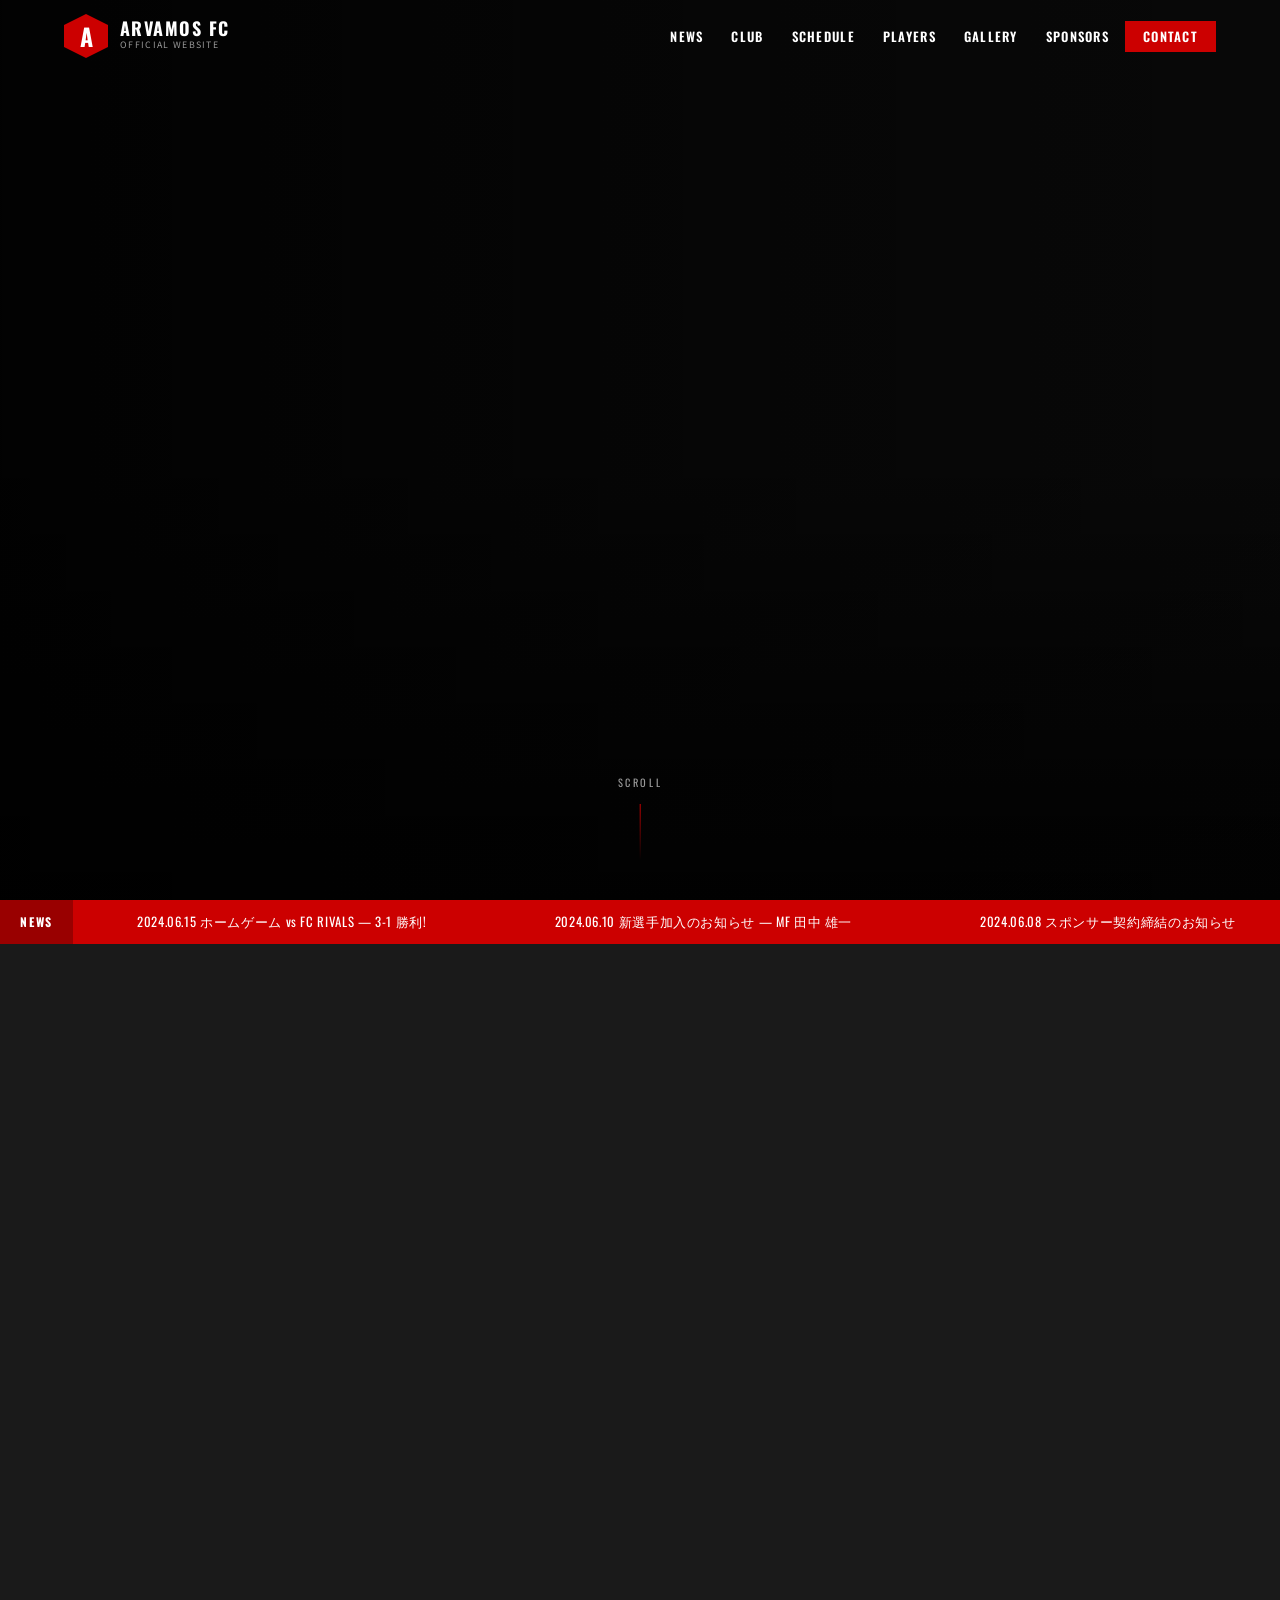
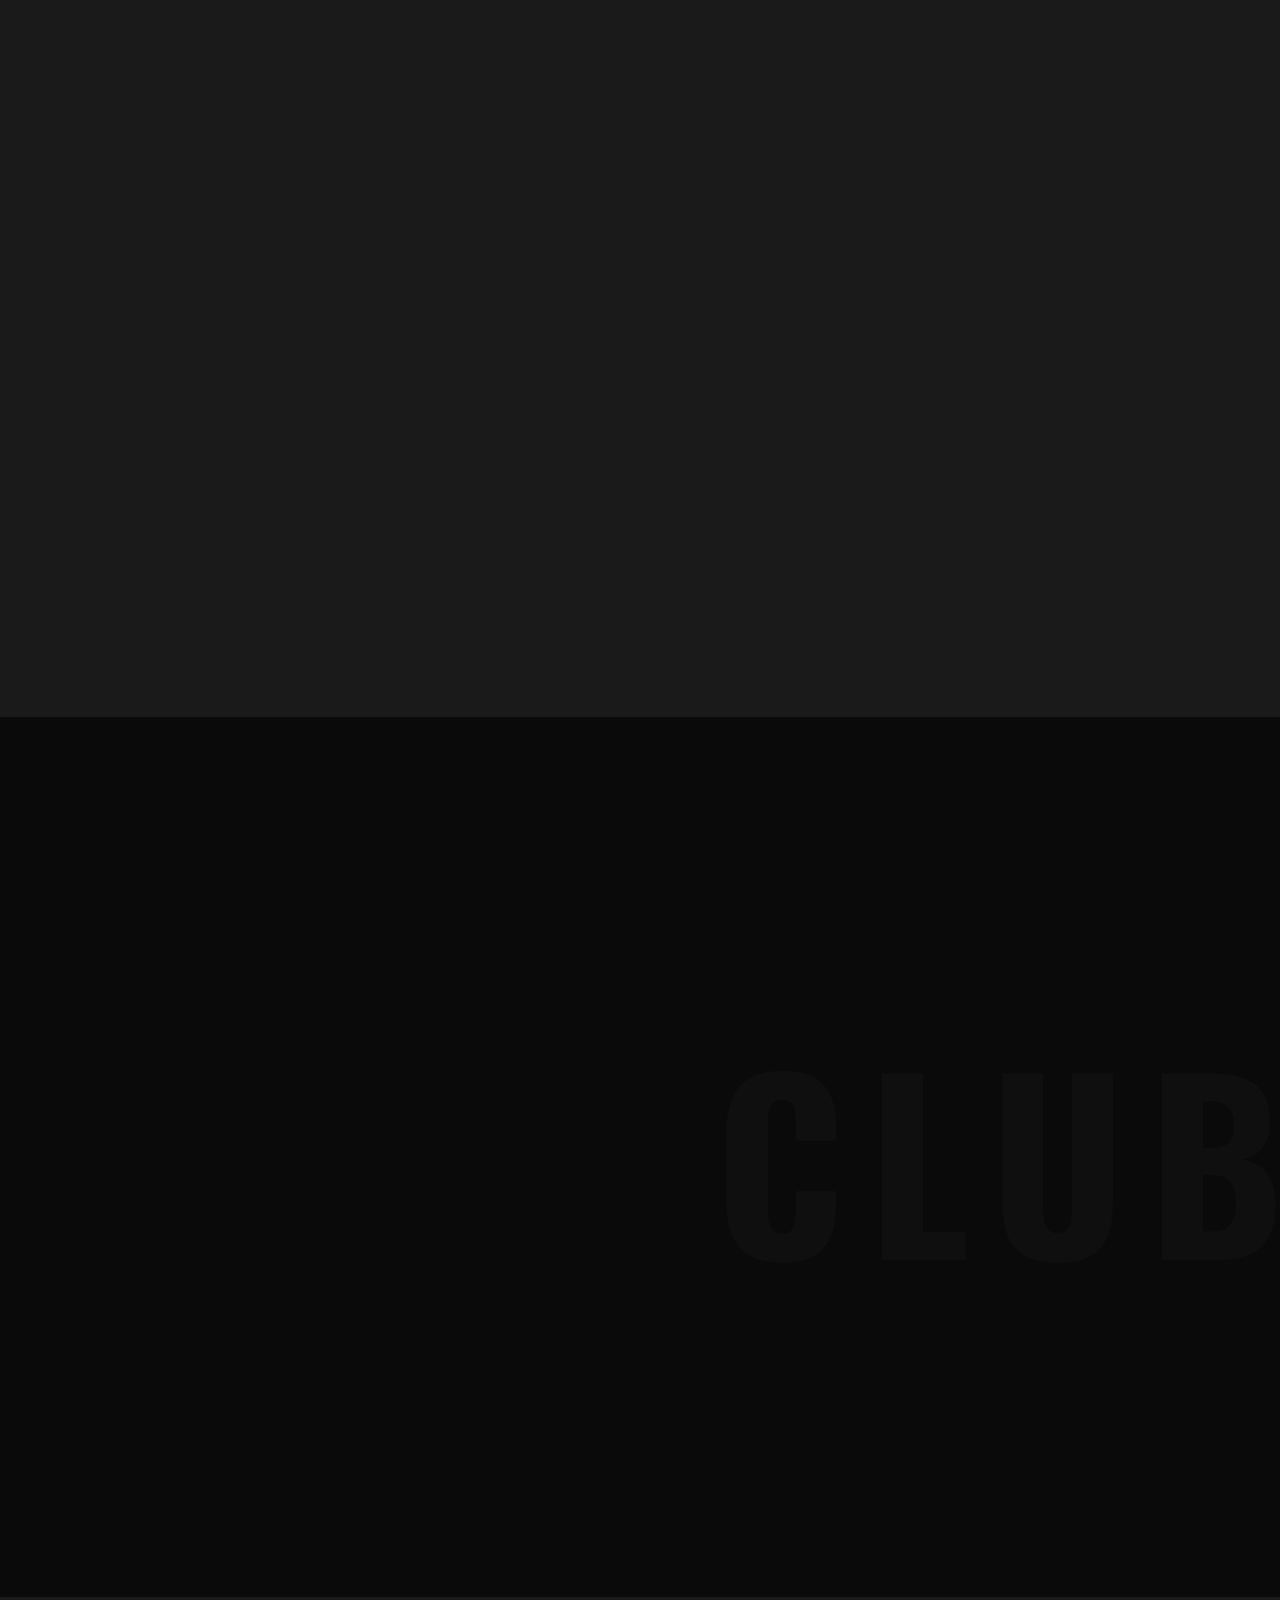
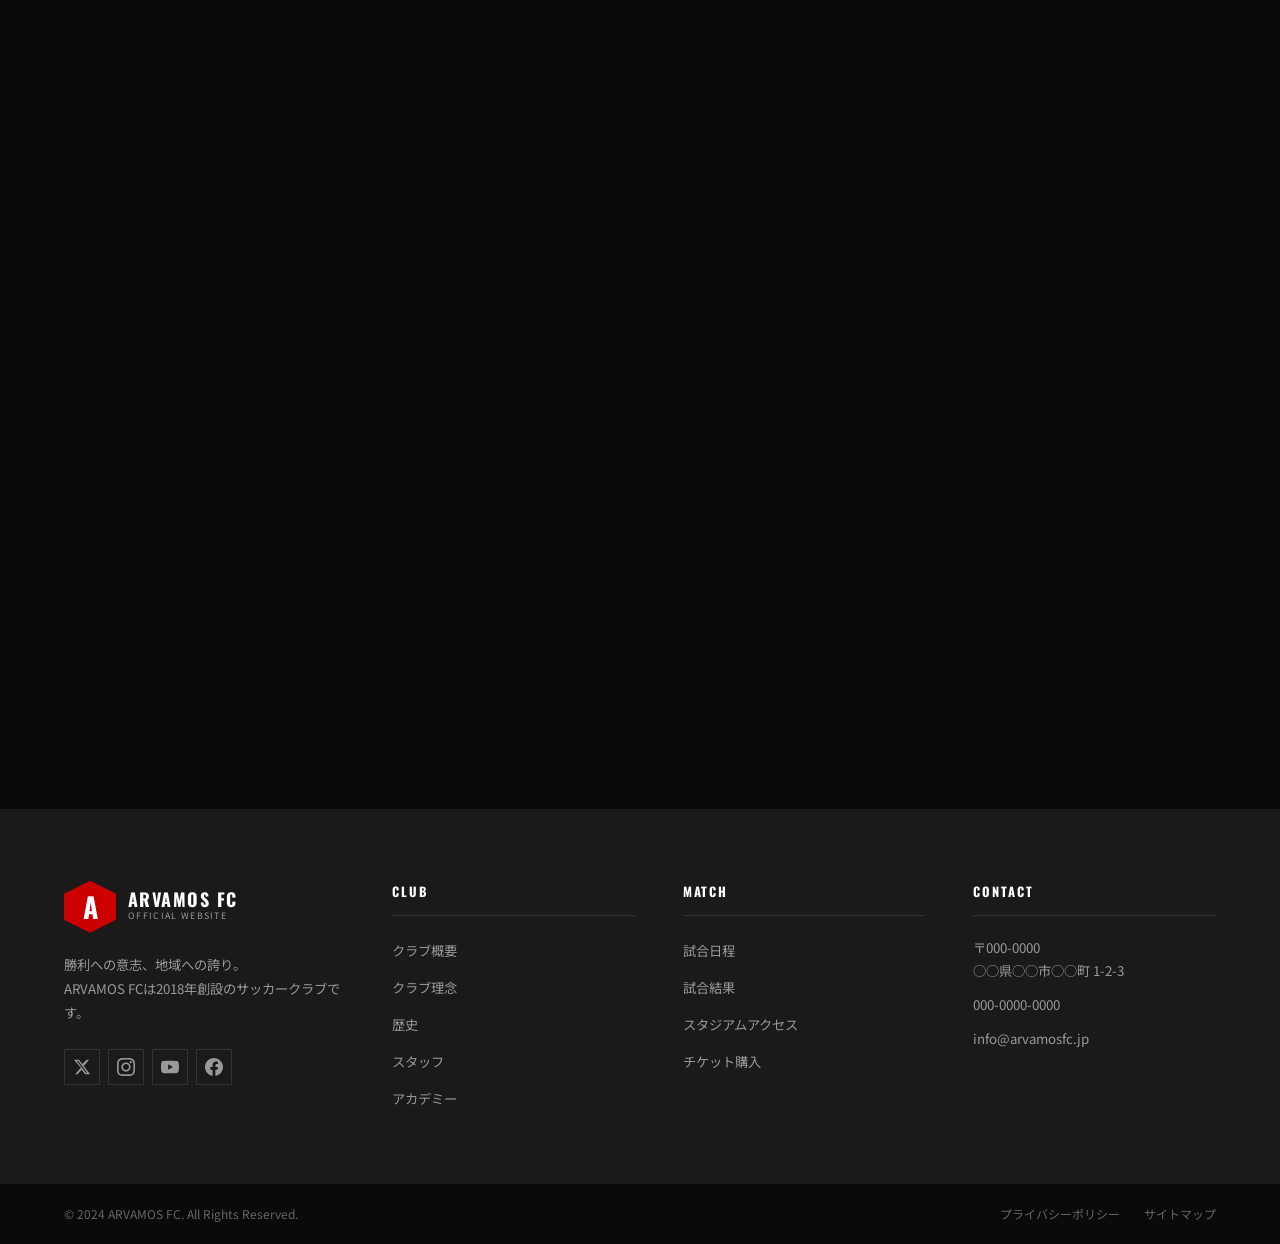
==== index.html @ bc3191af "Initial website" ====
<!DOCTYPE html>
<html lang="ja">
<head>
  <meta charset="UTF-8">
  <meta name="viewport" content="width=device-width, initial-scale=1.0">
  <meta name="description" content="ARVAMOS FC - 公式ホームページ。最新ニュース、試合日程、選手情報をご覧いただけます。">
  <title>ARVAMOS FC | 公式サイト</title>
  <link rel="preconnect" href="https://fonts.googleapis.com">
  <link rel="preconnect" href="https://fonts.gstatic.com" crossorigin>
  <link href="https://fonts.googleapis.com/css2?family=Oswald:wght@400;600;700&family=Noto+Sans+JP:wght@300;400;700&display=swap" rel="stylesheet">
  <link rel="stylesheet" href="style.css">
</head>
<body>

  <!-- ========== HEADER ========== -->
  <header class="header" id="header">
    <div class="header__inner">
      <a href="#" class="header__logo">
        <div class="logo-mark">A</div>
        <div class="logo-text">
          <span class="logo-name">ARVAMOS FC</span>
          <span class="logo-sub">OFFICIAL WEBSITE</span>
        </div>
      </a>

      <nav class="header__nav" id="nav">
        <ul class="nav__list">
          <li><a href="#news" class="nav__link">NEWS</a></li>
          <li><a href="#about" class="nav__link">CLUB</a></li>
          <li><a href="#schedule" class="nav__link">SCHEDULE</a></li>
          <li><a href="#players" class="nav__link">PLAYERS</a></li>
          <li><a href="#gallery" class="nav__link">GALLERY</a></li>
          <li><a href="#sponsors" class="nav__link">SPONSORS</a></li>
          <li><a href="#footer" class="nav__link nav__link--contact">CONTACT</a></li>
        </ul>
      </nav>

      <button class="hamburger" id="hamburger" aria-label="メニューを開く" aria-expanded="false">
        <span></span>
        <span></span>
        <span></span>
      </button>
    </div>
  </header>

  <!-- ========== HERO ========== -->
  <section class="hero" id="hero">
    <div class="hero__bg">
      <div class="hero__overlay"></div>
      <div class="hero__video-fallback"></div>
    </div>
    <div class="hero__content">
      <p class="hero__eyebrow" data-animate>2024 SEASON</p>
      <h1 class="hero__title" data-animate>
        <span class="hero__title-en">ARVAMOS FC</span>
        <span class="hero__title-ja">アルヴァモス FC</span>
      </h1>
      <p class="hero__tagline" data-animate>THE WILL TO WIN</p>
      <div class="hero__cta" data-animate>
        <a href="#news" class="btn btn--primary">LATEST NEWS</a>
        <a href="#schedule" class="btn btn--outline">MATCH SCHEDULE</a>
      </div>
    </div>
    <div class="hero__scroll-indicator">
      <span>SCROLL</span>
      <div class="hero__scroll-line"></div>
    </div>
  </section>

  <!-- ========== TICKER ========== -->
  <div class="ticker">
    <div class="ticker__label">NEWS</div>
    <div class="ticker__track">
      <div class="ticker__inner">
        <span>2024.06.15 ホームゲーム vs FC RIVALS — 3-1 勝利!</span>
        <span>2024.06.10 新選手加入のお知らせ — MF 田中 雄一</span>
        <span>2024.06.08 スポンサー契約締結のお知らせ</span>
        <span>2024.06.01 サマーキャンプ参加者募集中</span>
        <span>2024.05.28 アウェーゲーム vs NORTH UNITED — 2-2 引き分け</span>
        <span>2024.06.15 ホームゲーム vs FC RIVALS — 3-1 勝利!</span>
        <span>2024.06.10 新選手加入のお知らせ — MF 田中 雄一</span>
        <span>2024.06.08 スポンサー契約締結のお知らせ</span>
        <span>2024.06.01 サマーキャンプ参加者募集中</span>
        <span>2024.05.28 アウェーゲーム vs NORTH UNITED — 2-2 引き分け</span>
      </div>
    </div>
  </div>

  <!-- ========== NEWS ========== -->
  <section class="section news" id="news">
    <div class="container">
      <div class="section__header" data-animate>
        <span class="section__label">LATEST</span>
        <h2 class="section__title">NEWS</h2>
        <div class="section__line"></div>
      </div>

      <div class="news__grid">
        <article class="news-card news-card--featured" data-animate>
          <div class="news-card__img">
            <img src="https://images.unsplash.com/photo-1517466787929-bc90951d0974?w=800&q=80" alt="試合レポート" loading="lazy">
            <span class="news-card__cat">MATCH REPORT</span>
          </div>
          <div class="news-card__body">
            <time class="news-card__date">2024.06.15</time>
            <h3 class="news-card__title">ホームゲーム第8節 vs FC RIVALS 3-1で勝利！チームは首位に浮上</h3>
            <p class="news-card__excerpt">圧倒的なホームサポーターの声援を受け、前半2点・後半1点を加えて快勝。今季のパフォーマンスとして最高の内容を示しました。</p>
            <a href="#" class="news-card__more">READ MORE →</a>
          </div>
        </article>

        <article class="news-card" data-animate>
          <div class="news-card__img">
            <img src="https://images.unsplash.com/photo-1574629810360-7efbbe195018?w=600&q=80" alt="選手加入" loading="lazy">
            <span class="news-card__cat">TRANSFER</span>
          </div>
          <div class="news-card__body">
            <time class="news-card__date">2024.06.10</time>
            <h3 class="news-card__title">MF 田中 雄一 選手 加入のお知らせ</h3>
            <p class="news-card__excerpt">攻撃的MFとして国内トップリーグで活躍した田中 雄一選手の加入が決定しました。</p>
            <a href="#" class="news-card__more">READ MORE →</a>
          </div>
        </article>

        <article class="news-card" data-animate>
          <div class="news-card__img">
            <img src="https://images.unsplash.com/photo-1553778263-73a83bab9b0c?w=600&q=80" alt="練習" loading="lazy">
            <span class="news-card__cat">TRAINING</span>
          </div>
          <div class="news-card__body">
            <time class="news-card__date">2024.06.08</time>
            <h3 class="news-card__title">サマーキャンプ2024 参加者募集開始</h3>
            <p class="news-card__excerpt">プロ選手と共に汗を流すサマーキャンプを今夏も開催。小学生〜高校生対象。</p>
            <a href="#" class="news-card__more">READ MORE →</a>
          </div>
        </article>

        <article class="news-card" data-animate>
          <div class="news-card__img">
            <img src="https://images.unsplash.com/photo-1508098682722-e99c43a406b2?w=600&q=80" alt="スポンサー" loading="lazy">
            <span class="news-card__cat">SPONSOR</span>
          </div>
          <div class="news-card__body">
            <time class="news-card__date">2024.06.01</time>
            <h3 class="news-card__title">新規スポンサー契約締結のお知らせ</h3>
            <p class="news-card__excerpt">地域を代表する企業様との新たなパートナーシップを締結しました。</p>
            <a href="#" class="news-card__more">READ MORE →</a>
          </div>
        </article>
      </div>

      <div class="section__more" data-animate>
        <a href="#" class="btn btn--outline">VIEW ALL NEWS</a>
      </div>
    </div>
  </section>

  <!-- ========== ABOUT ========== -->
  <section class="section about" id="about">
    <div class="about__bg-text" aria-hidden="true">CLUB</div>
    <div class="container">
      <div class="about__grid">
        <div class="about__visual" data-animate>
          <div class="about__img-wrap">
            <img src="https://images.unsplash.com/photo-1459865264687-595d652de67e?w=800&q=80" alt="クラブ紹介" loading="lazy">
          </div>
          <div class="about__stats">
            <div class="stat">
              <span class="stat__num">2018</span>
              <span class="stat__label">FOUNDED</span>
            </div>
            <div class="stat">
              <span class="stat__num">25</span>
              <span class="stat__label">PLAYERS</span>
            </div>
            <div class="stat">
              <span class="stat__num">3</span>
              <span class="stat__label">TITLES</span>
            </div>
          </div>
        </div>

        <div class="about__content" data-animate>
          <div class="section__header section__header--left">
            <span class="section__label">THE CLUB</span>
            <h2 class="section__title">ABOUT US</h2>
            <div class="section__line"></div>
          </div>
          <h3 class="about__subtitle">勝利への意志、地域への誇り。</h3>
          <p class="about__text">ARVAMOS FCは2018年に創設された、情熱とチームワークを信条とするサッカークラブです。地域に根ざしながら、常にトップを目指す選手たちが揃っています。</p>
          <p class="about__text">私たちのミッションは、ピッチの上での勝利だけでなく、地域社会への貢献と次世代の育成にあります。すべての試合に全力を尽くし、サポーターの皆様に感動をお届けします。</p>

          <div class="about__values">
            <div class="value-item">
              <div class="value-item__icon">01</div>
              <div>
                <h4>PASSION</h4>
                <p>勝利への飽くなき情熱</p>
              </div>
            </div>
            <div class="value-item">
              <div class="value-item__icon">02</div>
              <div>
                <h4>UNITY</h4>
                <p>チームとしての絆と結束</p>
              </div>
            </div>
            <div class="value-item">
              <div class="value-item__icon">03</div>
              <div>
                <h4>RESPECT</h4>
                <p>地域・対戦相手・フェアプレー</p>
              </div>
            </div>
          </div>

          <a href="#" class="btn btn--primary">CLUB HISTORY</a>
        </div>
      </div>
    </div>
  </section>

  <!-- ========== SCHEDULE ========== -->
  <section class="section schedule" id="schedule">
    <div class="container">
      <div class="section__header" data-animate>
        <span class="section__label">UPCOMING</span>
        <h2 class="section__title">SCHEDULE</h2>
        <div class="section__line"></div>
      </div>

      <div class="schedule__tabs" data-animate>
        <button class="tab-btn tab-btn--active" data-tab="all">ALL</button>
        <button class="tab-btn" data-tab="home">HOME</button>
        <button class="tab-btn" data-tab="away">AWAY</button>
      </div>

      <div class="schedule__list" data-animate>
        <div class="match-row" data-type="home">
          <div class="match-row__date">
            <span class="match-row__day">22</span>
            <span class="match-row__month">JUN</span>
          </div>
          <div class="match-row__info">
            <span class="match-row__badge match-row__badge--home">HOME</span>
            <span class="match-row__league">リーグ第9節</span>
          </div>
          <div class="match-row__teams">
            <span class="match-row__team match-row__team--home">ARVAMOS FC</span>
            <span class="match-row__vs">VS</span>
            <span class="match-row__team">EAST UNITED</span>
          </div>
          <div class="match-row__venue">
            <span>田園スタジアム</span>
            <span>14:00 KO</span>
          </div>
          <a href="#" class="btn btn--sm btn--primary">TICKET</a>
        </div>

        <div class="match-row" data-type="away">
          <div class="match-row__date">
            <span class="match-row__day">29</span>
            <span class="match-row__month">JUN</span>
          </div>
          <div class="match-row__info">
            <span class="match-row__badge match-row__badge--away">AWAY</span>
            <span class="match-row__league">リーグ第10節</span>
          </div>
          <div class="match-row__teams">
            <span class="match-row__team match-row__team--home">FC SOUTH</span>
            <span class="match-row__vs">VS</span>
            <span class="match-row__team match-row__team--away">ARVAMOS FC</span>
          </div>
          <div class="match-row__venue">
            <span>南市民競技場</span>
            <span>13:00 KO</span>
          </div>
          <a href="#" class="btn btn--sm btn--outline">DETAIL</a>
        </div>

        <div class="match-row" data-type="home">
          <div class="match-row__date">
            <span class="match-row__day">06</span>
            <span class="match-row__month">JUL</span>
          </div>
          <div class="match-row__info">
            <span class="match-row__badge match-row__badge--home">HOME</span>
            <span class="match-row__league">カップ戦 準決勝</span>
          </div>
          <div class="match-row__teams">
            <span class="match-row__team match-row__team--home">ARVAMOS FC</span>
            <span class="match-row__vs">VS</span>
            <span class="match-row__team">WEST CITY FC</span>
          </div>
          <div class="match-row__venue">
            <span>田園スタジアム</span>
            <span>18:00 KO</span>
          </div>
          <a href="#" class="btn btn--sm btn--primary">TICKET</a>
        </div>

        <div class="match-row" data-type="away">
          <div class="match-row__date">
            <span class="match-row__day">13</span>
            <span class="match-row__month">JUL</span>
          </div>
          <div class="match-row__info">
            <span class="match-row__badge match-row__badge--away">AWAY</span>
            <span class="match-row__league">リーグ第11節</span>
          </div>
          <div class="match-row__teams">
            <span class="match-row__team match-row__team--home">NORTH FC</span>
            <span class="match-row__vs">VS</span>
            <span class="match-row__team match-row__team--away">ARVAMOS FC</span>
          </div>
          <div class="match-row__venue">
            <span>北市総合運動場</span>
            <span>15:00 KO</span>
          </div>
          <a href="#" class="btn btn--sm btn--outline">DETAIL</a>
        </div>

        <div class="match-row" data-type="home">
          <div class="match-row__date">
            <span class="match-row__day">20</span>
            <span class="match-row__month">JUL</span>
          </div>
          <div class="match-row__info">
            <span class="match-row__badge match-row__badge--home">HOME</span>
            <span class="match-row__league">リーグ第12節</span>
          </div>
          <div class="match-row__teams">
            <span class="match-row__team match-row__team--home">ARVAMOS FC</span>
            <span class="match-row__vs">VS</span>
            <span class="match-row__team">CENTRAL SC</span>
          </div>
          <div class="match-row__venue">
            <span>田園スタジアム</span>
            <span>16:00 KO</span>
          </div>
          <a href="#" class="btn btn--sm btn--primary">TICKET</a>
        </div>
      </div>

      <div class="section__more" data-animate>
        <a href="#" class="btn btn--outline">FULL SCHEDULE</a>
      </div>
    </div>
  </section>

  <!-- ========== PLAYERS ========== -->
  <section class="section players" id="players">
    <div class="container">
      <div class="section__header" data-animate>
        <span class="section__label">ROSTER</span>
        <h2 class="section__title">PLAYERS</h2>
        <div class="section__line"></div>
      </div>

      <div class="players__grid">
        <div class="player-card" data-animate>
          <div class="player-card__img">
            <img src="https://images.unsplash.com/photo-1543326727-cf6c39e8f84c?w=400&q=80" alt="選手" loading="lazy">
            <div class="player-card__overlay">
              <span class="player-card__pos">GK</span>
              <span class="player-card__num">1</span>
            </div>
          </div>
          <div class="player-card__info">
            <h3 class="player-card__name">山田 大輝</h3>
            <p class="player-card__name-en">DAIKI YAMADA</p>
            <span class="player-card__pos-label">GOALKEEPER</span>
          </div>
        </div>

        <div class="player-card" data-animate>
          <div class="player-card__img">
            <img src="https://images.unsplash.com/photo-1534367610401-9f5ed68180aa?w=400&q=80" alt="選手" loading="lazy">
            <div class="player-card__overlay">
              <span class="player-card__pos">DF</span>
              <span class="player-card__num">5</span>
            </div>
          </div>
          <div class="player-card__info">
            <h3 class="player-card__name">鈴木 健太</h3>
            <p class="player-card__name-en">KENTA SUZUKI</p>
            <span class="player-card__pos-label">DEFENDER</span>
          </div>
        </div>

        <div class="player-card" data-animate>
          <div class="player-card__img">
            <img src="https://images.unsplash.com/photo-1579952363873-27f3bade9f55?w=400&q=80" alt="選手" loading="lazy">
            <div class="player-card__overlay">
              <span class="player-card__pos">MF</span>
              <span class="player-card__num">8</span>
            </div>
          </div>
          <div class="player-card__info">
            <h3 class="player-card__name">田中 雄一</h3>
            <p class="player-card__name-en">YUICHI TANAKA</p>
            <span class="player-card__pos-label">MIDFIELDER</span>
          </div>
        </div>

        <div class="player-card" data-animate>
          <div class="player-card__img">
            <img src="https://images.unsplash.com/photo-1506794778202-cad84cf45f1d?w=400&q=80" alt="選手" loading="lazy">
            <div class="player-card__overlay">
              <span class="player-card__pos">FW</span>
              <span class="player-card__num">9</span>
            </div>
          </div>
          <div class="player-card__info">
            <h3 class="player-card__name">佐藤 翔</h3>
            <p class="player-card__name-en">SHO SATO</p>
            <span class="player-card__pos-label">FORWARD</span>
          </div>
        </div>

        <div class="player-card" data-animate>
          <div class="player-card__img">
            <img src="https://images.unsplash.com/photo-1519085360753-af0119f7cbe7?w=400&q=80" alt="選手" loading="lazy">
            <div class="player-card__overlay">
              <span class="player-card__pos">MF</span>
              <span class="player-card__num">10</span>
            </div>
          </div>
          <div class="player-card__info">
            <h3 class="player-card__name">中村 颯太</h3>
            <p class="player-card__name-en">SOTA NAKAMURA</p>
            <span class="player-card__pos-label">MIDFIELDER</span>
          </div>
        </div>

        <div class="player-card" data-animate>
          <div class="player-card__img">
            <img src="https://images.unsplash.com/photo-1500648767791-00dcc994a43e?w=400&q=80" alt="選手" loading="lazy">
            <div class="player-card__overlay">
              <span class="player-card__pos">FW</span>
              <span class="player-card__num">11</span>
            </div>
          </div>
          <div class="player-card__info">
            <h3 class="player-card__name">伊藤 快斗</h3>
            <p class="player-card__name-en">KAITO ITO</p>
            <span class="player-card__pos-label">FORWARD</span>
          </div>
        </div>
      </div>

      <div class="section__more" data-animate>
        <a href="#" class="btn btn--outline">ALL PLAYERS</a>
      </div>
    </div>
  </section>

  <!-- ========== BANNER ========== -->
  <div class="banner" data-animate>
    <div class="container">
      <div class="banner__inner">
        <div class="banner__text">
          <h2>JOIN US</h2>
          <p>一緒に戦うサポーターを募集しています。クラブメンバー登録で試合情報をいち早くお届け。</p>
        </div>
        <a href="#" class="btn btn--white">BECOME A MEMBER</a>
      </div>
    </div>
  </div>

  <!-- ========== GALLERY ========== -->
  <section class="section gallery" id="gallery">
    <div class="container">
      <div class="section__header" data-animate>
        <span class="section__label">PHOTOS</span>
        <h2 class="section__title">GALLERY</h2>
        <div class="section__line"></div>
      </div>
    </div>

    <div class="gallery__grid" data-animate>
      <div class="gallery__item gallery__item--wide">
        <img src="https://images.unsplash.com/photo-1522778526097-ce0a22ceb253?w=1000&q=80" alt="ギャラリー" loading="lazy">
        <div class="gallery__overlay"><span>MATCH DAY</span></div>
      </div>
      <div class="gallery__item">
        <img src="https://images.unsplash.com/photo-1518604666860-9ed391f76460?w=600&q=80" alt="ギャラリー" loading="lazy">
        <div class="gallery__overlay"><span>TRAINING</span></div>
      </div>
      <div class="gallery__item">
        <img src="https://images.unsplash.com/photo-1546964124-0cce460e2c45?w=600&q=80" alt="ギャラリー" loading="lazy">
        <div class="gallery__overlay"><span>CELEBRATION</span></div>
      </div>
      <div class="gallery__item">
        <img src="https://images.unsplash.com/photo-1484482340112-e1e2682b4856?w=600&q=80" alt="ギャラリー" loading="lazy">
        <div class="gallery__overlay"><span>FANS</span></div>
      </div>
      <div class="gallery__item">
        <img src="https://images.unsplash.com/photo-1527628217451-b813a8575c7e?w=600&q=80" alt="ギャラリー" loading="lazy">
        <div class="gallery__overlay"><span>MATCH</span></div>
      </div>
      <div class="gallery__item gallery__item--tall">
        <img src="https://images.unsplash.com/photo-1575361204480-aadea25e6e68?w=600&q=80" alt="ギャラリー" loading="lazy">
        <div class="gallery__overlay"><span>STADIUM</span></div>
      </div>
    </div>

    <div class="container">
      <div class="section__more" data-animate>
        <a href="#" class="btn btn--outline">VIEW ALL PHOTOS</a>
      </div>
    </div>
  </section>

  <!-- ========== SPONSORS ========== -->
  <section class="section sponsors" id="sponsors">
    <div class="container">
      <div class="section__header" data-animate>
        <span class="section__label">PARTNERS</span>
        <h2 class="section__title">SPONSORS</h2>
        <div class="section__line"></div>
      </div>

      <div class="sponsors__tier" data-animate>
        <h3 class="sponsors__tier-label">GOLD PARTNER</h3>
        <div class="sponsors__logos sponsors__logos--gold">
          <div class="sponsor-logo">
            <div class="sponsor-logo__placeholder">SPONSOR A</div>
          </div>
          <div class="sponsor-logo">
            <div class="sponsor-logo__placeholder">SPONSOR B</div>
          </div>
        </div>
      </div>

      <div class="sponsors__tier" data-animate>
        <h3 class="sponsors__tier-label">SILVER PARTNER</h3>
        <div class="sponsors__logos sponsors__logos--silver">
          <div class="sponsor-logo">
            <div class="sponsor-logo__placeholder">SPONSOR C</div>
          </div>
          <div class="sponsor-logo">
            <div class="sponsor-logo__placeholder">SPONSOR D</div>
          </div>
          <div class="sponsor-logo">
            <div class="sponsor-logo__placeholder">SPONSOR E</div>
          </div>
        </div>
      </div>

      <div class="sponsors__tier" data-animate>
        <h3 class="sponsors__tier-label">OFFICIAL PARTNER</h3>
        <div class="sponsors__logos sponsors__logos--official">
          <div class="sponsor-logo">
            <div class="sponsor-logo__placeholder">SPONSOR F</div>
          </div>
          <div class="sponsor-logo">
            <div class="sponsor-logo__placeholder">SPONSOR G</div>
          </div>
          <div class="sponsor-logo">
            <div class="sponsor-logo__placeholder">SPONSOR H</div>
          </div>
          <div class="sponsor-logo">
            <div class="sponsor-logo__placeholder">SPONSOR I</div>
          </div>
        </div>
      </div>

      <div class="sponsors__cta" data-animate>
        <p>スポンサー・パートナーシップに関するお問い合わせは下記よりご連絡ください。</p>
        <a href="#footer" class="btn btn--primary">SPONSOR INQUIRY</a>
      </div>
    </div>
  </section>

  <!-- ========== FOOTER ========== -->
  <footer class="footer" id="footer">
    <div class="footer__top">
      <div class="container">
        <div class="footer__grid">
          <div class="footer__brand">
            <a href="#" class="footer__logo">
              <div class="logo-mark logo-mark--lg">A</div>
              <div class="logo-text">
                <span class="logo-name">ARVAMOS FC</span>
                <span class="logo-sub">OFFICIAL WEBSITE</span>
              </div>
            </a>
            <p class="footer__desc">勝利への意志、地域への誇り。<br>ARVAMOS FCは2018年創設のサッカークラブです。</p>
            <div class="footer__sns">
              <a href="#" class="sns-btn" aria-label="X(Twitter)">
                <svg viewBox="0 0 24 24" fill="currentColor" width="18" height="18"><path d="M18.244 2.25h3.308l-7.227 8.26 8.502 11.24H16.17l-4.714-6.231-5.401 6.231H2.742l7.735-8.849L1.254 2.25H8.08l4.259 5.632 5.905-5.632zm-1.161 17.52h1.833L7.084 4.126H5.117z"/></svg>
              </a>
              <a href="#" class="sns-btn" aria-label="Instagram">
                <svg viewBox="0 0 24 24" fill="currentColor" width="18" height="18"><path d="M12 2.163c3.204 0 3.584.012 4.85.07 3.252.148 4.771 1.691 4.919 4.919.058 1.265.069 1.645.069 4.849 0 3.205-.012 3.584-.069 4.849-.149 3.225-1.664 4.771-4.919 4.919-1.266.058-1.644.07-4.85.07-3.204 0-3.584-.012-4.849-.07-3.26-.149-4.771-1.699-4.919-4.92-.058-1.265-.07-1.644-.07-4.849 0-3.204.013-3.583.07-4.849.149-3.227 1.664-4.771 4.919-4.919 1.266-.057 1.645-.069 4.849-.069zm0-2.163c-3.259 0-3.667.014-4.947.072-4.358.2-6.78 2.618-6.98 6.98-.059 1.281-.073 1.689-.073 4.948 0 3.259.014 3.668.072 4.948.2 4.358 2.618 6.78 6.98 6.98 1.281.058 1.689.072 4.948.072 3.259 0 3.668-.014 4.948-.072 4.354-.2 6.782-2.618 6.979-6.98.059-1.28.073-1.689.073-4.948 0-3.259-.014-3.667-.072-4.947-.196-4.354-2.617-6.78-6.979-6.98-1.281-.059-1.69-.073-4.949-.073zm0 5.838c-3.403 0-6.162 2.759-6.162 6.162s2.759 6.163 6.162 6.163 6.162-2.759 6.162-6.163c0-3.403-2.759-6.162-6.162-6.162zm0 10.162c-2.209 0-4-1.79-4-4 0-2.209 1.791-4 4-4s4 1.791 4 4c0 2.21-1.791 4-4 4zm6.406-11.845c-.796 0-1.441.645-1.441 1.44s.645 1.44 1.441 1.44c.795 0 1.439-.645 1.439-1.44s-.644-1.44-1.439-1.44z"/></svg>
              </a>
              <a href="#" class="sns-btn" aria-label="YouTube">
                <svg viewBox="0 0 24 24" fill="currentColor" width="18" height="18"><path d="M23.498 6.186a3.016 3.016 0 0 0-2.122-2.136C19.505 3.545 12 3.545 12 3.545s-7.505 0-9.377.505A3.017 3.017 0 0 0 .502 6.186C0 8.07 0 12 0 12s0 3.93.502 5.814a3.016 3.016 0 0 0 2.122 2.136c1.871.505 9.376.505 9.376.505s7.505 0 9.377-.505a3.015 3.015 0 0 0 2.122-2.136C24 15.93 24 12 24 12s0-3.93-.502-5.814zM9.545 15.568V8.432L15.818 12l-6.273 3.568z"/></svg>
              </a>
              <a href="#" class="sns-btn" aria-label="Facebook">
                <svg viewBox="0 0 24 24" fill="currentColor" width="18" height="18"><path d="M24 12.073c0-6.627-5.373-12-12-12s-12 5.373-12 12c0 5.99 4.388 10.954 10.125 11.854v-8.385H7.078v-3.47h3.047V9.43c0-3.007 1.792-4.669 4.533-4.669 1.312 0 2.686.235 2.686.235v2.953H15.83c-1.491 0-1.956.925-1.956 1.874v2.25h3.328l-.532 3.47h-2.796v8.385C19.612 23.027 24 18.062 24 12.073z"/></svg>
              </a>
            </div>
          </div>

          <div class="footer__links">
            <h4 class="footer__heading">CLUB</h4>
            <ul>
              <li><a href="#about">クラブ概要</a></li>
              <li><a href="#">クラブ理念</a></li>
              <li><a href="#">歴史</a></li>
              <li><a href="#">スタッフ</a></li>
              <li><a href="#">アカデミー</a></li>
            </ul>
          </div>

          <div class="footer__links">
            <h4 class="footer__heading">MATCH</h4>
            <ul>
              <li><a href="#schedule">試合日程</a></li>
              <li><a href="#">試合結果</a></li>
              <li><a href="#">スタジアムアクセス</a></li>
              <li><a href="#">チケット購入</a></li>
            </ul>
          </div>

          <div class="footer__contact">
            <h4 class="footer__heading">CONTACT</h4>
            <address>
              <p>〒000-0000<br>○○県○○市○○町 1-2-3</p>
              <p><a href="tel:000-0000-0000">000-0000-0000</a></p>
              <p><a href="mailto:info@arvamosfc.jp">info@arvamosfc.jp</a></p>
            </address>
          </div>
        </div>
      </div>
    </div>

    <div class="footer__bottom">
      <div class="container">
        <p class="footer__copy">&copy; 2024 ARVAMOS FC. All Rights Reserved.</p>
        <div class="footer__legal">
          <a href="#">プライバシーポリシー</a>
          <a href="#">サイトマップ</a>
        </div>
      </div>
    </div>
  </footer>

  <!-- ========== BACK TO TOP ========== -->
  <button class="back-to-top" id="backToTop" aria-label="トップへ戻る">
    <svg viewBox="0 0 24 24" fill="none" stroke="currentColor" stroke-width="2.5" width="20" height="20">
      <polyline points="18 15 12 9 6 15"></polyline>
    </svg>
  </button>

  <script src="main.js"></script>
</body>
</html>
---- style.css ----
/* ============================================================
   ARVAMOS FC — Official Website
   style.css
============================================================ */

/* ---------- CSS Custom Properties ---------- */
:root {
  --color-black:   #0a0a0a;
  --color-red:     #cc0000;
  --color-red-dark:#990000;
  --color-red-light:#e60000;
  --color-white:   #ffffff;
  --color-gray-10: #1a1a1a;
  --color-gray-20: #222222;
  --color-gray-30: #333333;
  --color-gray-60: #666666;
  --color-gray-80: #999999;
  --color-gray-90: #cccccc;

  --font-heading:  'Oswald', sans-serif;
  --font-body:     'Noto Sans JP', sans-serif;

  --header-h:      72px;
  --container-w:   1200px;
  --section-gap:   100px;

  --ease-out:      cubic-bezier(0.25, 0.46, 0.45, 0.94);
  --ease-in-out:   cubic-bezier(0.45, 0.05, 0.55, 0.95);
}

/* ---------- Reset & Base ---------- */
*, *::before, *::after { box-sizing: border-box; margin: 0; padding: 0; }

html {
  scroll-behavior: smooth;
  font-size: 16px;
}

body {
  font-family: var(--font-body);
  background: var(--color-black);
  color: var(--color-white);
  line-height: 1.7;
  overflow-x: hidden;
}

img {
  display: block;
  max-width: 100%;
  height: auto;
  object-fit: cover;
}

a { color: inherit; text-decoration: none; }
address { font-style: normal; }
ul { list-style: none; }
button { background: none; border: none; cursor: pointer; }

/* ---------- Container ---------- */
.container {
  max-width: var(--container-w);
  margin-inline: auto;
  padding-inline: 24px;
}

/* ---------- Section Header ---------- */
.section {
  padding-block: var(--section-gap);
}

.section__header {
  text-align: center;
  margin-bottom: 56px;
}

.section__header--left {
  text-align: left;
}

.section__label {
  display: inline-block;
  font-family: var(--font-heading);
  font-size: 0.75rem;
  letter-spacing: 0.25em;
  color: var(--color-red);
  margin-bottom: 8px;
}

.section__title {
  font-family: var(--font-heading);
  font-size: clamp(2.5rem, 5vw, 4rem);
  font-weight: 700;
  letter-spacing: 0.08em;
  line-height: 1;
  color: var(--color-white);
}

.section__line {
  width: 48px;
  height: 3px;
  background: var(--color-red);
  margin-top: 16px;
}

.section__header:not(.section__header--left) .section__line {
  margin-inline: auto;
}

.section__more {
  text-align: center;
  margin-top: 48px;
}

/* ---------- Buttons ---------- */
.btn {
  display: inline-flex;
  align-items: center;
  gap: 8px;
  font-family: var(--font-heading);
  font-size: 0.875rem;
  font-weight: 600;
  letter-spacing: 0.12em;
  padding: 14px 32px;
  border: 2px solid transparent;
  transition: background 0.25s var(--ease-out),
              color 0.25s var(--ease-out),
              border-color 0.25s var(--ease-out),
              transform 0.2s var(--ease-out);
  cursor: pointer;
  white-space: nowrap;
}

.btn:hover { transform: translateY(-2px); }

.btn--primary {
  background: var(--color-red);
  color: var(--color-white);
  border-color: var(--color-red);
}
.btn--primary:hover {
  background: var(--color-red-light);
  border-color: var(--color-red-light);
}

.btn--outline {
  background: transparent;
  color: var(--color-white);
  border-color: var(--color-white);
}
.btn--outline:hover {
  background: var(--color-white);
  color: var(--color-black);
}

.btn--white {
  background: var(--color-white);
  color: var(--color-black);
  border-color: var(--color-white);
}
.btn--white:hover {
  background: transparent;
  color: var(--color-white);
}

.btn--sm {
  font-size: 0.75rem;
  padding: 8px 20px;
}

/* ============================================================
   HEADER
============================================================ */
.header {
  position: fixed;
  top: 0;
  left: 0;
  right: 0;
  z-index: 1000;
  height: var(--header-h);
  transition: background 0.35s var(--ease-out),
              box-shadow 0.35s var(--ease-out);
}

.header.is-scrolled {
  background: rgba(10, 10, 10, 0.97);
  box-shadow: 0 1px 0 rgba(255, 255, 255, 0.06);
}

.header__inner {
  height: 100%;
  max-width: var(--container-w);
  margin-inline: auto;
  padding-inline: 24px;
  display: flex;
  align-items: center;
  justify-content: space-between;
  gap: 24px;
}

/* Logo */
.header__logo,
.footer__logo {
  display: flex;
  align-items: center;
  gap: 12px;
  flex-shrink: 0;
}

.logo-mark {
  width: 44px;
  height: 44px;
  background: var(--color-red);
  display: flex;
  align-items: center;
  justify-content: center;
  font-family: var(--font-heading);
  font-size: 1.5rem;
  font-weight: 700;
  color: var(--color-white);
  clip-path: polygon(50% 0%, 100% 25%, 100% 75%, 50% 100%, 0% 75%, 0% 25%);
  transition: transform 0.3s var(--ease-out);
}

.logo-mark--lg {
  width: 52px;
  height: 52px;
  font-size: 1.75rem;
}

.header__logo:hover .logo-mark { transform: rotate(30deg); }

.logo-text {
  display: flex;
  flex-direction: column;
  gap: 1px;
}

.logo-name {
  font-family: var(--font-heading);
  font-size: 1.125rem;
  font-weight: 700;
  letter-spacing: 0.08em;
  line-height: 1;
}

.logo-sub {
  font-size: 0.55rem;
  letter-spacing: 0.15em;
  color: var(--color-gray-80);
}

/* Nav */
.nav__list {
  display: flex;
  align-items: center;
  gap: 4px;
}

.nav__link {
  font-family: var(--font-heading);
  font-size: 0.8rem;
  font-weight: 600;
  letter-spacing: 0.1em;
  padding: 6px 12px;
  position: relative;
  transition: color 0.2s;
}

.nav__link::after {
  content: '';
  position: absolute;
  bottom: 0;
  left: 12px;
  right: 12px;
  height: 2px;
  background: var(--color-red);
  transform: scaleX(0);
  transform-origin: center;
  transition: transform 0.25s var(--ease-out);
}

.nav__link:hover { color: var(--color-red); }
.nav__link:hover::after { transform: scaleX(1); }

.nav__link--contact {
  background: var(--color-red);
  color: var(--color-white) !important;
  padding: 6px 18px;
}
.nav__link--contact::after { display: none; }
.nav__link--contact:hover {
  background: var(--color-red-light);
  color: var(--color-white) !important;
}

/* Hamburger */
.hamburger {
  display: none;
  flex-direction: column;
  justify-content: center;
  gap: 5px;
  width: 40px;
  height: 40px;
  padding: 8px;
  z-index: 10;
}

.hamburger span {
  display: block;
  width: 100%;
  height: 2px;
  background: var(--color-white);
  transition: transform 0.3s var(--ease-in-out),
              opacity 0.3s;
  transform-origin: center;
}

.hamburger.is-open span:nth-child(1) { transform: translateY(7px) rotate(45deg); }
.hamburger.is-open span:nth-child(2) { opacity: 0; }
.hamburger.is-open span:nth-child(3) { transform: translateY(-7px) rotate(-45deg); }

/* ============================================================
   HERO
============================================================ */
.hero {
  position: relative;
  height: 100svh;
  min-height: 600px;
  display: flex;
  align-items: center;
  justify-content: center;
  overflow: hidden;
}

.hero__bg {
  position: absolute;
  inset: 0;
}

.hero__video-fallback {
  position: absolute;
  inset: 0;
  background:
    url('https://images.unsplash.com/photo-1508098682722-e99c43a406b2?w=1920&q=80') center / cover no-repeat;
  transform: scale(1.05);
  animation: heroZoom 20s ease-in-out infinite alternate;
}

@keyframes heroZoom {
  from { transform: scale(1.05); }
  to   { transform: scale(1.12); }
}

.hero__overlay {
  position: absolute;
  inset: 0;
  background:
    linear-gradient(to right, rgba(0,0,0,0.85) 0%, rgba(0,0,0,0.4) 60%, rgba(0,0,0,0.2) 100%),
    linear-gradient(to top, rgba(0,0,0,0.8) 0%, transparent 50%);
  z-index: 1;
}

.hero__content {
  position: relative;
  z-index: 2;
  text-align: center;
  padding-inline: 24px;
  max-width: 900px;
}

.hero__eyebrow {
  font-family: var(--font-heading);
  font-size: 0.875rem;
  letter-spacing: 0.3em;
  color: var(--color-red);
  margin-bottom: 20px;
  opacity: 0;
  transform: translateY(20px);
}

.hero__title {
  display: flex;
  flex-direction: column;
  gap: 8px;
  margin-bottom: 20px;
  opacity: 0;
  transform: translateY(30px);
}

.hero__title-en {
  font-family: var(--font-heading);
  font-size: clamp(3.5rem, 10vw, 8rem);
  font-weight: 700;
  letter-spacing: 0.06em;
  line-height: 1;
  color: var(--color-white);
  text-shadow: 0 4px 40px rgba(0,0,0,0.6);
}

.hero__title-ja {
  font-size: clamp(1rem, 3vw, 1.5rem);
  font-weight: 300;
  letter-spacing: 0.3em;
  color: var(--color-gray-90);
}

.hero__tagline {
  font-family: var(--font-heading);
  font-size: clamp(1rem, 2.5vw, 1.5rem);
  letter-spacing: 0.35em;
  color: var(--color-red);
  margin-bottom: 40px;
  opacity: 0;
  transform: translateY(20px);
}

.hero__cta {
  display: flex;
  gap: 16px;
  justify-content: center;
  flex-wrap: wrap;
  opacity: 0;
  transform: translateY(20px);
}

.hero__scroll-indicator {
  position: absolute;
  bottom: 40px;
  left: 50%;
  transform: translateX(-50%);
  z-index: 2;
  display: flex;
  flex-direction: column;
  align-items: center;
  gap: 12px;
  font-family: var(--font-heading);
  font-size: 0.65rem;
  letter-spacing: 0.25em;
  color: var(--color-gray-80);
}

.hero__scroll-line {
  width: 1px;
  height: 56px;
  background: linear-gradient(to bottom, var(--color-red), transparent);
  animation: scrollPulse 2s ease-in-out infinite;
}

@keyframes scrollPulse {
  0%, 100% { opacity: 0.3; transform: scaleY(0.7); transform-origin: top; }
  50%       { opacity: 1;   transform: scaleY(1);   transform-origin: top; }
}

/* ============================================================
   TICKER
============================================================ */
.ticker {
  background: var(--color-red);
  display: flex;
  align-items: center;
  height: 44px;
  overflow: hidden;
}

.ticker__label {
  flex-shrink: 0;
  background: var(--color-red-dark);
  height: 100%;
  display: flex;
  align-items: center;
  padding-inline: 20px;
  font-family: var(--font-heading);
  font-size: 0.75rem;
  font-weight: 700;
  letter-spacing: 0.15em;
  color: var(--color-white);
}

.ticker__track {
  flex: 1;
  overflow: hidden;
  position: relative;
}

.ticker__inner {
  display: flex;
  gap: 64px;
  white-space: nowrap;
  animation: tickerScroll 40s linear infinite;
  will-change: transform;
}

.ticker__inner span {
  font-family: var(--font-heading);
  font-size: 0.8rem;
  letter-spacing: 0.05em;
  color: var(--color-white);
  padding-left: 64px;
}

@keyframes tickerScroll {
  from { transform: translateX(0); }
  to   { transform: translateX(-50%); }
}

/* ============================================================
   NEWS
============================================================ */
.news { background: var(--color-gray-10); }

.news__grid {
  display: grid;
  grid-template-columns: repeat(3, 1fr);
  grid-template-rows: auto auto;
  gap: 24px;
}

.news-card {
  background: var(--color-gray-20);
  overflow: hidden;
  transition: transform 0.3s var(--ease-out);
}
.news-card:hover { transform: translateY(-4px); }

.news-card--featured {
  grid-column: 1 / 3;
  grid-row: 1;
  display: grid;
  grid-template-columns: 1fr 1fr;
}

.news-card__img {
  position: relative;
  overflow: hidden;
  aspect-ratio: 16/10;
}

.news-card--featured .news-card__img {
  aspect-ratio: auto;
  height: 100%;
}

.news-card__img img {
  width: 100%;
  height: 100%;
  object-fit: cover;
  transition: transform 0.5s var(--ease-out);
}
.news-card:hover .news-card__img img { transform: scale(1.04); }

.news-card__cat {
  position: absolute;
  top: 16px;
  left: 16px;
  background: var(--color-red);
  color: var(--color-white);
  font-family: var(--font-heading);
  font-size: 0.65rem;
  font-weight: 700;
  letter-spacing: 0.12em;
  padding: 4px 10px;
}

.news-card__body {
  padding: 24px;
}

.news-card--featured .news-card__body { padding: 32px; }

.news-card__date {
  display: block;
  font-family: var(--font-heading);
  font-size: 0.75rem;
  letter-spacing: 0.1em;
  color: var(--color-red);
  margin-bottom: 10px;
}

.news-card__title {
  font-family: var(--font-heading);
  font-size: 1rem;
  font-weight: 600;
  line-height: 1.4;
  margin-bottom: 12px;
  color: var(--color-white);
}

.news-card--featured .news-card__title { font-size: 1.375rem; }

.news-card__excerpt {
  font-size: 0.85rem;
  color: var(--color-gray-80);
  line-height: 1.7;
  margin-bottom: 20px;
}

.news-card__more {
  font-family: var(--font-heading);
  font-size: 0.75rem;
  letter-spacing: 0.12em;
  color: var(--color-red);
  transition: letter-spacing 0.2s;
}
.news-card__more:hover { letter-spacing: 0.2em; }

/* ============================================================
   ABOUT
============================================================ */
.about {
  background: var(--color-black);
  position: relative;
  overflow: hidden;
}

.about__bg-text {
  position: absolute;
  right: -2%;
  top: 50%;
  transform: translateY(-50%);
  font-family: var(--font-heading);
  font-size: clamp(8rem, 18vw, 18rem);
  font-weight: 700;
  color: rgba(255, 255, 255, 0.025);
  letter-spacing: 0.1em;
  pointer-events: none;
  user-select: none;
  white-space: nowrap;
}

.about__grid {
  display: grid;
  grid-template-columns: 1fr 1fr;
  gap: 80px;
  align-items: center;
}

.about__img-wrap {
  aspect-ratio: 4/3;
  overflow: hidden;
  position: relative;
}

.about__img-wrap::before {
  content: '';
  position: absolute;
  inset: 0;
  border: 3px solid var(--color-red);
  z-index: 1;
  transform: translate(12px, 12px);
  pointer-events: none;
}

.about__img-wrap img {
  width: 100%;
  height: 100%;
  object-fit: cover;
  transition: transform 0.6s var(--ease-out);
}
.about__img-wrap:hover img { transform: scale(1.04); }

.about__stats {
  display: grid;
  grid-template-columns: repeat(3, 1fr);
  gap: 1px;
  background: var(--color-gray-30);
  margin-top: 2px;
}

.stat {
  background: var(--color-gray-20);
  padding: 20px;
  text-align: center;
}

.stat__num {
  display: block;
  font-family: var(--font-heading);
  font-size: 2rem;
  font-weight: 700;
  color: var(--color-red);
  line-height: 1;
}

.stat__label {
  display: block;
  font-family: var(--font-heading);
  font-size: 0.65rem;
  letter-spacing: 0.15em;
  color: var(--color-gray-80);
  margin-top: 4px;
}

.about__subtitle {
  font-family: var(--font-heading);
  font-size: 1.5rem;
  font-weight: 400;
  color: var(--color-white);
  margin-bottom: 20px;
}

.about__text {
  font-size: 0.9rem;
  color: var(--color-gray-80);
  line-height: 1.9;
  margin-bottom: 16px;
}

.about__values {
  display: flex;
  flex-direction: column;
  gap: 16px;
  margin-block: 32px;
  border-left: 2px solid var(--color-red);
  padding-left: 24px;
}

.value-item {
  display: flex;
  align-items: flex-start;
  gap: 16px;
}

.value-item__icon {
  font-family: var(--font-heading);
  font-size: 1.5rem;
  font-weight: 700;
  color: var(--color-red);
  opacity: 0.5;
  line-height: 1;
  flex-shrink: 0;
}

.value-item h4 {
  font-family: var(--font-heading);
  font-size: 0.875rem;
  letter-spacing: 0.1em;
  color: var(--color-white);
  margin-bottom: 2px;
}

.value-item p {
  font-size: 0.8rem;
  color: var(--color-gray-80);
}

/* ============================================================
   SCHEDULE
============================================================ */
.schedule { background: var(--color-gray-10); }

.schedule__tabs {
  display: flex;
  gap: 8px;
  margin-bottom: 32px;
}

.tab-btn {
  font-family: var(--font-heading);
  font-size: 0.8rem;
  letter-spacing: 0.12em;
  padding: 8px 24px;
  border: 1px solid var(--color-gray-30);
  color: var(--color-gray-80);
  transition: all 0.2s;
}

.tab-btn:hover,
.tab-btn--active {
  background: var(--color-red);
  border-color: var(--color-red);
  color: var(--color-white);
}

.schedule__list {
  display: flex;
  flex-direction: column;
  gap: 2px;
}

.match-row {
  display: grid;
  grid-template-columns: 80px 120px 1fr auto auto;
  align-items: center;
  gap: 24px;
  background: var(--color-gray-20);
  padding: 20px 28px;
  transition: background 0.2s, transform 0.2s;
}

.match-row:hover {
  background: var(--color-gray-30);
  transform: translateX(4px);
}

.match-row.hidden { display: none; }

.match-row__date {
  display: flex;
  flex-direction: column;
  align-items: center;
  line-height: 1;
}

.match-row__day {
  font-family: var(--font-heading);
  font-size: 2rem;
  font-weight: 700;
  color: var(--color-white);
}

.match-row__month {
  font-family: var(--font-heading);
  font-size: 0.7rem;
  letter-spacing: 0.15em;
  color: var(--color-gray-80);
  margin-top: 2px;
}

.match-row__info {
  display: flex;
  flex-direction: column;
  gap: 6px;
}

.match-row__badge {
  display: inline-block;
  font-family: var(--font-heading);
  font-size: 0.65rem;
  font-weight: 700;
  letter-spacing: 0.12em;
  padding: 3px 10px;
  width: fit-content;
}

.match-row__badge--home { background: var(--color-red); color: var(--color-white); }
.match-row__badge--away { background: transparent; border: 1px solid var(--color-gray-60); color: var(--color-gray-80); }

.match-row__league {
  font-size: 0.75rem;
  color: var(--color-gray-80);
}

.match-row__teams {
  display: flex;
  align-items: center;
  gap: 16px;
}

.match-row__team {
  font-family: var(--font-heading);
  font-size: 1rem;
  font-weight: 600;
  letter-spacing: 0.05em;
  color: var(--color-gray-80);
}

.match-row__team--home { color: var(--color-white); }
.match-row__team--away { color: var(--color-white); }

.match-row__vs {
  font-family: var(--font-heading);
  font-size: 0.75rem;
  font-weight: 700;
  letter-spacing: 0.15em;
  color: var(--color-red);
}

.match-row__venue {
  display: flex;
  flex-direction: column;
  gap: 4px;
  font-size: 0.78rem;
  color: var(--color-gray-80);
  text-align: right;
}

/* ============================================================
   PLAYERS
============================================================ */
.players { background: var(--color-black); }

.players__grid {
  display: grid;
  grid-template-columns: repeat(6, 1fr);
  gap: 2px;
}

.player-card {
  position: relative;
  overflow: hidden;
  cursor: pointer;
}

.player-card__img {
  position: relative;
  aspect-ratio: 3/4;
  overflow: hidden;
}

.player-card__img img {
  width: 100%;
  height: 100%;
  object-fit: cover;
  object-position: top;
  filter: grayscale(30%);
  transition: filter 0.4s, transform 0.5s var(--ease-out);
}

.player-card:hover .player-card__img img {
  filter: grayscale(0%);
  transform: scale(1.06);
}

.player-card__overlay {
  position: absolute;
  inset: 0;
  background: linear-gradient(to top, rgba(0,0,0,0.9) 0%, rgba(0,0,0,0.2) 50%, transparent 100%);
  display: flex;
  align-items: flex-start;
  justify-content: space-between;
  padding: 12px;
}

.player-card__pos {
  font-family: var(--font-heading);
  font-size: 0.7rem;
  font-weight: 700;
  letter-spacing: 0.15em;
  background: var(--color-red);
  color: var(--color-white);
  padding: 2px 8px;
}

.player-card__num {
  font-family: var(--font-heading);
  font-size: 2rem;
  font-weight: 700;
  color: rgba(255,255,255,0.15);
  line-height: 1;
}

.player-card__info {
  position: absolute;
  bottom: 0;
  left: 0;
  right: 0;
  padding: 16px;
  transform: translateY(8px);
  transition: transform 0.3s var(--ease-out);
}

.player-card:hover .player-card__info { transform: translateY(0); }

.player-card__name {
  font-family: var(--font-heading);
  font-size: 1rem;
  font-weight: 700;
  color: var(--color-white);
  line-height: 1.2;
}

.player-card__name-en {
  font-family: var(--font-heading);
  font-size: 0.65rem;
  letter-spacing: 0.1em;
  color: var(--color-gray-80);
  margin-top: 2px;
}

.player-card__pos-label {
  display: inline-block;
  font-family: var(--font-heading);
  font-size: 0.6rem;
  letter-spacing: 0.15em;
  color: var(--color-red);
  margin-top: 4px;
}

/* ============================================================
   BANNER
============================================================ */
.banner {
  background:
    linear-gradient(rgba(0,0,0,0.75), rgba(0,0,0,0.75)),
    url('https://images.unsplash.com/photo-1518604666860-9ed391f76460?w=1920&q=80') center / cover no-repeat;
  padding-block: 80px;
}

.banner__inner {
  display: flex;
  align-items: center;
  justify-content: space-between;
  gap: 40px;
}

.banner__text h2 {
  font-family: var(--font-heading);
  font-size: clamp(2rem, 5vw, 3.5rem);
  font-weight: 700;
  letter-spacing: 0.1em;
  color: var(--color-white);
  margin-bottom: 8px;
}

.banner__text p {
  font-size: 0.9rem;
  color: var(--color-gray-90);
  max-width: 540px;
}

/* ============================================================
   GALLERY
============================================================ */
.gallery { background: var(--color-gray-10); padding-block: var(--section-gap); }

.gallery__grid {
  display: grid;
  grid-template-columns: repeat(4, 1fr);
  grid-template-rows: 220px 220px;
  gap: 4px;
  margin-block: 40px;
}

.gallery__item {
  position: relative;
  overflow: hidden;
  cursor: pointer;
}

.gallery__item img {
  width: 100%;
  height: 100%;
  object-fit: cover;
  transition: transform 0.5s var(--ease-out);
}

.gallery__item:hover img { transform: scale(1.06); }

.gallery__item--wide {
  grid-column: 1 / 3;
  grid-row: 1 / 3;
}

.gallery__item--tall {
  grid-row: 1 / 3;
}

.gallery__overlay {
  position: absolute;
  inset: 0;
  background: rgba(0,0,0,0);
  display: flex;
  align-items: center;
  justify-content: center;
  transition: background 0.3s;
}

.gallery__item:hover .gallery__overlay { background: rgba(204, 0, 0, 0.5); }

.gallery__overlay span {
  font-family: var(--font-heading);
  font-size: 1rem;
  font-weight: 700;
  letter-spacing: 0.2em;
  color: var(--color-white);
  opacity: 0;
  transform: translateY(8px);
  transition: opacity 0.3s, transform 0.3s;
}

.gallery__item:hover .gallery__overlay span {
  opacity: 1;
  transform: translateY(0);
}

/* ============================================================
   SPONSORS
============================================================ */
.sponsors { background: var(--color-black); }

.sponsors__tier { margin-bottom: 48px; }

.sponsors__tier-label {
  font-family: var(--font-heading);
  font-size: 0.7rem;
  letter-spacing: 0.25em;
  color: var(--color-gray-60);
  text-align: center;
  margin-bottom: 24px;
  position: relative;
}

.sponsors__tier-label::before,
.sponsors__tier-label::after {
  content: '';
  position: absolute;
  top: 50%;
  width: 30%;
  height: 1px;
  background: var(--color-gray-30);
}

.sponsors__tier-label::before { left: 0; }
.sponsors__tier-label::after  { right: 0; }

.sponsors__logos {
  display: flex;
  justify-content: center;
  align-items: center;
  flex-wrap: wrap;
  gap: 16px;
}

.sponsor-logo {
  transition: transform 0.2s;
}
.sponsor-logo:hover { transform: translateY(-2px); }

.sponsor-logo__placeholder {
  background: var(--color-gray-20);
  border: 1px solid var(--color-gray-30);
  display: flex;
  align-items: center;
  justify-content: center;
  font-family: var(--font-heading);
  letter-spacing: 0.1em;
  color: var(--color-gray-60);
  transition: border-color 0.2s;
}

.sponsor-logo:hover .sponsor-logo__placeholder {
  border-color: var(--color-red);
  color: var(--color-white);
}

.sponsors__logos--gold .sponsor-logo__placeholder {
  width: 200px;
  height: 80px;
  font-size: 1rem;
}

.sponsors__logos--silver .sponsor-logo__placeholder {
  width: 160px;
  height: 64px;
  font-size: 0.875rem;
}

.sponsors__logos--official .sponsor-logo__placeholder {
  width: 130px;
  height: 52px;
  font-size: 0.75rem;
}

.sponsors__cta {
  text-align: center;
  margin-top: 64px;
  padding-top: 48px;
  border-top: 1px solid var(--color-gray-30);
}

.sponsors__cta p {
  font-size: 0.9rem;
  color: var(--color-gray-80);
  margin-bottom: 24px;
}

/* ============================================================
   FOOTER
============================================================ */
.footer { background: var(--color-gray-10); }

.footer__top { padding-block: 72px; }

.footer__grid {
  display: grid;
  grid-template-columns: 280px 1fr 1fr 1fr;
  gap: 48px;
}

.footer__desc {
  font-size: 0.83rem;
  color: var(--color-gray-80);
  line-height: 1.8;
  margin-top: 20px;
  margin-bottom: 24px;
}

.footer__sns {
  display: flex;
  gap: 8px;
}

.sns-btn {
  width: 36px;
  height: 36px;
  border: 1px solid var(--color-gray-30);
  display: flex;
  align-items: center;
  justify-content: center;
  color: var(--color-gray-80);
  transition: background 0.2s, border-color 0.2s, color 0.2s;
}

.sns-btn:hover {
  background: var(--color-red);
  border-color: var(--color-red);
  color: var(--color-white);
}

.footer__heading {
  font-family: var(--font-heading);
  font-size: 0.8rem;
  font-weight: 700;
  letter-spacing: 0.15em;
  color: var(--color-white);
  margin-bottom: 20px;
  padding-bottom: 12px;
  border-bottom: 1px solid var(--color-gray-30);
}

.footer__links ul {
  display: flex;
  flex-direction: column;
  gap: 10px;
}

.footer__links a {
  font-size: 0.83rem;
  color: var(--color-gray-80);
  transition: color 0.2s, padding-left 0.2s;
  display: inline-block;
}

.footer__links a:hover {
  color: var(--color-white);
  padding-left: 6px;
}

.footer__contact address p {
  font-size: 0.83rem;
  color: var(--color-gray-80);
  line-height: 1.8;
  margin-bottom: 10px;
}

.footer__contact a {
  color: var(--color-gray-80);
  transition: color 0.2s;
}
.footer__contact a:hover { color: var(--color-red); }

.footer__bottom {
  background: var(--color-black);
  padding-block: 20px;
}

.footer__bottom .container {
  display: flex;
  align-items: center;
  justify-content: space-between;
  gap: 24px;
}

.footer__copy {
  font-size: 0.75rem;
  color: var(--color-gray-60);
}

.footer__legal {
  display: flex;
  gap: 24px;
}

.footer__legal a {
  font-size: 0.75rem;
  color: var(--color-gray-60);
  transition: color 0.2s;
}
.footer__legal a:hover { color: var(--color-white); }

/* ============================================================
   BACK TO TOP
============================================================ */
.back-to-top {
  position: fixed;
  bottom: 32px;
  right: 32px;
  width: 48px;
  height: 48px;
  background: var(--color-red);
  color: var(--color-white);
  display: flex;
  align-items: center;
  justify-content: center;
  opacity: 0;
  pointer-events: none;
  transform: translateY(16px);
  transition: opacity 0.3s, transform 0.3s, background 0.2s;
  z-index: 500;
}

.back-to-top.is-visible {
  opacity: 1;
  pointer-events: auto;
  transform: translateY(0);
}

.back-to-top:hover { background: var(--color-red-light); }

/* ============================================================
   ANIMATION — scroll reveal
============================================================ */
[data-animate] {
  opacity: 0;
  transform: translateY(40px);
  transition: opacity 0.7s var(--ease-out),
              transform 0.7s var(--ease-out);
}

[data-animate].is-visible {
  opacity: 1;
  transform: translateY(0);
}

/* Stagger children inside animated containers */
[data-animate]:nth-child(2) { transition-delay: 0.1s; }
[data-animate]:nth-child(3) { transition-delay: 0.2s; }
[data-animate]:nth-child(4) { transition-delay: 0.3s; }
[data-animate]:nth-child(5) { transition-delay: 0.4s; }
[data-animate]:nth-child(6) { transition-delay: 0.5s; }

/* ============================================================
   RESPONSIVE — Tablet (≤1024px)
============================================================ */
@media (max-width: 1024px) {
  :root { --section-gap: 72px; }

  .players__grid { grid-template-columns: repeat(3, 1fr); }

  .footer__grid { grid-template-columns: 1fr 1fr; gap: 40px; }
  .footer__brand { grid-column: 1 / 3; }

  .match-row { grid-template-columns: 72px 100px 1fr auto; }
  .match-row__venue { display: none; }

  .news__grid { grid-template-columns: 1fr 1fr; }
  .news-card--featured {
    grid-column: 1 / 3;
    grid-template-columns: 1fr;
  }
  .news-card--featured .news-card__img { height: 260px; }

  .gallery__grid {
    grid-template-columns: repeat(3, 1fr);
    grid-template-rows: 180px 180px;
  }
  .gallery__item--wide { grid-column: 1 / 3; }
  .gallery__item--tall { grid-row: auto; }
}

/* ============================================================
   RESPONSIVE — Mobile (≤768px)
============================================================ */
@media (max-width: 768px) {
  :root { --section-gap: 56px; }

  /* Header */
  .header__nav {
    position: fixed;
    inset: 0;
    background: var(--color-black);
    display: flex;
    align-items: center;
    justify-content: center;
    transform: translateX(100%);
    transition: transform 0.4s var(--ease-in-out);
    z-index: 5;
  }

  .header__nav.is-open { transform: translateX(0); }

  .nav__list {
    flex-direction: column;
    align-items: center;
    gap: 8px;
  }

  .nav__link {
    font-size: 1.5rem;
    padding: 12px 24px;
  }

  .nav__link--contact {
    margin-top: 16px;
    font-size: 1rem;
  }

  .hamburger { display: flex; z-index: 10; }

  /* Hero */
  .hero__cta { flex-direction: column; align-items: center; }

  /* Ticker */
  .ticker__label { padding-inline: 12px; font-size: 0.65rem; }

  /* News */
  .news__grid { grid-template-columns: 1fr; }
  .news-card--featured {
    grid-column: 1;
    grid-template-columns: 1fr;
  }

  /* About */
  .about__grid { grid-template-columns: 1fr; gap: 40px; }

  /* Schedule */
  .schedule__tabs { flex-wrap: wrap; }
  .match-row {
    grid-template-columns: 56px 1fr auto;
    gap: 12px;
    padding: 16px 20px;
  }
  .match-row__info { display: none; }

  /* Players */
  .players__grid { grid-template-columns: repeat(2, 1fr); }

  /* Banner */
  .banner__inner { flex-direction: column; text-align: center; }

  /* Gallery */
  .gallery__grid {
    grid-template-columns: 1fr 1fr;
    grid-template-rows: repeat(4, 160px);
  }
  .gallery__item--wide { grid-column: 1 / 3; grid-row: 1 / 3; }
  .gallery__item--tall { grid-row: auto; }

  /* Footer */
  .footer__grid { grid-template-columns: 1fr; gap: 32px; }
  .footer__brand { grid-column: auto; }
  .footer__bottom .container { flex-direction: column; text-align: center; }

  /* Back to top */
  .back-to-top { bottom: 20px; right: 20px; width: 40px; height: 40px; }

  /* Match row fix */
  .match-row__teams {
    flex-direction: column;
    gap: 4px;
    align-items: flex-start;
  }
  .match-row__vs { font-size: 0.6rem; }
  .match-row__team { font-size: 0.85rem; }
}

/* ============================================================
   RESPONSIVE — Small Mobile (≤480px)
============================================================ */
@media (max-width: 480px) {
  .players__grid { grid-template-columns: repeat(2, 1fr); }
  .about__stats { grid-template-columns: repeat(3, 1fr); }

  .sponsors__logos--gold .sponsor-logo__placeholder { width: 150px; height: 64px; }
  .sponsors__logos--silver .sponsor-logo__placeholder { width: 120px; height: 52px; }
  .sponsors__logos--official .sponsor-logo__placeholder { width: 100px; height: 44px; }

  .footer__legal { flex-direction: column; gap: 8px; }
}
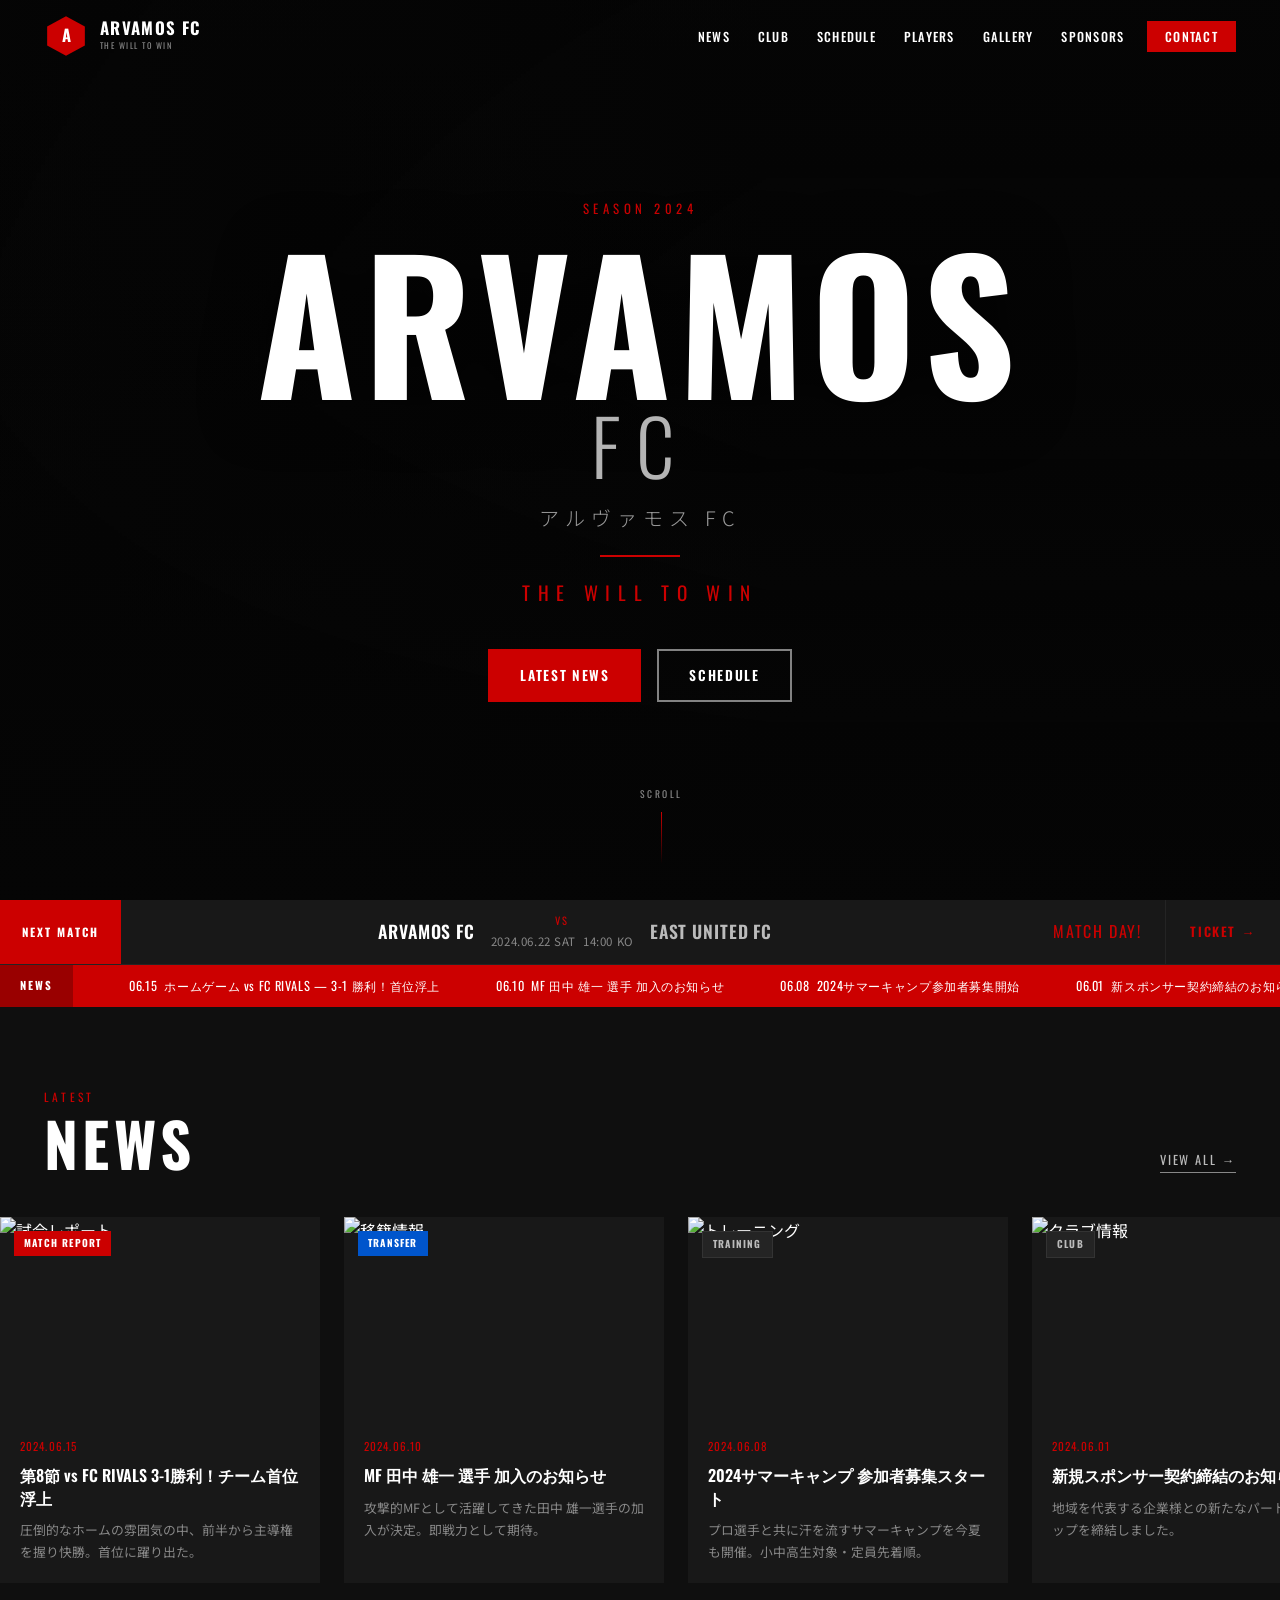
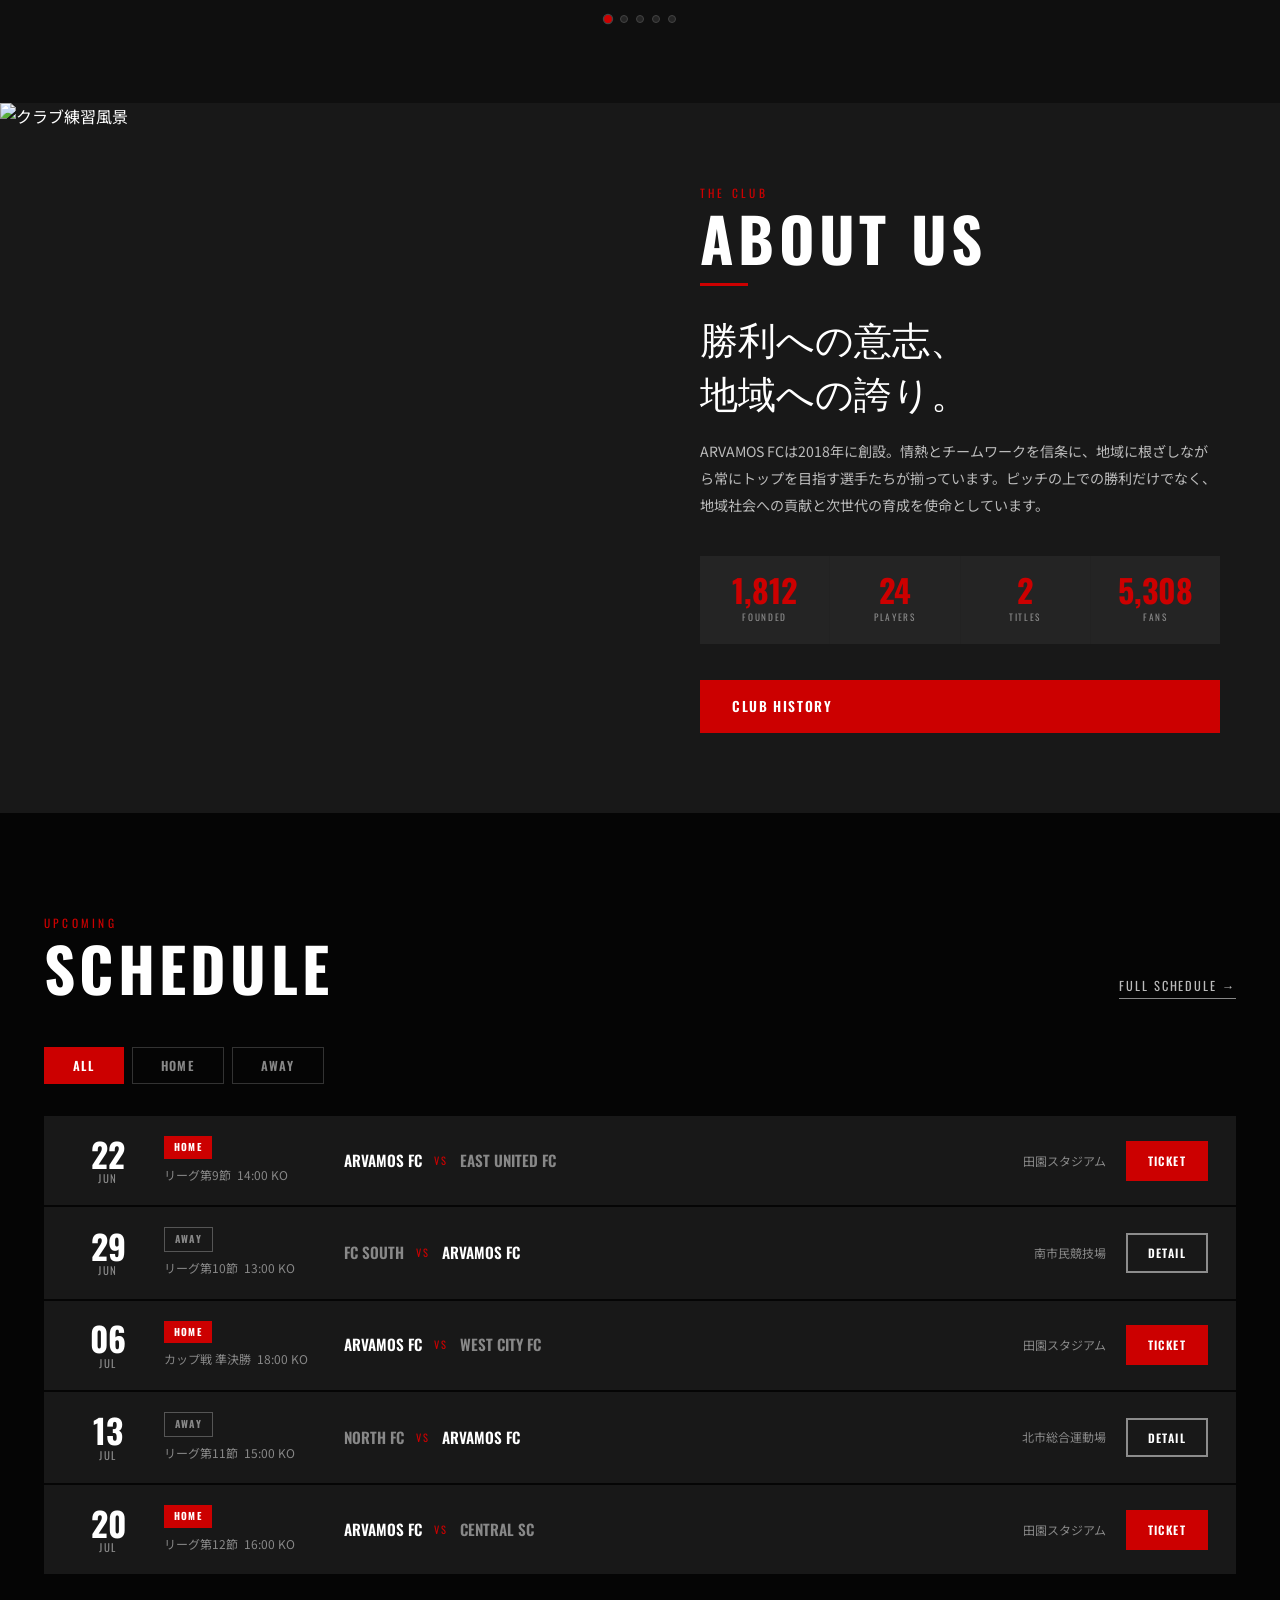
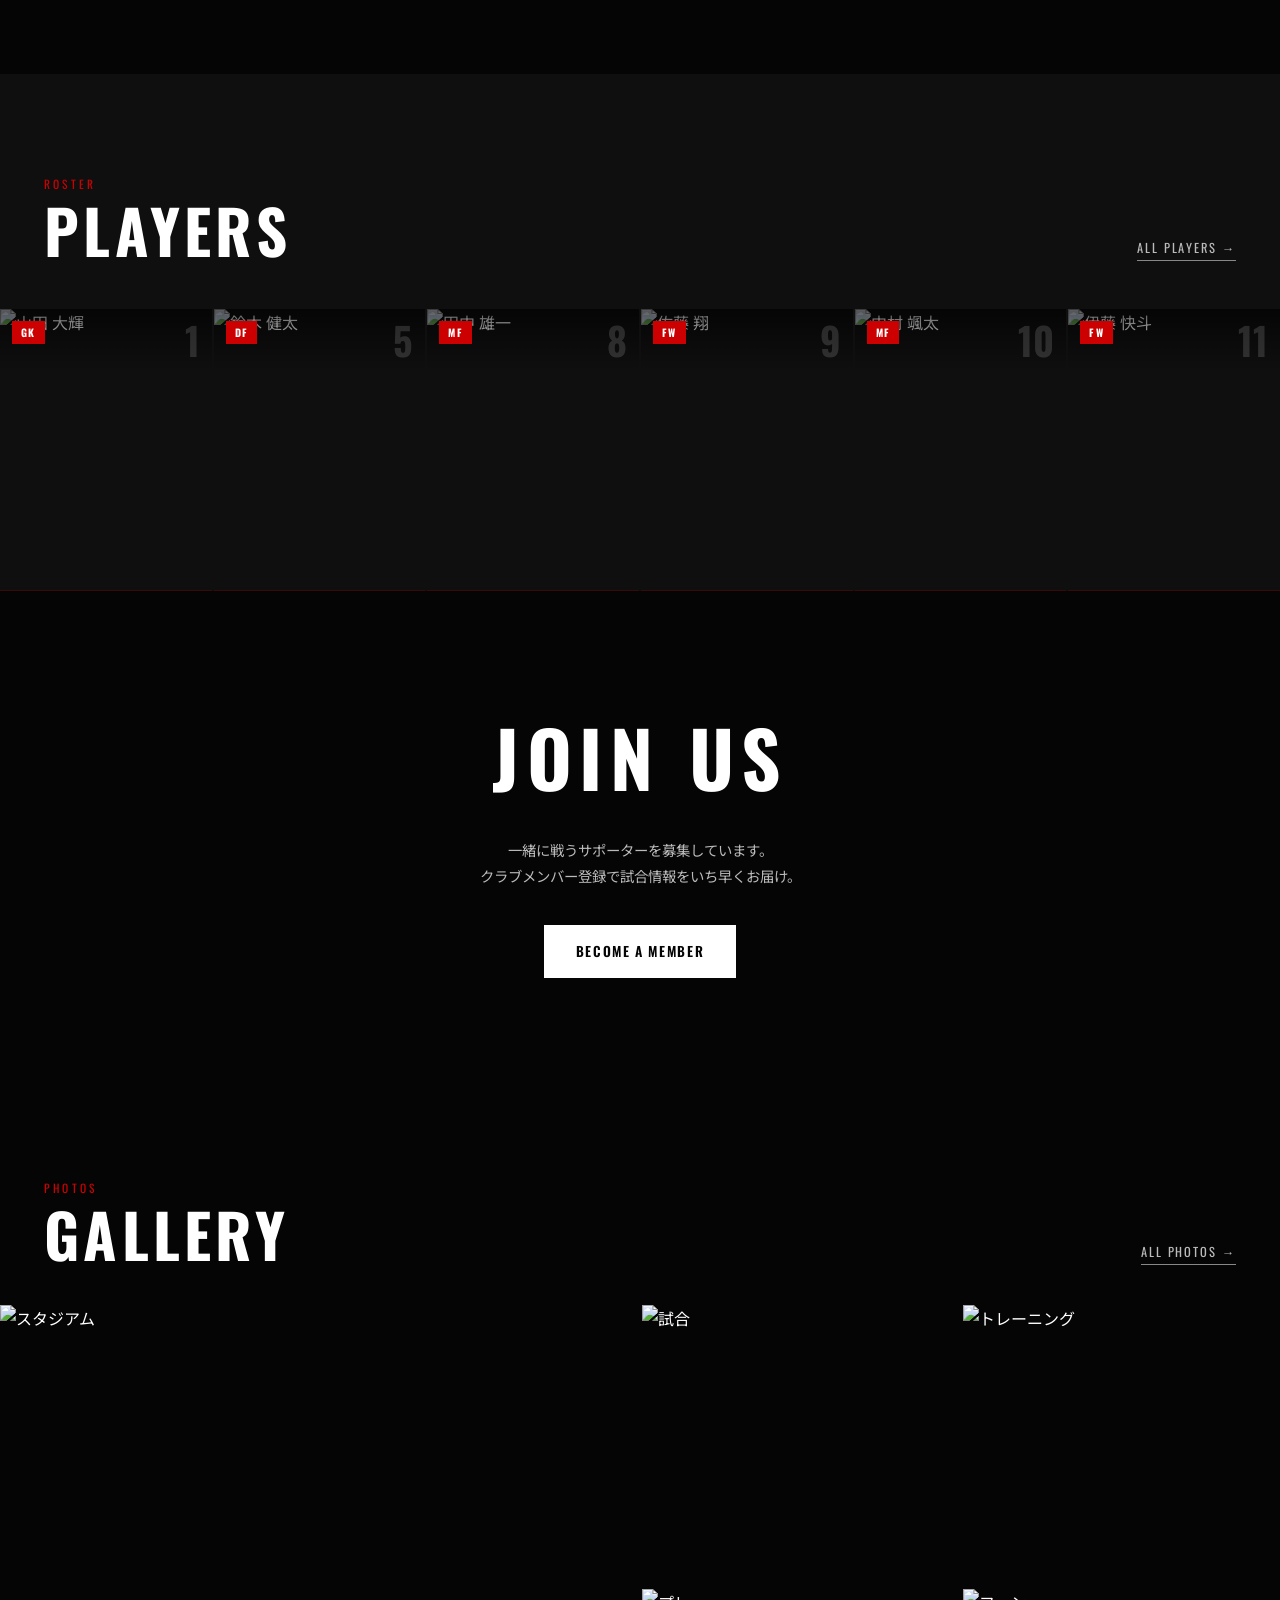
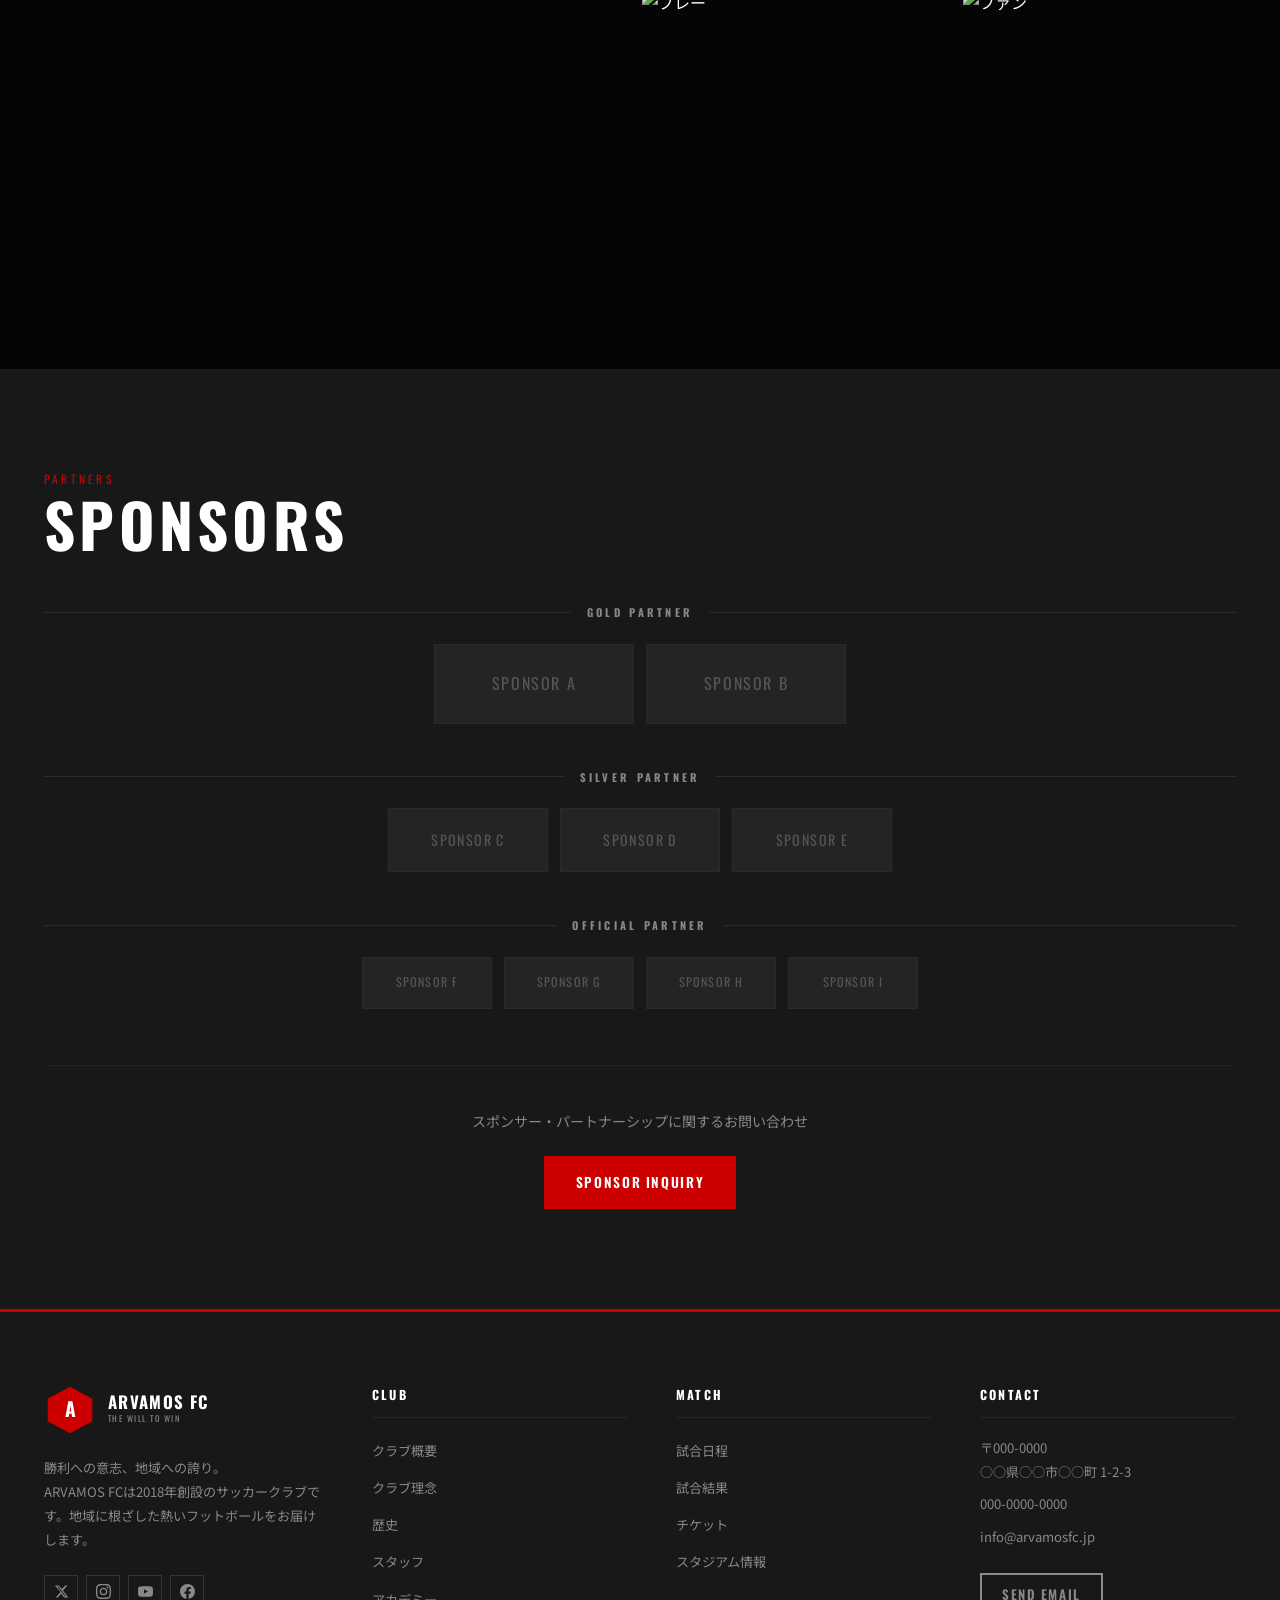
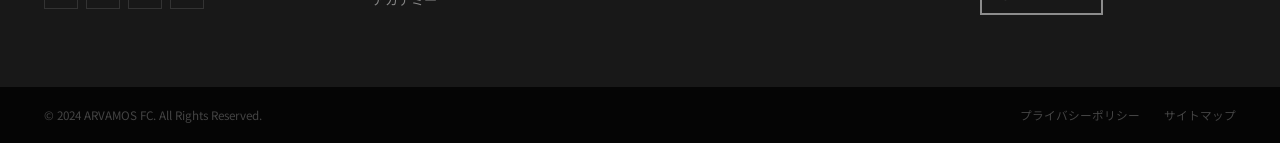
==== commit 7bb7444a: "ARVAMOSデザイン大幅改修" ====
--- a/index.html
+++ b/index.html
@@ -3,608 +3,576 @@
 <head>
   <meta charset="UTF-8">
   <meta name="viewport" content="width=device-width, initial-scale=1.0">
-  <meta name="description" content="ARVAMOS FC - 公式ホームページ。最新ニュース、試合日程、選手情報をご覧いただけます。">
-  <title>ARVAMOS FC | 公式サイト</title>
+  <meta name="description" content="ARVAMOS FC 公式サイト。試合情報・ニュース・選手情報をお届け。">
+  <title>ARVAMOS FC | Official Website</title>
   <link rel="preconnect" href="https://fonts.googleapis.com">
   <link rel="preconnect" href="https://fonts.gstatic.com" crossorigin>
-  <link href="https://fonts.googleapis.com/css2?family=Oswald:wght@400;600;700&family=Noto+Sans+JP:wght@300;400;700&display=swap" rel="stylesheet">
+  <link href="https://fonts.googleapis.com/css2?family=Oswald:wght@300;400;500;600;700&family=Noto+Sans+JP:wght@300;400;700&display=swap" rel="stylesheet">
+  <link rel="preload" as="image" href="https://images.unsplash.com/photo-1508098682722-e99c43a406b2?w=1920&q=85">
   <link rel="stylesheet" href="style.css">
 </head>
 <body>
 
-  <!-- ========== HEADER ========== -->
+  <!-- ===== HEADER ===== -->
   <header class="header" id="header">
     <div class="header__inner">
-      <a href="#" class="header__logo">
-        <div class="logo-mark">A</div>
-        <div class="logo-text">
-          <span class="logo-name">ARVAMOS FC</span>
-          <span class="logo-sub">OFFICIAL WEBSITE</span>
+      <a href="#top" class="logo">
+        <svg class="logo__emblem" viewBox="0 0 56 56" width="44" height="44" aria-hidden="true">
+          <polygon points="28,3 52,16 52,40 28,53 4,40 4,16" fill="#CC0000"/>
+          <text x="28" y="36" text-anchor="middle" fill="#fff" font-family="Oswald,sans-serif" font-size="21" font-weight="700">A</text>
+        </svg>
+        <div class="logo__text">
+          <span class="logo__name">ARVAMOS FC</span>
+          <span class="logo__sub">THE WILL TO WIN</span>
         </div>
       </a>
 
-      <nav class="header__nav" id="nav">
+      <nav class="nav" id="nav" aria-label="メインメニュー">
         <ul class="nav__list">
-          <li><a href="#news" class="nav__link">NEWS</a></li>
-          <li><a href="#about" class="nav__link">CLUB</a></li>
+          <li><a href="#news"     class="nav__link">NEWS</a></li>
+          <li><a href="#about"    class="nav__link">CLUB</a></li>
           <li><a href="#schedule" class="nav__link">SCHEDULE</a></li>
-          <li><a href="#players" class="nav__link">PLAYERS</a></li>
-          <li><a href="#gallery" class="nav__link">GALLERY</a></li>
+          <li><a href="#players"  class="nav__link">PLAYERS</a></li>
+          <li><a href="#gallery"  class="nav__link">GALLERY</a></li>
           <li><a href="#sponsors" class="nav__link">SPONSORS</a></li>
-          <li><a href="#footer" class="nav__link nav__link--contact">CONTACT</a></li>
+          <li><a href="#contact"  class="nav__link nav__link--cta">CONTACT</a></li>
         </ul>
       </nav>
 
-      <button class="hamburger" id="hamburger" aria-label="メニューを開く" aria-expanded="false">
-        <span></span>
-        <span></span>
-        <span></span>
+      <button class="hamburger" id="hamburger" aria-label="メニューを開く" aria-expanded="false" aria-controls="nav">
+        <span></span><span></span><span></span>
       </button>
     </div>
   </header>
 
-  <!-- ========== HERO ========== -->
-  <section class="hero" id="hero">
-    <div class="hero__bg">
-      <div class="hero__overlay"></div>
-      <div class="hero__video-fallback"></div>
-    </div>
+  <!-- ===== HERO ===== -->
+  <section class="hero" id="top">
+    <div class="hero__img-wrap">
+      <img class="hero__img" src="https://images.unsplash.com/photo-1508098682722-e99c43a406b2?w=1920&q=85" alt="" role="presentation" loading="eager">
+    </div>
+    <div class="hero__overlay" aria-hidden="true"></div>
     <div class="hero__content">
-      <p class="hero__eyebrow" data-animate>2024 SEASON</p>
-      <h1 class="hero__title" data-animate>
-        <span class="hero__title-en">ARVAMOS FC</span>
-        <span class="hero__title-ja">アルヴァモス FC</span>
+      <p  class="hero__season  js-hi">SEASON 2024</p>
+      <h1 class="hero__title   js-hi">
+        <span class="hero__title-main">ARVAMOS</span>
+        <em   class="hero__title-fc">FC</em>
       </h1>
-      <p class="hero__tagline" data-animate>THE WILL TO WIN</p>
-      <div class="hero__cta" data-animate>
-        <a href="#news" class="btn btn--primary">LATEST NEWS</a>
-        <a href="#schedule" class="btn btn--outline">MATCH SCHEDULE</a>
-      </div>
-    </div>
-    <div class="hero__scroll-indicator">
+      <p  class="hero__ja      js-hi">アルヴァモス FC</p>
+      <div class="hero__rule   js-hi" aria-hidden="true"></div>
+      <p  class="hero__tagline js-hi">THE WILL TO WIN</p>
+      <div class="hero__btns   js-hi">
+        <a href="#news"     class="btn btn--red">LATEST NEWS</a>
+        <a href="#schedule" class="btn btn--ghost">SCHEDULE</a>
+      </div>
+    </div>
+    <div class="hero__scroll js-hi" aria-hidden="true">
       <span>SCROLL</span>
-      <div class="hero__scroll-line"></div>
+      <div class="hero__scroll-bar"></div>
     </div>
   </section>
 
-  <!-- ========== TICKER ========== -->
-  <div class="ticker">
-    <div class="ticker__label">NEWS</div>
-    <div class="ticker__track">
+  <!-- ===== NEXT MATCH BANNER ===== -->
+  <div class="nmb">
+    <div class="nmb__label">NEXT MATCH</div>
+    <div class="nmb__game">
+      <span class="nmb__team nmb__team--h">ARVAMOS FC</span>
+      <div class="nmb__center">
+        <span class="nmb__vs">VS</span>
+        <span class="nmb__info">2024.06.22 SAT &nbsp;14:00 KO</span>
+      </div>
+      <span class="nmb__team nmb__team--a">EAST UNITED FC</span>
+    </div>
+    <div class="nmb__cd" id="countdown">
+      <div class="cd-unit"><b id="cd-d">00</b><small>DAYS</small></div>
+      <div class="cd-sep">:</div>
+      <div class="cd-unit"><b id="cd-h">00</b><small>HRS</small></div>
+      <div class="cd-sep">:</div>
+      <div class="cd-unit"><b id="cd-m">00</b><small>MIN</small></div>
+      <div class="cd-sep">:</div>
+      <div class="cd-unit"><b id="cd-s">00</b><small>SEC</small></div>
+    </div>
+    <a href="#" class="nmb__ticket">TICKET <span>→</span></a>
+  </div>
+
+  <!-- ===== TICKER ===== -->
+  <div class="ticker" aria-label="最新情報">
+    <span class="ticker__badge">NEWS</span>
+    <div class="ticker__wrap">
       <div class="ticker__inner">
-        <span>2024.06.15 ホームゲーム vs FC RIVALS — 3-1 勝利!</span>
-        <span>2024.06.10 新選手加入のお知らせ — MF 田中 雄一</span>
-        <span>2024.06.08 スポンサー契約締結のお知らせ</span>
-        <span>2024.06.01 サマーキャンプ参加者募集中</span>
-        <span>2024.05.28 アウェーゲーム vs NORTH UNITED — 2-2 引き分け</span>
-        <span>2024.06.15 ホームゲーム vs FC RIVALS — 3-1 勝利!</span>
-        <span>2024.06.10 新選手加入のお知らせ — MF 田中 雄一</span>
-        <span>2024.06.08 スポンサー契約締結のお知らせ</span>
-        <span>2024.06.01 サマーキャンプ参加者募集中</span>
-        <span>2024.05.28 アウェーゲーム vs NORTH UNITED — 2-2 引き分け</span>
+        <span>06.15&nbsp; ホームゲーム vs FC RIVALS — 3-1 勝利！首位浮上</span>
+        <span>06.10&nbsp; MF 田中 雄一 選手 加入のお知らせ</span>
+        <span>06.08&nbsp; 2024サマーキャンプ参加者募集開始</span>
+        <span>06.01&nbsp; 新スポンサー契約締結のお知らせ</span>
+        <span>05.28&nbsp; アウェー vs NORTH UNITED — 2-2 引き分け</span>
+        <span>06.15&nbsp; ホームゲーム vs FC RIVALS — 3-1 勝利！首位浮上</span>
+        <span>06.10&nbsp; MF 田中 雄一 選手 加入のお知らせ</span>
+        <span>06.08&nbsp; 2024サマーキャンプ参加者募集開始</span>
+        <span>06.01&nbsp; 新スポンサー契約締結のお知らせ</span>
+        <span>05.28&nbsp; アウェー vs NORTH UNITED — 2-2 引き分け</span>
       </div>
     </div>
   </div>
 
-  <!-- ========== NEWS ========== -->
-  <section class="section news" id="news">
-    <div class="container">
-      <div class="section__header" data-animate>
-        <span class="section__label">LATEST</span>
-        <h2 class="section__title">NEWS</h2>
-        <div class="section__line"></div>
-      </div>
-
-      <div class="news__grid">
-        <article class="news-card news-card--featured" data-animate>
-          <div class="news-card__img">
-            <img src="https://images.unsplash.com/photo-1517466787929-bc90951d0974?w=800&q=80" alt="試合レポート" loading="lazy">
-            <span class="news-card__cat">MATCH REPORT</span>
-          </div>
-          <div class="news-card__body">
-            <time class="news-card__date">2024.06.15</time>
-            <h3 class="news-card__title">ホームゲーム第8節 vs FC RIVALS 3-1で勝利！チームは首位に浮上</h3>
-            <p class="news-card__excerpt">圧倒的なホームサポーターの声援を受け、前半2点・後半1点を加えて快勝。今季のパフォーマンスとして最高の内容を示しました。</p>
-            <a href="#" class="news-card__more">READ MORE →</a>
-          </div>
-        </article>
-
-        <article class="news-card" data-animate>
-          <div class="news-card__img">
-            <img src="https://images.unsplash.com/photo-1574629810360-7efbbe195018?w=600&q=80" alt="選手加入" loading="lazy">
-            <span class="news-card__cat">TRANSFER</span>
-          </div>
-          <div class="news-card__body">
-            <time class="news-card__date">2024.06.10</time>
-            <h3 class="news-card__title">MF 田中 雄一 選手 加入のお知らせ</h3>
-            <p class="news-card__excerpt">攻撃的MFとして国内トップリーグで活躍した田中 雄一選手の加入が決定しました。</p>
-            <a href="#" class="news-card__more">READ MORE →</a>
-          </div>
-        </article>
-
-        <article class="news-card" data-animate>
-          <div class="news-card__img">
-            <img src="https://images.unsplash.com/photo-1553778263-73a83bab9b0c?w=600&q=80" alt="練習" loading="lazy">
-            <span class="news-card__cat">TRAINING</span>
-          </div>
-          <div class="news-card__body">
-            <time class="news-card__date">2024.06.08</time>
-            <h3 class="news-card__title">サマーキャンプ2024 参加者募集開始</h3>
-            <p class="news-card__excerpt">プロ選手と共に汗を流すサマーキャンプを今夏も開催。小学生〜高校生対象。</p>
-            <a href="#" class="news-card__more">READ MORE →</a>
-          </div>
-        </article>
-
-        <article class="news-card" data-animate>
-          <div class="news-card__img">
-            <img src="https://images.unsplash.com/photo-1508098682722-e99c43a406b2?w=600&q=80" alt="スポンサー" loading="lazy">
-            <span class="news-card__cat">SPONSOR</span>
-          </div>
-          <div class="news-card__body">
-            <time class="news-card__date">2024.06.01</time>
-            <h3 class="news-card__title">新規スポンサー契約締結のお知らせ</h3>
-            <p class="news-card__excerpt">地域を代表する企業様との新たなパートナーシップを締結しました。</p>
-            <a href="#" class="news-card__more">READ MORE →</a>
-          </div>
-        </article>
-      </div>
-
-      <div class="section__more" data-animate>
-        <a href="#" class="btn btn--outline">VIEW ALL NEWS</a>
-      </div>
-    </div>
-  </section>
-
-  <!-- ========== ABOUT ========== -->
-  <section class="section about" id="about">
-    <div class="about__bg-text" aria-hidden="true">CLUB</div>
-    <div class="container">
-      <div class="about__grid">
-        <div class="about__visual" data-animate>
-          <div class="about__img-wrap">
-            <img src="https://images.unsplash.com/photo-1459865264687-595d652de67e?w=800&q=80" alt="クラブ紹介" loading="lazy">
-          </div>
-          <div class="about__stats">
-            <div class="stat">
-              <span class="stat__num">2018</span>
-              <span class="stat__label">FOUNDED</span>
-            </div>
-            <div class="stat">
-              <span class="stat__num">25</span>
-              <span class="stat__label">PLAYERS</span>
-            </div>
-            <div class="stat">
-              <span class="stat__num">3</span>
-              <span class="stat__label">TITLES</span>
-            </div>
-          </div>
-        </div>
-
-        <div class="about__content" data-animate>
-          <div class="section__header section__header--left">
-            <span class="section__label">THE CLUB</span>
-            <h2 class="section__title">ABOUT US</h2>
-            <div class="section__line"></div>
-          </div>
-          <h3 class="about__subtitle">勝利への意志、地域への誇り。</h3>
-          <p class="about__text">ARVAMOS FCは2018年に創設された、情熱とチームワークを信条とするサッカークラブです。地域に根ざしながら、常にトップを目指す選手たちが揃っています。</p>
-          <p class="about__text">私たちのミッションは、ピッチの上での勝利だけでなく、地域社会への貢献と次世代の育成にあります。すべての試合に全力を尽くし、サポーターの皆様に感動をお届けします。</p>
-
-          <div class="about__values">
-            <div class="value-item">
-              <div class="value-item__icon">01</div>
-              <div>
-                <h4>PASSION</h4>
-                <p>勝利への飽くなき情熱</p>
-              </div>
-            </div>
-            <div class="value-item">
-              <div class="value-item__icon">02</div>
-              <div>
-                <h4>UNITY</h4>
-                <p>チームとしての絆と結束</p>
-              </div>
-            </div>
-            <div class="value-item">
-              <div class="value-item__icon">03</div>
-              <div>
-                <h4>RESPECT</h4>
-                <p>地域・対戦相手・フェアプレー</p>
-              </div>
-            </div>
-          </div>
-
-          <a href="#" class="btn btn--primary">CLUB HISTORY</a>
-        </div>
-      </div>
-    </div>
-  </section>
-
-  <!-- ========== SCHEDULE ========== -->
-  <section class="section schedule" id="schedule">
-    <div class="container">
-      <div class="section__header" data-animate>
-        <span class="section__label">UPCOMING</span>
-        <h2 class="section__title">SCHEDULE</h2>
-        <div class="section__line"></div>
-      </div>
-
-      <div class="schedule__tabs" data-animate>
-        <button class="tab-btn tab-btn--active" data-tab="all">ALL</button>
-        <button class="tab-btn" data-tab="home">HOME</button>
-        <button class="tab-btn" data-tab="away">AWAY</button>
-      </div>
-
-      <div class="schedule__list" data-animate>
-        <div class="match-row" data-type="home">
-          <div class="match-row__date">
-            <span class="match-row__day">22</span>
-            <span class="match-row__month">JUN</span>
-          </div>
-          <div class="match-row__info">
-            <span class="match-row__badge match-row__badge--home">HOME</span>
-            <span class="match-row__league">リーグ第9節</span>
-          </div>
-          <div class="match-row__teams">
-            <span class="match-row__team match-row__team--home">ARVAMOS FC</span>
-            <span class="match-row__vs">VS</span>
-            <span class="match-row__team">EAST UNITED</span>
-          </div>
-          <div class="match-row__venue">
-            <span>田園スタジアム</span>
-            <span>14:00 KO</span>
-          </div>
-          <a href="#" class="btn btn--sm btn--primary">TICKET</a>
-        </div>
-
-        <div class="match-row" data-type="away">
-          <div class="match-row__date">
-            <span class="match-row__day">29</span>
-            <span class="match-row__month">JUN</span>
-          </div>
-          <div class="match-row__info">
-            <span class="match-row__badge match-row__badge--away">AWAY</span>
-            <span class="match-row__league">リーグ第10節</span>
-          </div>
-          <div class="match-row__teams">
-            <span class="match-row__team match-row__team--home">FC SOUTH</span>
-            <span class="match-row__vs">VS</span>
-            <span class="match-row__team match-row__team--away">ARVAMOS FC</span>
-          </div>
-          <div class="match-row__venue">
-            <span>南市民競技場</span>
-            <span>13:00 KO</span>
-          </div>
-          <a href="#" class="btn btn--sm btn--outline">DETAIL</a>
-        </div>
-
-        <div class="match-row" data-type="home">
-          <div class="match-row__date">
-            <span class="match-row__day">06</span>
-            <span class="match-row__month">JUL</span>
-          </div>
-          <div class="match-row__info">
-            <span class="match-row__badge match-row__badge--home">HOME</span>
-            <span class="match-row__league">カップ戦 準決勝</span>
-          </div>
-          <div class="match-row__teams">
-            <span class="match-row__team match-row__team--home">ARVAMOS FC</span>
-            <span class="match-row__vs">VS</span>
-            <span class="match-row__team">WEST CITY FC</span>
-          </div>
-          <div class="match-row__venue">
-            <span>田園スタジアム</span>
-            <span>18:00 KO</span>
-          </div>
-          <a href="#" class="btn btn--sm btn--primary">TICKET</a>
-        </div>
-
-        <div class="match-row" data-type="away">
-          <div class="match-row__date">
-            <span class="match-row__day">13</span>
-            <span class="match-row__month">JUL</span>
-          </div>
-          <div class="match-row__info">
-            <span class="match-row__badge match-row__badge--away">AWAY</span>
-            <span class="match-row__league">リーグ第11節</span>
-          </div>
-          <div class="match-row__teams">
-            <span class="match-row__team match-row__team--home">NORTH FC</span>
-            <span class="match-row__vs">VS</span>
-            <span class="match-row__team match-row__team--away">ARVAMOS FC</span>
-          </div>
-          <div class="match-row__venue">
-            <span>北市総合運動場</span>
-            <span>15:00 KO</span>
-          </div>
-          <a href="#" class="btn btn--sm btn--outline">DETAIL</a>
-        </div>
-
-        <div class="match-row" data-type="home">
-          <div class="match-row__date">
-            <span class="match-row__day">20</span>
-            <span class="match-row__month">JUL</span>
-          </div>
-          <div class="match-row__info">
-            <span class="match-row__badge match-row__badge--home">HOME</span>
-            <span class="match-row__league">リーグ第12節</span>
-          </div>
-          <div class="match-row__teams">
-            <span class="match-row__team match-row__team--home">ARVAMOS FC</span>
-            <span class="match-row__vs">VS</span>
-            <span class="match-row__team">CENTRAL SC</span>
-          </div>
-          <div class="match-row__venue">
-            <span>田園スタジアム</span>
-            <span>16:00 KO</span>
-          </div>
-          <a href="#" class="btn btn--sm btn--primary">TICKET</a>
-        </div>
-      </div>
-
-      <div class="section__more" data-animate>
-        <a href="#" class="btn btn--outline">FULL SCHEDULE</a>
-      </div>
-    </div>
-  </section>
-
-  <!-- ========== PLAYERS ========== -->
-  <section class="section players" id="players">
-    <div class="container">
-      <div class="section__header" data-animate>
-        <span class="section__label">ROSTER</span>
-        <h2 class="section__title">PLAYERS</h2>
-        <div class="section__line"></div>
-      </div>
-
-      <div class="players__grid">
-        <div class="player-card" data-animate>
-          <div class="player-card__img">
-            <img src="https://images.unsplash.com/photo-1543326727-cf6c39e8f84c?w=400&q=80" alt="選手" loading="lazy">
-            <div class="player-card__overlay">
-              <span class="player-card__pos">GK</span>
-              <span class="player-card__num">1</span>
-            </div>
-          </div>
-          <div class="player-card__info">
-            <h3 class="player-card__name">山田 大輝</h3>
-            <p class="player-card__name-en">DAIKI YAMADA</p>
-            <span class="player-card__pos-label">GOALKEEPER</span>
-          </div>
-        </div>
-
-        <div class="player-card" data-animate>
-          <div class="player-card__img">
-            <img src="https://images.unsplash.com/photo-1534367610401-9f5ed68180aa?w=400&q=80" alt="選手" loading="lazy">
-            <div class="player-card__overlay">
-              <span class="player-card__pos">DF</span>
-              <span class="player-card__num">5</span>
-            </div>
-          </div>
-          <div class="player-card__info">
-            <h3 class="player-card__name">鈴木 健太</h3>
-            <p class="player-card__name-en">KENTA SUZUKI</p>
-            <span class="player-card__pos-label">DEFENDER</span>
-          </div>
-        </div>
-
-        <div class="player-card" data-animate>
-          <div class="player-card__img">
-            <img src="https://images.unsplash.com/photo-1579952363873-27f3bade9f55?w=400&q=80" alt="選手" loading="lazy">
-            <div class="player-card__overlay">
-              <span class="player-card__pos">MF</span>
-              <span class="player-card__num">8</span>
-            </div>
-          </div>
-          <div class="player-card__info">
-            <h3 class="player-card__name">田中 雄一</h3>
-            <p class="player-card__name-en">YUICHI TANAKA</p>
-            <span class="player-card__pos-label">MIDFIELDER</span>
-          </div>
-        </div>
-
-        <div class="player-card" data-animate>
-          <div class="player-card__img">
-            <img src="https://images.unsplash.com/photo-1506794778202-cad84cf45f1d?w=400&q=80" alt="選手" loading="lazy">
-            <div class="player-card__overlay">
-              <span class="player-card__pos">FW</span>
-              <span class="player-card__num">9</span>
-            </div>
-          </div>
-          <div class="player-card__info">
-            <h3 class="player-card__name">佐藤 翔</h3>
-            <p class="player-card__name-en">SHO SATO</p>
-            <span class="player-card__pos-label">FORWARD</span>
-          </div>
-        </div>
-
-        <div class="player-card" data-animate>
-          <div class="player-card__img">
-            <img src="https://images.unsplash.com/photo-1519085360753-af0119f7cbe7?w=400&q=80" alt="選手" loading="lazy">
-            <div class="player-card__overlay">
-              <span class="player-card__pos">MF</span>
-              <span class="player-card__num">10</span>
-            </div>
-          </div>
-          <div class="player-card__info">
-            <h3 class="player-card__name">中村 颯太</h3>
-            <p class="player-card__name-en">SOTA NAKAMURA</p>
-            <span class="player-card__pos-label">MIDFIELDER</span>
-          </div>
-        </div>
-
-        <div class="player-card" data-animate>
-          <div class="player-card__img">
-            <img src="https://images.unsplash.com/photo-1500648767791-00dcc994a43e?w=400&q=80" alt="選手" loading="lazy">
-            <div class="player-card__overlay">
-              <span class="player-card__pos">FW</span>
-              <span class="player-card__num">11</span>
-            </div>
-          </div>
-          <div class="player-card__info">
-            <h3 class="player-card__name">伊藤 快斗</h3>
-            <p class="player-card__name-en">KAITO ITO</p>
-            <span class="player-card__pos-label">FORWARD</span>
-          </div>
-        </div>
-      </div>
-
-      <div class="section__more" data-animate>
-        <a href="#" class="btn btn--outline">ALL PLAYERS</a>
-      </div>
-    </div>
-  </section>
-
-  <!-- ========== BANNER ========== -->
-  <div class="banner" data-animate>
-    <div class="container">
-      <div class="banner__inner">
-        <div class="banner__text">
-          <h2>JOIN US</h2>
-          <p>一緒に戦うサポーターを募集しています。クラブメンバー登録で試合情報をいち早くお届け。</p>
-        </div>
+  <main>
+
+    <!-- ===== NEWS ===== -->
+    <section class="sec news-sec" id="news">
+      <div class="container">
+        <div class="sec-head">
+          <div>
+            <span class="sec-label">LATEST</span>
+            <h2 class="sec-title">NEWS</h2>
+          </div>
+          <a href="#" class="sec-more">VIEW ALL <span>→</span></a>
+        </div>
+      </div>
+      <div class="news-rail-wrap">
+        <div class="news-rail" id="news-rail">
+
+          <article class="nc">
+            <a href="#" class="nc__inner">
+              <div class="nc__img-box">
+                <img src="https://images.unsplash.com/photo-1517466787929-bc90951d0974?w=720&q=80" alt="試合レポート" loading="lazy">
+                <span class="nc__cat nc__cat--report">MATCH REPORT</span>
+              </div>
+              <div class="nc__body">
+                <time class="nc__date">2024.06.15</time>
+                <h3 class="nc__title">第8節 vs FC RIVALS 3-1勝利！チーム首位浮上</h3>
+                <p class="nc__text">圧倒的なホームの雰囲気の中、前半から主導権を握り快勝。首位に躍り出た。</p>
+              </div>
+            </a>
+          </article>
+
+          <article class="nc">
+            <a href="#" class="nc__inner">
+              <div class="nc__img-box">
+                <img src="https://images.unsplash.com/photo-1574629810360-7efbbe195018?w=720&q=80" alt="移籍情報" loading="lazy">
+                <span class="nc__cat nc__cat--transfer">TRANSFER</span>
+              </div>
+              <div class="nc__body">
+                <time class="nc__date">2024.06.10</time>
+                <h3 class="nc__title">MF 田中 雄一 選手 加入のお知らせ</h3>
+                <p class="nc__text">攻撃的MFとして活躍してきた田中 雄一選手の加入が決定。即戦力として期待。</p>
+              </div>
+            </a>
+          </article>
+
+          <article class="nc">
+            <a href="#" class="nc__inner">
+              <div class="nc__img-box">
+                <img src="https://images.unsplash.com/photo-1553778263-73a83bab9b0c?w=720&q=80" alt="トレーニング" loading="lazy">
+                <span class="nc__cat nc__cat--info">TRAINING</span>
+              </div>
+              <div class="nc__body">
+                <time class="nc__date">2024.06.08</time>
+                <h3 class="nc__title">2024サマーキャンプ 参加者募集スタート</h3>
+                <p class="nc__text">プロ選手と共に汗を流すサマーキャンプを今夏も開催。小中高生対象・定員先着順。</p>
+              </div>
+            </a>
+          </article>
+
+          <article class="nc">
+            <a href="#" class="nc__inner">
+              <div class="nc__img-box">
+                <img src="https://images.unsplash.com/photo-1546964124-0cce460e2c45?w=720&q=80" alt="クラブ情報" loading="lazy">
+                <span class="nc__cat nc__cat--info">CLUB</span>
+              </div>
+              <div class="nc__body">
+                <time class="nc__date">2024.06.01</time>
+                <h3 class="nc__title">新規スポンサー契約締結のお知らせ</h3>
+                <p class="nc__text">地域を代表する企業様との新たなパートナーシップを締結しました。</p>
+              </div>
+            </a>
+          </article>
+
+          <article class="nc">
+            <a href="#" class="nc__inner">
+              <div class="nc__img-box">
+                <img src="https://images.unsplash.com/photo-1518604666860-9ed391f76460?w=720&q=80" alt="試合結果" loading="lazy">
+                <span class="nc__cat nc__cat--report">MATCH REPORT</span>
+              </div>
+              <div class="nc__body">
+                <time class="nc__date">2024.05.28</time>
+                <h3 class="nc__title">第7節 vs NORTH UNITED 2-2引き分け</h3>
+                <p class="nc__text">アウェーで2点差を追いつく粘り強い戦いを見せた。後半の逆転に期待が集まる。</p>
+              </div>
+            </a>
+          </article>
+
+        </div>
+        <div class="news-dots" id="news-dots" aria-hidden="true">
+          <button class="news-dot is-active" data-i="0"></button>
+          <button class="news-dot" data-i="1"></button>
+          <button class="news-dot" data-i="2"></button>
+          <button class="news-dot" data-i="3"></button>
+          <button class="news-dot" data-i="4"></button>
+        </div>
+      </div>
+    </section>
+
+    <!-- ===== ABOUT ===== -->
+    <section class="about-sec" id="about">
+      <div class="about-sec__img" data-animate>
+        <img src="https://images.unsplash.com/photo-1459865264687-595d652de67e?w=1000&q=80" alt="クラブ練習風景" loading="lazy">
+        <div class="about-sec__img-overlay" aria-hidden="true"></div>
+      </div>
+      <div class="about-sec__body">
+        <div data-animate>
+          <span class="sec-label">THE CLUB</span>
+          <h2 class="sec-title sec-title--left">ABOUT US</h2>
+          <div class="sec-rule"></div>
+        </div>
+        <p class="about-lead" data-animate>勝利への意志、<br>地域への誇り。</p>
+        <p class="about-text" data-animate>
+          ARVAMOS FCは2018年に創設。情熱とチームワークを信条に、地域に根ざしながら常にトップを目指す選手たちが揃っています。ピッチの上での勝利だけでなく、地域社会への貢献と次世代の育成を使命としています。
+        </p>
+        <div class="about-stats" data-animate>
+          <div class="about-stat">
+            <b class="about-stat__n js-count" data-to="2018">0</b>
+            <span class="about-stat__l">FOUNDED</span>
+          </div>
+          <div class="about-stat">
+            <b class="about-stat__n js-count" data-to="25">0</b>
+            <span class="about-stat__l">PLAYERS</span>
+          </div>
+          <div class="about-stat">
+            <b class="about-stat__n js-count" data-to="3">0</b>
+            <span class="about-stat__l">TITLES</span>
+          </div>
+          <div class="about-stat">
+            <b class="about-stat__n js-count" data-to="6000">0</b>
+            <span class="about-stat__l">FANS</span>
+          </div>
+        </div>
+        <a href="#" class="btn btn--red" data-animate>CLUB HISTORY</a>
+      </div>
+    </section>
+
+    <!-- ===== SCHEDULE ===== -->
+    <section class="sec schedule-sec" id="schedule">
+      <div class="schedule-sec__bg" aria-hidden="true"></div>
+      <div class="container">
+        <div class="sec-head">
+          <div>
+            <span class="sec-label">UPCOMING</span>
+            <h2 class="sec-title">SCHEDULE</h2>
+          </div>
+          <a href="#" class="sec-more">FULL SCHEDULE <span>→</span></a>
+        </div>
+        <div class="stabs" data-animate>
+          <button class="stab is-active" data-f="all">ALL</button>
+          <button class="stab" data-f="home">HOME</button>
+          <button class="stab" data-f="away">AWAY</button>
+        </div>
+        <div class="mlist">
+
+          <div class="mrow" data-type="home" data-animate>
+            <div class="mrow__date"><b>22</b><span>JUN</span></div>
+            <div class="mrow__meta">
+              <span class="mbadge mbadge--h">HOME</span>
+              <span class="mcomp">リーグ第9節 &nbsp;14:00 KO</span>
+            </div>
+            <div class="mrow__teams">
+              <span class="mteam mteam--h">ARVAMOS FC</span>
+              <span class="mvs">VS</span>
+              <span class="mteam">EAST UNITED FC</span>
+            </div>
+            <span class="mvenue">田園スタジアム</span>
+            <a href="#" class="btn btn--red btn--sm">TICKET</a>
+          </div>
+
+          <div class="mrow" data-type="away" data-animate>
+            <div class="mrow__date"><b>29</b><span>JUN</span></div>
+            <div class="mrow__meta">
+              <span class="mbadge mbadge--a">AWAY</span>
+              <span class="mcomp">リーグ第10節 &nbsp;13:00 KO</span>
+            </div>
+            <div class="mrow__teams">
+              <span class="mteam">FC SOUTH</span>
+              <span class="mvs">VS</span>
+              <span class="mteam mteam--h">ARVAMOS FC</span>
+            </div>
+            <span class="mvenue">南市民競技場</span>
+            <a href="#" class="btn btn--ghost btn--sm">DETAIL</a>
+          </div>
+
+          <div class="mrow" data-type="home" data-animate>
+            <div class="mrow__date"><b>06</b><span>JUL</span></div>
+            <div class="mrow__meta">
+              <span class="mbadge mbadge--h">HOME</span>
+              <span class="mcomp">カップ戦 準決勝 &nbsp;18:00 KO</span>
+            </div>
+            <div class="mrow__teams">
+              <span class="mteam mteam--h">ARVAMOS FC</span>
+              <span class="mvs">VS</span>
+              <span class="mteam">WEST CITY FC</span>
+            </div>
+            <span class="mvenue">田園スタジアム</span>
+            <a href="#" class="btn btn--red btn--sm">TICKET</a>
+          </div>
+
+          <div class="mrow" data-type="away" data-animate>
+            <div class="mrow__date"><b>13</b><span>JUL</span></div>
+            <div class="mrow__meta">
+              <span class="mbadge mbadge--a">AWAY</span>
+              <span class="mcomp">リーグ第11節 &nbsp;15:00 KO</span>
+            </div>
+            <div class="mrow__teams">
+              <span class="mteam">NORTH FC</span>
+              <span class="mvs">VS</span>
+              <span class="mteam mteam--h">ARVAMOS FC</span>
+            </div>
+            <span class="mvenue">北市総合運動場</span>
+            <a href="#" class="btn btn--ghost btn--sm">DETAIL</a>
+          </div>
+
+          <div class="mrow" data-type="home" data-animate>
+            <div class="mrow__date"><b>20</b><span>JUL</span></div>
+            <div class="mrow__meta">
+              <span class="mbadge mbadge--h">HOME</span>
+              <span class="mcomp">リーグ第12節 &nbsp;16:00 KO</span>
+            </div>
+            <div class="mrow__teams">
+              <span class="mteam mteam--h">ARVAMOS FC</span>
+              <span class="mvs">VS</span>
+              <span class="mteam">CENTRAL SC</span>
+            </div>
+            <span class="mvenue">田園スタジアム</span>
+            <a href="#" class="btn btn--red btn--sm">TICKET</a>
+          </div>
+
+        </div>
+      </div>
+    </section>
+
+    <!-- ===== PLAYERS ===== -->
+    <section class="sec players-sec" id="players">
+      <div class="container">
+        <div class="sec-head">
+          <div>
+            <span class="sec-label">ROSTER</span>
+            <h2 class="sec-title">PLAYERS</h2>
+          </div>
+          <a href="#" class="sec-more">ALL PLAYERS <span>→</span></a>
+        </div>
+      </div>
+      <div class="pgrid">
+
+        <div class="pc" data-animate>
+          <div class="pc__img-wrap">
+            <img class="pc__img" src="https://images.unsplash.com/photo-1543326727-cf6c39e8f84c?w=480&q=80" alt="山田 大輝" loading="lazy">
+          </div>
+          <div class="pc__top">
+            <span class="pc__pos">GK</span>
+            <span class="pc__num">1</span>
+          </div>
+          <div class="pc__info">
+            <p class="pc__ja">山田 大輝</p>
+            <p class="pc__en">DAIKI YAMADA</p>
+            <p class="pc__role">GOALKEEPER</p>
+          </div>
+        </div>
+
+        <div class="pc" data-animate>
+          <div class="pc__img-wrap">
+            <img class="pc__img" src="https://images.unsplash.com/photo-1534367610401-9f5ed68180aa?w=480&q=80" alt="鈴木 健太" loading="lazy">
+          </div>
+          <div class="pc__top">
+            <span class="pc__pos">DF</span>
+            <span class="pc__num">5</span>
+          </div>
+          <div class="pc__info">
+            <p class="pc__ja">鈴木 健太</p>
+            <p class="pc__en">KENTA SUZUKI</p>
+            <p class="pc__role">DEFENDER</p>
+          </div>
+        </div>
+
+        <div class="pc" data-animate>
+          <div class="pc__img-wrap">
+            <img class="pc__img" src="https://images.unsplash.com/photo-1519085360753-af0119f7cbe7?w=480&q=80" alt="田中 雄一" loading="lazy">
+          </div>
+          <div class="pc__top">
+            <span class="pc__pos">MF</span>
+            <span class="pc__num">8</span>
+          </div>
+          <div class="pc__info">
+            <p class="pc__ja">田中 雄一</p>
+            <p class="pc__en">YUICHI TANAKA</p>
+            <p class="pc__role">MIDFIELDER</p>
+          </div>
+        </div>
+
+        <div class="pc" data-animate>
+          <div class="pc__img-wrap">
+            <img class="pc__img" src="https://images.unsplash.com/photo-1506794778202-cad84cf45f1d?w=480&q=80" alt="佐藤 翔" loading="lazy">
+          </div>
+          <div class="pc__top">
+            <span class="pc__pos">FW</span>
+            <span class="pc__num">9</span>
+          </div>
+          <div class="pc__info">
+            <p class="pc__ja">佐藤 翔</p>
+            <p class="pc__en">SHO SATO</p>
+            <p class="pc__role">FORWARD</p>
+          </div>
+        </div>
+
+        <div class="pc" data-animate>
+          <div class="pc__img-wrap">
+            <img class="pc__img" src="https://images.unsplash.com/photo-1500648767791-00dcc994a43e?w=480&q=80" alt="中村 颯太" loading="lazy">
+          </div>
+          <div class="pc__top">
+            <span class="pc__pos">MF</span>
+            <span class="pc__num">10</span>
+          </div>
+          <div class="pc__info">
+            <p class="pc__ja">中村 颯太</p>
+            <p class="pc__en">SOTA NAKAMURA</p>
+            <p class="pc__role">MIDFIELDER</p>
+          </div>
+        </div>
+
+        <div class="pc" data-animate>
+          <div class="pc__img-wrap">
+            <img class="pc__img" src="https://images.unsplash.com/photo-1472099645785-5658abf4ff4e?w=480&q=80" alt="伊藤 快斗" loading="lazy">
+          </div>
+          <div class="pc__top">
+            <span class="pc__pos">FW</span>
+            <span class="pc__num">11</span>
+          </div>
+          <div class="pc__info">
+            <p class="pc__ja">伊藤 快斗</p>
+            <p class="pc__en">KAITO ITO</p>
+            <p class="pc__role">FORWARD</p>
+          </div>
+        </div>
+
+      </div>
+    </section>
+
+    <!-- ===== JOIN BANNER ===== -->
+    <div class="join" data-animate>
+      <div class="join__bg" aria-hidden="true"></div>
+      <div class="join__content">
+        <h2 class="join__title">JOIN US</h2>
+        <p class="join__text">一緒に戦うサポーターを募集しています。<br>クラブメンバー登録で試合情報をいち早くお届け。</p>
         <a href="#" class="btn btn--white">BECOME A MEMBER</a>
       </div>
     </div>
-  </div>
-
-  <!-- ========== GALLERY ========== -->
-  <section class="section gallery" id="gallery">
-    <div class="container">
-      <div class="section__header" data-animate>
-        <span class="section__label">PHOTOS</span>
-        <h2 class="section__title">GALLERY</h2>
-        <div class="section__line"></div>
-      </div>
-    </div>
-
-    <div class="gallery__grid" data-animate>
-      <div class="gallery__item gallery__item--wide">
-        <img src="https://images.unsplash.com/photo-1522778526097-ce0a22ceb253?w=1000&q=80" alt="ギャラリー" loading="lazy">
-        <div class="gallery__overlay"><span>MATCH DAY</span></div>
-      </div>
-      <div class="gallery__item">
-        <img src="https://images.unsplash.com/photo-1518604666860-9ed391f76460?w=600&q=80" alt="ギャラリー" loading="lazy">
-        <div class="gallery__overlay"><span>TRAINING</span></div>
-      </div>
-      <div class="gallery__item">
-        <img src="https://images.unsplash.com/photo-1546964124-0cce460e2c45?w=600&q=80" alt="ギャラリー" loading="lazy">
-        <div class="gallery__overlay"><span>CELEBRATION</span></div>
-      </div>
-      <div class="gallery__item">
-        <img src="https://images.unsplash.com/photo-1484482340112-e1e2682b4856?w=600&q=80" alt="ギャラリー" loading="lazy">
-        <div class="gallery__overlay"><span>FANS</span></div>
-      </div>
-      <div class="gallery__item">
-        <img src="https://images.unsplash.com/photo-1527628217451-b813a8575c7e?w=600&q=80" alt="ギャラリー" loading="lazy">
-        <div class="gallery__overlay"><span>MATCH</span></div>
-      </div>
-      <div class="gallery__item gallery__item--tall">
-        <img src="https://images.unsplash.com/photo-1575361204480-aadea25e6e68?w=600&q=80" alt="ギャラリー" loading="lazy">
-        <div class="gallery__overlay"><span>STADIUM</span></div>
-      </div>
-    </div>
-
-    <div class="container">
-      <div class="section__more" data-animate>
-        <a href="#" class="btn btn--outline">VIEW ALL PHOTOS</a>
-      </div>
-    </div>
-  </section>
-
-  <!-- ========== SPONSORS ========== -->
-  <section class="section sponsors" id="sponsors">
-    <div class="container">
-      <div class="section__header" data-animate>
-        <span class="section__label">PARTNERS</span>
-        <h2 class="section__title">SPONSORS</h2>
-        <div class="section__line"></div>
-      </div>
-
-      <div class="sponsors__tier" data-animate>
-        <h3 class="sponsors__tier-label">GOLD PARTNER</h3>
-        <div class="sponsors__logos sponsors__logos--gold">
-          <div class="sponsor-logo">
-            <div class="sponsor-logo__placeholder">SPONSOR A</div>
-          </div>
-          <div class="sponsor-logo">
-            <div class="sponsor-logo__placeholder">SPONSOR B</div>
-          </div>
-        </div>
-      </div>
-
-      <div class="sponsors__tier" data-animate>
-        <h3 class="sponsors__tier-label">SILVER PARTNER</h3>
-        <div class="sponsors__logos sponsors__logos--silver">
-          <div class="sponsor-logo">
-            <div class="sponsor-logo__placeholder">SPONSOR C</div>
-          </div>
-          <div class="sponsor-logo">
-            <div class="sponsor-logo__placeholder">SPONSOR D</div>
-          </div>
-          <div class="sponsor-logo">
-            <div class="sponsor-logo__placeholder">SPONSOR E</div>
-          </div>
-        </div>
-      </div>
-
-      <div class="sponsors__tier" data-animate>
-        <h3 class="sponsors__tier-label">OFFICIAL PARTNER</h3>
-        <div class="sponsors__logos sponsors__logos--official">
-          <div class="sponsor-logo">
-            <div class="sponsor-logo__placeholder">SPONSOR F</div>
-          </div>
-          <div class="sponsor-logo">
-            <div class="sponsor-logo__placeholder">SPONSOR G</div>
-          </div>
-          <div class="sponsor-logo">
-            <div class="sponsor-logo__placeholder">SPONSOR H</div>
-          </div>
-          <div class="sponsor-logo">
-            <div class="sponsor-logo__placeholder">SPONSOR I</div>
-          </div>
-        </div>
-      </div>
-
-      <div class="sponsors__cta" data-animate>
-        <p>スポンサー・パートナーシップに関するお問い合わせは下記よりご連絡ください。</p>
-        <a href="#footer" class="btn btn--primary">SPONSOR INQUIRY</a>
-      </div>
-    </div>
-  </section>
-
-  <!-- ========== FOOTER ========== -->
-  <footer class="footer" id="footer">
+
+    <!-- ===== GALLERY ===== -->
+    <section class="sec gallery-sec" id="gallery">
+      <div class="container">
+        <div class="sec-head">
+          <div>
+            <span class="sec-label">PHOTOS</span>
+            <h2 class="sec-title">GALLERY</h2>
+          </div>
+          <a href="#" class="sec-more">ALL PHOTOS <span>→</span></a>
+        </div>
+      </div>
+      <div class="bgrid" data-animate>
+        <div class="gi gi-1" data-src="https://images.unsplash.com/photo-1522778526097-ce0a22ceb253?w=1200&q=80">
+          <img src="https://images.unsplash.com/photo-1522778526097-ce0a22ceb253?w=1200&q=80" alt="スタジアム" loading="lazy">
+          <div class="gi__ov"><span>STADIUM</span></div>
+        </div>
+        <div class="gi gi-2" data-src="https://images.unsplash.com/photo-1579952363873-27f3bade9f55?w=700&q=80">
+          <img src="https://images.unsplash.com/photo-1579952363873-27f3bade9f55?w=700&q=80" alt="試合" loading="lazy">
+          <div class="gi__ov"><span>MATCH</span></div>
+        </div>
+        <div class="gi gi-3" data-src="https://images.unsplash.com/photo-1518604666860-9ed391f76460?w=700&q=80">
+          <img src="https://images.unsplash.com/photo-1518604666860-9ed391f76460?w=700&q=80" alt="トレーニング" loading="lazy">
+          <div class="gi__ov"><span>TRAINING</span></div>
+        </div>
+        <div class="gi gi-4" data-src="https://images.unsplash.com/photo-1527628217451-b813a8575c7e?w=700&q=80">
+          <img src="https://images.unsplash.com/photo-1527628217451-b813a8575c7e?w=700&q=80" alt="プレー" loading="lazy">
+          <div class="gi__ov"><span>ACTION</span></div>
+        </div>
+        <div class="gi gi-5" data-src="https://images.unsplash.com/photo-1484482340112-e1e2682b4856?w=700&q=80">
+          <img src="https://images.unsplash.com/photo-1484482340112-e1e2682b4856?w=700&q=80" alt="ファン" loading="lazy">
+          <div class="gi__ov"><span>FANS</span></div>
+        </div>
+      </div>
+    </section>
+
+    <!-- ===== SPONSORS ===== -->
+    <section class="sec sponsors-sec" id="sponsors">
+      <div class="container">
+        <div class="sec-head" data-animate>
+          <div>
+            <span class="sec-label">PARTNERS</span>
+            <h2 class="sec-title">SPONSORS</h2>
+          </div>
+        </div>
+        <div class="sp-tier" data-animate>
+          <h3 class="sp-tier__lbl">GOLD PARTNER</h3>
+          <div class="sp-row sp-row--gold">
+            <div class="spi"><span>SPONSOR A</span></div>
+            <div class="spi"><span>SPONSOR B</span></div>
+          </div>
+        </div>
+        <div class="sp-tier" data-animate>
+          <h3 class="sp-tier__lbl">SILVER PARTNER</h3>
+          <div class="sp-row sp-row--silver">
+            <div class="spi"><span>SPONSOR C</span></div>
+            <div class="spi"><span>SPONSOR D</span></div>
+            <div class="spi"><span>SPONSOR E</span></div>
+          </div>
+        </div>
+        <div class="sp-tier" data-animate>
+          <h3 class="sp-tier__lbl">OFFICIAL PARTNER</h3>
+          <div class="sp-row sp-row--official">
+            <div class="spi"><span>SPONSOR F</span></div>
+            <div class="spi"><span>SPONSOR G</span></div>
+            <div class="spi"><span>SPONSOR H</span></div>
+            <div class="spi"><span>SPONSOR I</span></div>
+          </div>
+        </div>
+        <div class="sp-cta" data-animate>
+          <p>スポンサー・パートナーシップに関するお問い合わせ</p>
+          <a href="#contact" class="btn btn--red">SPONSOR INQUIRY</a>
+        </div>
+      </div>
+    </section>
+
+  </main>
+
+  <!-- ===== FOOTER ===== -->
+  <footer class="footer" id="contact">
     <div class="footer__top">
       <div class="container">
-        <div class="footer__grid">
-          <div class="footer__brand">
-            <a href="#" class="footer__logo">
-              <div class="logo-mark logo-mark--lg">A</div>
-              <div class="logo-text">
-                <span class="logo-name">ARVAMOS FC</span>
-                <span class="logo-sub">OFFICIAL WEBSITE</span>
+        <div class="fg">
+          <div class="fg__brand">
+            <a href="#top" class="logo">
+              <svg class="logo__emblem" viewBox="0 0 56 56" width="52" height="52" aria-hidden="true">
+                <polygon points="28,3 52,16 52,40 28,53 4,40 4,16" fill="#CC0000"/>
+                <text x="28" y="36" text-anchor="middle" fill="#fff" font-family="Oswald,sans-serif" font-size="21" font-weight="700">A</text>
+              </svg>
+              <div class="logo__text">
+                <span class="logo__name">ARVAMOS FC</span>
+                <span class="logo__sub">THE WILL TO WIN</span>
               </div>
             </a>
-            <p class="footer__desc">勝利への意志、地域への誇り。<br>ARVAMOS FCは2018年創設のサッカークラブです。</p>
-            <div class="footer__sns">
-              <a href="#" class="sns-btn" aria-label="X(Twitter)">
-                <svg viewBox="0 0 24 24" fill="currentColor" width="18" height="18"><path d="M18.244 2.25h3.308l-7.227 8.26 8.502 11.24H16.17l-4.714-6.231-5.401 6.231H2.742l7.735-8.849L1.254 2.25H8.08l4.259 5.632 5.905-5.632zm-1.161 17.52h1.833L7.084 4.126H5.117z"/></svg>
+            <p class="fg__desc">勝利への意志、地域への誇り。<br>ARVAMOS FCは2018年創設のサッカークラブです。地域に根ざした熱いフットボールをお届けします。</p>
+            <div class="fg__sns">
+              <a href="#" class="sns" aria-label="X">
+                <svg viewBox="0 0 24 24" width="15" height="15" fill="currentColor"><path d="M18.244 2.25h3.308l-7.227 8.26 8.502 11.24H16.17l-4.714-6.231-5.401 6.231H2.742l7.735-8.849L1.254 2.25H8.08l4.259 5.632 5.905-5.632zm-1.161 17.52h1.833L7.084 4.126H5.117z"/></svg>
               </a>
-              <a href="#" class="sns-btn" aria-label="Instagram">
-                <svg viewBox="0 0 24 24" fill="currentColor" width="18" height="18"><path d="M12 2.163c3.204 0 3.584.012 4.85.07 3.252.148 4.771 1.691 4.919 4.919.058 1.265.069 1.645.069 4.849 0 3.205-.012 3.584-.069 4.849-.149 3.225-1.664 4.771-4.919 4.919-1.266.058-1.644.07-4.85.07-3.204 0-3.584-.012-4.849-.07-3.26-.149-4.771-1.699-4.919-4.92-.058-1.265-.07-1.644-.07-4.849 0-3.204.013-3.583.07-4.849.149-3.227 1.664-4.771 4.919-4.919 1.266-.057 1.645-.069 4.849-.069zm0-2.163c-3.259 0-3.667.014-4.947.072-4.358.2-6.78 2.618-6.98 6.98-.059 1.281-.073 1.689-.073 4.948 0 3.259.014 3.668.072 4.948.2 4.358 2.618 6.78 6.98 6.98 1.281.058 1.689.072 4.948.072 3.259 0 3.668-.014 4.948-.072 4.354-.2 6.782-2.618 6.979-6.98.059-1.28.073-1.689.073-4.948 0-3.259-.014-3.667-.072-4.947-.196-4.354-2.617-6.78-6.979-6.98-1.281-.059-1.69-.073-4.949-.073zm0 5.838c-3.403 0-6.162 2.759-6.162 6.162s2.759 6.163 6.162 6.163 6.162-2.759 6.162-6.163c0-3.403-2.759-6.162-6.162-6.162zm0 10.162c-2.209 0-4-1.79-4-4 0-2.209 1.791-4 4-4s4 1.791 4 4c0 2.21-1.791 4-4 4zm6.406-11.845c-.796 0-1.441.645-1.441 1.44s.645 1.44 1.441 1.44c.795 0 1.439-.645 1.439-1.44s-.644-1.44-1.439-1.44z"/></svg>
+              <a href="#" class="sns" aria-label="Instagram">
+                <svg viewBox="0 0 24 24" width="15" height="15" fill="currentColor"><path d="M12 2.163c3.204 0 3.584.012 4.85.07 3.252.148 4.771 1.691 4.919 4.919.058 1.265.069 1.645.069 4.849 0 3.205-.012 3.584-.069 4.849-.149 3.225-1.664 4.771-4.919 4.919-1.266.058-1.644.07-4.85.07-3.204 0-3.584-.012-4.849-.07-3.26-.149-4.771-1.699-4.919-4.92-.058-1.265-.07-1.644-.07-4.849 0-3.204.013-3.583.07-4.849.149-3.227 1.664-4.771 4.919-4.919 1.266-.057 1.645-.069 4.849-.069zm0-2.163c-3.259 0-3.667.014-4.947.072-4.358.2-6.78 2.618-6.98 6.98-.059 1.281-.073 1.689-.073 4.948 0 3.259.014 3.668.072 4.948.2 4.358 2.618 6.78 6.98 6.98 1.281.058 1.689.072 4.948.072 3.259 0 3.668-.014 4.948-.072 4.354-.2 6.782-2.618 6.979-6.98.059-1.28.073-1.689.073-4.948 0-3.259-.014-3.667-.072-4.947-.196-4.354-2.617-6.78-6.979-6.98-1.281-.059-1.69-.073-4.949-.073zm0 5.838c-3.403 0-6.162 2.759-6.162 6.162s2.759 6.163 6.162 6.163 6.162-2.759 6.162-6.163c0-3.403-2.759-6.162-6.162-6.162zm0 10.162c-2.209 0-4-1.79-4-4 0-2.209 1.791-4 4-4s4 1.791 4 4c0 2.21-1.791 4-4 4zm6.406-11.845c-.796 0-1.441.645-1.441 1.44s.645 1.44 1.441 1.44c.795 0 1.439-.645 1.439-1.44s-.644-1.44-1.439-1.44z"/></svg>
               </a>
-              <a href="#" class="sns-btn" aria-label="YouTube">
-                <svg viewBox="0 0 24 24" fill="currentColor" width="18" height="18"><path d="M23.498 6.186a3.016 3.016 0 0 0-2.122-2.136C19.505 3.545 12 3.545 12 3.545s-7.505 0-9.377.505A3.017 3.017 0 0 0 .502 6.186C0 8.07 0 12 0 12s0 3.93.502 5.814a3.016 3.016 0 0 0 2.122 2.136c1.871.505 9.376.505 9.376.505s7.505 0 9.377-.505a3.015 3.015 0 0 0 2.122-2.136C24 15.93 24 12 24 12s0-3.93-.502-5.814zM9.545 15.568V8.432L15.818 12l-6.273 3.568z"/></svg>
+              <a href="#" class="sns" aria-label="YouTube">
+                <svg viewBox="0 0 24 24" width="15" height="15" fill="currentColor"><path d="M23.498 6.186a3.016 3.016 0 0 0-2.122-2.136C19.505 3.545 12 3.545 12 3.545s-7.505 0-9.377.505A3.017 3.017 0 0 0 .502 6.186C0 8.07 0 12 0 12s0 3.93.502 5.814a3.016 3.016 0 0 0 2.122 2.136c1.871.505 9.376.505 9.376.505s7.505 0 9.377-.505a3.015 3.015 0 0 0 2.122-2.136C24 15.93 24 12 24 12s0-3.93-.502-5.814zM9.545 15.568V8.432L15.818 12l-6.273 3.568z"/></svg>
               </a>
-              <a href="#" class="sns-btn" aria-label="Facebook">
-                <svg viewBox="0 0 24 24" fill="currentColor" width="18" height="18"><path d="M24 12.073c0-6.627-5.373-12-12-12s-12 5.373-12 12c0 5.99 4.388 10.954 10.125 11.854v-8.385H7.078v-3.47h3.047V9.43c0-3.007 1.792-4.669 4.533-4.669 1.312 0 2.686.235 2.686.235v2.953H15.83c-1.491 0-1.956.925-1.956 1.874v2.25h3.328l-.532 3.47h-2.796v8.385C19.612 23.027 24 18.062 24 12.073z"/></svg>
+              <a href="#" class="sns" aria-label="Facebook">
+                <svg viewBox="0 0 24 24" width="15" height="15" fill="currentColor"><path d="M24 12.073c0-6.627-5.373-12-12-12s-12 5.373-12 12c0 5.99 4.388 10.954 10.125 11.854v-8.385H7.078v-3.47h3.047V9.43c0-3.007 1.792-4.669 4.533-4.669 1.312 0 2.686.235 2.686.235v2.953H15.83c-1.491 0-1.956.925-1.956 1.874v2.25h3.328l-.532 3.47h-2.796v8.385C19.612 23.027 24 18.062 24 12.073z"/></svg>
               </a>
             </div>
           </div>
 
-          <div class="footer__links">
-            <h4 class="footer__heading">CLUB</h4>
+          <div class="fg__col">
+            <h4 class="fg__ttl">CLUB</h4>
             <ul>
               <li><a href="#about">クラブ概要</a></li>
               <li><a href="#">クラブ理念</a></li>
@@ -614,31 +582,31 @@
             </ul>
           </div>
 
-          <div class="footer__links">
-            <h4 class="footer__heading">MATCH</h4>
+          <div class="fg__col">
+            <h4 class="fg__ttl">MATCH</h4>
             <ul>
               <li><a href="#schedule">試合日程</a></li>
               <li><a href="#">試合結果</a></li>
-              <li><a href="#">スタジアムアクセス</a></li>
-              <li><a href="#">チケット購入</a></li>
+              <li><a href="#">チケット</a></li>
+              <li><a href="#">スタジアム情報</a></li>
             </ul>
           </div>
 
-          <div class="footer__contact">
-            <h4 class="footer__heading">CONTACT</h4>
-            <address>
+          <div class="fg__col">
+            <h4 class="fg__ttl">CONTACT</h4>
+            <address class="fg__addr">
               <p>〒000-0000<br>○○県○○市○○町 1-2-3</p>
               <p><a href="tel:000-0000-0000">000-0000-0000</a></p>
               <p><a href="mailto:info@arvamosfc.jp">info@arvamosfc.jp</a></p>
             </address>
-          </div>
-        </div>
-      </div>
-    </div>
-
+            <a href="mailto:info@arvamosfc.jp" class="btn btn--ghost btn--sm" style="margin-top:16px">SEND EMAIL</a>
+          </div>
+        </div>
+      </div>
+    </div>
     <div class="footer__bottom">
-      <div class="container">
-        <p class="footer__copy">&copy; 2024 ARVAMOS FC. All Rights Reserved.</p>
+      <div class="container footer__bottom-in">
+        <p>&copy; 2024 ARVAMOS FC. All Rights Reserved.</p>
         <div class="footer__legal">
           <a href="#">プライバシーポリシー</a>
           <a href="#">サイトマップ</a>
@@ -647,13 +615,20 @@
     </div>
   </footer>
 
-  <!-- ========== BACK TO TOP ========== -->
-  <button class="back-to-top" id="backToTop" aria-label="トップへ戻る">
-    <svg viewBox="0 0 24 24" fill="none" stroke="currentColor" stroke-width="2.5" width="20" height="20">
+  <!-- BACK TO TOP -->
+  <button class="totop" id="totop" aria-label="トップへ戻る">
+    <svg viewBox="0 0 24 24" fill="none" stroke="currentColor" stroke-width="2.5" width="18" height="18">
       <polyline points="18 15 12 9 6 15"></polyline>
     </svg>
   </button>
 
+  <!-- LIGHTBOX -->
+  <div class="lb" id="lb" role="dialog" aria-modal="true" hidden>
+    <button class="lb__close" id="lb-close" aria-label="閉じる">&#10005;</button>
+    <div class="lb__bg" id="lb-bg"></div>
+    <img class="lb__img" id="lb-img" src="" alt="">
+  </div>
+
   <script src="main.js"></script>
 </body>
 </html>
--- a/style.css
+++ b/style.css
@@ -1,504 +1,318 @@
 /* ============================================================
-   ARVAMOS FC — Official Website
-   style.css
-============================================================ */
-
-/* ---------- CSS Custom Properties ---------- */
+   ARVAMOS FC — style.css  (full redesign)
+============================================================ */
+
+/* ── Variables ── */
 :root {
-  --color-black:   #0a0a0a;
-  --color-red:     #cc0000;
-  --color-red-dark:#990000;
-  --color-red-light:#e60000;
-  --color-white:   #ffffff;
-  --color-gray-10: #1a1a1a;
-  --color-gray-20: #222222;
-  --color-gray-30: #333333;
-  --color-gray-60: #666666;
-  --color-gray-80: #999999;
-  --color-gray-90: #cccccc;
-
-  --font-heading:  'Oswald', sans-serif;
-  --font-body:     'Noto Sans JP', sans-serif;
-
-  --header-h:      72px;
-  --container-w:   1200px;
-  --section-gap:   100px;
-
-  --ease-out:      cubic-bezier(0.25, 0.46, 0.45, 0.94);
-  --ease-in-out:   cubic-bezier(0.45, 0.05, 0.55, 0.95);
-}
-
-/* ---------- Reset & Base ---------- */
-*, *::before, *::after { box-sizing: border-box; margin: 0; padding: 0; }
-
-html {
-  scroll-behavior: smooth;
-  font-size: 16px;
-}
-
-body {
-  font-family: var(--font-body);
-  background: var(--color-black);
-  color: var(--color-white);
-  line-height: 1.7;
-  overflow-x: hidden;
-}
-
-img {
-  display: block;
-  max-width: 100%;
-  height: auto;
-  object-fit: cover;
-}
-
-a { color: inherit; text-decoration: none; }
+  --red:      #CC0000;
+  --red-d:    #990000;
+  --red-l:    #FF1A1A;
+  --black:    #050505;
+  --dark:     #0f0f0f;
+  --dark2:    #181818;
+  --dark3:    #242424;
+  --gray:     #888;
+  --gray-l:   #bbb;
+  --white:    #fff;
+
+  --f-disp:   'Oswald', sans-serif;
+  --f-body:   'Noto Sans JP', sans-serif;
+
+  --hh:       72px;        /* header height */
+  --cw:       1240px;      /* container width */
+  --ease:     cubic-bezier(.25,.46,.45,.94);
+  --ease2:    cubic-bezier(.45,.05,.55,.95);
+}
+
+/* ── Reset ── */
+*,*::before,*::after { box-sizing: border-box; margin: 0; padding: 0; }
+html  { scroll-behavior: smooth; font-size: 16px; }
+body  { font-family: var(--f-body); background: var(--black); color: var(--white); line-height: 1.7; overflow-x: hidden; }
+img   { display: block; max-width: 100%; height: auto; object-fit: cover; }
+a     { color: inherit; text-decoration: none; }
+ul    { list-style: none; }
 address { font-style: normal; }
-ul { list-style: none; }
-button { background: none; border: none; cursor: pointer; }
-
-/* ---------- Container ---------- */
-.container {
-  max-width: var(--container-w);
-  margin-inline: auto;
-  padding-inline: 24px;
-}
-
-/* ---------- Section Header ---------- */
-.section {
-  padding-block: var(--section-gap);
-}
-
-.section__header {
-  text-align: center;
-  margin-bottom: 56px;
-}
-
-.section__header--left {
-  text-align: left;
-}
-
-.section__label {
-  display: inline-block;
-  font-family: var(--font-heading);
-  font-size: 0.75rem;
-  letter-spacing: 0.25em;
-  color: var(--color-red);
-  margin-bottom: 8px;
-}
-
-.section__title {
-  font-family: var(--font-heading);
-  font-size: clamp(2.5rem, 5vw, 4rem);
-  font-weight: 700;
-  letter-spacing: 0.08em;
-  line-height: 1;
-  color: var(--color-white);
-}
-
-.section__line {
-  width: 48px;
-  height: 3px;
-  background: var(--color-red);
-  margin-top: 16px;
-}
-
-.section__header:not(.section__header--left) .section__line {
-  margin-inline: auto;
-}
-
-.section__more {
-  text-align: center;
-  margin-top: 48px;
-}
-
-/* ---------- Buttons ---------- */
+button { cursor: pointer; background: none; border: none; color: inherit; }
+
+/* ── Container ── */
+.container { max-width: var(--cw); margin-inline: auto; padding-inline: 24px; }
+
+/* ── Buttons ── */
 .btn {
-  display: inline-flex;
-  align-items: center;
-  gap: 8px;
-  font-family: var(--font-heading);
-  font-size: 0.875rem;
-  font-weight: 600;
-  letter-spacing: 0.12em;
-  padding: 14px 32px;
+  display: inline-flex; align-items: center; gap: 8px;
+  font-family: var(--f-disp); font-size: .85rem; font-weight: 600;
+  letter-spacing: .12em; padding: 13px 30px;
   border: 2px solid transparent;
-  transition: background 0.25s var(--ease-out),
-              color 0.25s var(--ease-out),
-              border-color 0.25s var(--ease-out),
-              transform 0.2s var(--ease-out);
-  cursor: pointer;
+  transition: background .22s var(--ease), color .22s var(--ease),
+              border-color .22s var(--ease), transform .18s var(--ease);
   white-space: nowrap;
 }
-
 .btn:hover { transform: translateY(-2px); }
-
-.btn--primary {
-  background: var(--color-red);
-  color: var(--color-white);
-  border-color: var(--color-red);
-}
-.btn--primary:hover {
-  background: var(--color-red-light);
-  border-color: var(--color-red-light);
-}
-
-.btn--outline {
-  background: transparent;
-  color: var(--color-white);
-  border-color: var(--color-white);
-}
-.btn--outline:hover {
-  background: var(--color-white);
-  color: var(--color-black);
-}
-
-.btn--white {
-  background: var(--color-white);
-  color: var(--color-black);
-  border-color: var(--color-white);
-}
-.btn--white:hover {
-  background: transparent;
-  color: var(--color-white);
-}
-
-.btn--sm {
-  font-size: 0.75rem;
-  padding: 8px 20px;
-}
+.btn--red   { background: var(--red);   color: var(--white); border-color: var(--red); }
+.btn--red:hover { background: var(--red-l); border-color: var(--red-l); }
+.btn--ghost { background: transparent; color: var(--white); border-color: rgba(255,255,255,.5); }
+.btn--ghost:hover { background: var(--white); color: var(--black); border-color: var(--white); }
+.btn--white { background: var(--white); color: var(--black); border-color: var(--white); }
+.btn--white:hover { background: transparent; color: var(--white); }
+.btn--sm    { font-size: .73rem; padding: 8px 20px; }
+
+/* ── Section utilities ── */
+.sec   { padding-block: 100px; }
+.sec-head {
+  display: flex; align-items: flex-end; justify-content: space-between;
+  margin-bottom: 48px;
+}
+.sec-label {
+  display: block; font-family: var(--f-disp); font-size: .72rem;
+  letter-spacing: .28em; color: var(--red); margin-bottom: 6px;
+}
+.sec-title {
+  font-family: var(--f-disp); font-size: clamp(2.4rem,5vw,3.8rem);
+  font-weight: 700; letter-spacing: .07em; line-height: 1;
+}
+.sec-title--left { text-align: left; }
+.sec-rule {
+  width: 0; height: 3px; background: var(--red); margin-top: 14px;
+  transition: width 1s var(--ease);
+}
+.is-visible .sec-rule { width: 48px; }
+.sec-more {
+  font-family: var(--f-disp); font-size: .78rem; letter-spacing: .15em;
+  color: var(--gray-l); padding-bottom: 2px; border-bottom: 1px solid var(--gray);
+  transition: color .2s, border-color .2s;
+  white-space: nowrap; flex-shrink: 0; margin-left: 24px;
+}
+.sec-more:hover { color: var(--white); border-color: var(--white); }
+.sec-more span { display: inline-block; transition: transform .2s; }
+.sec-more:hover span { transform: translateX(4px); }
 
 /* ============================================================
    HEADER
 ============================================================ */
 .header {
-  position: fixed;
-  top: 0;
-  left: 0;
-  right: 0;
-  z-index: 1000;
-  height: var(--header-h);
-  transition: background 0.35s var(--ease-out),
-              box-shadow 0.35s var(--ease-out);
-}
-
-.header.is-scrolled {
-  background: rgba(10, 10, 10, 0.97);
-  box-shadow: 0 1px 0 rgba(255, 255, 255, 0.06);
-}
-
+  position: fixed; top: 0; left: 0; right: 0; z-index: 900;
+  height: var(--hh);
+  transition: background .35s var(--ease), backdrop-filter .35s, box-shadow .35s;
+}
+.header.scrolled {
+  background: rgba(5,5,5,.88);
+  backdrop-filter: blur(20px) saturate(180%);
+  -webkit-backdrop-filter: blur(20px) saturate(180%);
+  box-shadow: 0 1px 0 rgba(255,255,255,.06);
+}
 .header__inner {
-  height: 100%;
-  max-width: var(--container-w);
-  margin-inline: auto;
-  padding-inline: 24px;
-  display: flex;
-  align-items: center;
-  justify-content: space-between;
-  gap: 24px;
+  height: 100%; max-width: var(--cw); margin-inline: auto;
+  padding-inline: 24px; display: flex; align-items: center;
+  justify-content: space-between; gap: 16px;
 }
 
 /* Logo */
-.header__logo,
-.footer__logo {
-  display: flex;
-  align-items: center;
-  gap: 12px;
-  flex-shrink: 0;
-}
-
-.logo-mark {
-  width: 44px;
-  height: 44px;
-  background: var(--color-red);
-  display: flex;
-  align-items: center;
-  justify-content: center;
-  font-family: var(--font-heading);
-  font-size: 1.5rem;
-  font-weight: 700;
-  color: var(--color-white);
-  clip-path: polygon(50% 0%, 100% 25%, 100% 75%, 50% 100%, 0% 75%, 0% 25%);
-  transition: transform 0.3s var(--ease-out);
-}
-
-.logo-mark--lg {
-  width: 52px;
-  height: 52px;
-  font-size: 1.75rem;
-}
-
-.header__logo:hover .logo-mark { transform: rotate(30deg); }
-
-.logo-text {
-  display: flex;
-  flex-direction: column;
-  gap: 1px;
-}
-
-.logo-name {
-  font-family: var(--font-heading);
-  font-size: 1.125rem;
-  font-weight: 700;
-  letter-spacing: 0.08em;
-  line-height: 1;
-}
-
-.logo-sub {
-  font-size: 0.55rem;
-  letter-spacing: 0.15em;
-  color: var(--color-gray-80);
-}
+.logo { display: flex; align-items: center; gap: 12px; flex-shrink: 0; }
+.logo__emblem { transition: transform .4s var(--ease); }
+.logo:hover .logo__emblem { transform: rotate(15deg) scale(1.05); }
+.logo__text { display: flex; flex-direction: column; gap: 1px; }
+.logo__name { font-family: var(--f-disp); font-size: 1.05rem; font-weight: 700; letter-spacing: .08em; line-height: 1; }
+.logo__sub  { font-family: var(--f-disp); font-size: .52rem; letter-spacing: .18em; color: var(--gray); }
 
 /* Nav */
-.nav__list {
-  display: flex;
-  align-items: center;
-  gap: 4px;
-}
-
+.nav__list { display: flex; align-items: center; gap: 2px; }
 .nav__link {
-  font-family: var(--font-heading);
-  font-size: 0.8rem;
-  font-weight: 600;
-  letter-spacing: 0.1em;
-  padding: 6px 12px;
-  position: relative;
-  transition: color 0.2s;
-}
-
+  font-family: var(--f-disp); font-size: .78rem; font-weight: 500;
+  letter-spacing: .1em; padding: 6px 13px;
+  position: relative; transition: color .2s;
+}
 .nav__link::after {
-  content: '';
-  position: absolute;
-  bottom: 0;
-  left: 12px;
-  right: 12px;
-  height: 2px;
-  background: var(--color-red);
-  transform: scaleX(0);
-  transform-origin: center;
-  transition: transform 0.25s var(--ease-out);
-}
-
-.nav__link:hover { color: var(--color-red); }
+  content: ''; position: absolute; bottom: 0; left: 13px; right: 13px;
+  height: 2px; background: var(--red);
+  transform: scaleX(0); transform-origin: center;
+  transition: transform .25s var(--ease);
+}
+.nav__link:hover { color: var(--red); }
 .nav__link:hover::after { transform: scaleX(1); }
-
-.nav__link--contact {
-  background: var(--color-red);
-  color: var(--color-white) !important;
-  padding: 6px 18px;
-}
-.nav__link--contact::after { display: none; }
-.nav__link--contact:hover {
-  background: var(--color-red-light);
-  color: var(--color-white) !important;
-}
+.nav__link--cta {
+  background: var(--red); color: var(--white) !important;
+  margin-left: 8px; padding: 6px 18px;
+}
+.nav__link--cta::after { display: none; }
+.nav__link--cta:hover { background: var(--red-l); }
 
 /* Hamburger */
 .hamburger {
-  display: none;
-  flex-direction: column;
-  justify-content: center;
-  gap: 5px;
-  width: 40px;
-  height: 40px;
-  padding: 8px;
-  z-index: 10;
-}
-
+  display: none; flex-direction: column; justify-content: center;
+  gap: 5px; width: 40px; height: 40px; padding: 8px; z-index: 10;
+}
 .hamburger span {
-  display: block;
-  width: 100%;
-  height: 2px;
-  background: var(--color-white);
-  transition: transform 0.3s var(--ease-in-out),
-              opacity 0.3s;
+  display: block; width: 100%; height: 2px; background: var(--white);
+  transition: transform .32s var(--ease2), opacity .32s;
   transform-origin: center;
 }
-
-.hamburger.is-open span:nth-child(1) { transform: translateY(7px) rotate(45deg); }
-.hamburger.is-open span:nth-child(2) { opacity: 0; }
-.hamburger.is-open span:nth-child(3) { transform: translateY(-7px) rotate(-45deg); }
+.hamburger.open span:nth-child(1) { transform: translateY(7px) rotate(45deg); }
+.hamburger.open span:nth-child(2) { opacity: 0; }
+.hamburger.open span:nth-child(3) { transform: translateY(-7px) rotate(-45deg); }
 
 /* ============================================================
    HERO
 ============================================================ */
 .hero {
-  position: relative;
-  height: 100svh;
-  min-height: 600px;
-  display: flex;
-  align-items: center;
-  justify-content: center;
+  position: relative; height: 100svh; min-height: 620px;
+  display: flex; align-items: center; justify-content: center;
   overflow: hidden;
 }
-
-.hero__bg {
-  position: absolute;
-  inset: 0;
-}
-
-.hero__video-fallback {
-  position: absolute;
-  inset: 0;
+.hero__img-wrap {
+  position: absolute; inset: 0; overflow: hidden;
+}
+.hero__img {
+  width: 100%; height: 100%; object-fit: cover; object-position: center 30%;
+  transform: scale(1.08);
+  animation: kenBurns 22s ease-in-out infinite alternate;
+  will-change: transform;
+}
+@keyframes kenBurns {
+  from { transform: scale(1.08) translate(0,0); }
+  to   { transform: scale(1.15) translate(-2%,-1%); }
+}
+.hero__overlay {
+  position: absolute; inset: 0;
   background:
-    url('https://images.unsplash.com/photo-1508098682722-e99c43a406b2?w=1920&q=80') center / cover no-repeat;
-  transform: scale(1.05);
-  animation: heroZoom 20s ease-in-out infinite alternate;
-}
-
-@keyframes heroZoom {
-  from { transform: scale(1.05); }
-  to   { transform: scale(1.12); }
-}
-
-.hero__overlay {
-  position: absolute;
-  inset: 0;
-  background:
-    linear-gradient(to right, rgba(0,0,0,0.85) 0%, rgba(0,0,0,0.4) 60%, rgba(0,0,0,0.2) 100%),
-    linear-gradient(to top, rgba(0,0,0,0.8) 0%, transparent 50%);
-  z-index: 1;
-}
-
+    linear-gradient(to bottom, rgba(5,5,5,.55) 0%, rgba(5,5,5,.25) 40%, rgba(5,5,5,.8) 80%, rgba(5,5,5,.98) 100%),
+    linear-gradient(to right,  rgba(5,5,5,.7) 0%, transparent 60%);
+}
 .hero__content {
-  position: relative;
-  z-index: 2;
-  text-align: center;
-  padding-inline: 24px;
-  max-width: 900px;
-}
-
-.hero__eyebrow {
-  font-family: var(--font-heading);
-  font-size: 0.875rem;
-  letter-spacing: 0.3em;
-  color: var(--color-red);
-  margin-bottom: 20px;
+  position: relative; z-index: 2; text-align: center;
+  padding-inline: 24px; max-width: 960px;
+}
+.hero__season {
+  font-family: var(--f-disp); font-size: .8rem; letter-spacing: .35em;
+  color: var(--red); margin-bottom: 18px;
+  opacity: 0; transform: translateY(20px);
+}
+.hero__title {
+  display: flex; flex-direction: column; align-items: center;
+  gap: 0; margin-bottom: 14px;
+  opacity: 0; transform: translateY(36px);
+}
+.hero__title-main {
+  font-family: var(--f-disp); font-weight: 700;
+  font-size: clamp(5rem,14vw,11.5rem);
+  letter-spacing: .04em; line-height: .92;
+  text-shadow: 0 4px 60px rgba(0,0,0,.7);
+}
+.hero__title-fc {
+  font-family: var(--f-disp); font-style: normal; font-weight: 300;
+  font-size: clamp(2.5rem,6vw,5rem);
+  letter-spacing: .2em; color: rgba(255,255,255,.7); line-height: 1.1;
+}
+.hero__ja {
+  font-size: clamp(.9rem,2.2vw,1.25rem); font-weight: 300;
+  letter-spacing: .3em; color: rgba(255,255,255,.6); margin-bottom: 20px;
+  opacity: 0; transform: translateY(20px);
+}
+.hero__rule {
+  width: 0; height: 2px; background: var(--red);
+  margin-inline: auto; margin-bottom: 20px;
   opacity: 0;
-  transform: translateY(20px);
-}
-
-.hero__title {
-  display: flex;
-  flex-direction: column;
-  gap: 8px;
-  margin-bottom: 20px;
+  transition: width 1.2s var(--ease);
+}
+.hero__rule.show { width: 80px; opacity: 1; }
+.hero__tagline {
+  font-family: var(--f-disp); font-size: clamp(.85rem,2vw,1.2rem);
+  letter-spacing: .4em; color: var(--red); margin-bottom: 40px;
+  opacity: 0; transform: translateY(20px);
+}
+.hero__btns {
+  display: flex; gap: 16px; justify-content: center; flex-wrap: wrap;
+  opacity: 0; transform: translateY(20px);
+}
+.hero__scroll {
+  position: absolute; bottom: 36px; left: 50%;
+  transform: translateX(-50%); z-index: 2;
+  display: flex; flex-direction: column; align-items: center; gap: 10px;
+  font-family: var(--f-disp); font-size: .6rem; letter-spacing: .25em; color: var(--gray);
   opacity: 0;
-  transform: translateY(30px);
-}
-
-.hero__title-en {
-  font-family: var(--font-heading);
-  font-size: clamp(3.5rem, 10vw, 8rem);
-  font-weight: 700;
-  letter-spacing: 0.06em;
-  line-height: 1;
-  color: var(--color-white);
-  text-shadow: 0 4px 40px rgba(0,0,0,0.6);
-}
-
-.hero__title-ja {
-  font-size: clamp(1rem, 3vw, 1.5rem);
-  font-weight: 300;
-  letter-spacing: 0.3em;
-  color: var(--color-gray-90);
-}
-
-.hero__tagline {
-  font-family: var(--font-heading);
-  font-size: clamp(1rem, 2.5vw, 1.5rem);
-  letter-spacing: 0.35em;
-  color: var(--color-red);
-  margin-bottom: 40px;
-  opacity: 0;
-  transform: translateY(20px);
-}
-
-.hero__cta {
-  display: flex;
-  gap: 16px;
-  justify-content: center;
-  flex-wrap: wrap;
-  opacity: 0;
-  transform: translateY(20px);
-}
-
-.hero__scroll-indicator {
-  position: absolute;
-  bottom: 40px;
-  left: 50%;
-  transform: translateX(-50%);
-  z-index: 2;
-  display: flex;
-  flex-direction: column;
-  align-items: center;
-  gap: 12px;
-  font-family: var(--font-heading);
-  font-size: 0.65rem;
-  letter-spacing: 0.25em;
-  color: var(--color-gray-80);
-}
-
-.hero__scroll-line {
-  width: 1px;
-  height: 56px;
-  background: linear-gradient(to bottom, var(--color-red), transparent);
-  animation: scrollPulse 2s ease-in-out infinite;
-}
-
+}
+.hero__scroll-bar {
+  width: 1px; height: 52px;
+  background: linear-gradient(to bottom, var(--red), transparent);
+  animation: scrollPulse 2.2s ease-in-out infinite;
+}
 @keyframes scrollPulse {
-  0%, 100% { opacity: 0.3; transform: scaleY(0.7); transform-origin: top; }
-  50%       { opacity: 1;   transform: scaleY(1);   transform-origin: top; }
-}
+  0%,100% { opacity: .3; transform: scaleY(.6); transform-origin: top; }
+  50%      { opacity: 1;  transform: scaleY(1);  transform-origin: top; }
+}
+
+/* ============================================================
+   NEXT MATCH BANNER
+============================================================ */
+.nmb {
+  display: flex; align-items: center;
+  background: var(--dark2); border-bottom: 1px solid var(--dark3);
+  min-height: 64px; overflow: hidden;
+}
+.nmb__label {
+  flex-shrink: 0; background: var(--red); height: 100%;
+  padding: 0 22px; display: flex; align-items: center;
+  font-family: var(--f-disp); font-size: .72rem; font-weight: 700;
+  letter-spacing: .18em; min-height: 64px;
+}
+.nmb__game {
+  flex: 1; display: flex; align-items: center; justify-content: center;
+  gap: 16px; padding: 12px 24px; flex-wrap: wrap;
+}
+.nmb__team {
+  font-family: var(--f-disp); font-size: clamp(.85rem,2vw,1.1rem);
+  font-weight: 600; letter-spacing: .05em;
+}
+.nmb__team--h { color: var(--white); }
+.nmb__team--a { color: var(--gray-l); }
+.nmb__center  { display: flex; flex-direction: column; align-items: center; gap: 2px; }
+.nmb__vs      { font-family: var(--f-disp); font-size: .65rem; letter-spacing: .2em; color: var(--red); }
+.nmb__info    { font-size: .72rem; color: var(--gray); letter-spacing: .05em; }
+.nmb__cd {
+  display: flex; align-items: center; gap: 4px;
+  padding: 0 24px; flex-shrink: 0;
+}
+.cd-unit { display: flex; flex-direction: column; align-items: center; gap: 1px; }
+.cd-unit b {
+  font-family: var(--f-disp); font-size: clamp(1.2rem,3vw,1.8rem);
+  font-weight: 700; line-height: 1; color: var(--white); min-width: 2ch; text-align: center;
+}
+.cd-unit small {
+  font-family: var(--f-disp); font-size: .5rem; letter-spacing: .12em; color: var(--gray);
+}
+.cd-sep { font-family: var(--f-disp); font-size: 1.4rem; color: var(--red); padding-bottom: 8px; }
+.nmb__ticket {
+  flex-shrink: 0; padding: 0 24px;
+  font-family: var(--f-disp); font-size: .8rem; font-weight: 600;
+  letter-spacing: .12em; color: var(--red); border-left: 1px solid var(--dark3);
+  display: flex; align-items: center; gap: 6px; min-height: 64px;
+  transition: color .2s;
+}
+.nmb__ticket:hover { color: var(--red-l); }
+.nmb__ticket span { display: inline-block; transition: transform .2s; }
+.nmb__ticket:hover span { transform: translateX(4px); }
 
 /* ============================================================
    TICKER
 ============================================================ */
 .ticker {
-  background: var(--color-red);
-  display: flex;
-  align-items: center;
-  height: 44px;
-  overflow: hidden;
-}
-
-.ticker__label {
-  flex-shrink: 0;
-  background: var(--color-red-dark);
-  height: 100%;
-  display: flex;
-  align-items: center;
-  padding-inline: 20px;
-  font-family: var(--font-heading);
-  font-size: 0.75rem;
-  font-weight: 700;
-  letter-spacing: 0.15em;
-  color: var(--color-white);
-}
-
-.ticker__track {
-  flex: 1;
-  overflow: hidden;
-  position: relative;
-}
-
+  display: flex; align-items: center;
+  background: var(--red); height: 42px; overflow: hidden;
+}
+.ticker__badge {
+  flex-shrink: 0; background: var(--red-d);
+  padding: 0 20px; height: 100%; display: flex; align-items: center;
+  font-family: var(--f-disp); font-size: .7rem; font-weight: 700; letter-spacing: .18em;
+}
+.ticker__wrap { flex: 1; overflow: hidden; }
 .ticker__inner {
-  display: flex;
-  gap: 64px;
-  white-space: nowrap;
-  animation: tickerScroll 40s linear infinite;
-  will-change: transform;
-}
-
+  display: flex; gap: 0; white-space: nowrap;
+  animation: tickScroll 45s linear infinite;
+}
 .ticker__inner span {
-  font-family: var(--font-heading);
-  font-size: 0.8rem;
-  letter-spacing: 0.05em;
-  color: var(--color-white);
-  padding-left: 64px;
-}
-
-@keyframes tickerScroll {
+  font-family: var(--f-disp); font-size: .78rem; letter-spacing: .05em;
+  padding-left: 56px;
+}
+@keyframes tickScroll {
   from { transform: translateX(0); }
   to   { transform: translateX(-50%); }
 }
@@ -506,964 +320,458 @@
 /* ============================================================
    NEWS
 ============================================================ */
-.news { background: var(--color-gray-10); }
-
-.news__grid {
+.news-sec { background: var(--dark); padding-block: 80px; }
+.news-sec .container { margin-bottom: 0; }
+.news-sec .sec-head  { margin-bottom: 36px; }
+
+.news-rail-wrap { position: relative; }
+.news-rail {
+  display: flex; gap: 24px;
+  overflow-x: auto; scroll-snap-type: x mandatory;
+  -webkit-overflow-scrolling: touch;
+  padding: 8px 24px 28px;
+  scrollbar-width: none;
+}
+.news-rail::-webkit-scrollbar { display: none; }
+
+.nc {
+  flex: 0 0 320px; scroll-snap-align: start;
+  background: var(--dark2);
+  transition: transform .3s var(--ease);
+}
+.nc:hover { transform: translateY(-4px); }
+.nc__inner { display: block; height: 100%; }
+.nc__img-box { position: relative; overflow: hidden; aspect-ratio: 16/10; }
+.nc__img-box img { width: 100%; height: 100%; transition: transform .55s var(--ease); }
+.nc:hover .nc__img-box img { transform: scale(1.06); }
+.nc__cat {
+  position: absolute; top: 14px; left: 14px;
+  font-family: var(--f-disp); font-size: .62rem; font-weight: 700; letter-spacing: .12em;
+  padding: 4px 10px;
+}
+.nc__cat--report  { background: var(--red); color: var(--white); }
+.nc__cat--transfer{ background: #0055cc; color: var(--white); }
+.nc__cat--info    { background: var(--dark3); color: var(--gray-l); border: 1px solid #333; }
+.nc__body { padding: 20px; }
+.nc__date { display: block; font-family: var(--f-disp); font-size: .7rem; letter-spacing: .1em; color: var(--red); margin-bottom: 8px; }
+.nc__title { font-family: var(--f-disp); font-size: 1rem; font-weight: 600; line-height: 1.4; margin-bottom: 10px; }
+.nc__text  { font-size: .8rem; color: var(--gray); line-height: 1.7; }
+
+.news-dots {
+  display: flex; justify-content: center; gap: 8px; padding-top: 4px;
+}
+.news-dot {
+  width: 8px; height: 8px; border-radius: 50%;
+  background: var(--dark3); border: 1px solid #444;
+  transition: background .2s, transform .2s;
+}
+.news-dot.is-active { background: var(--red); transform: scale(1.3); }
+
+/* ============================================================
+   ABOUT
+============================================================ */
+.about-sec {
+  display: grid; grid-template-columns: 50% 50%;
+  min-height: 680px; background: var(--dark2);
+}
+.about-sec__img {
+  position: relative; overflow: hidden;
+}
+.about-sec__img img {
+  width: 100%; height: 100%; object-fit: cover;
+  transition: transform .7s var(--ease);
+}
+.about-sec__img:hover img { transform: scale(1.04); }
+.about-sec__img-overlay {
+  position: absolute; inset: 0;
+  background: linear-gradient(to right, transparent 60%, var(--dark2) 100%);
+}
+.about-sec__body {
+  display: flex; flex-direction: column; justify-content: center;
+  padding: 80px 60px; background: var(--dark2);
+}
+
+.about-lead {
+  font-family: var(--f-disp); font-size: clamp(1.6rem,3vw,2.4rem);
+  font-weight: 400; line-height: 1.4;
+  margin-block: 24px 20px; color: var(--white);
+}
+.about-text { font-size: .88rem; color: var(--gray-l); line-height: 1.95; margin-bottom: 36px; }
+
+.about-stats {
+  display: grid; grid-template-columns: repeat(4,1fr); gap: 1px;
+  background: #222; margin-bottom: 36px;
+}
+.about-stat { background: var(--dark3); padding: 18px 12px; text-align: center; }
+.about-stat__n {
+  display: block; font-family: var(--f-disp); font-size: clamp(1.6rem,2.5vw,2.2rem);
+  font-weight: 700; color: var(--red); line-height: 1;
+}
+.about-stat__l {
+  display: block; font-family: var(--f-disp); font-size: .58rem;
+  letter-spacing: .18em; color: var(--gray); margin-top: 4px;
+}
+
+/* ============================================================
+   SCHEDULE
+============================================================ */
+.schedule-sec { background: var(--black); position: relative; }
+.schedule-sec__bg {
+  position: absolute; inset: 0;
+  background: url('https://images.unsplash.com/photo-1522778526097-ce0a22ceb253?w=1920&q=60') center/cover no-repeat;
+  opacity: .04; pointer-events: none;
+}
+.stabs { display: flex; gap: 8px; margin-bottom: 32px; }
+.stab {
+  font-family: var(--f-disp); font-size: .78rem; font-weight: 600; letter-spacing: .12em;
+  padding: 8px 28px; border: 1px solid #333; color: var(--gray);
+  transition: background .2s, border-color .2s, color .2s;
+}
+.stab:hover, .stab.is-active { background: var(--red); border-color: var(--red); color: var(--white); }
+
+.mlist { display: flex; flex-direction: column; gap: 2px; }
+.mrow {
   display: grid;
-  grid-template-columns: repeat(3, 1fr);
-  grid-template-rows: auto auto;
-  gap: 24px;
-}
-
-.news-card {
-  background: var(--color-gray-20);
-  overflow: hidden;
-  transition: transform 0.3s var(--ease-out);
-}
-.news-card:hover { transform: translateY(-4px); }
-
-.news-card--featured {
-  grid-column: 1 / 3;
-  grid-row: 1;
+  grid-template-columns: 72px 160px 1fr auto auto;
+  align-items: center; gap: 20px;
+  background: var(--dark2); padding: 20px 28px;
+  transition: background .2s, transform .2s;
+}
+.mrow:hover { background: var(--dark3); transform: translateX(4px); }
+.mrow.hidden { display: none; }
+
+.mrow__date { display: flex; flex-direction: column; align-items: center; line-height: 1; }
+.mrow__date b    { font-family: var(--f-disp); font-size: 2.1rem; font-weight: 700; }
+.mrow__date span { font-family: var(--f-disp); font-size: .68rem; letter-spacing: .15em; color: var(--gray); margin-top: 2px; }
+
+.mrow__meta { display: flex; flex-direction: column; gap: 6px; }
+.mbadge {
+  display: inline-block; font-family: var(--f-disp); font-size: .62rem;
+  font-weight: 700; letter-spacing: .12em; padding: 3px 10px; width: fit-content;
+}
+.mbadge--h { background: var(--red); color: var(--white); }
+.mbadge--a { background: transparent; border: 1px solid #555; color: var(--gray); }
+.mcomp { font-size: .75rem; color: var(--gray); }
+
+.mrow__teams { display: flex; align-items: center; gap: 12px; flex-wrap: wrap; }
+.mteam   { font-family: var(--f-disp); font-size: .95rem; font-weight: 600; color: var(--gray); }
+.mteam--h{ color: var(--white); }
+.mvs     { font-family: var(--f-disp); font-size: .65rem; letter-spacing: .18em; color: var(--red); }
+.mvenue  { font-size: .75rem; color: var(--gray); }
+
+/* ============================================================
+   PLAYERS
+============================================================ */
+.players-sec { background: var(--dark); padding-block: 100px 0; }
+.players-sec .container { margin-bottom: 40px; }
+
+.pgrid {
   display: grid;
-  grid-template-columns: 1fr 1fr;
-}
-
-.news-card__img {
-  position: relative;
-  overflow: hidden;
-  aspect-ratio: 16/10;
-}
-
-.news-card--featured .news-card__img {
-  aspect-ratio: auto;
-  height: 100%;
-}
-
-.news-card__img img {
-  width: 100%;
-  height: 100%;
-  object-fit: cover;
-  transition: transform 0.5s var(--ease-out);
-}
-.news-card:hover .news-card__img img { transform: scale(1.04); }
-
-.news-card__cat {
-  position: absolute;
-  top: 16px;
-  left: 16px;
-  background: var(--color-red);
-  color: var(--color-white);
-  font-family: var(--font-heading);
-  font-size: 0.65rem;
-  font-weight: 700;
-  letter-spacing: 0.12em;
-  padding: 4px 10px;
-}
-
-.news-card__body {
-  padding: 24px;
-}
-
-.news-card--featured .news-card__body { padding: 32px; }
-
-.news-card__date {
-  display: block;
-  font-family: var(--font-heading);
-  font-size: 0.75rem;
-  letter-spacing: 0.1em;
-  color: var(--color-red);
-  margin-bottom: 10px;
-}
-
-.news-card__title {
-  font-family: var(--font-heading);
-  font-size: 1rem;
-  font-weight: 600;
-  line-height: 1.4;
-  margin-bottom: 12px;
-  color: var(--color-white);
-}
-
-.news-card--featured .news-card__title { font-size: 1.375rem; }
-
-.news-card__excerpt {
-  font-size: 0.85rem;
-  color: var(--color-gray-80);
-  line-height: 1.7;
-  margin-bottom: 20px;
-}
-
-.news-card__more {
-  font-family: var(--font-heading);
-  font-size: 0.75rem;
-  letter-spacing: 0.12em;
-  color: var(--color-red);
-  transition: letter-spacing 0.2s;
-}
-.news-card__more:hover { letter-spacing: 0.2em; }
-
-/* ============================================================
-   ABOUT
-============================================================ */
-.about {
-  background: var(--color-black);
-  position: relative;
-  overflow: hidden;
-}
-
-.about__bg-text {
-  position: absolute;
-  right: -2%;
-  top: 50%;
-  transform: translateY(-50%);
-  font-family: var(--font-heading);
-  font-size: clamp(8rem, 18vw, 18rem);
-  font-weight: 700;
-  color: rgba(255, 255, 255, 0.025);
-  letter-spacing: 0.1em;
-  pointer-events: none;
-  user-select: none;
-  white-space: nowrap;
-}
-
-.about__grid {
+  grid-template-columns: repeat(6,1fr);
+  gap: 2px;
+}
+.pc { position: relative; overflow: hidden; cursor: pointer; }
+.pc__img-wrap { aspect-ratio: 3/4; overflow: hidden; }
+.pc__img {
+  width: 100%; height: 100%; object-fit: cover; object-position: top center;
+  filter: grayscale(25%);
+  transition: transform .6s var(--ease), filter .4s;
+}
+.pc:hover .pc__img { transform: scale(1.08); filter: grayscale(0%); }
+
+/* always-visible top overlay: pos badge + faded number */
+.pc__top {
+  position: absolute; top: 0; left: 0; right: 0;
+  display: flex; justify-content: space-between; align-items: flex-start;
+  padding: 12px;
+  background: linear-gradient(to bottom, rgba(0,0,0,.65), transparent);
+}
+.pc__pos {
+  font-family: var(--f-disp); font-size: .65rem; font-weight: 700;
+  letter-spacing: .12em; background: var(--red); color: var(--white); padding: 3px 9px;
+}
+.pc__num {
+  font-family: var(--f-disp); font-size: 2.4rem; font-weight: 700;
+  color: rgba(255,255,255,.14); line-height: 1;
+}
+
+/* slide-up info panel */
+.pc__info {
+  position: absolute; bottom: 0; left: 0; right: 0;
+  padding: 18px 14px;
+  background: linear-gradient(to top, rgba(180,0,0,.97) 0%, rgba(140,0,0,.92) 100%);
+  transform: translateY(100%);
+  transition: transform .4s var(--ease);
+}
+.pc:hover .pc__info { transform: translateY(0); }
+.pc__ja   { font-family: var(--f-disp); font-size: 1rem; font-weight: 600; }
+.pc__en   { font-family: var(--f-disp); font-size: .65rem; letter-spacing: .1em; color: rgba(255,255,255,.7); margin-top: 2px; }
+.pc__role { font-family: var(--f-disp); font-size: .58rem; letter-spacing: .18em; color: rgba(255,255,255,.5); margin-top: 4px; }
+
+/* ============================================================
+   JOIN BANNER
+============================================================ */
+.join { position: relative; overflow: hidden; padding: 100px 24px; text-align: center; }
+.join__bg {
+  position: absolute; inset: 0;
+  background: url('https://images.unsplash.com/photo-1518604666860-9ed391f76460?w=1920&q=70') center/cover no-repeat;
+}
+.join__bg::after {
+  content: ''; position: absolute; inset: 0;
+  background: rgba(5,5,5,.82);
+}
+.join__content { position: relative; z-index: 1; max-width: 680px; margin-inline: auto; }
+.join__title {
+  font-family: var(--f-disp); font-size: clamp(2.8rem,6vw,5rem);
+  font-weight: 700; letter-spacing: .1em; margin-bottom: 16px;
+}
+.join__text { font-size: .9rem; color: var(--gray-l); margin-bottom: 36px; line-height: 1.8; }
+
+/* ============================================================
+   GALLERY
+============================================================ */
+.gallery-sec { background: var(--black); padding-block: 100px; }
+.gallery-sec .sec-head { margin-bottom: 32px; }
+
+.bgrid {
   display: grid;
-  grid-template-columns: 1fr 1fr;
-  gap: 80px;
-  align-items: center;
-}
-
-.about__img-wrap {
-  aspect-ratio: 4/3;
-  overflow: hidden;
-  position: relative;
-}
-
-.about__img-wrap::before {
-  content: '';
-  position: absolute;
-  inset: 0;
-  border: 3px solid var(--color-red);
-  z-index: 1;
-  transform: translate(12px, 12px);
-  pointer-events: none;
-}
-
-.about__img-wrap img {
-  width: 100%;
-  height: 100%;
-  object-fit: cover;
-  transition: transform 0.6s var(--ease-out);
-}
-.about__img-wrap:hover img { transform: scale(1.04); }
-
-.about__stats {
-  display: grid;
-  grid-template-columns: repeat(3, 1fr);
-  gap: 1px;
-  background: var(--color-gray-30);
-  margin-top: 2px;
-}
-
-.stat {
-  background: var(--color-gray-20);
-  padding: 20px;
-  text-align: center;
-}
-
-.stat__num {
-  display: block;
-  font-family: var(--font-heading);
-  font-size: 2rem;
-  font-weight: 700;
-  color: var(--color-red);
-  line-height: 1;
-}
-
-.stat__label {
-  display: block;
-  font-family: var(--font-heading);
-  font-size: 0.65rem;
-  letter-spacing: 0.15em;
-  color: var(--color-gray-80);
-  margin-top: 4px;
-}
-
-.about__subtitle {
-  font-family: var(--font-heading);
-  font-size: 1.5rem;
-  font-weight: 400;
-  color: var(--color-white);
-  margin-bottom: 20px;
-}
-
-.about__text {
-  font-size: 0.9rem;
-  color: var(--color-gray-80);
-  line-height: 1.9;
-  margin-bottom: 16px;
-}
-
-.about__values {
-  display: flex;
-  flex-direction: column;
-  gap: 16px;
-  margin-block: 32px;
-  border-left: 2px solid var(--color-red);
-  padding-left: 24px;
-}
-
-.value-item {
-  display: flex;
-  align-items: flex-start;
-  gap: 16px;
-}
-
-.value-item__icon {
-  font-family: var(--font-heading);
-  font-size: 1.5rem;
-  font-weight: 700;
-  color: var(--color-red);
-  opacity: 0.5;
-  line-height: 1;
-  flex-shrink: 0;
-}
-
-.value-item h4 {
-  font-family: var(--font-heading);
-  font-size: 0.875rem;
-  letter-spacing: 0.1em;
-  color: var(--color-white);
-  margin-bottom: 2px;
-}
-
-.value-item p {
-  font-size: 0.8rem;
-  color: var(--color-gray-80);
-}
-
-/* ============================================================
-   SCHEDULE
-============================================================ */
-.schedule { background: var(--color-gray-10); }
-
-.schedule__tabs {
-  display: flex;
-  gap: 8px;
-  margin-bottom: 32px;
-}
-
-.tab-btn {
-  font-family: var(--font-heading);
-  font-size: 0.8rem;
-  letter-spacing: 0.12em;
-  padding: 8px 24px;
-  border: 1px solid var(--color-gray-30);
-  color: var(--color-gray-80);
-  transition: all 0.2s;
-}
-
-.tab-btn:hover,
-.tab-btn--active {
-  background: var(--color-red);
-  border-color: var(--color-red);
-  color: var(--color-white);
-}
-
-.schedule__list {
-  display: flex;
-  flex-direction: column;
-  gap: 2px;
-}
-
-.match-row {
-  display: grid;
-  grid-template-columns: 80px 120px 1fr auto auto;
-  align-items: center;
-  gap: 24px;
-  background: var(--color-gray-20);
-  padding: 20px 28px;
-  transition: background 0.2s, transform 0.2s;
-}
-
-.match-row:hover {
-  background: var(--color-gray-30);
-  transform: translateX(4px);
-}
-
-.match-row.hidden { display: none; }
-
-.match-row__date {
-  display: flex;
-  flex-direction: column;
-  align-items: center;
-  line-height: 1;
-}
-
-.match-row__day {
-  font-family: var(--font-heading);
-  font-size: 2rem;
-  font-weight: 700;
-  color: var(--color-white);
-}
-
-.match-row__month {
-  font-family: var(--font-heading);
-  font-size: 0.7rem;
-  letter-spacing: 0.15em;
-  color: var(--color-gray-80);
-  margin-top: 2px;
-}
-
-.match-row__info {
-  display: flex;
-  flex-direction: column;
-  gap: 6px;
-}
-
-.match-row__badge {
-  display: inline-block;
-  font-family: var(--font-heading);
-  font-size: 0.65rem;
-  font-weight: 700;
-  letter-spacing: 0.12em;
-  padding: 3px 10px;
-  width: fit-content;
-}
-
-.match-row__badge--home { background: var(--color-red); color: var(--color-white); }
-.match-row__badge--away { background: transparent; border: 1px solid var(--color-gray-60); color: var(--color-gray-80); }
-
-.match-row__league {
-  font-size: 0.75rem;
-  color: var(--color-gray-80);
-}
-
-.match-row__teams {
-  display: flex;
-  align-items: center;
-  gap: 16px;
-}
-
-.match-row__team {
-  font-family: var(--font-heading);
-  font-size: 1rem;
-  font-weight: 600;
-  letter-spacing: 0.05em;
-  color: var(--color-gray-80);
-}
-
-.match-row__team--home { color: var(--color-white); }
-.match-row__team--away { color: var(--color-white); }
-
-.match-row__vs {
-  font-family: var(--font-heading);
-  font-size: 0.75rem;
-  font-weight: 700;
-  letter-spacing: 0.15em;
-  color: var(--color-red);
-}
-
-.match-row__venue {
-  display: flex;
-  flex-direction: column;
+  grid-template-columns: repeat(12, 1fr);
+  grid-template-rows: 280px 280px;
   gap: 4px;
-  font-size: 0.78rem;
-  color: var(--color-gray-80);
-  text-align: right;
-}
-
-/* ============================================================
-   PLAYERS
-============================================================ */
-.players { background: var(--color-black); }
-
-.players__grid {
-  display: grid;
-  grid-template-columns: repeat(6, 1fr);
-  gap: 2px;
-}
-
-.player-card {
-  position: relative;
-  overflow: hidden;
-  cursor: pointer;
-}
-
-.player-card__img {
-  position: relative;
-  aspect-ratio: 3/4;
-  overflow: hidden;
-}
-
-.player-card__img img {
-  width: 100%;
-  height: 100%;
-  object-fit: cover;
-  object-position: top;
-  filter: grayscale(30%);
-  transition: filter 0.4s, transform 0.5s var(--ease-out);
-}
-
-.player-card:hover .player-card__img img {
-  filter: grayscale(0%);
-  transform: scale(1.06);
-}
-
-.player-card__overlay {
-  position: absolute;
-  inset: 0;
-  background: linear-gradient(to top, rgba(0,0,0,0.9) 0%, rgba(0,0,0,0.2) 50%, transparent 100%);
-  display: flex;
-  align-items: flex-start;
-  justify-content: space-between;
-  padding: 12px;
-}
-
-.player-card__pos {
-  font-family: var(--font-heading);
-  font-size: 0.7rem;
-  font-weight: 700;
-  letter-spacing: 0.15em;
-  background: var(--color-red);
-  color: var(--color-white);
-  padding: 2px 8px;
-}
-
-.player-card__num {
-  font-family: var(--font-heading);
-  font-size: 2rem;
-  font-weight: 700;
-  color: rgba(255,255,255,0.15);
-  line-height: 1;
-}
-
-.player-card__info {
-  position: absolute;
-  bottom: 0;
-  left: 0;
-  right: 0;
-  padding: 16px;
-  transform: translateY(8px);
-  transition: transform 0.3s var(--ease-out);
-}
-
-.player-card:hover .player-card__info { transform: translateY(0); }
-
-.player-card__name {
-  font-family: var(--font-heading);
-  font-size: 1rem;
-  font-weight: 700;
-  color: var(--color-white);
-  line-height: 1.2;
-}
-
-.player-card__name-en {
-  font-family: var(--font-heading);
-  font-size: 0.65rem;
-  letter-spacing: 0.1em;
-  color: var(--color-gray-80);
-  margin-top: 2px;
-}
-
-.player-card__pos-label {
-  display: inline-block;
-  font-family: var(--font-heading);
-  font-size: 0.6rem;
-  letter-spacing: 0.15em;
-  color: var(--color-red);
-  margin-top: 4px;
-}
-
-/* ============================================================
-   BANNER
-============================================================ */
-.banner {
-  background:
-    linear-gradient(rgba(0,0,0,0.75), rgba(0,0,0,0.75)),
-    url('https://images.unsplash.com/photo-1518604666860-9ed391f76460?w=1920&q=80') center / cover no-repeat;
-  padding-block: 80px;
-}
-
-.banner__inner {
-  display: flex;
-  align-items: center;
-  justify-content: space-between;
-  gap: 40px;
-}
-
-.banner__text h2 {
-  font-family: var(--font-heading);
-  font-size: clamp(2rem, 5vw, 3.5rem);
-  font-weight: 700;
-  letter-spacing: 0.1em;
-  color: var(--color-white);
-  margin-bottom: 8px;
-}
-
-.banner__text p {
-  font-size: 0.9rem;
-  color: var(--color-gray-90);
-  max-width: 540px;
-}
-
-/* ============================================================
-   GALLERY
-============================================================ */
-.gallery { background: var(--color-gray-10); padding-block: var(--section-gap); }
-
-.gallery__grid {
-  display: grid;
-  grid-template-columns: repeat(4, 1fr);
-  grid-template-rows: 220px 220px;
-  gap: 4px;
-  margin-block: 40px;
-}
-
-.gallery__item {
-  position: relative;
-  overflow: hidden;
-  cursor: pointer;
-}
-
-.gallery__item img {
-  width: 100%;
-  height: 100%;
-  object-fit: cover;
-  transition: transform 0.5s var(--ease-out);
-}
-
-.gallery__item:hover img { transform: scale(1.06); }
-
-.gallery__item--wide {
-  grid-column: 1 / 3;
-  grid-row: 1 / 3;
-}
-
-.gallery__item--tall {
-  grid-row: 1 / 3;
-}
-
-.gallery__overlay {
-  position: absolute;
-  inset: 0;
-  background: rgba(0,0,0,0);
-  display: flex;
-  align-items: center;
-  justify-content: center;
-  transition: background 0.3s;
-}
-
-.gallery__item:hover .gallery__overlay { background: rgba(204, 0, 0, 0.5); }
-
-.gallery__overlay span {
-  font-family: var(--font-heading);
-  font-size: 1rem;
-  font-weight: 700;
-  letter-spacing: 0.2em;
-  color: var(--color-white);
-  opacity: 0;
-  transform: translateY(8px);
-  transition: opacity 0.3s, transform 0.3s;
-}
-
-.gallery__item:hover .gallery__overlay span {
-  opacity: 1;
-  transform: translateY(0);
-}
+  margin-top: 40px;
+}
+.gi { position: relative; overflow: hidden; cursor: pointer; }
+.gi img { width: 100%; height: 100%; object-fit: cover; transition: transform .55s var(--ease); }
+.gi:hover img { transform: scale(1.07); }
+.gi__ov {
+  position: absolute; inset: 0;
+  background: rgba(204,0,0,0); display: flex; align-items: center; justify-content: center;
+  transition: background .3s;
+}
+.gi:hover .gi__ov { background: rgba(204,0,0,.5); }
+.gi__ov span {
+  font-family: var(--f-disp); font-size: 1rem; font-weight: 700; letter-spacing: .2em;
+  opacity: 0; transform: translateY(8px);
+  transition: opacity .3s, transform .3s;
+}
+.gi:hover .gi__ov span { opacity: 1; transform: translateY(0); }
+
+/* Bento positions */
+.gi-1 { grid-column: 1 / 7;  grid-row: 1 / 3; }
+.gi-2 { grid-column: 7 / 10; grid-row: 1; }
+.gi-3 { grid-column: 10 / 13;grid-row: 1; }
+.gi-4 { grid-column: 7 / 10; grid-row: 2; }
+.gi-5 { grid-column: 10 / 13;grid-row: 2; }
 
 /* ============================================================
    SPONSORS
 ============================================================ */
-.sponsors { background: var(--color-black); }
-
-.sponsors__tier { margin-bottom: 48px; }
-
-.sponsors__tier-label {
-  font-family: var(--font-heading);
-  font-size: 0.7rem;
-  letter-spacing: 0.25em;
-  color: var(--color-gray-60);
-  text-align: center;
-  margin-bottom: 24px;
-  position: relative;
-}
-
-.sponsors__tier-label::before,
-.sponsors__tier-label::after {
-  content: '';
-  position: absolute;
-  top: 50%;
-  width: 30%;
-  height: 1px;
-  background: var(--color-gray-30);
-}
-
-.sponsors__tier-label::before { left: 0; }
-.sponsors__tier-label::after  { right: 0; }
-
-.sponsors__logos {
-  display: flex;
-  justify-content: center;
-  align-items: center;
-  flex-wrap: wrap;
-  gap: 16px;
-}
-
-.sponsor-logo {
-  transition: transform 0.2s;
-}
-.sponsor-logo:hover { transform: translateY(-2px); }
-
-.sponsor-logo__placeholder {
-  background: var(--color-gray-20);
-  border: 1px solid var(--color-gray-30);
-  display: flex;
-  align-items: center;
-  justify-content: center;
-  font-family: var(--font-heading);
-  letter-spacing: 0.1em;
-  color: var(--color-gray-60);
-  transition: border-color 0.2s;
-}
-
-.sponsor-logo:hover .sponsor-logo__placeholder {
-  border-color: var(--color-red);
-  color: var(--color-white);
-}
-
-.sponsors__logos--gold .sponsor-logo__placeholder {
-  width: 200px;
-  height: 80px;
-  font-size: 1rem;
-}
-
-.sponsors__logos--silver .sponsor-logo__placeholder {
-  width: 160px;
-  height: 64px;
-  font-size: 0.875rem;
-}
-
-.sponsors__logos--official .sponsor-logo__placeholder {
-  width: 130px;
-  height: 52px;
-  font-size: 0.75rem;
-}
-
-.sponsors__cta {
-  text-align: center;
-  margin-top: 64px;
-  padding-top: 48px;
-  border-top: 1px solid var(--color-gray-30);
-}
-
-.sponsors__cta p {
-  font-size: 0.9rem;
-  color: var(--color-gray-80);
-  margin-bottom: 24px;
-}
+.sponsors-sec { background: var(--dark2); }
+.sp-tier { margin-bottom: 44px; }
+.sp-tier__lbl {
+  font-family: var(--f-disp); font-size: .68rem; letter-spacing: .3em; color: var(--gray);
+  text-align: center; margin-bottom: 22px;
+  display: flex; align-items: center; gap: 16px;
+}
+.sp-tier__lbl::before,.sp-tier__lbl::after {
+  content: ''; flex: 1; height: 1px; background: #2a2a2a;
+}
+.sp-row { display: flex; justify-content: center; align-items: center; flex-wrap: wrap; gap: 12px; }
+.spi { transition: transform .2s; }
+.spi:hover { transform: translateY(-2px); }
+.spi span {
+  display: flex; align-items: center; justify-content: center;
+  font-family: var(--f-disp); letter-spacing: .1em; color: #555;
+  background: var(--dark3); border: 1px solid #2a2a2a;
+  transition: border-color .2s, color .2s;
+}
+.spi:hover span { border-color: var(--red); color: var(--white); }
+.sp-row--gold   .spi span { width: 200px; height: 80px; font-size: 1rem; }
+.sp-row--silver .spi span { width: 160px; height: 64px; font-size: .88rem; }
+.sp-row--official .spi span { width: 130px; height: 52px; font-size: .76rem; }
+.sp-cta { text-align: center; margin-top: 56px; padding-top: 44px; border-top: 1px solid #222; }
+.sp-cta p { font-size: .88rem; color: var(--gray); margin-bottom: 22px; }
 
 /* ============================================================
    FOOTER
 ============================================================ */
-.footer { background: var(--color-gray-10); }
-
-.footer__top { padding-block: 72px; }
-
-.footer__grid {
+.footer { background: var(--dark2); }
+.footer__top { padding-block: 72px; border-top: 3px solid var(--red); }
+.fg {
   display: grid;
   grid-template-columns: 280px 1fr 1fr 1fr;
   gap: 48px;
 }
-
-.footer__desc {
-  font-size: 0.83rem;
-  color: var(--color-gray-80);
-  line-height: 1.8;
-  margin-top: 20px;
-  margin-bottom: 24px;
-}
-
-.footer__sns {
-  display: flex;
-  gap: 8px;
-}
-
-.sns-btn {
-  width: 36px;
-  height: 36px;
-  border: 1px solid var(--color-gray-30);
-  display: flex;
-  align-items: center;
-  justify-content: center;
-  color: var(--color-gray-80);
-  transition: background 0.2s, border-color 0.2s, color 0.2s;
-}
-
-.sns-btn:hover {
-  background: var(--color-red);
-  border-color: var(--color-red);
-  color: var(--color-white);
-}
-
-.footer__heading {
-  font-family: var(--font-heading);
-  font-size: 0.8rem;
-  font-weight: 700;
-  letter-spacing: 0.15em;
-  color: var(--color-white);
-  margin-bottom: 20px;
-  padding-bottom: 12px;
-  border-bottom: 1px solid var(--color-gray-30);
-}
-
-.footer__links ul {
-  display: flex;
-  flex-direction: column;
-  gap: 10px;
-}
-
-.footer__links a {
-  font-size: 0.83rem;
-  color: var(--color-gray-80);
-  transition: color 0.2s, padding-left 0.2s;
-  display: inline-block;
-}
-
-.footer__links a:hover {
-  color: var(--color-white);
-  padding-left: 6px;
-}
-
-.footer__contact address p {
-  font-size: 0.83rem;
-  color: var(--color-gray-80);
-  line-height: 1.8;
-  margin-bottom: 10px;
-}
-
-.footer__contact a {
-  color: var(--color-gray-80);
-  transition: color 0.2s;
-}
-.footer__contact a:hover { color: var(--color-red); }
-
-.footer__bottom {
-  background: var(--color-black);
-  padding-block: 20px;
-}
-
-.footer__bottom .container {
-  display: flex;
-  align-items: center;
-  justify-content: space-between;
-  gap: 24px;
-}
-
-.footer__copy {
-  font-size: 0.75rem;
-  color: var(--color-gray-60);
-}
-
-.footer__legal {
-  display: flex;
-  gap: 24px;
-}
-
-.footer__legal a {
-  font-size: 0.75rem;
-  color: var(--color-gray-60);
-  transition: color 0.2s;
-}
-.footer__legal a:hover { color: var(--color-white); }
+.fg__brand .logo { margin-bottom: 20px; }
+.fg__desc { font-size: .82rem; color: var(--gray); line-height: 1.85; margin-bottom: 22px; }
+.fg__sns { display: flex; gap: 8px; }
+.sns {
+  width: 34px; height: 34px; border: 1px solid #333;
+  display: flex; align-items: center; justify-content: center;
+  color: var(--gray); transition: background .2s, border-color .2s, color .2s;
+}
+.sns:hover { background: var(--red); border-color: var(--red); color: var(--white); }
+.fg__ttl {
+  font-family: var(--f-disp); font-size: .78rem; font-weight: 700;
+  letter-spacing: .18em; margin-bottom: 18px; padding-bottom: 12px;
+  border-bottom: 1px solid #252525;
+}
+.fg__col ul { display: flex; flex-direction: column; gap: 10px; }
+.fg__col a {
+  font-size: .82rem; color: var(--gray);
+  transition: color .2s, padding-left .2s; display: inline-block;
+}
+.fg__col a:hover { color: var(--white); padding-left: 6px; }
+.fg__addr p { font-size: .82rem; color: var(--gray); line-height: 1.85; margin-bottom: 8px; }
+.fg__addr a { color: var(--gray); transition: color .2s; }
+.fg__addr a:hover { color: var(--red); }
+
+.footer__bottom { background: var(--black); padding-block: 18px; }
+.footer__bottom-in {
+  display: flex; align-items: center; justify-content: space-between;
+  font-size: .73rem; color: #444;
+}
+.footer__legal { display: flex; gap: 24px; }
+.footer__legal a { color: #444; transition: color .2s; }
+.footer__legal a:hover { color: var(--white); }
 
 /* ============================================================
    BACK TO TOP
 ============================================================ */
-.back-to-top {
-  position: fixed;
-  bottom: 32px;
-  right: 32px;
-  width: 48px;
-  height: 48px;
-  background: var(--color-red);
-  color: var(--color-white);
-  display: flex;
-  align-items: center;
-  justify-content: center;
-  opacity: 0;
-  pointer-events: none;
-  transform: translateY(16px);
-  transition: opacity 0.3s, transform 0.3s, background 0.2s;
-  z-index: 500;
-}
-
-.back-to-top.is-visible {
-  opacity: 1;
-  pointer-events: auto;
-  transform: translateY(0);
-}
-
-.back-to-top:hover { background: var(--color-red-light); }
-
-/* ============================================================
-   ANIMATION — scroll reveal
+.totop {
+  position: fixed; bottom: 28px; right: 28px; z-index: 800;
+  width: 46px; height: 46px; background: var(--red);
+  display: flex; align-items: center; justify-content: center;
+  opacity: 0; pointer-events: none;
+  transform: translateY(12px);
+  transition: opacity .3s, transform .3s, background .2s;
+}
+.totop.show { opacity: 1; pointer-events: auto; transform: translateY(0); }
+.totop:hover { background: var(--red-l); }
+
+/* ============================================================
+   LIGHTBOX
+============================================================ */
+.lb {
+  position: fixed; inset: 0; z-index: 9999;
+  display: flex; align-items: center; justify-content: center;
+  opacity: 0; pointer-events: none;
+  transition: opacity .3s;
+}
+.lb:not([hidden]) { opacity: 1; pointer-events: auto; }
+.lb__bg { position: absolute; inset: 0; background: rgba(0,0,0,.92); }
+.lb__close {
+  position: absolute; top: 20px; right: 24px; z-index: 1;
+  font-size: 1.5rem; color: var(--white); opacity: .7;
+  transition: opacity .2s, color .2s;
+}
+.lb__close:hover { opacity: 1; color: var(--red); }
+.lb__img {
+  position: relative; z-index: 1; max-width: 90vw; max-height: 88vh;
+  object-fit: contain;
+  transform: scale(.94); transition: transform .35s var(--ease);
+}
+.lb:not([hidden]) .lb__img { transform: scale(1); }
+
+/* ============================================================
+   SCROLL REVEAL
 ============================================================ */
 [data-animate] {
-  opacity: 0;
-  transform: translateY(40px);
-  transition: opacity 0.7s var(--ease-out),
-              transform 0.7s var(--ease-out);
-}
-
-[data-animate].is-visible {
-  opacity: 1;
-  transform: translateY(0);
-}
-
-/* Stagger children inside animated containers */
-[data-animate]:nth-child(2) { transition-delay: 0.1s; }
-[data-animate]:nth-child(3) { transition-delay: 0.2s; }
-[data-animate]:nth-child(4) { transition-delay: 0.3s; }
-[data-animate]:nth-child(5) { transition-delay: 0.4s; }
-[data-animate]:nth-child(6) { transition-delay: 0.5s; }
-
-/* ============================================================
-   RESPONSIVE — Tablet (≤1024px)
+  opacity: 0; transform: translateY(40px);
+  transition: opacity .7s var(--ease), transform .7s var(--ease);
+}
+[data-animate].is-visible { opacity: 1; transform: translateY(0); }
+
+/* ============================================================
+   RESPONSIVE — 1024px
 ============================================================ */
 @media (max-width: 1024px) {
-  :root { --section-gap: 72px; }
-
-  .players__grid { grid-template-columns: repeat(3, 1fr); }
-
-  .footer__grid { grid-template-columns: 1fr 1fr; gap: 40px; }
-  .footer__brand { grid-column: 1 / 3; }
-
-  .match-row { grid-template-columns: 72px 100px 1fr auto; }
-  .match-row__venue { display: none; }
-
-  .news__grid { grid-template-columns: 1fr 1fr; }
-  .news-card--featured {
-    grid-column: 1 / 3;
-    grid-template-columns: 1fr;
+  .pgrid { grid-template-columns: repeat(3,1fr); }
+  .fg    { grid-template-columns: 1fr 1fr; }
+  .fg__brand { grid-column: 1 / 3; }
+  .mrow  { grid-template-columns: 60px 140px 1fr auto; }
+  .mrow .mvenue { display: none; }
+  .bgrid {
+    grid-template-rows: 220px 220px;
   }
-  .news-card--featured .news-card__img { height: 260px; }
-
-  .gallery__grid {
-    grid-template-columns: repeat(3, 1fr);
-    grid-template-rows: 180px 180px;
-  }
-  .gallery__item--wide { grid-column: 1 / 3; }
-  .gallery__item--tall { grid-row: auto; }
-}
-
-/* ============================================================
-   RESPONSIVE — Mobile (≤768px)
+  .about-sec { grid-template-columns: 45% 55%; }
+  .about-sec__body { padding: 60px 40px; }
+}
+
+/* ============================================================
+   RESPONSIVE — 768px
 ============================================================ */
 @media (max-width: 768px) {
-  :root { --section-gap: 56px; }
-
-  /* Header */
-  .header__nav {
-    position: fixed;
-    inset: 0;
-    background: var(--color-black);
-    display: flex;
-    align-items: center;
-    justify-content: center;
+  /* Header / Nav */
+  .nav {
+    position: fixed; inset: 0;
+    background: var(--black);
+    display: flex; align-items: center; justify-content: center;
     transform: translateX(100%);
-    transition: transform 0.4s var(--ease-in-out);
+    transition: transform .4s var(--ease2);
     z-index: 5;
   }
-
-  .header__nav.is-open { transform: translateX(0); }
-
-  .nav__list {
-    flex-direction: column;
-    align-items: center;
-    gap: 8px;
+  .nav.open { transform: translateX(0); }
+  .nav__list { flex-direction: column; align-items: center; gap: 4px; }
+  .nav__link { font-size: 1.6rem; padding: 14px 24px; }
+  .nav__link--cta { margin-left: 0; margin-top: 16px; font-size: 1rem; }
+  .hamburger { display: flex; }
+
+  /* Hero */
+  .hero__btns { flex-direction: column; align-items: center; }
+
+  /* NMB */
+  .nmb { flex-wrap: wrap; }
+  .nmb__game { order: 1; width: 100%; justify-content: center; padding-block: 12px; }
+  .nmb__label { order: 0; }
+  .nmb__cd { order: 2; padding: 8px 16px; }
+  .nmb__ticket { order: 3; border-left: none; border-top: 1px solid var(--dark3); width: 100%; justify-content: center; }
+
+  /* About */
+  .about-sec { grid-template-columns: 1fr; }
+  .about-sec__img { height: 320px; }
+  .about-sec__img-overlay { background: linear-gradient(to bottom, transparent 60%, var(--dark2) 100%); }
+  .about-sec__body { padding: 48px 24px; }
+  .about-stats { grid-template-columns: repeat(2,1fr); }
+
+  /* Schedule */
+  .mrow { grid-template-columns: 52px 1fr auto; gap: 12px; padding: 16px 18px; }
+  .mrow__meta { display: none; }
+  .mrow__teams { flex-direction: column; gap: 2px; align-items: flex-start; }
+  .mteam { font-size: .82rem; }
+
+  /* Players */
+  .pgrid { grid-template-columns: repeat(2,1fr); }
+
+  /* Gallery */
+  .bgrid {
+    grid-template-columns: 1fr 1fr;
+    grid-template-rows: 200px 160px 160px;
   }
-
-  .nav__link {
-    font-size: 1.5rem;
-    padding: 12px 24px;
-  }
-
-  .nav__link--contact {
-    margin-top: 16px;
-    font-size: 1rem;
-  }
-
-  .hamburger { display: flex; z-index: 10; }
-
-  /* Hero */
-  .hero__cta { flex-direction: column; align-items: center; }
-
-  /* Ticker */
-  .ticker__label { padding-inline: 12px; font-size: 0.65rem; }
-
-  /* News */
-  .news__grid { grid-template-columns: 1fr; }
-  .news-card--featured {
-    grid-column: 1;
-    grid-template-columns: 1fr;
-  }
-
-  /* About */
-  .about__grid { grid-template-columns: 1fr; gap: 40px; }
-
-  /* Schedule */
-  .schedule__tabs { flex-wrap: wrap; }
-  .match-row {
-    grid-template-columns: 56px 1fr auto;
-    gap: 12px;
-    padding: 16px 20px;
-  }
-  .match-row__info { display: none; }
-
-  /* Players */
-  .players__grid { grid-template-columns: repeat(2, 1fr); }
-
-  /* Banner */
-  .banner__inner { flex-direction: column; text-align: center; }
-
-  /* Gallery */
-  .gallery__grid {
-    grid-template-columns: 1fr 1fr;
-    grid-template-rows: repeat(4, 160px);
-  }
-  .gallery__item--wide { grid-column: 1 / 3; grid-row: 1 / 3; }
-  .gallery__item--tall { grid-row: auto; }
+  .gi-1 { grid-column: 1 / 3; grid-row: 1; }
+  .gi-2 { grid-column: 1;     grid-row: 2; }
+  .gi-3 { grid-column: 2;     grid-row: 2; }
+  .gi-4 { grid-column: 1;     grid-row: 3; }
+  .gi-5 { grid-column: 2;     grid-row: 3; }
 
   /* Footer */
-  .footer__grid { grid-template-columns: 1fr; gap: 32px; }
-  .footer__brand { grid-column: auto; }
-  .footer__bottom .container { flex-direction: column; text-align: center; }
-
-  /* Back to top */
-  .back-to-top { bottom: 20px; right: 20px; width: 40px; height: 40px; }
-
-  /* Match row fix */
-  .match-row__teams {
-    flex-direction: column;
-    gap: 4px;
-    align-items: flex-start;
-  }
-  .match-row__vs { font-size: 0.6rem; }
-  .match-row__team { font-size: 0.85rem; }
-}
-
-/* ============================================================
-   RESPONSIVE — Small Mobile (≤480px)
+  .fg { grid-template-columns: 1fr; gap: 32px; }
+  .fg__brand { grid-column: auto; }
+  .footer__bottom-in { flex-direction: column; gap: 10px; text-align: center; }
+  .footer__legal { flex-direction: column; gap: 8px; }
+
+  /* Totop */
+  .totop { bottom: 18px; right: 18px; width: 40px; height: 40px; }
+}
+
+/* ============================================================
+   RESPONSIVE — 480px
 ============================================================ */
 @media (max-width: 480px) {
-  .players__grid { grid-template-columns: repeat(2, 1fr); }
-  .about__stats { grid-template-columns: repeat(3, 1fr); }
-
-  .sponsors__logos--gold .sponsor-logo__placeholder { width: 150px; height: 64px; }
-  .sponsors__logos--silver .sponsor-logo__placeholder { width: 120px; height: 52px; }
-  .sponsors__logos--official .sponsor-logo__placeholder { width: 100px; height: 44px; }
-
-  .footer__legal { flex-direction: column; gap: 8px; }
-}
+  .nc { flex: 0 0 280px; }
+  .pgrid { grid-template-columns: repeat(2,1fr); }
+  .about-stats { grid-template-columns: repeat(2,1fr); }
+  .sp-row--gold .spi span { width: 140px; height: 60px; }
+  .sp-row--silver .spi span { width: 120px; height: 52px; }
+  .sp-row--official .spi span { width: 100px; height: 44px; }
+}
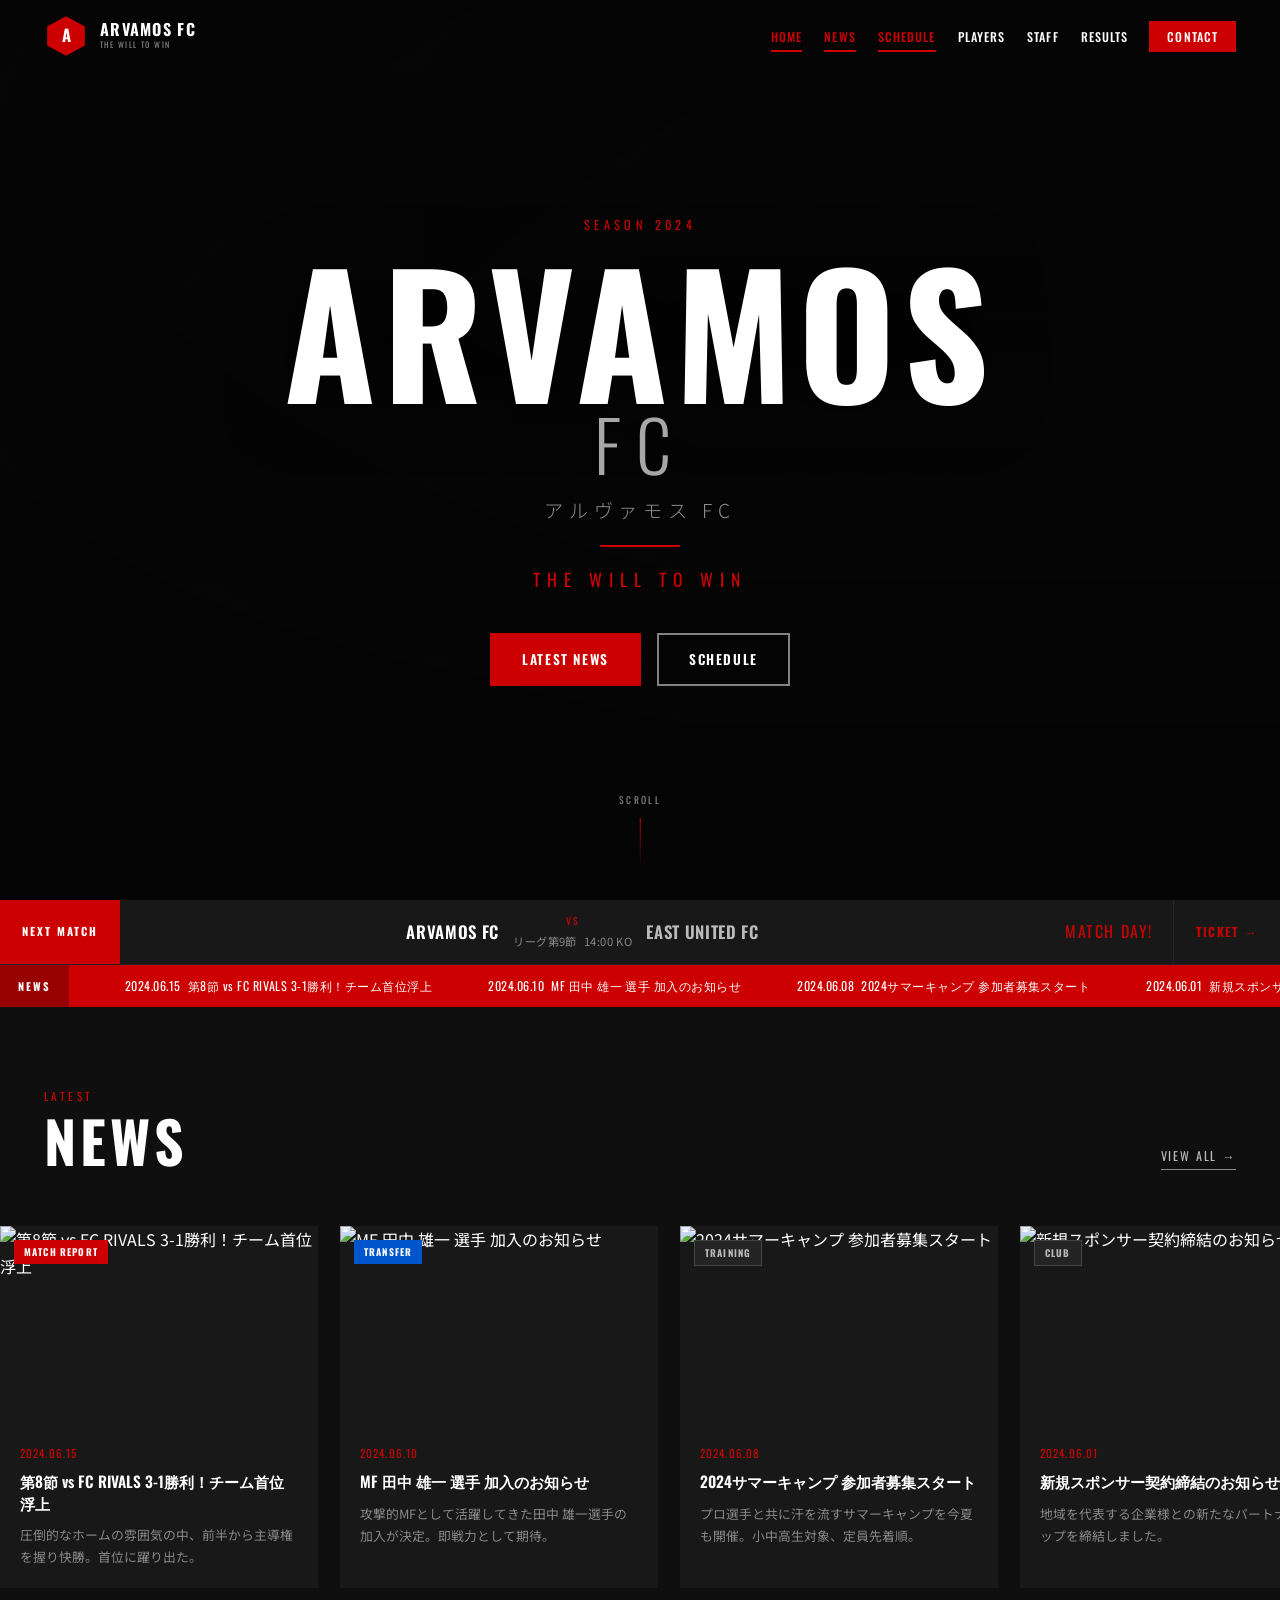
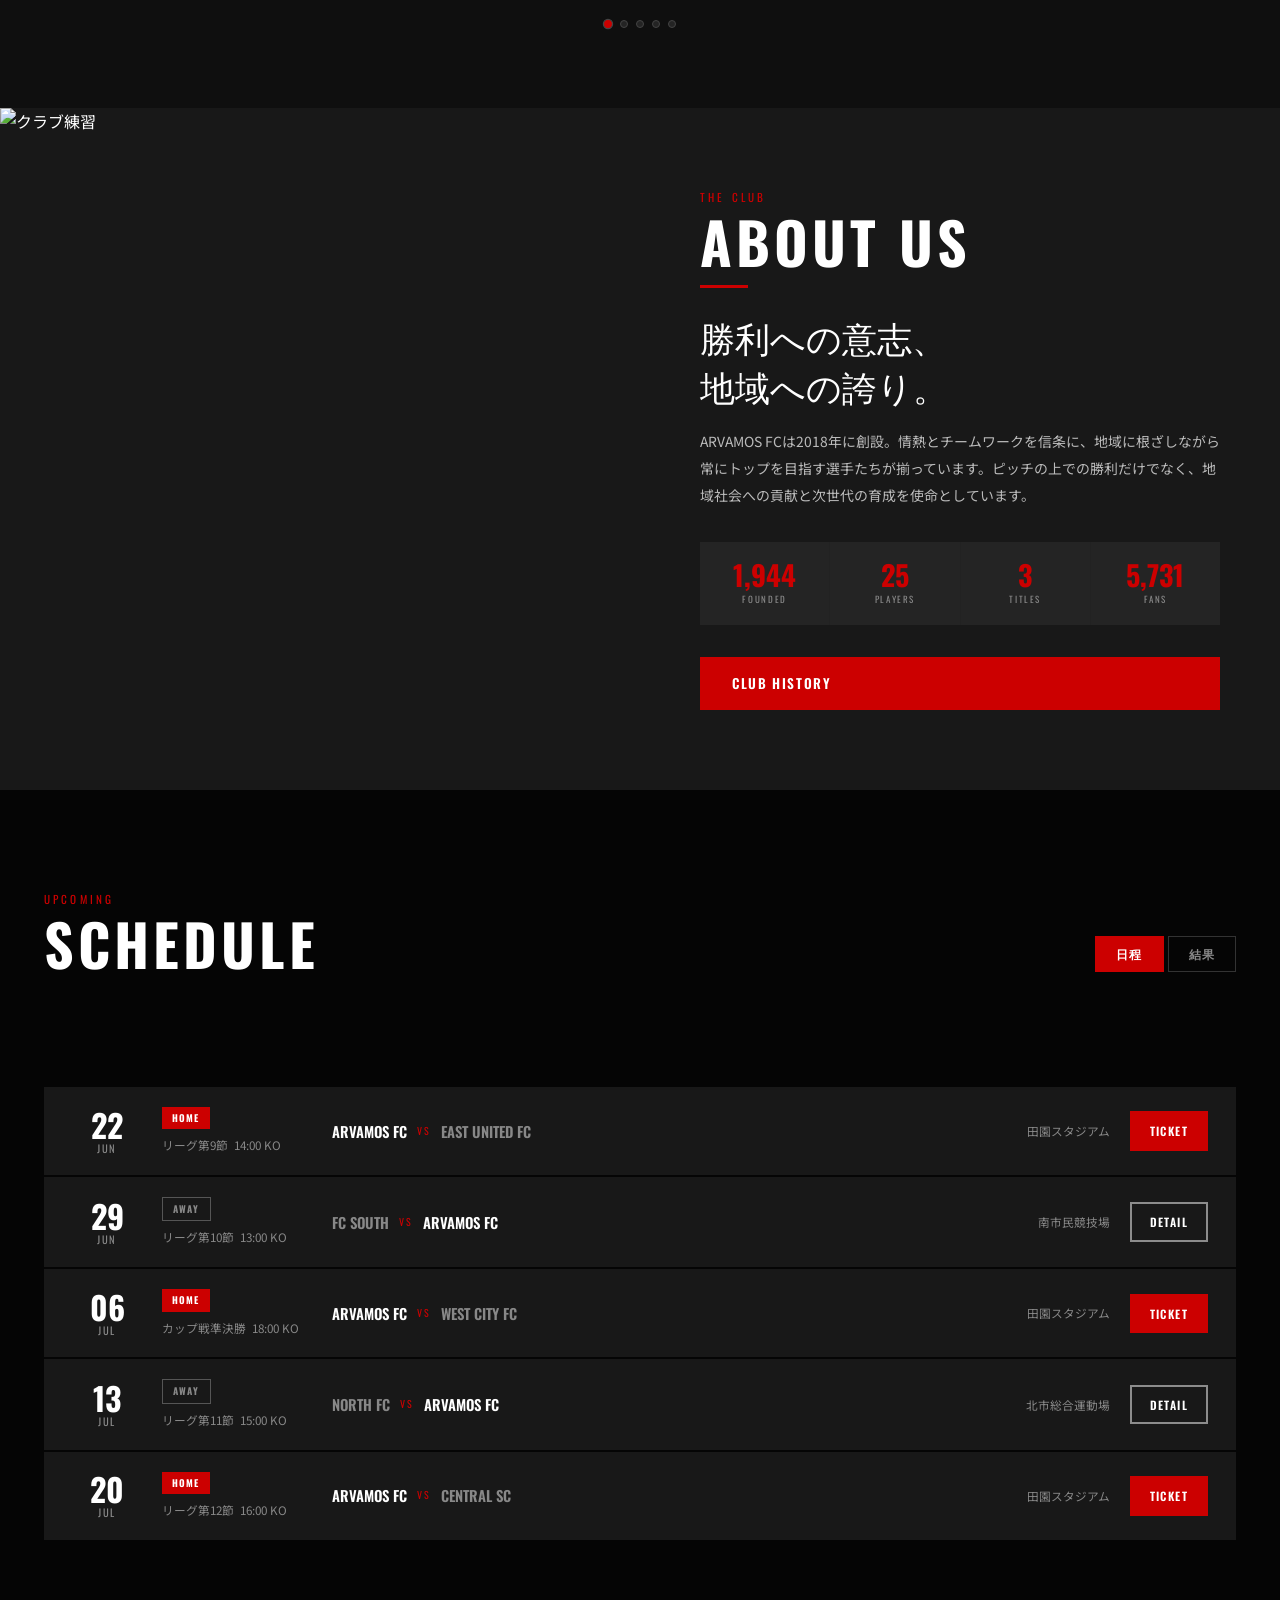
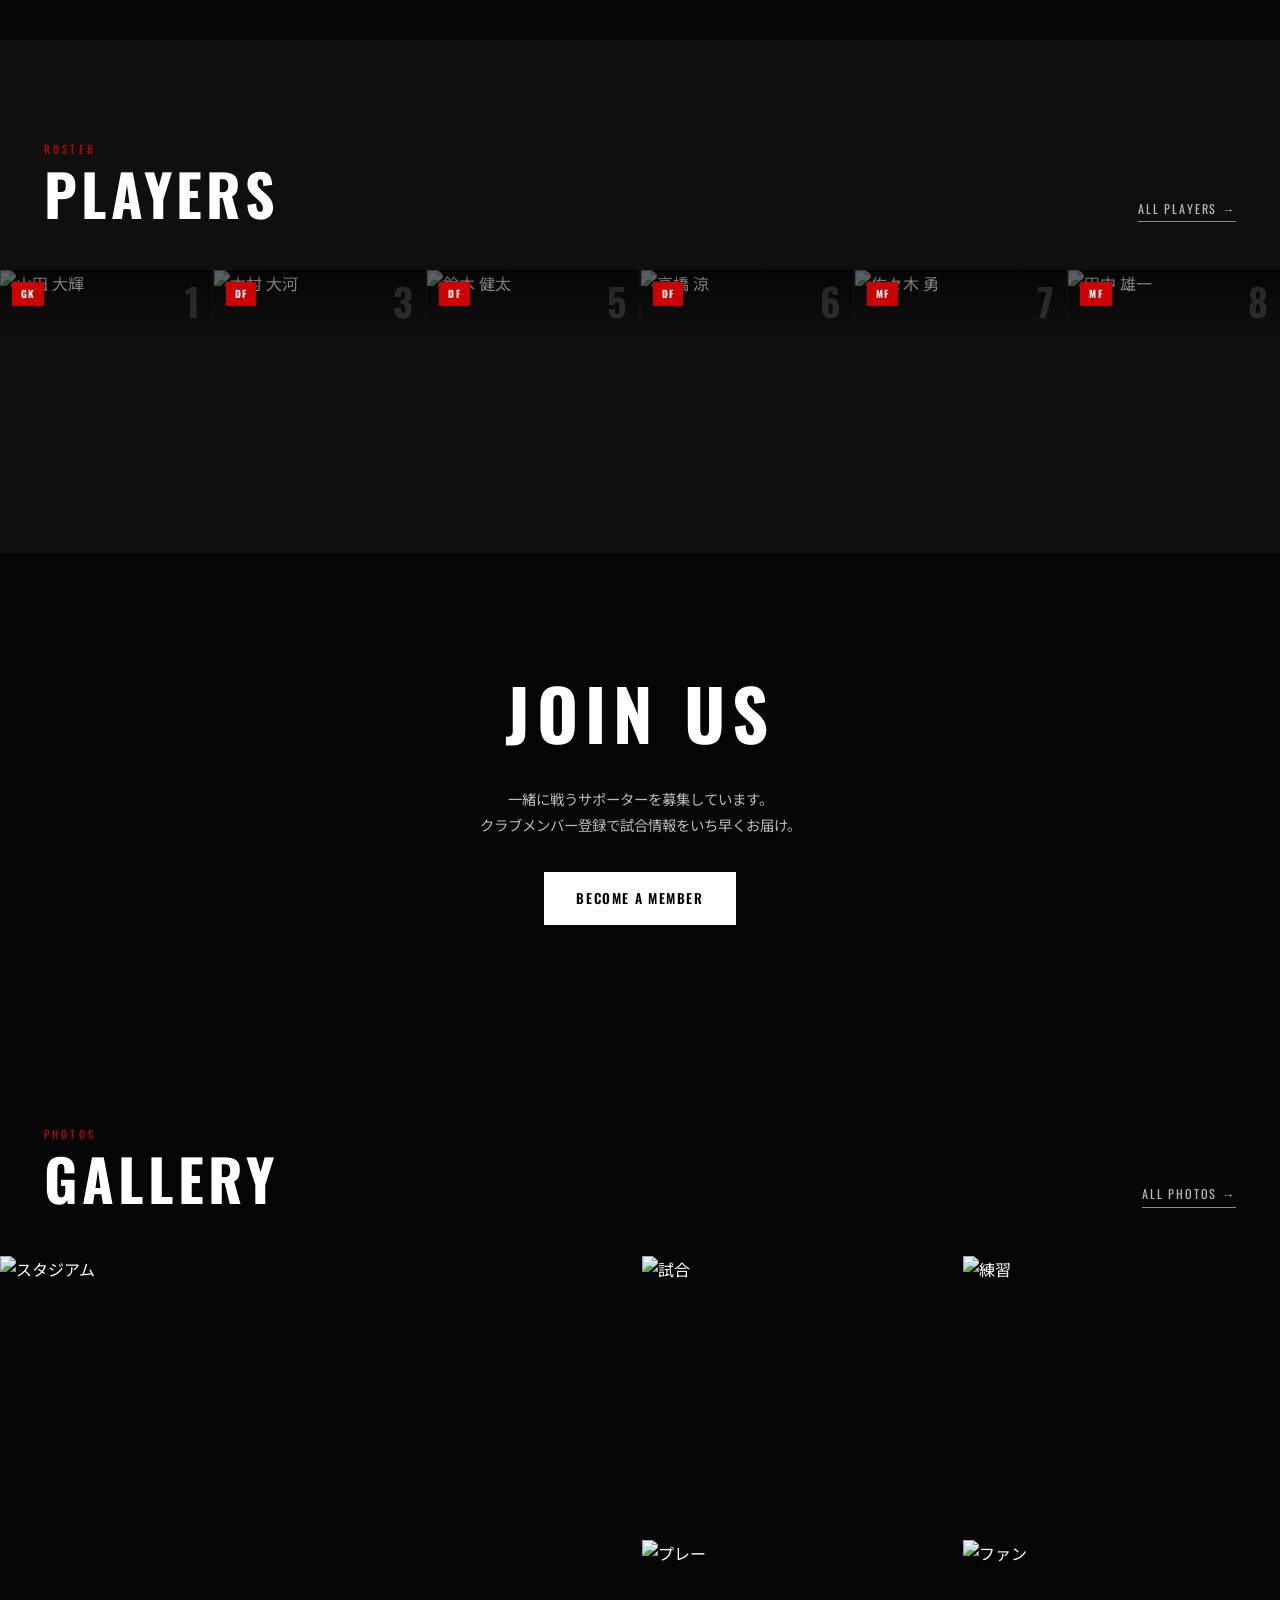
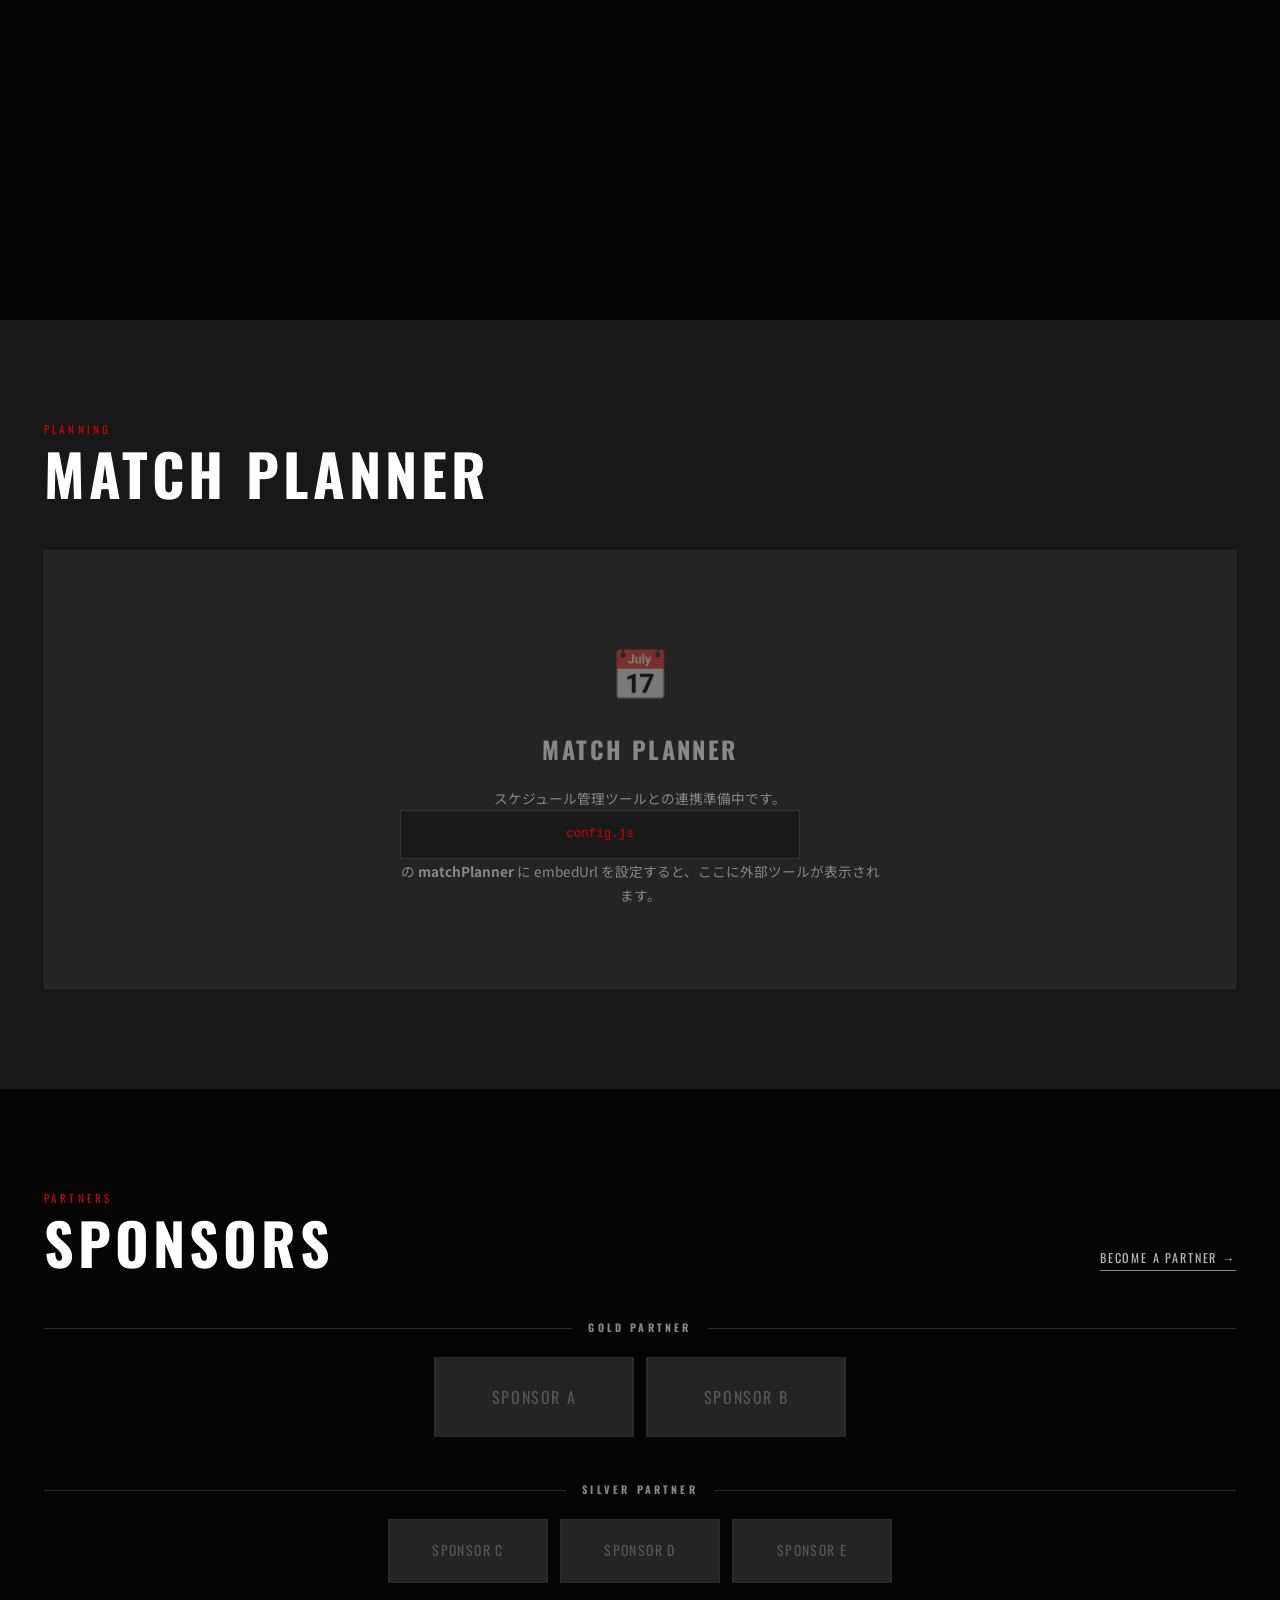
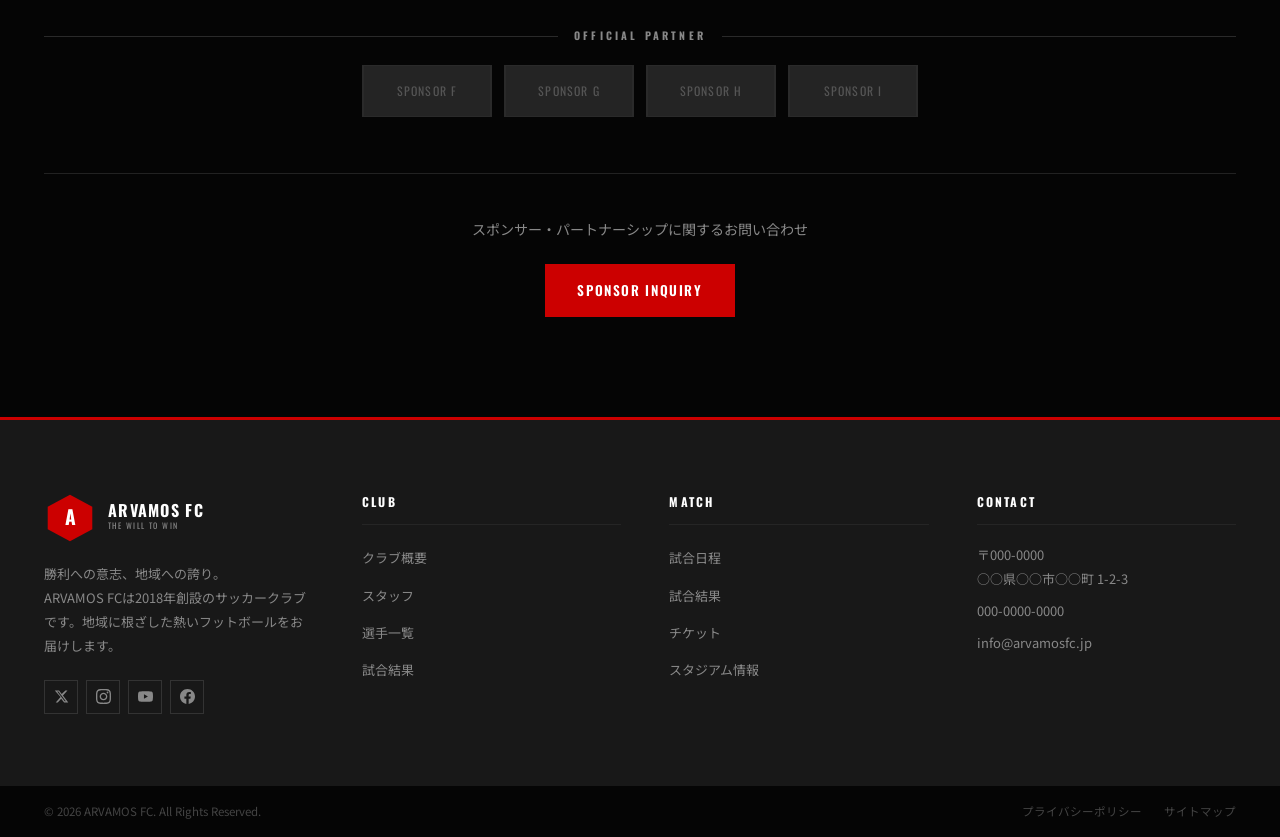
==== commit 9134b228: "テンプレート化対応" ====
--- a/index.html
+++ b/index.html
@@ -8,58 +8,22 @@
   <link rel="preconnect" href="https://fonts.googleapis.com">
   <link rel="preconnect" href="https://fonts.gstatic.com" crossorigin>
   <link href="https://fonts.googleapis.com/css2?family=Oswald:wght@300;400;500;600;700&family=Noto+Sans+JP:wght@300;400;700&display=swap" rel="stylesheet">
-  <link rel="preload" as="image" href="https://images.unsplash.com/photo-1508098682722-e99c43a406b2?w=1920&q=85">
   <link rel="stylesheet" href="style.css">
 </head>
-<body>
-
-  <!-- ===== HEADER ===== -->
-  <header class="header" id="header">
-    <div class="header__inner">
-      <a href="#top" class="logo">
-        <svg class="logo__emblem" viewBox="0 0 56 56" width="44" height="44" aria-hidden="true">
-          <polygon points="28,3 52,16 52,40 28,53 4,40 4,16" fill="#CC0000"/>
-          <text x="28" y="36" text-anchor="middle" fill="#fff" font-family="Oswald,sans-serif" font-size="21" font-weight="700">A</text>
-        </svg>
-        <div class="logo__text">
-          <span class="logo__name">ARVAMOS FC</span>
-          <span class="logo__sub">THE WILL TO WIN</span>
-        </div>
-      </a>
-
-      <nav class="nav" id="nav" aria-label="メインメニュー">
-        <ul class="nav__list">
-          <li><a href="#news"     class="nav__link">NEWS</a></li>
-          <li><a href="#about"    class="nav__link">CLUB</a></li>
-          <li><a href="#schedule" class="nav__link">SCHEDULE</a></li>
-          <li><a href="#players"  class="nav__link">PLAYERS</a></li>
-          <li><a href="#gallery"  class="nav__link">GALLERY</a></li>
-          <li><a href="#sponsors" class="nav__link">SPONSORS</a></li>
-          <li><a href="#contact"  class="nav__link nav__link--cta">CONTACT</a></li>
-        </ul>
-      </nav>
-
-      <button class="hamburger" id="hamburger" aria-label="メニューを開く" aria-expanded="false" aria-controls="nav">
-        <span></span><span></span><span></span>
-      </button>
-    </div>
-  </header>
+<body data-page="index">
+
+  <div id="site-header"></div>
 
   <!-- ===== HERO ===== -->
   <section class="hero" id="top">
-    <div class="hero__img-wrap">
-      <img class="hero__img" src="https://images.unsplash.com/photo-1508098682722-e99c43a406b2?w=1920&q=85" alt="" role="presentation" loading="eager">
-    </div>
+    <div class="hero__media" id="hero-media"></div>
     <div class="hero__overlay" aria-hidden="true"></div>
     <div class="hero__content">
-      <p  class="hero__season  js-hi">SEASON 2024</p>
-      <h1 class="hero__title   js-hi">
-        <span class="hero__title-main">ARVAMOS</span>
-        <em   class="hero__title-fc">FC</em>
-      </h1>
-      <p  class="hero__ja      js-hi">アルヴァモス FC</p>
-      <div class="hero__rule   js-hi" aria-hidden="true"></div>
-      <p  class="hero__tagline js-hi">THE WILL TO WIN</p>
+      <p  class="hero__season  js-hi" id="hero-season"></p>
+      <h1 class="hero__title   js-hi" id="hero-title"></h1>
+      <p  class="hero__ja      js-hi" id="hero-ja"></p>
+      <div class="hero__rule   js-hi" id="hero-rule" aria-hidden="true"></div>
+      <p  class="hero__tagline js-hi" id="hero-tagline"></p>
       <div class="hero__btns   js-hi">
         <a href="#news"     class="btn btn--red">LATEST NEWS</a>
         <a href="#schedule" class="btn btn--ghost">SCHEDULE</a>
@@ -72,46 +36,10 @@
   </section>
 
   <!-- ===== NEXT MATCH BANNER ===== -->
-  <div class="nmb">
-    <div class="nmb__label">NEXT MATCH</div>
-    <div class="nmb__game">
-      <span class="nmb__team nmb__team--h">ARVAMOS FC</span>
-      <div class="nmb__center">
-        <span class="nmb__vs">VS</span>
-        <span class="nmb__info">2024.06.22 SAT &nbsp;14:00 KO</span>
-      </div>
-      <span class="nmb__team nmb__team--a">EAST UNITED FC</span>
-    </div>
-    <div class="nmb__cd" id="countdown">
-      <div class="cd-unit"><b id="cd-d">00</b><small>DAYS</small></div>
-      <div class="cd-sep">:</div>
-      <div class="cd-unit"><b id="cd-h">00</b><small>HRS</small></div>
-      <div class="cd-sep">:</div>
-      <div class="cd-unit"><b id="cd-m">00</b><small>MIN</small></div>
-      <div class="cd-sep">:</div>
-      <div class="cd-unit"><b id="cd-s">00</b><small>SEC</small></div>
-    </div>
-    <a href="#" class="nmb__ticket">TICKET <span>→</span></a>
-  </div>
+  <div class="nmb" id="nmb"></div>
 
   <!-- ===== TICKER ===== -->
-  <div class="ticker" aria-label="最新情報">
-    <span class="ticker__badge">NEWS</span>
-    <div class="ticker__wrap">
-      <div class="ticker__inner">
-        <span>06.15&nbsp; ホームゲーム vs FC RIVALS — 3-1 勝利！首位浮上</span>
-        <span>06.10&nbsp; MF 田中 雄一 選手 加入のお知らせ</span>
-        <span>06.08&nbsp; 2024サマーキャンプ参加者募集開始</span>
-        <span>06.01&nbsp; 新スポンサー契約締結のお知らせ</span>
-        <span>05.28&nbsp; アウェー vs NORTH UNITED — 2-2 引き分け</span>
-        <span>06.15&nbsp; ホームゲーム vs FC RIVALS — 3-1 勝利！首位浮上</span>
-        <span>06.10&nbsp; MF 田中 雄一 選手 加入のお知らせ</span>
-        <span>06.08&nbsp; 2024サマーキャンプ参加者募集開始</span>
-        <span>06.01&nbsp; 新スポンサー契約締結のお知らせ</span>
-        <span>05.28&nbsp; アウェー vs NORTH UNITED — 2-2 引き分け</span>
-      </div>
-    </div>
-  </div>
+  <div class="ticker" id="ticker" aria-label="最新情報"></div>
 
   <main>
 
@@ -119,102 +47,21 @@
     <section class="sec news-sec" id="news">
       <div class="container">
         <div class="sec-head">
-          <div>
-            <span class="sec-label">LATEST</span>
-            <h2 class="sec-title">NEWS</h2>
-          </div>
+          <div><span class="sec-label">LATEST</span><h2 class="sec-title">NEWS</h2></div>
           <a href="#" class="sec-more">VIEW ALL <span>→</span></a>
         </div>
       </div>
       <div class="news-rail-wrap">
-        <div class="news-rail" id="news-rail">
-
-          <article class="nc">
-            <a href="#" class="nc__inner">
-              <div class="nc__img-box">
-                <img src="https://images.unsplash.com/photo-1517466787929-bc90951d0974?w=720&q=80" alt="試合レポート" loading="lazy">
-                <span class="nc__cat nc__cat--report">MATCH REPORT</span>
-              </div>
-              <div class="nc__body">
-                <time class="nc__date">2024.06.15</time>
-                <h3 class="nc__title">第8節 vs FC RIVALS 3-1勝利！チーム首位浮上</h3>
-                <p class="nc__text">圧倒的なホームの雰囲気の中、前半から主導権を握り快勝。首位に躍り出た。</p>
-              </div>
-            </a>
-          </article>
-
-          <article class="nc">
-            <a href="#" class="nc__inner">
-              <div class="nc__img-box">
-                <img src="https://images.unsplash.com/photo-1574629810360-7efbbe195018?w=720&q=80" alt="移籍情報" loading="lazy">
-                <span class="nc__cat nc__cat--transfer">TRANSFER</span>
-              </div>
-              <div class="nc__body">
-                <time class="nc__date">2024.06.10</time>
-                <h3 class="nc__title">MF 田中 雄一 選手 加入のお知らせ</h3>
-                <p class="nc__text">攻撃的MFとして活躍してきた田中 雄一選手の加入が決定。即戦力として期待。</p>
-              </div>
-            </a>
-          </article>
-
-          <article class="nc">
-            <a href="#" class="nc__inner">
-              <div class="nc__img-box">
-                <img src="https://images.unsplash.com/photo-1553778263-73a83bab9b0c?w=720&q=80" alt="トレーニング" loading="lazy">
-                <span class="nc__cat nc__cat--info">TRAINING</span>
-              </div>
-              <div class="nc__body">
-                <time class="nc__date">2024.06.08</time>
-                <h3 class="nc__title">2024サマーキャンプ 参加者募集スタート</h3>
-                <p class="nc__text">プロ選手と共に汗を流すサマーキャンプを今夏も開催。小中高生対象・定員先着順。</p>
-              </div>
-            </a>
-          </article>
-
-          <article class="nc">
-            <a href="#" class="nc__inner">
-              <div class="nc__img-box">
-                <img src="https://images.unsplash.com/photo-1546964124-0cce460e2c45?w=720&q=80" alt="クラブ情報" loading="lazy">
-                <span class="nc__cat nc__cat--info">CLUB</span>
-              </div>
-              <div class="nc__body">
-                <time class="nc__date">2024.06.01</time>
-                <h3 class="nc__title">新規スポンサー契約締結のお知らせ</h3>
-                <p class="nc__text">地域を代表する企業様との新たなパートナーシップを締結しました。</p>
-              </div>
-            </a>
-          </article>
-
-          <article class="nc">
-            <a href="#" class="nc__inner">
-              <div class="nc__img-box">
-                <img src="https://images.unsplash.com/photo-1518604666860-9ed391f76460?w=720&q=80" alt="試合結果" loading="lazy">
-                <span class="nc__cat nc__cat--report">MATCH REPORT</span>
-              </div>
-              <div class="nc__body">
-                <time class="nc__date">2024.05.28</time>
-                <h3 class="nc__title">第7節 vs NORTH UNITED 2-2引き分け</h3>
-                <p class="nc__text">アウェーで2点差を追いつく粘り強い戦いを見せた。後半の逆転に期待が集まる。</p>
-              </div>
-            </a>
-          </article>
-
-        </div>
-        <div class="news-dots" id="news-dots" aria-hidden="true">
-          <button class="news-dot is-active" data-i="0"></button>
-          <button class="news-dot" data-i="1"></button>
-          <button class="news-dot" data-i="2"></button>
-          <button class="news-dot" data-i="3"></button>
-          <button class="news-dot" data-i="4"></button>
-        </div>
+        <div class="news-rail" id="news-rail"></div>
+        <div class="news-dots" id="news-dots" aria-hidden="true"></div>
       </div>
     </section>
 
     <!-- ===== ABOUT ===== -->
     <section class="about-sec" id="about">
       <div class="about-sec__img" data-animate>
-        <img src="https://images.unsplash.com/photo-1459865264687-595d652de67e?w=1000&q=80" alt="クラブ練習風景" loading="lazy">
-        <div class="about-sec__img-overlay" aria-hidden="true"></div>
+        <img src="https://images.unsplash.com/photo-1459865264687-595d652de67e?w=1000&q=80" alt="クラブ練習" loading="lazy">
+        <div class="about-sec__img-overlay"></div>
       </div>
       <div class="about-sec__body">
         <div data-animate>
@@ -223,124 +70,47 @@
           <div class="sec-rule"></div>
         </div>
         <p class="about-lead" data-animate>勝利への意志、<br>地域への誇り。</p>
-        <p class="about-text" data-animate>
-          ARVAMOS FCは2018年に創設。情熱とチームワークを信条に、地域に根ざしながら常にトップを目指す選手たちが揃っています。ピッチの上での勝利だけでなく、地域社会への貢献と次世代の育成を使命としています。
-        </p>
+        <p class="about-text" data-animate id="about-text"></p>
         <div class="about-stats" data-animate>
-          <div class="about-stat">
-            <b class="about-stat__n js-count" data-to="2018">0</b>
-            <span class="about-stat__l">FOUNDED</span>
-          </div>
-          <div class="about-stat">
-            <b class="about-stat__n js-count" data-to="25">0</b>
-            <span class="about-stat__l">PLAYERS</span>
-          </div>
-          <div class="about-stat">
-            <b class="about-stat__n js-count" data-to="3">0</b>
-            <span class="about-stat__l">TITLES</span>
-          </div>
-          <div class="about-stat">
-            <b class="about-stat__n js-count" data-to="6000">0</b>
-            <span class="about-stat__l">FANS</span>
-          </div>
-        </div>
-        <a href="#" class="btn btn--red" data-animate>CLUB HISTORY</a>
-      </div>
-    </section>
-
-    <!-- ===== SCHEDULE ===== -->
+          <div class="about-stat"><b class="about-stat__n js-count" data-to="2018">0</b><span class="about-stat__l">FOUNDED</span></div>
+          <div class="about-stat"><b class="about-stat__n js-count" data-to="25">0</b><span class="about-stat__l">PLAYERS</span></div>
+          <div class="about-stat"><b class="about-stat__n js-count" data-to="3">0</b><span class="about-stat__l">TITLES</span></div>
+          <div class="about-stat"><b class="about-stat__n js-count" data-to="6000">0</b><span class="about-stat__l">FANS</span></div>
+        </div>
+        <a href="staff.html" class="btn btn--red" data-animate>CLUB HISTORY</a>
+      </div>
+    </section>
+
+    <!-- ===== SCHEDULE / RESULTS ===== -->
     <section class="sec schedule-sec" id="schedule">
       <div class="schedule-sec__bg" aria-hidden="true"></div>
       <div class="container">
         <div class="sec-head">
           <div>
-            <span class="sec-label">UPCOMING</span>
-            <h2 class="sec-title">SCHEDULE</h2>
-          </div>
-          <a href="#" class="sec-more">FULL SCHEDULE <span>→</span></a>
-        </div>
-        <div class="stabs" data-animate>
-          <button class="stab is-active" data-f="all">ALL</button>
-          <button class="stab" data-f="home">HOME</button>
-          <button class="stab" data-f="away">AWAY</button>
-        </div>
-        <div class="mlist">
-
-          <div class="mrow" data-type="home" data-animate>
-            <div class="mrow__date"><b>22</b><span>JUN</span></div>
-            <div class="mrow__meta">
-              <span class="mbadge mbadge--h">HOME</span>
-              <span class="mcomp">リーグ第9節 &nbsp;14:00 KO</span>
-            </div>
-            <div class="mrow__teams">
-              <span class="mteam mteam--h">ARVAMOS FC</span>
-              <span class="mvs">VS</span>
-              <span class="mteam">EAST UNITED FC</span>
-            </div>
-            <span class="mvenue">田園スタジアム</span>
-            <a href="#" class="btn btn--red btn--sm">TICKET</a>
-          </div>
-
-          <div class="mrow" data-type="away" data-animate>
-            <div class="mrow__date"><b>29</b><span>JUN</span></div>
-            <div class="mrow__meta">
-              <span class="mbadge mbadge--a">AWAY</span>
-              <span class="mcomp">リーグ第10節 &nbsp;13:00 KO</span>
-            </div>
-            <div class="mrow__teams">
-              <span class="mteam">FC SOUTH</span>
-              <span class="mvs">VS</span>
-              <span class="mteam mteam--h">ARVAMOS FC</span>
-            </div>
-            <span class="mvenue">南市民競技場</span>
-            <a href="#" class="btn btn--ghost btn--sm">DETAIL</a>
-          </div>
-
-          <div class="mrow" data-type="home" data-animate>
-            <div class="mrow__date"><b>06</b><span>JUL</span></div>
-            <div class="mrow__meta">
-              <span class="mbadge mbadge--h">HOME</span>
-              <span class="mcomp">カップ戦 準決勝 &nbsp;18:00 KO</span>
-            </div>
-            <div class="mrow__teams">
-              <span class="mteam mteam--h">ARVAMOS FC</span>
-              <span class="mvs">VS</span>
-              <span class="mteam">WEST CITY FC</span>
-            </div>
-            <span class="mvenue">田園スタジアム</span>
-            <a href="#" class="btn btn--red btn--sm">TICKET</a>
-          </div>
-
-          <div class="mrow" data-type="away" data-animate>
-            <div class="mrow__date"><b>13</b><span>JUL</span></div>
-            <div class="mrow__meta">
-              <span class="mbadge mbadge--a">AWAY</span>
-              <span class="mcomp">リーグ第11節 &nbsp;15:00 KO</span>
-            </div>
-            <div class="mrow__teams">
-              <span class="mteam">NORTH FC</span>
-              <span class="mvs">VS</span>
-              <span class="mteam mteam--h">ARVAMOS FC</span>
-            </div>
-            <span class="mvenue">北市総合運動場</span>
-            <a href="#" class="btn btn--ghost btn--sm">DETAIL</a>
-          </div>
-
-          <div class="mrow" data-type="home" data-animate>
-            <div class="mrow__date"><b>20</b><span>JUL</span></div>
-            <div class="mrow__meta">
-              <span class="mbadge mbadge--h">HOME</span>
-              <span class="mcomp">リーグ第12節 &nbsp;16:00 KO</span>
-            </div>
-            <div class="mrow__teams">
-              <span class="mteam mteam--h">ARVAMOS FC</span>
-              <span class="mvs">VS</span>
-              <span class="mteam">CENTRAL SC</span>
-            </div>
-            <span class="mvenue">田園スタジアム</span>
-            <a href="#" class="btn btn--red btn--sm">TICKET</a>
-          </div>
-
+            <span class="sec-label" id="sch-label">UPCOMING</span>
+            <h2 class="sec-title" id="sch-title">SCHEDULE</h2>
+          </div>
+          <div class="view-tabs">
+            <button class="vtab vtab--active" data-view="schedule">日程</button>
+            <button class="vtab" data-view="results">結果</button>
+          </div>
+        </div>
+        <!-- Schedule pane -->
+        <div id="pane-schedule">
+          <div class="stabs" data-animate>
+            <button class="stab is-active" data-f="all">ALL</button>
+            <button class="stab" data-f="home">HOME</button>
+            <button class="stab" data-f="away">AWAY</button>
+          </div>
+          <div class="mlist" id="schedule-list"></div>
+        </div>
+        <!-- Results pane -->
+        <div id="pane-results" hidden>
+          <div class="result-summary" id="result-summary"></div>
+          <div class="rlist" id="results-list-idx"></div>
+          <div class="sec__cta-btn">
+            <a href="results.html" class="btn btn--ghost">ALL RESULTS →</a>
+          </div>
         </div>
       </div>
     </section>
@@ -349,106 +119,11 @@
     <section class="sec players-sec" id="players">
       <div class="container">
         <div class="sec-head">
-          <div>
-            <span class="sec-label">ROSTER</span>
-            <h2 class="sec-title">PLAYERS</h2>
-          </div>
-          <a href="#" class="sec-more">ALL PLAYERS <span>→</span></a>
-        </div>
-      </div>
-      <div class="pgrid">
-
-        <div class="pc" data-animate>
-          <div class="pc__img-wrap">
-            <img class="pc__img" src="https://images.unsplash.com/photo-1543326727-cf6c39e8f84c?w=480&q=80" alt="山田 大輝" loading="lazy">
-          </div>
-          <div class="pc__top">
-            <span class="pc__pos">GK</span>
-            <span class="pc__num">1</span>
-          </div>
-          <div class="pc__info">
-            <p class="pc__ja">山田 大輝</p>
-            <p class="pc__en">DAIKI YAMADA</p>
-            <p class="pc__role">GOALKEEPER</p>
-          </div>
-        </div>
-
-        <div class="pc" data-animate>
-          <div class="pc__img-wrap">
-            <img class="pc__img" src="https://images.unsplash.com/photo-1534367610401-9f5ed68180aa?w=480&q=80" alt="鈴木 健太" loading="lazy">
-          </div>
-          <div class="pc__top">
-            <span class="pc__pos">DF</span>
-            <span class="pc__num">5</span>
-          </div>
-          <div class="pc__info">
-            <p class="pc__ja">鈴木 健太</p>
-            <p class="pc__en">KENTA SUZUKI</p>
-            <p class="pc__role">DEFENDER</p>
-          </div>
-        </div>
-
-        <div class="pc" data-animate>
-          <div class="pc__img-wrap">
-            <img class="pc__img" src="https://images.unsplash.com/photo-1519085360753-af0119f7cbe7?w=480&q=80" alt="田中 雄一" loading="lazy">
-          </div>
-          <div class="pc__top">
-            <span class="pc__pos">MF</span>
-            <span class="pc__num">8</span>
-          </div>
-          <div class="pc__info">
-            <p class="pc__ja">田中 雄一</p>
-            <p class="pc__en">YUICHI TANAKA</p>
-            <p class="pc__role">MIDFIELDER</p>
-          </div>
-        </div>
-
-        <div class="pc" data-animate>
-          <div class="pc__img-wrap">
-            <img class="pc__img" src="https://images.unsplash.com/photo-1506794778202-cad84cf45f1d?w=480&q=80" alt="佐藤 翔" loading="lazy">
-          </div>
-          <div class="pc__top">
-            <span class="pc__pos">FW</span>
-            <span class="pc__num">9</span>
-          </div>
-          <div class="pc__info">
-            <p class="pc__ja">佐藤 翔</p>
-            <p class="pc__en">SHO SATO</p>
-            <p class="pc__role">FORWARD</p>
-          </div>
-        </div>
-
-        <div class="pc" data-animate>
-          <div class="pc__img-wrap">
-            <img class="pc__img" src="https://images.unsplash.com/photo-1500648767791-00dcc994a43e?w=480&q=80" alt="中村 颯太" loading="lazy">
-          </div>
-          <div class="pc__top">
-            <span class="pc__pos">MF</span>
-            <span class="pc__num">10</span>
-          </div>
-          <div class="pc__info">
-            <p class="pc__ja">中村 颯太</p>
-            <p class="pc__en">SOTA NAKAMURA</p>
-            <p class="pc__role">MIDFIELDER</p>
-          </div>
-        </div>
-
-        <div class="pc" data-animate>
-          <div class="pc__img-wrap">
-            <img class="pc__img" src="https://images.unsplash.com/photo-1472099645785-5658abf4ff4e?w=480&q=80" alt="伊藤 快斗" loading="lazy">
-          </div>
-          <div class="pc__top">
-            <span class="pc__pos">FW</span>
-            <span class="pc__num">11</span>
-          </div>
-          <div class="pc__info">
-            <p class="pc__ja">伊藤 快斗</p>
-            <p class="pc__en">KAITO ITO</p>
-            <p class="pc__role">FORWARD</p>
-          </div>
-        </div>
-
-      </div>
+          <div><span class="sec-label">ROSTER</span><h2 class="sec-title">PLAYERS</h2></div>
+          <a href="players.html" class="sec-more">ALL PLAYERS <span>→</span></a>
+        </div>
+      </div>
+      <div class="pgrid" id="players-grid"></div>
     </section>
 
     <!-- ===== JOIN BANNER ===== -->
@@ -457,7 +132,7 @@
       <div class="join__content">
         <h2 class="join__title">JOIN US</h2>
         <p class="join__text">一緒に戦うサポーターを募集しています。<br>クラブメンバー登録で試合情報をいち早くお届け。</p>
-        <a href="#" class="btn btn--white">BECOME A MEMBER</a>
+        <a href="contact.html" class="btn btn--white">BECOME A MEMBER</a>
       </div>
     </div>
 
@@ -465,34 +140,26 @@
     <section class="sec gallery-sec" id="gallery">
       <div class="container">
         <div class="sec-head">
-          <div>
-            <span class="sec-label">PHOTOS</span>
-            <h2 class="sec-title">GALLERY</h2>
-          </div>
+          <div><span class="sec-label">PHOTOS</span><h2 class="sec-title">GALLERY</h2></div>
           <a href="#" class="sec-more">ALL PHOTOS <span>→</span></a>
         </div>
       </div>
       <div class="bgrid" data-animate>
-        <div class="gi gi-1" data-src="https://images.unsplash.com/photo-1522778526097-ce0a22ceb253?w=1200&q=80">
-          <img src="https://images.unsplash.com/photo-1522778526097-ce0a22ceb253?w=1200&q=80" alt="スタジアム" loading="lazy">
-          <div class="gi__ov"><span>STADIUM</span></div>
-        </div>
-        <div class="gi gi-2" data-src="https://images.unsplash.com/photo-1579952363873-27f3bade9f55?w=700&q=80">
-          <img src="https://images.unsplash.com/photo-1579952363873-27f3bade9f55?w=700&q=80" alt="試合" loading="lazy">
-          <div class="gi__ov"><span>MATCH</span></div>
-        </div>
-        <div class="gi gi-3" data-src="https://images.unsplash.com/photo-1518604666860-9ed391f76460?w=700&q=80">
-          <img src="https://images.unsplash.com/photo-1518604666860-9ed391f76460?w=700&q=80" alt="トレーニング" loading="lazy">
-          <div class="gi__ov"><span>TRAINING</span></div>
-        </div>
-        <div class="gi gi-4" data-src="https://images.unsplash.com/photo-1527628217451-b813a8575c7e?w=700&q=80">
-          <img src="https://images.unsplash.com/photo-1527628217451-b813a8575c7e?w=700&q=80" alt="プレー" loading="lazy">
-          <div class="gi__ov"><span>ACTION</span></div>
-        </div>
-        <div class="gi gi-5" data-src="https://images.unsplash.com/photo-1484482340112-e1e2682b4856?w=700&q=80">
-          <img src="https://images.unsplash.com/photo-1484482340112-e1e2682b4856?w=700&q=80" alt="ファン" loading="lazy">
-          <div class="gi__ov"><span>FANS</span></div>
-        </div>
+        <div class="gi gi-1" data-src="https://images.unsplash.com/photo-1522778526097-ce0a22ceb253?w=1200&q=80"><img src="https://images.unsplash.com/photo-1522778526097-ce0a22ceb253?w=1200&q=80" alt="スタジアム" loading="lazy"><div class="gi__ov"><span>STADIUM</span></div></div>
+        <div class="gi gi-2" data-src="https://images.unsplash.com/photo-1579952363873-27f3bade9f55?w=700&q=80"><img src="https://images.unsplash.com/photo-1579952363873-27f3bade9f55?w=700&q=80" alt="試合" loading="lazy"><div class="gi__ov"><span>MATCH</span></div></div>
+        <div class="gi gi-3" data-src="https://images.unsplash.com/photo-1518604666860-9ed391f76460?w=700&q=80"><img src="https://images.unsplash.com/photo-1518604666860-9ed391f76460?w=700&q=80" alt="練習" loading="lazy"><div class="gi__ov"><span>TRAINING</span></div></div>
+        <div class="gi gi-4" data-src="https://images.unsplash.com/photo-1527628217451-b813a8575c7e?w=700&q=80"><img src="https://images.unsplash.com/photo-1527628217451-b813a8575c7e?w=700&q=80" alt="プレー" loading="lazy"><div class="gi__ov"><span>ACTION</span></div></div>
+        <div class="gi gi-5" data-src="https://images.unsplash.com/photo-1484482340112-e1e2682b4856?w=700&q=80"><img src="https://images.unsplash.com/photo-1484482340112-e1e2682b4856?w=700&q=80" alt="ファン" loading="lazy"><div class="gi__ov"><span>FANS</span></div></div>
+      </div>
+    </section>
+
+    <!-- ===== MATCH PLANNER ===== -->
+    <section class="sec planner-sec" id="planner">
+      <div class="container">
+        <div class="sec-head" data-animate>
+          <div><span class="sec-label">PLANNING</span><h2 class="sec-title">MATCH PLANNER</h2></div>
+        </div>
+        <div class="planner-wrap" id="planner-wrap" data-animate></div>
       </div>
     </section>
 
@@ -500,135 +167,34 @@
     <section class="sec sponsors-sec" id="sponsors">
       <div class="container">
         <div class="sec-head" data-animate>
-          <div>
-            <span class="sec-label">PARTNERS</span>
-            <h2 class="sec-title">SPONSORS</h2>
-          </div>
-        </div>
-        <div class="sp-tier" data-animate>
-          <h3 class="sp-tier__lbl">GOLD PARTNER</h3>
-          <div class="sp-row sp-row--gold">
-            <div class="spi"><span>SPONSOR A</span></div>
-            <div class="spi"><span>SPONSOR B</span></div>
-          </div>
-        </div>
-        <div class="sp-tier" data-animate>
-          <h3 class="sp-tier__lbl">SILVER PARTNER</h3>
-          <div class="sp-row sp-row--silver">
-            <div class="spi"><span>SPONSOR C</span></div>
-            <div class="spi"><span>SPONSOR D</span></div>
-            <div class="spi"><span>SPONSOR E</span></div>
-          </div>
-        </div>
-        <div class="sp-tier" data-animate>
-          <h3 class="sp-tier__lbl">OFFICIAL PARTNER</h3>
-          <div class="sp-row sp-row--official">
-            <div class="spi"><span>SPONSOR F</span></div>
-            <div class="spi"><span>SPONSOR G</span></div>
-            <div class="spi"><span>SPONSOR H</span></div>
-            <div class="spi"><span>SPONSOR I</span></div>
-          </div>
-        </div>
+          <div><span class="sec-label">PARTNERS</span><h2 class="sec-title">SPONSORS</h2></div>
+          <a href="contact.html" class="sec-more">BECOME A PARTNER <span>→</span></a>
+        </div>
+        <div id="sponsors-content"></div>
         <div class="sp-cta" data-animate>
           <p>スポンサー・パートナーシップに関するお問い合わせ</p>
-          <a href="#contact" class="btn btn--red">SPONSOR INQUIRY</a>
+          <a href="contact.html" class="btn btn--red">SPONSOR INQUIRY</a>
         </div>
       </div>
     </section>
 
   </main>
 
-  <!-- ===== FOOTER ===== -->
-  <footer class="footer" id="contact">
-    <div class="footer__top">
-      <div class="container">
-        <div class="fg">
-          <div class="fg__brand">
-            <a href="#top" class="logo">
-              <svg class="logo__emblem" viewBox="0 0 56 56" width="52" height="52" aria-hidden="true">
-                <polygon points="28,3 52,16 52,40 28,53 4,40 4,16" fill="#CC0000"/>
-                <text x="28" y="36" text-anchor="middle" fill="#fff" font-family="Oswald,sans-serif" font-size="21" font-weight="700">A</text>
-              </svg>
-              <div class="logo__text">
-                <span class="logo__name">ARVAMOS FC</span>
-                <span class="logo__sub">THE WILL TO WIN</span>
-              </div>
-            </a>
-            <p class="fg__desc">勝利への意志、地域への誇り。<br>ARVAMOS FCは2018年創設のサッカークラブです。地域に根ざした熱いフットボールをお届けします。</p>
-            <div class="fg__sns">
-              <a href="#" class="sns" aria-label="X">
-                <svg viewBox="0 0 24 24" width="15" height="15" fill="currentColor"><path d="M18.244 2.25h3.308l-7.227 8.26 8.502 11.24H16.17l-4.714-6.231-5.401 6.231H2.742l7.735-8.849L1.254 2.25H8.08l4.259 5.632 5.905-5.632zm-1.161 17.52h1.833L7.084 4.126H5.117z"/></svg>
-              </a>
-              <a href="#" class="sns" aria-label="Instagram">
-                <svg viewBox="0 0 24 24" width="15" height="15" fill="currentColor"><path d="M12 2.163c3.204 0 3.584.012 4.85.07 3.252.148 4.771 1.691 4.919 4.919.058 1.265.069 1.645.069 4.849 0 3.205-.012 3.584-.069 4.849-.149 3.225-1.664 4.771-4.919 4.919-1.266.058-1.644.07-4.85.07-3.204 0-3.584-.012-4.849-.07-3.26-.149-4.771-1.699-4.919-4.92-.058-1.265-.07-1.644-.07-4.849 0-3.204.013-3.583.07-4.849.149-3.227 1.664-4.771 4.919-4.919 1.266-.057 1.645-.069 4.849-.069zm0-2.163c-3.259 0-3.667.014-4.947.072-4.358.2-6.78 2.618-6.98 6.98-.059 1.281-.073 1.689-.073 4.948 0 3.259.014 3.668.072 4.948.2 4.358 2.618 6.78 6.98 6.98 1.281.058 1.689.072 4.948.072 3.259 0 3.668-.014 4.948-.072 4.354-.2 6.782-2.618 6.979-6.98.059-1.28.073-1.689.073-4.948 0-3.259-.014-3.667-.072-4.947-.196-4.354-2.617-6.78-6.979-6.98-1.281-.059-1.69-.073-4.949-.073zm0 5.838c-3.403 0-6.162 2.759-6.162 6.162s2.759 6.163 6.162 6.163 6.162-2.759 6.162-6.163c0-3.403-2.759-6.162-6.162-6.162zm0 10.162c-2.209 0-4-1.79-4-4 0-2.209 1.791-4 4-4s4 1.791 4 4c0 2.21-1.791 4-4 4zm6.406-11.845c-.796 0-1.441.645-1.441 1.44s.645 1.44 1.441 1.44c.795 0 1.439-.645 1.439-1.44s-.644-1.44-1.439-1.44z"/></svg>
-              </a>
-              <a href="#" class="sns" aria-label="YouTube">
-                <svg viewBox="0 0 24 24" width="15" height="15" fill="currentColor"><path d="M23.498 6.186a3.016 3.016 0 0 0-2.122-2.136C19.505 3.545 12 3.545 12 3.545s-7.505 0-9.377.505A3.017 3.017 0 0 0 .502 6.186C0 8.07 0 12 0 12s0 3.93.502 5.814a3.016 3.016 0 0 0 2.122 2.136c1.871.505 9.376.505 9.376.505s7.505 0 9.377-.505a3.015 3.015 0 0 0 2.122-2.136C24 15.93 24 12 24 12s0-3.93-.502-5.814zM9.545 15.568V8.432L15.818 12l-6.273 3.568z"/></svg>
-              </a>
-              <a href="#" class="sns" aria-label="Facebook">
-                <svg viewBox="0 0 24 24" width="15" height="15" fill="currentColor"><path d="M24 12.073c0-6.627-5.373-12-12-12s-12 5.373-12 12c0 5.99 4.388 10.954 10.125 11.854v-8.385H7.078v-3.47h3.047V9.43c0-3.007 1.792-4.669 4.533-4.669 1.312 0 2.686.235 2.686.235v2.953H15.83c-1.491 0-1.956.925-1.956 1.874v2.25h3.328l-.532 3.47h-2.796v8.385C19.612 23.027 24 18.062 24 12.073z"/></svg>
-              </a>
-            </div>
-          </div>
-
-          <div class="fg__col">
-            <h4 class="fg__ttl">CLUB</h4>
-            <ul>
-              <li><a href="#about">クラブ概要</a></li>
-              <li><a href="#">クラブ理念</a></li>
-              <li><a href="#">歴史</a></li>
-              <li><a href="#">スタッフ</a></li>
-              <li><a href="#">アカデミー</a></li>
-            </ul>
-          </div>
-
-          <div class="fg__col">
-            <h4 class="fg__ttl">MATCH</h4>
-            <ul>
-              <li><a href="#schedule">試合日程</a></li>
-              <li><a href="#">試合結果</a></li>
-              <li><a href="#">チケット</a></li>
-              <li><a href="#">スタジアム情報</a></li>
-            </ul>
-          </div>
-
-          <div class="fg__col">
-            <h4 class="fg__ttl">CONTACT</h4>
-            <address class="fg__addr">
-              <p>〒000-0000<br>○○県○○市○○町 1-2-3</p>
-              <p><a href="tel:000-0000-0000">000-0000-0000</a></p>
-              <p><a href="mailto:info@arvamosfc.jp">info@arvamosfc.jp</a></p>
-            </address>
-            <a href="mailto:info@arvamosfc.jp" class="btn btn--ghost btn--sm" style="margin-top:16px">SEND EMAIL</a>
-          </div>
-        </div>
-      </div>
-    </div>
-    <div class="footer__bottom">
-      <div class="container footer__bottom-in">
-        <p>&copy; 2024 ARVAMOS FC. All Rights Reserved.</p>
-        <div class="footer__legal">
-          <a href="#">プライバシーポリシー</a>
-          <a href="#">サイトマップ</a>
-        </div>
-      </div>
-    </div>
-  </footer>
-
-  <!-- BACK TO TOP -->
+  <div id="site-footer"></div>
+
   <button class="totop" id="totop" aria-label="トップへ戻る">
-    <svg viewBox="0 0 24 24" fill="none" stroke="currentColor" stroke-width="2.5" width="18" height="18">
-      <polyline points="18 15 12 9 6 15"></polyline>
-    </svg>
+    <svg viewBox="0 0 24 24" fill="none" stroke="currentColor" stroke-width="2.5" width="18" height="18"><polyline points="18 15 12 9 6 15"></polyline></svg>
   </button>
 
-  <!-- LIGHTBOX -->
   <div class="lb" id="lb" role="dialog" aria-modal="true" hidden>
     <button class="lb__close" id="lb-close" aria-label="閉じる">&#10005;</button>
     <div class="lb__bg" id="lb-bg"></div>
     <img class="lb__img" id="lb-img" src="" alt="">
   </div>
 
+  <nav class="mob-nav" id="mob-nav" aria-label="モバイルナビ"></nav>
+
+  <script src="config.js"></script>
   <script src="main.js"></script>
 </body>
 </html>
--- a/style.css
+++ b/style.css
@@ -1,12 +1,12 @@
 /* ============================================================
-   ARVAMOS FC — style.css  (full redesign)
-============================================================ */
-
-/* ── Variables ── */
+   ARVAMOS FC — style.css (premium template v2)
+============================================================ */
+
+/* ── Variables (overridden by config.js via JS) ── */
 :root {
   --red:      #CC0000;
   --red-d:    #990000;
-  --red-l:    #FF1A1A;
+  --red-l:    #FF2222;
   --black:    #050505;
   --dark:     #0f0f0f;
   --dark2:    #181818;
@@ -15,13 +15,13 @@
   --gray-l:   #bbb;
   --white:    #fff;
 
-  --f-disp:   'Oswald', sans-serif;
-  --f-body:   'Noto Sans JP', sans-serif;
-
-  --hh:       72px;        /* header height */
-  --cw:       1240px;      /* container width */
-  --ease:     cubic-bezier(.25,.46,.45,.94);
-  --ease2:    cubic-bezier(.45,.05,.55,.95);
+  --f-disp: 'Oswald', sans-serif;
+  --f-body: 'Noto Sans JP', sans-serif;
+
+  --hh:  72px;
+  --cw:  1240px;
+  --e1:  cubic-bezier(.25,.46,.45,.94);
+  --e2:  cubic-bezier(.45,.05,.55,.95);
 }
 
 /* ── Reset ── */
@@ -32,120 +32,65 @@
 a     { color: inherit; text-decoration: none; }
 ul    { list-style: none; }
 address { font-style: normal; }
-button { cursor: pointer; background: none; border: none; color: inherit; }
-
-/* ── Container ── */
+button  { cursor: pointer; background: none; border: none; color: inherit; font: inherit; }
+input, select, textarea { font: inherit; }
+
+/* ── Container & Utilities ── */
 .container { max-width: var(--cw); margin-inline: auto; padding-inline: 24px; }
+.sec       { padding-block: 100px; }
+.sec-head  { display: flex; align-items: flex-end; justify-content: space-between; margin-bottom: 48px; gap: 16px; }
+.sec-label { display: block; font-family: var(--f-disp); font-size: .7rem; letter-spacing: .28em; color: var(--red); margin-bottom: 6px; }
+.sec-title { font-family: var(--f-disp); font-size: clamp(2.2rem,4.5vw,3.6rem); font-weight: 700; letter-spacing: .07em; line-height: 1; }
+.sec-title--left { text-align: left; }
+.sec-rule  { width: 0; height: 3px; background: var(--red); margin-top: 14px; transition: width 1s var(--e1); }
+.is-visible .sec-rule { width: 48px; }
+.sec-more  { font-family: var(--f-disp); font-size: .76rem; letter-spacing: .15em; color: var(--gray-l); padding-bottom: 2px; border-bottom: 1px solid var(--gray); transition: color .2s, border-color .2s; white-space: nowrap; flex-shrink: 0; }
+.sec-more:hover { color: var(--white); border-color: var(--white); }
+.sec-more span  { display: inline-block; transition: transform .2s; }
+.sec-more:hover span { transform: translateX(4px); }
+.sec__cta-btn   { text-align: center; margin-top: 40px; }
 
 /* ── Buttons ── */
-.btn {
-  display: inline-flex; align-items: center; gap: 8px;
-  font-family: var(--f-disp); font-size: .85rem; font-weight: 600;
-  letter-spacing: .12em; padding: 13px 30px;
-  border: 2px solid transparent;
-  transition: background .22s var(--ease), color .22s var(--ease),
-              border-color .22s var(--ease), transform .18s var(--ease);
-  white-space: nowrap;
-}
+.btn { display: inline-flex; align-items: center; gap: 8px; font-family: var(--f-disp); font-size: .84rem; font-weight: 600; letter-spacing: .12em; padding: 13px 30px; border: 2px solid transparent; transition: background .22s var(--e1), color .22s, border-color .22s, transform .18s; white-space: nowrap; }
 .btn:hover { transform: translateY(-2px); }
 .btn--red   { background: var(--red);   color: var(--white); border-color: var(--red); }
-.btn--red:hover { background: var(--red-l); border-color: var(--red-l); }
+.btn--red:hover   { background: var(--red-l); border-color: var(--red-l); }
 .btn--ghost { background: transparent; color: var(--white); border-color: rgba(255,255,255,.5); }
 .btn--ghost:hover { background: var(--white); color: var(--black); border-color: var(--white); }
 .btn--white { background: var(--white); color: var(--black); border-color: var(--white); }
 .btn--white:hover { background: transparent; color: var(--white); }
-.btn--sm    { font-size: .73rem; padding: 8px 20px; }
-
-/* ── Section utilities ── */
-.sec   { padding-block: 100px; }
-.sec-head {
-  display: flex; align-items: flex-end; justify-content: space-between;
-  margin-bottom: 48px;
-}
-.sec-label {
-  display: block; font-family: var(--f-disp); font-size: .72rem;
-  letter-spacing: .28em; color: var(--red); margin-bottom: 6px;
-}
-.sec-title {
-  font-family: var(--f-disp); font-size: clamp(2.4rem,5vw,3.8rem);
-  font-weight: 700; letter-spacing: .07em; line-height: 1;
-}
-.sec-title--left { text-align: left; }
-.sec-rule {
-  width: 0; height: 3px; background: var(--red); margin-top: 14px;
-  transition: width 1s var(--ease);
-}
-.is-visible .sec-rule { width: 48px; }
-.sec-more {
-  font-family: var(--f-disp); font-size: .78rem; letter-spacing: .15em;
-  color: var(--gray-l); padding-bottom: 2px; border-bottom: 1px solid var(--gray);
-  transition: color .2s, border-color .2s;
-  white-space: nowrap; flex-shrink: 0; margin-left: 24px;
-}
-.sec-more:hover { color: var(--white); border-color: var(--white); }
-.sec-more span { display: inline-block; transition: transform .2s; }
-.sec-more:hover span { transform: translateX(4px); }
-
-/* ============================================================
-   HEADER
-============================================================ */
-.header {
-  position: fixed; top: 0; left: 0; right: 0; z-index: 900;
-  height: var(--hh);
-  transition: background .35s var(--ease), backdrop-filter .35s, box-shadow .35s;
-}
-.header.scrolled {
-  background: rgba(5,5,5,.88);
-  backdrop-filter: blur(20px) saturate(180%);
-  -webkit-backdrop-filter: blur(20px) saturate(180%);
-  box-shadow: 0 1px 0 rgba(255,255,255,.06);
-}
-.header__inner {
-  height: 100%; max-width: var(--cw); margin-inline: auto;
-  padding-inline: 24px; display: flex; align-items: center;
-  justify-content: space-between; gap: 16px;
-}
+.btn--sm    { font-size: .72rem; padding: 8px 18px; }
+.btn--full  { width: 100%; justify-content: center; padding: 16px; font-size: .9rem; }
+
+/* ============================================================
+   HEADER (injected by JS)
+============================================================ */
+.header { position: fixed; top: 0; left: 0; right: 0; z-index: 900; height: var(--hh); transition: background .35s var(--e1), backdrop-filter .35s, box-shadow .35s; }
+.header.scrolled { background: rgba(5,5,5,.9); backdrop-filter: blur(20px) saturate(180%); -webkit-backdrop-filter: blur(20px) saturate(180%); box-shadow: 0 1px 0 rgba(255,255,255,.06); }
+.header__inner { height: 100%; max-width: var(--cw); margin-inline: auto; padding-inline: 24px; display: flex; align-items: center; justify-content: space-between; gap: 16px; }
 
 /* Logo */
 .logo { display: flex; align-items: center; gap: 12px; flex-shrink: 0; }
-.logo__emblem { transition: transform .4s var(--ease); }
+.logo__emblem { transition: transform .4s var(--e1); flex-shrink: 0; }
 .logo:hover .logo__emblem { transform: rotate(15deg) scale(1.05); }
 .logo__text { display: flex; flex-direction: column; gap: 1px; }
-.logo__name { font-family: var(--f-disp); font-size: 1.05rem; font-weight: 700; letter-spacing: .08em; line-height: 1; }
-.logo__sub  { font-family: var(--f-disp); font-size: .52rem; letter-spacing: .18em; color: var(--gray); }
+.logo__name { font-family: var(--f-disp); font-size: 1rem; font-weight: 700; letter-spacing: .08em; line-height: 1; }
+.logo__sub  { font-family: var(--f-disp); font-size: .5rem; letter-spacing: .18em; color: var(--gray); }
 
 /* Nav */
-.nav__list { display: flex; align-items: center; gap: 2px; }
-.nav__link {
-  font-family: var(--f-disp); font-size: .78rem; font-weight: 500;
-  letter-spacing: .1em; padding: 6px 13px;
-  position: relative; transition: color .2s;
-}
-.nav__link::after {
-  content: ''; position: absolute; bottom: 0; left: 13px; right: 13px;
-  height: 2px; background: var(--red);
-  transform: scaleX(0); transform-origin: center;
-  transition: transform .25s var(--ease);
-}
+.nav__list { display: flex; align-items: center; gap: 0; }
+.nav__link { font-family: var(--f-disp); font-size: .76rem; font-weight: 500; letter-spacing: .09em; padding: 6px 11px; position: relative; transition: color .2s; }
+.nav__link::after { content:''; position: absolute; bottom: 0; left: 11px; right: 11px; height: 2px; background: var(--red); transform: scaleX(0); transform-origin: center; transition: transform .25s var(--e1); }
 .nav__link:hover { color: var(--red); }
-.nav__link:hover::after { transform: scaleX(1); }
-.nav__link--cta {
-  background: var(--red); color: var(--white) !important;
-  margin-left: 8px; padding: 6px 18px;
-}
+.nav__link:hover::after, .nav__link--current::after { transform: scaleX(1); }
+.nav__link--current { color: var(--red); }
+.nav__link--cta { background: var(--red); color: var(--white) !important; margin-left: 10px; padding: 6px 18px; }
 .nav__link--cta::after { display: none; }
-.nav__link--cta:hover { background: var(--red-l); }
+.nav__link--cta:hover { background: var(--red-l) !important; }
 
 /* Hamburger */
-.hamburger {
-  display: none; flex-direction: column; justify-content: center;
-  gap: 5px; width: 40px; height: 40px; padding: 8px; z-index: 10;
-}
-.hamburger span {
-  display: block; width: 100%; height: 2px; background: var(--white);
-  transition: transform .32s var(--ease2), opacity .32s;
-  transform-origin: center;
-}
+.hamburger { display: none; flex-direction: column; justify-content: center; gap: 5px; width: 40px; height: 40px; padding: 8px; z-index: 10; }
+.hamburger span { display: block; width: 100%; height: 2px; background: var(--white); transition: transform .32s var(--e2), opacity .32s; transform-origin: center; }
 .hamburger.open span:nth-child(1) { transform: translateY(7px) rotate(45deg); }
 .hamburger.open span:nth-child(2) { opacity: 0; }
 .hamburger.open span:nth-child(3) { transform: translateY(-7px) rotate(-45deg); }
@@ -153,140 +98,50 @@
 /* ============================================================
    HERO
 ============================================================ */
-.hero {
-  position: relative; height: 100svh; min-height: 620px;
-  display: flex; align-items: center; justify-content: center;
-  overflow: hidden;
-}
-.hero__img-wrap {
-  position: absolute; inset: 0; overflow: hidden;
-}
-.hero__img {
-  width: 100%; height: 100%; object-fit: cover; object-position: center 30%;
-  transform: scale(1.08);
-  animation: kenBurns 22s ease-in-out infinite alternate;
-  will-change: transform;
-}
-@keyframes kenBurns {
-  from { transform: scale(1.08) translate(0,0); }
-  to   { transform: scale(1.15) translate(-2%,-1%); }
-}
-.hero__overlay {
-  position: absolute; inset: 0;
-  background:
-    linear-gradient(to bottom, rgba(5,5,5,.55) 0%, rgba(5,5,5,.25) 40%, rgba(5,5,5,.8) 80%, rgba(5,5,5,.98) 100%),
-    linear-gradient(to right,  rgba(5,5,5,.7) 0%, transparent 60%);
-}
-.hero__content {
-  position: relative; z-index: 2; text-align: center;
-  padding-inline: 24px; max-width: 960px;
-}
-.hero__season {
-  font-family: var(--f-disp); font-size: .8rem; letter-spacing: .35em;
-  color: var(--red); margin-bottom: 18px;
-  opacity: 0; transform: translateY(20px);
-}
-.hero__title {
-  display: flex; flex-direction: column; align-items: center;
-  gap: 0; margin-bottom: 14px;
-  opacity: 0; transform: translateY(36px);
-}
-.hero__title-main {
-  font-family: var(--f-disp); font-weight: 700;
-  font-size: clamp(5rem,14vw,11.5rem);
-  letter-spacing: .04em; line-height: .92;
-  text-shadow: 0 4px 60px rgba(0,0,0,.7);
-}
-.hero__title-fc {
-  font-family: var(--f-disp); font-style: normal; font-weight: 300;
-  font-size: clamp(2.5rem,6vw,5rem);
-  letter-spacing: .2em; color: rgba(255,255,255,.7); line-height: 1.1;
-}
-.hero__ja {
-  font-size: clamp(.9rem,2.2vw,1.25rem); font-weight: 300;
-  letter-spacing: .3em; color: rgba(255,255,255,.6); margin-bottom: 20px;
-  opacity: 0; transform: translateY(20px);
-}
-.hero__rule {
-  width: 0; height: 2px; background: var(--red);
-  margin-inline: auto; margin-bottom: 20px;
-  opacity: 0;
-  transition: width 1.2s var(--ease);
-}
+.hero { position: relative; height: 100svh; min-height: 620px; display: flex; align-items: center; justify-content: center; overflow: hidden; }
+.hero__media { position: absolute; inset: 0; overflow: hidden; }
+
+/* Image hero (Ken Burns) */
+.hero__img { width: 100%; height: 100%; object-fit: cover; object-position: center 30%; transform: scale(1.08); animation: kenBurns 22s ease-in-out infinite alternate; will-change: transform; }
+@keyframes kenBurns { from { transform: scale(1.08) translate(0,0); } to { transform: scale(1.16) translate(-2%,-1%); } }
+
+/* Video hero */
+.hero__video { position: absolute; inset: 0; width: 100%; height: 100%; object-fit: cover; object-position: center; }
+
+.hero__overlay { position: absolute; inset: 0; background: linear-gradient(to bottom, rgba(5,5,5,.5) 0%, rgba(5,5,5,.2) 35%, rgba(5,5,5,.75) 75%, rgba(5,5,5,.98) 100%), linear-gradient(to right, rgba(5,5,5,.65) 0%, transparent 55%); }
+
+.hero__content { position: relative; z-index: 2; text-align: center; padding-inline: 24px; max-width: 980px; }
+.hero__season  { font-family: var(--f-disp); font-size: .78rem; letter-spacing: .35em; color: var(--red); margin-bottom: 16px; opacity: 0; transform: translateY(20px); }
+.hero__title   { display: flex; flex-direction: column; align-items: center; margin-bottom: 12px; opacity: 0; transform: translateY(36px); }
+.hero__title-main { font-family: var(--f-disp); font-weight: 700; font-size: clamp(4.5rem,13vw,11rem); letter-spacing: .04em; line-height: .92; text-shadow: 0 4px 60px rgba(0,0,0,.7); }
+.hero__title-fc   { font-family: var(--f-disp); font-style: normal; font-weight: 300; font-size: clamp(2rem,5.5vw,4.5rem); letter-spacing: .22em; color: rgba(255,255,255,.65); line-height: 1.1; }
+.hero__ja      { font-size: clamp(.85rem,2vw,1.2rem); font-weight: 300; letter-spacing: .3em; color: rgba(255,255,255,.55); margin-bottom: 18px; opacity: 0; transform: translateY(20px); }
+.hero__rule    { width: 0; height: 2px; background: var(--red); margin-inline: auto; margin-bottom: 18px; opacity: 0; transition: width 1.2s var(--e1); }
 .hero__rule.show { width: 80px; opacity: 1; }
-.hero__tagline {
-  font-family: var(--f-disp); font-size: clamp(.85rem,2vw,1.2rem);
-  letter-spacing: .4em; color: var(--red); margin-bottom: 40px;
-  opacity: 0; transform: translateY(20px);
-}
-.hero__btns {
-  display: flex; gap: 16px; justify-content: center; flex-wrap: wrap;
-  opacity: 0; transform: translateY(20px);
-}
-.hero__scroll {
-  position: absolute; bottom: 36px; left: 50%;
-  transform: translateX(-50%); z-index: 2;
-  display: flex; flex-direction: column; align-items: center; gap: 10px;
-  font-family: var(--f-disp); font-size: .6rem; letter-spacing: .25em; color: var(--gray);
-  opacity: 0;
-}
-.hero__scroll-bar {
-  width: 1px; height: 52px;
-  background: linear-gradient(to bottom, var(--red), transparent);
-  animation: scrollPulse 2.2s ease-in-out infinite;
-}
-@keyframes scrollPulse {
-  0%,100% { opacity: .3; transform: scaleY(.6); transform-origin: top; }
-  50%      { opacity: 1;  transform: scaleY(1);  transform-origin: top; }
-}
+.hero__tagline { font-family: var(--f-disp); font-size: clamp(.8rem,1.8vw,1.1rem); letter-spacing: .4em; color: var(--red); margin-bottom: 38px; opacity: 0; transform: translateY(20px); }
+.hero__btns    { display: flex; gap: 16px; justify-content: center; flex-wrap: wrap; opacity: 0; transform: translateY(20px); }
+.hero__scroll  { position: absolute; bottom: 32px; left: 50%; transform: translateX(-50%); z-index: 2; display: flex; flex-direction: column; align-items: center; gap: 10px; font-family: var(--f-disp); font-size: .6rem; letter-spacing: .25em; color: var(--gray); opacity: 0; }
+.hero__scroll-bar { width: 1px; height: 50px; background: linear-gradient(to bottom, var(--red), transparent); animation: scrollPulse 2.2s ease-in-out infinite; }
+@keyframes scrollPulse { 0%,100% { opacity:.3; transform: scaleY(.6); transform-origin: top; } 50% { opacity:1; transform: scaleY(1); transform-origin: top; } }
 
 /* ============================================================
    NEXT MATCH BANNER
 ============================================================ */
-.nmb {
-  display: flex; align-items: center;
-  background: var(--dark2); border-bottom: 1px solid var(--dark3);
-  min-height: 64px; overflow: hidden;
-}
-.nmb__label {
-  flex-shrink: 0; background: var(--red); height: 100%;
-  padding: 0 22px; display: flex; align-items: center;
-  font-family: var(--f-disp); font-size: .72rem; font-weight: 700;
-  letter-spacing: .18em; min-height: 64px;
-}
-.nmb__game {
-  flex: 1; display: flex; align-items: center; justify-content: center;
-  gap: 16px; padding: 12px 24px; flex-wrap: wrap;
-}
-.nmb__team {
-  font-family: var(--f-disp); font-size: clamp(.85rem,2vw,1.1rem);
-  font-weight: 600; letter-spacing: .05em;
-}
+.nmb { display: flex; align-items: center; background: var(--dark2); border-bottom: 1px solid var(--dark3); min-height: 64px; overflow: hidden; flex-wrap: wrap; }
+.nmb__label { flex-shrink: 0; background: var(--red); height: 64px; padding: 0 22px; display: flex; align-items: center; font-family: var(--f-disp); font-size: .7rem; font-weight: 700; letter-spacing: .18em; }
+.nmb__game  { flex: 1; display: flex; align-items: center; justify-content: center; gap: 14px; padding: 12px 24px; flex-wrap: wrap; }
+.nmb__team  { font-family: var(--f-disp); font-size: clamp(.82rem,1.8vw,1.05rem); font-weight: 600; letter-spacing: .04em; }
 .nmb__team--h { color: var(--white); }
 .nmb__team--a { color: var(--gray-l); }
 .nmb__center  { display: flex; flex-direction: column; align-items: center; gap: 2px; }
-.nmb__vs      { font-family: var(--f-disp); font-size: .65rem; letter-spacing: .2em; color: var(--red); }
-.nmb__info    { font-size: .72rem; color: var(--gray); letter-spacing: .05em; }
-.nmb__cd {
-  display: flex; align-items: center; gap: 4px;
-  padding: 0 24px; flex-shrink: 0;
-}
-.cd-unit { display: flex; flex-direction: column; align-items: center; gap: 1px; }
-.cd-unit b {
-  font-family: var(--f-disp); font-size: clamp(1.2rem,3vw,1.8rem);
-  font-weight: 700; line-height: 1; color: var(--white); min-width: 2ch; text-align: center;
-}
-.cd-unit small {
-  font-family: var(--f-disp); font-size: .5rem; letter-spacing: .12em; color: var(--gray);
-}
-.cd-sep { font-family: var(--f-disp); font-size: 1.4rem; color: var(--red); padding-bottom: 8px; }
-.nmb__ticket {
-  flex-shrink: 0; padding: 0 24px;
-  font-family: var(--f-disp); font-size: .8rem; font-weight: 600;
-  letter-spacing: .12em; color: var(--red); border-left: 1px solid var(--dark3);
-  display: flex; align-items: center; gap: 6px; min-height: 64px;
-  transition: color .2s;
-}
+.nmb__vs   { font-family: var(--f-disp); font-size: .62rem; letter-spacing: .2em; color: var(--red); }
+.nmb__info { font-size: .7rem; color: var(--gray); letter-spacing: .04em; }
+.nmb__cd   { display: flex; align-items: center; gap: 4px; padding: 0 20px; flex-shrink: 0; }
+.cd-unit   { display: flex; flex-direction: column; align-items: center; gap: 1px; }
+.cd-unit b { font-family: var(--f-disp); font-size: clamp(1.1rem,2.5vw,1.7rem); font-weight: 700; line-height: 1; color: var(--white); min-width: 2ch; text-align: center; }
+.cd-unit small { font-family: var(--f-disp); font-size: .48rem; letter-spacing: .12em; color: var(--gray); }
+.cd-sep  { font-family: var(--f-disp); font-size: 1.3rem; color: var(--red); padding-bottom: 8px; }
+.nmb__ticket { flex-shrink: 0; padding: 0 22px; font-family: var(--f-disp); font-size: .78rem; font-weight: 600; letter-spacing: .12em; color: var(--red); border-left: 1px solid var(--dark3); display: flex; align-items: center; gap: 6px; height: 64px; transition: color .2s; }
 .nmb__ticket:hover { color: var(--red-l); }
 .nmb__ticket span { display: inline-block; transition: transform .2s; }
 .nmb__ticket:hover span { transform: translateX(4px); }
@@ -294,427 +149,393 @@
 /* ============================================================
    TICKER
 ============================================================ */
-.ticker {
-  display: flex; align-items: center;
-  background: var(--red); height: 42px; overflow: hidden;
-}
-.ticker__badge {
-  flex-shrink: 0; background: var(--red-d);
-  padding: 0 20px; height: 100%; display: flex; align-items: center;
-  font-family: var(--f-disp); font-size: .7rem; font-weight: 700; letter-spacing: .18em;
-}
-.ticker__wrap { flex: 1; overflow: hidden; }
-.ticker__inner {
-  display: flex; gap: 0; white-space: nowrap;
-  animation: tickScroll 45s linear infinite;
-}
-.ticker__inner span {
-  font-family: var(--f-disp); font-size: .78rem; letter-spacing: .05em;
-  padding-left: 56px;
-}
-@keyframes tickScroll {
-  from { transform: translateX(0); }
-  to   { transform: translateX(-50%); }
-}
+.ticker { display: flex; align-items: center; background: var(--red); height: 42px; overflow: hidden; }
+.ticker__badge { flex-shrink: 0; background: var(--red-d); padding: 0 18px; height: 100%; display: flex; align-items: center; font-family: var(--f-disp); font-size: .68rem; font-weight: 700; letter-spacing: .18em; }
+.ticker__wrap  { flex: 1; overflow: hidden; }
+.ticker__inner { display: flex; white-space: nowrap; animation: tickScroll 45s linear infinite; }
+.ticker__inner span { font-family: var(--f-disp); font-size: .76rem; letter-spacing: .04em; padding-left: 56px; }
+@keyframes tickScroll { from { transform: translateX(0); } to { transform: translateX(-50%); } }
 
 /* ============================================================
    NEWS
 ============================================================ */
 .news-sec { background: var(--dark); padding-block: 80px; }
-.news-sec .container { margin-bottom: 0; }
-.news-sec .sec-head  { margin-bottom: 36px; }
-
 .news-rail-wrap { position: relative; }
-.news-rail {
-  display: flex; gap: 24px;
-  overflow-x: auto; scroll-snap-type: x mandatory;
-  -webkit-overflow-scrolling: touch;
-  padding: 8px 24px 28px;
-  scrollbar-width: none;
-}
+.news-rail { display: flex; gap: 22px; overflow-x: auto; scroll-snap-type: x mandatory; -webkit-overflow-scrolling: touch; padding: 8px 24px 28px; scrollbar-width: none; }
 .news-rail::-webkit-scrollbar { display: none; }
-
-.nc {
-  flex: 0 0 320px; scroll-snap-align: start;
-  background: var(--dark2);
-  transition: transform .3s var(--ease);
-}
+.nc { flex: 0 0 318px; scroll-snap-align: start; background: var(--dark2); transition: transform .3s var(--e1); }
 .nc:hover { transform: translateY(-4px); }
 .nc__inner { display: block; height: 100%; }
 .nc__img-box { position: relative; overflow: hidden; aspect-ratio: 16/10; }
-.nc__img-box img { width: 100%; height: 100%; transition: transform .55s var(--ease); }
+.nc__img-box img { width: 100%; height: 100%; transition: transform .55s var(--e1); }
 .nc:hover .nc__img-box img { transform: scale(1.06); }
-.nc__cat {
-  position: absolute; top: 14px; left: 14px;
-  font-family: var(--f-disp); font-size: .62rem; font-weight: 700; letter-spacing: .12em;
-  padding: 4px 10px;
-}
-.nc__cat--report  { background: var(--red); color: var(--white); }
-.nc__cat--transfer{ background: #0055cc; color: var(--white); }
-.nc__cat--info    { background: var(--dark3); color: var(--gray-l); border: 1px solid #333; }
-.nc__body { padding: 20px; }
-.nc__date { display: block; font-family: var(--f-disp); font-size: .7rem; letter-spacing: .1em; color: var(--red); margin-bottom: 8px; }
-.nc__title { font-family: var(--f-disp); font-size: 1rem; font-weight: 600; line-height: 1.4; margin-bottom: 10px; }
+.nc__cat { position: absolute; top: 14px; left: 14px; font-family: var(--f-disp); font-size: .6rem; font-weight: 700; letter-spacing: .12em; padding: 4px 10px; }
+.nc__cat--report   { background: var(--red); color: var(--white); }
+.nc__cat--transfer { background: #0055cc; color: var(--white); }
+.nc__cat--info     { background: var(--dark3); color: var(--gray-l); border: 1px solid #444; }
+.nc__body  { padding: 20px; }
+.nc__date  { display: block; font-family: var(--f-disp); font-size: .7rem; letter-spacing: .1em; color: var(--red); margin-bottom: 8px; }
+.nc__title { font-family: var(--f-disp); font-size: .96rem; font-weight: 600; line-height: 1.4; margin-bottom: 10px; }
 .nc__text  { font-size: .8rem; color: var(--gray); line-height: 1.7; }
-
-.news-dots {
-  display: flex; justify-content: center; gap: 8px; padding-top: 4px;
-}
-.news-dot {
-  width: 8px; height: 8px; border-radius: 50%;
-  background: var(--dark3); border: 1px solid #444;
-  transition: background .2s, transform .2s;
-}
+.news-dots { display: flex; justify-content: center; gap: 8px; padding-top: 4px; }
+.news-dot  { width: 8px; height: 8px; border-radius: 50%; background: var(--dark3); border: 1px solid #444; transition: background .2s, transform .2s; cursor: pointer; }
 .news-dot.is-active { background: var(--red); transform: scale(1.3); }
 
 /* ============================================================
    ABOUT
 ============================================================ */
-.about-sec {
-  display: grid; grid-template-columns: 50% 50%;
-  min-height: 680px; background: var(--dark2);
-}
-.about-sec__img {
-  position: relative; overflow: hidden;
-}
-.about-sec__img img {
-  width: 100%; height: 100%; object-fit: cover;
-  transition: transform .7s var(--ease);
-}
+.about-sec { display: grid; grid-template-columns: 50% 50%; min-height: 680px; background: var(--dark2); }
+.about-sec__img { position: relative; overflow: hidden; }
+.about-sec__img img { width: 100%; height: 100%; object-fit: cover; transition: transform .7s var(--e1); }
 .about-sec__img:hover img { transform: scale(1.04); }
-.about-sec__img-overlay {
-  position: absolute; inset: 0;
-  background: linear-gradient(to right, transparent 60%, var(--dark2) 100%);
-}
-.about-sec__body {
-  display: flex; flex-direction: column; justify-content: center;
-  padding: 80px 60px; background: var(--dark2);
-}
-
-.about-lead {
-  font-family: var(--f-disp); font-size: clamp(1.6rem,3vw,2.4rem);
-  font-weight: 400; line-height: 1.4;
-  margin-block: 24px 20px; color: var(--white);
-}
-.about-text { font-size: .88rem; color: var(--gray-l); line-height: 1.95; margin-bottom: 36px; }
-
-.about-stats {
-  display: grid; grid-template-columns: repeat(4,1fr); gap: 1px;
-  background: #222; margin-bottom: 36px;
-}
-.about-stat { background: var(--dark3); padding: 18px 12px; text-align: center; }
-.about-stat__n {
-  display: block; font-family: var(--f-disp); font-size: clamp(1.6rem,2.5vw,2.2rem);
-  font-weight: 700; color: var(--red); line-height: 1;
-}
-.about-stat__l {
-  display: block; font-family: var(--f-disp); font-size: .58rem;
-  letter-spacing: .18em; color: var(--gray); margin-top: 4px;
-}
-
-/* ============================================================
-   SCHEDULE
+.about-sec__img-overlay { position: absolute; inset: 0; background: linear-gradient(to right, transparent 60%, var(--dark2) 100%); }
+.about-sec__body { display: flex; flex-direction: column; justify-content: center; padding: 80px 60px; background: var(--dark2); }
+.about-lead { font-family: var(--f-disp); font-size: clamp(1.5rem,2.8vw,2.2rem); font-weight: 400; line-height: 1.4; margin-block: 24px 18px; }
+.about-text { font-size: .87rem; color: var(--gray-l); line-height: 1.95; margin-bottom: 32px; }
+.about-stats { display: grid; grid-template-columns: repeat(4,1fr); gap: 1px; background: #222; margin-bottom: 32px; }
+.about-stat  { background: var(--dark3); padding: 18px 12px; text-align: center; }
+.about-stat__n { display: block; font-family: var(--f-disp); font-size: clamp(1.4rem,2.2vw,2rem); font-weight: 700; color: var(--red); line-height: 1; }
+.about-stat__l { display: block; font-family: var(--f-disp); font-size: .56rem; letter-spacing: .18em; color: var(--gray); margin-top: 4px; }
+
+/* ============================================================
+   SCHEDULE / RESULTS
 ============================================================ */
 .schedule-sec { background: var(--black); position: relative; }
-.schedule-sec__bg {
-  position: absolute; inset: 0;
-  background: url('https://images.unsplash.com/photo-1522778526097-ce0a22ceb253?w=1920&q=60') center/cover no-repeat;
-  opacity: .04; pointer-events: none;
-}
-.stabs { display: flex; gap: 8px; margin-bottom: 32px; }
-.stab {
-  font-family: var(--f-disp); font-size: .78rem; font-weight: 600; letter-spacing: .12em;
-  padding: 8px 28px; border: 1px solid #333; color: var(--gray);
-  transition: background .2s, border-color .2s, color .2s;
-}
+.schedule-sec__bg { position: absolute; inset: 0; background: url('https://images.unsplash.com/photo-1522778526097-ce0a22ceb253?w=1920&q=50') center/cover no-repeat; opacity: .04; pointer-events: none; }
+
+/* View tabs (日程/結果 toggle) */
+.view-tabs { display: flex; gap: 4px; }
+.vtab { font-family: var(--f-disp); font-size: .76rem; font-weight: 600; letter-spacing: .1em; padding: 7px 20px; border: 1px solid #333; color: var(--gray); transition: background .2s, border-color .2s, color .2s; }
+.vtab.vtab--active { background: var(--red); border-color: var(--red); color: var(--white); }
+
+/* Filter tabs */
+.stabs { display: flex; gap: 8px; margin-bottom: 28px; flex-wrap: wrap; }
+.stab  { font-family: var(--f-disp); font-size: .76rem; font-weight: 600; letter-spacing: .12em; padding: 8px 26px; border: 1px solid #333; color: var(--gray); transition: background .2s, border-color .2s, color .2s; }
 .stab:hover, .stab.is-active { background: var(--red); border-color: var(--red); color: var(--white); }
 
+/* Schedule rows */
 .mlist { display: flex; flex-direction: column; gap: 2px; }
-.mrow {
-  display: grid;
-  grid-template-columns: 72px 160px 1fr auto auto;
-  align-items: center; gap: 20px;
-  background: var(--dark2); padding: 20px 28px;
-  transition: background .2s, transform .2s;
-}
+.mrow  { display: grid; grid-template-columns: 70px 150px 1fr auto auto; align-items: center; gap: 20px; background: var(--dark2); padding: 20px 28px; transition: background .2s, transform .2s; }
 .mrow:hover { background: var(--dark3); transform: translateX(4px); }
 .mrow.hidden { display: none; }
-
 .mrow__date { display: flex; flex-direction: column; align-items: center; line-height: 1; }
-.mrow__date b    { font-family: var(--f-disp); font-size: 2.1rem; font-weight: 700; }
-.mrow__date span { font-family: var(--f-disp); font-size: .68rem; letter-spacing: .15em; color: var(--gray); margin-top: 2px; }
-
+.mrow__date b    { font-family: var(--f-disp); font-size: 2rem; font-weight: 700; }
+.mrow__date span { font-family: var(--f-disp); font-size: .66rem; letter-spacing: .15em; color: var(--gray); margin-top: 2px; }
 .mrow__meta { display: flex; flex-direction: column; gap: 6px; }
-.mbadge {
-  display: inline-block; font-family: var(--f-disp); font-size: .62rem;
-  font-weight: 700; letter-spacing: .12em; padding: 3px 10px; width: fit-content;
-}
-.mbadge--h { background: var(--red); color: var(--white); }
-.mbadge--a { background: transparent; border: 1px solid #555; color: var(--gray); }
-.mcomp { font-size: .75rem; color: var(--gray); }
-
-.mrow__teams { display: flex; align-items: center; gap: 12px; flex-wrap: wrap; }
-.mteam   { font-family: var(--f-disp); font-size: .95rem; font-weight: 600; color: var(--gray); }
-.mteam--h{ color: var(--white); }
-.mvs     { font-family: var(--f-disp); font-size: .65rem; letter-spacing: .18em; color: var(--red); }
-.mvenue  { font-size: .75rem; color: var(--gray); }
-
-/* ============================================================
-   PLAYERS
+.mbadge     { display: inline-block; font-family: var(--f-disp); font-size: .6rem; font-weight: 700; letter-spacing: .12em; padding: 3px 10px; width: fit-content; }
+.mbadge--h  { background: var(--red); color: var(--white); }
+.mbadge--a  { background: transparent; border: 1px solid #555; color: var(--gray); }
+.mcomp      { font-size: .73rem; color: var(--gray); }
+.mrow__teams { display: flex; align-items: center; gap: 10px; flex-wrap: wrap; }
+.mteam      { font-family: var(--f-disp); font-size: .92rem; font-weight: 600; color: var(--gray); }
+.mteam--h   { color: var(--white); }
+.mvs        { font-family: var(--f-disp); font-size: .62rem; letter-spacing: .18em; color: var(--red); }
+.mvenue     { font-size: .73rem; color: var(--gray); }
+
+/* Result rows */
+.result-summary { display: grid; grid-template-columns: repeat(5,1fr); gap: 1px; background: #222; margin-bottom: 28px; }
+.rs-item  { background: var(--dark2); padding: 20px 12px; text-align: center; }
+.rs-item__n { display: block; font-family: var(--f-disp); font-size: clamp(1.6rem,3vw,2.4rem); font-weight: 700; line-height: 1; }
+.rs-item__l { display: block; font-family: var(--f-disp); font-size: .58rem; letter-spacing: .18em; color: var(--gray); margin-top: 4px; }
+.rs-item--w .rs-item__n { color: #22cc55; }
+.rs-item--d .rs-item__n { color: var(--gray-l); }
+.rs-item--l .rs-item__n { color: var(--red); }
+.rs-item--gf .rs-item__n { color: var(--white); }
+.rs-item--ga .rs-item__n { color: var(--white); }
+
+.rlist { display: flex; flex-direction: column; gap: 2px; }
+.rrow  { display: grid; grid-template-columns: 110px auto 1fr auto; align-items: center; gap: 20px; background: var(--dark2); padding: 18px 24px; border-left: 3px solid transparent; transition: background .2s; }
+.rrow.is-W { border-left-color: #22cc55; }
+.rrow.is-D { border-left-color: var(--gray); }
+.rrow.is-L { border-left-color: var(--red); }
+.rrow.hidden { display: none; }
+.rrow__date { font-family: var(--f-disp); font-size: .72rem; letter-spacing: .08em; color: var(--gray); }
+.rrow__badge { font-family: var(--f-disp); font-size: .6rem; font-weight: 700; letter-spacing: .12em; padding: 3px 10px; }
+.rrow__badge.is-W { background: #22cc55; color: var(--black); }
+.rrow__badge.is-D { background: var(--gray); color: var(--black); }
+.rrow__badge.is-L { background: var(--red); color: var(--white); }
+.rrow__teams { display: flex; align-items: center; gap: 10px; flex-wrap: wrap; }
+.rrow__score { font-family: var(--f-disp); font-size: 1.5rem; font-weight: 700; letter-spacing: .05em; white-space: nowrap; }
+.rrow__score b { color: var(--white); }
+.rrow__score span { color: var(--gray); font-size: 1rem; margin-inline: 6px; }
+.rrow__venue { font-size: .72rem; color: var(--gray); text-align: right; }
+.rrow__comp  { font-size: .7rem; color: var(--gray); }
+
+/* ============================================================
+   PLAYERS (index grid)
 ============================================================ */
 .players-sec { background: var(--dark); padding-block: 100px 0; }
 .players-sec .container { margin-bottom: 40px; }
-
-.pgrid {
-  display: grid;
-  grid-template-columns: repeat(6,1fr);
-  gap: 2px;
-}
+.pgrid { display: grid; grid-template-columns: repeat(6,1fr); gap: 2px; }
 .pc { position: relative; overflow: hidden; cursor: pointer; }
 .pc__img-wrap { aspect-ratio: 3/4; overflow: hidden; }
-.pc__img {
-  width: 100%; height: 100%; object-fit: cover; object-position: top center;
-  filter: grayscale(25%);
-  transition: transform .6s var(--ease), filter .4s;
-}
+.pc__img { width: 100%; height: 100%; object-fit: cover; object-position: top center; filter: grayscale(25%); transition: transform .6s var(--e1), filter .4s; }
 .pc:hover .pc__img { transform: scale(1.08); filter: grayscale(0%); }
-
-/* always-visible top overlay: pos badge + faded number */
-.pc__top {
-  position: absolute; top: 0; left: 0; right: 0;
-  display: flex; justify-content: space-between; align-items: flex-start;
-  padding: 12px;
-  background: linear-gradient(to bottom, rgba(0,0,0,.65), transparent);
-}
-.pc__pos {
-  font-family: var(--f-disp); font-size: .65rem; font-weight: 700;
-  letter-spacing: .12em; background: var(--red); color: var(--white); padding: 3px 9px;
-}
-.pc__num {
-  font-family: var(--f-disp); font-size: 2.4rem; font-weight: 700;
-  color: rgba(255,255,255,.14); line-height: 1;
-}
-
-/* slide-up info panel */
-.pc__info {
-  position: absolute; bottom: 0; left: 0; right: 0;
-  padding: 18px 14px;
-  background: linear-gradient(to top, rgba(180,0,0,.97) 0%, rgba(140,0,0,.92) 100%);
-  transform: translateY(100%);
-  transition: transform .4s var(--ease);
-}
+.pc__top { position: absolute; top: 0; left: 0; right: 0; display: flex; justify-content: space-between; align-items: flex-start; padding: 12px; background: linear-gradient(to bottom, rgba(0,0,0,.65), transparent); }
+.pc__pos { font-family: var(--f-disp); font-size: .63rem; font-weight: 700; letter-spacing: .12em; background: var(--red); color: var(--white); padding: 3px 9px; }
+.pc__num { font-family: var(--f-disp); font-size: 2.4rem; font-weight: 700; color: rgba(255,255,255,.13); line-height: 1; }
+.pc__info { position: absolute; bottom: 0; left: 0; right: 0; padding: 18px 14px; background: linear-gradient(to top, rgba(180,0,0,.97) 0%, rgba(140,0,0,.91) 100%); transform: translateY(100%); transition: transform .4s var(--e1); }
 .pc:hover .pc__info { transform: translateY(0); }
-.pc__ja   { font-family: var(--f-disp); font-size: 1rem; font-weight: 600; }
-.pc__en   { font-family: var(--f-disp); font-size: .65rem; letter-spacing: .1em; color: rgba(255,255,255,.7); margin-top: 2px; }
-.pc__role { font-family: var(--f-disp); font-size: .58rem; letter-spacing: .18em; color: rgba(255,255,255,.5); margin-top: 4px; }
+.pc__ja   { font-family: var(--f-disp); font-size: .98rem; font-weight: 600; }
+.pc__en   { font-family: var(--f-disp); font-size: .62rem; letter-spacing: .1em; color: rgba(255,255,255,.65); margin-top: 2px; }
+.pc__role { font-family: var(--f-disp); font-size: .57rem; letter-spacing: .18em; color: rgba(255,255,255,.45); margin-top: 4px; }
+
+/* ============================================================
+   PLAYERS PAGE (detail cards)
+============================================================ */
+.pos-tabs { display: flex; gap: 8px; margin-bottom: 40px; flex-wrap: wrap; }
+.ptab { font-family: var(--f-disp); font-size: .78rem; font-weight: 600; letter-spacing: .12em; padding: 8px 28px; border: 1px solid #333; color: var(--gray); transition: background .2s, border-color .2s, color .2s; }
+.ptab:hover, .ptab.is-active { background: var(--red); border-color: var(--red); color: var(--white); }
+
+.pf-grid { display: grid; grid-template-columns: repeat(3,1fr); gap: 2px; }
+.pf-card { background: var(--dark2); overflow: hidden; transition: transform .3s var(--e1); cursor: pointer; }
+.pf-card:hover { transform: translateY(-4px); }
+.pf-card.hidden { display: none; }
+.pf-card__img-wrap { position: relative; aspect-ratio: 3/4; overflow: hidden; }
+.pf-card__img { width: 100%; height: 100%; object-fit: cover; object-position: top; filter: grayscale(20%); transition: transform .6s var(--e1), filter .4s; }
+.pf-card:hover .pf-card__img { transform: scale(1.06); filter: grayscale(0%); }
+.pf-card__badge { position: absolute; top: 0; left: 0; right: 0; display: flex; justify-content: space-between; align-items: flex-start; padding: 16px; background: linear-gradient(to bottom, rgba(0,0,0,.7), transparent); }
+.pf-card__pos { font-family: var(--f-disp); font-size: .68rem; font-weight: 700; letter-spacing: .12em; background: var(--red); color: var(--white); padding: 4px 12px; }
+.pf-card__num { font-family: var(--f-disp); font-size: 3rem; font-weight: 700; color: rgba(255,255,255,.14); line-height: 1; }
+.pf-card__body { padding: 24px; }
+.pf-card__name-ja { font-family: var(--f-disp); font-size: 1.2rem; font-weight: 600; letter-spacing: .04em; }
+.pf-card__name-en { font-family: var(--f-disp); font-size: .68rem; letter-spacing: .1em; color: var(--gray); margin-top: 2px; margin-bottom: 16px; }
+.pf-card__stats { display: grid; grid-template-columns: repeat(3,1fr); gap: 1px; background: #222; margin-bottom: 14px; }
+.pf-stat { background: var(--dark3); padding: 10px 8px; text-align: center; }
+.pf-stat__v { display: block; font-family: var(--f-disp); font-size: 1rem; font-weight: 700; color: var(--white); }
+.pf-stat__l { display: block; font-family: var(--f-disp); font-size: .52rem; letter-spacing: .14em; color: var(--gray); margin-top: 2px; }
+.pf-card__bio { font-size: .8rem; color: var(--gray); line-height: 1.75; }
+.pf-card__from { font-family: var(--f-disp); font-size: .65rem; letter-spacing: .08em; color: var(--red); margin-top: 10px; }
+
+/* ============================================================
+   STAFF PAGE
+============================================================ */
+.sf-grid { display: grid; grid-template-columns: repeat(3,1fr); gap: 24px; }
+.sf-card { background: var(--dark2); overflow: hidden; transition: transform .3s var(--e1); }
+.sf-card:hover { transform: translateY(-4px); }
+.sf-card__img-wrap { position: relative; aspect-ratio: 4/3; overflow: hidden; }
+.sf-card__img { width: 100%; height: 100%; object-fit: cover; object-position: top; filter: grayscale(30%); transition: transform .6s var(--e1), filter .4s; }
+.sf-card:hover .sf-card__img { transform: scale(1.05); filter: grayscale(0%); }
+.sf-card__role { position: absolute; bottom: 0; left: 0; right: 0; padding: 16px; background: linear-gradient(to top, rgba(0,0,0,.85), transparent); }
+.sf-card__role-en { font-family: var(--f-disp); font-size: .65rem; font-weight: 700; letter-spacing: .15em; color: var(--red); }
+.sf-card__role-ja { font-family: var(--f-disp); font-size: .75rem; letter-spacing: .08em; color: rgba(255,255,255,.7); margin-top: 2px; }
+.sf-card__body { padding: 20px; }
+.sf-card__name-ja { font-family: var(--f-disp); font-size: 1.1rem; font-weight: 600; }
+.sf-card__name-en { font-family: var(--f-disp); font-size: .63rem; letter-spacing: .1em; color: var(--gray); margin-top: 2px; margin-bottom: 12px; }
+.sf-card__bio { font-size: .8rem; color: var(--gray); line-height: 1.75; }
 
 /* ============================================================
    JOIN BANNER
 ============================================================ */
 .join { position: relative; overflow: hidden; padding: 100px 24px; text-align: center; }
-.join__bg {
-  position: absolute; inset: 0;
-  background: url('https://images.unsplash.com/photo-1518604666860-9ed391f76460?w=1920&q=70') center/cover no-repeat;
-}
-.join__bg::after {
-  content: ''; position: absolute; inset: 0;
-  background: rgba(5,5,5,.82);
-}
+.join__bg { position: absolute; inset: 0; background: url('https://images.unsplash.com/photo-1518604666860-9ed391f76460?w=1920&q=70') center/cover no-repeat; }
+.join__bg::after { content:''; position: absolute; inset: 0; background: rgba(5,5,5,.82); }
 .join__content { position: relative; z-index: 1; max-width: 680px; margin-inline: auto; }
-.join__title {
-  font-family: var(--f-disp); font-size: clamp(2.8rem,6vw,5rem);
-  font-weight: 700; letter-spacing: .1em; margin-bottom: 16px;
-}
-.join__text { font-size: .9rem; color: var(--gray-l); margin-bottom: 36px; line-height: 1.8; }
+.join__title { font-family: var(--f-disp); font-size: clamp(2.5rem,5.5vw,4.5rem); font-weight: 700; letter-spacing: .1em; margin-bottom: 14px; }
+.join__text  { font-size: .9rem; color: var(--gray-l); margin-bottom: 34px; line-height: 1.8; }
 
 /* ============================================================
    GALLERY
 ============================================================ */
 .gallery-sec { background: var(--black); padding-block: 100px; }
-.gallery-sec .sec-head { margin-bottom: 32px; }
-
-.bgrid {
-  display: grid;
-  grid-template-columns: repeat(12, 1fr);
-  grid-template-rows: 280px 280px;
-  gap: 4px;
-  margin-top: 40px;
-}
+.bgrid { display: grid; grid-template-columns: repeat(12,1fr); grid-template-rows: 280px 280px; gap: 4px; margin-top: 40px; }
 .gi { position: relative; overflow: hidden; cursor: pointer; }
-.gi img { width: 100%; height: 100%; object-fit: cover; transition: transform .55s var(--ease); }
+.gi img { width: 100%; height: 100%; object-fit: cover; transition: transform .55s var(--e1); }
 .gi:hover img { transform: scale(1.07); }
-.gi__ov {
-  position: absolute; inset: 0;
-  background: rgba(204,0,0,0); display: flex; align-items: center; justify-content: center;
-  transition: background .3s;
-}
-.gi:hover .gi__ov { background: rgba(204,0,0,.5); }
-.gi__ov span {
-  font-family: var(--f-disp); font-size: 1rem; font-weight: 700; letter-spacing: .2em;
-  opacity: 0; transform: translateY(8px);
-  transition: opacity .3s, transform .3s;
-}
+.gi__ov { position: absolute; inset: 0; background: rgba(0,0,0,0); display: flex; align-items: center; justify-content: center; transition: background .3s; }
+.gi:hover .gi__ov { background: rgba(var(--red-rgb,.8,.2,.2),.5); background: color-mix(in srgb, var(--red) 55%, transparent); }
+.gi__ov span { font-family: var(--f-disp); font-size: 1rem; font-weight: 700; letter-spacing: .2em; opacity: 0; transform: translateY(8px); transition: opacity .3s, transform .3s; }
 .gi:hover .gi__ov span { opacity: 1; transform: translateY(0); }
-
-/* Bento positions */
-.gi-1 { grid-column: 1 / 7;  grid-row: 1 / 3; }
-.gi-2 { grid-column: 7 / 10; grid-row: 1; }
-.gi-3 { grid-column: 10 / 13;grid-row: 1; }
-.gi-4 { grid-column: 7 / 10; grid-row: 2; }
-.gi-5 { grid-column: 10 / 13;grid-row: 2; }
+.gi-1 { grid-column: 1/7;  grid-row: 1/3; }
+.gi-2 { grid-column: 7/10; grid-row: 1; }
+.gi-3 { grid-column: 10/13;grid-row: 1; }
+.gi-4 { grid-column: 7/10; grid-row: 2; }
+.gi-5 { grid-column: 10/13;grid-row: 2; }
+
+/* ============================================================
+   MATCH PLANNER
+============================================================ */
+.planner-sec { background: var(--dark2); }
+.planner-wrap { background: var(--dark3); border: 1px solid #2a2a2a; }
+.planner-iframe { display: block; width: 100%; border: none; }
+.planner-ph { display: flex; flex-direction: column; align-items: center; justify-content: center; gap: 16px; padding: 80px 24px; text-align: center; }
+.planner-ph__icon { font-size: 3rem; opacity: .4; }
+.planner-ph__title { font-family: var(--f-disp); font-size: 1.5rem; font-weight: 700; letter-spacing: .1em; color: var(--gray); }
+.planner-ph__text  { font-size: .85rem; color: var(--gray); line-height: 1.8; max-width: 480px; }
+.planner-ph__code  { font-family: monospace; font-size: .78rem; background: #1a1a1a; border: 1px solid #333; color: var(--red); padding: 12px 20px; display: block; max-width: 400px; word-break: break-all; }
 
 /* ============================================================
    SPONSORS
 ============================================================ */
-.sponsors-sec { background: var(--dark2); }
+.sponsors-sec { background: var(--black); }
 .sp-tier { margin-bottom: 44px; }
-.sp-tier__lbl {
-  font-family: var(--f-disp); font-size: .68rem; letter-spacing: .3em; color: var(--gray);
-  text-align: center; margin-bottom: 22px;
-  display: flex; align-items: center; gap: 16px;
-}
-.sp-tier__lbl::before,.sp-tier__lbl::after {
-  content: ''; flex: 1; height: 1px; background: #2a2a2a;
-}
+.sp-tier__lbl { font-family: var(--f-disp); font-size: .66rem; letter-spacing: .3em; color: var(--gray); text-align: center; margin-bottom: 20px; display: flex; align-items: center; gap: 16px; }
+.sp-tier__lbl::before, .sp-tier__lbl::after { content:''; flex: 1; height: 1px; background: #2a2a2a; }
 .sp-row { display: flex; justify-content: center; align-items: center; flex-wrap: wrap; gap: 12px; }
 .spi { transition: transform .2s; }
 .spi:hover { transform: translateY(-2px); }
-.spi span {
-  display: flex; align-items: center; justify-content: center;
-  font-family: var(--f-disp); letter-spacing: .1em; color: #555;
-  background: var(--dark3); border: 1px solid #2a2a2a;
-  transition: border-color .2s, color .2s;
-}
-.spi:hover span { border-color: var(--red); color: var(--white); }
-.sp-row--gold   .spi span { width: 200px; height: 80px; font-size: 1rem; }
-.sp-row--silver .spi span { width: 160px; height: 64px; font-size: .88rem; }
-.sp-row--official .spi span { width: 130px; height: 52px; font-size: .76rem; }
+.spi a, .spi span { display: flex; align-items: center; justify-content: center; font-family: var(--f-disp); letter-spacing: .1em; color: #555; background: var(--dark3); border: 1px solid #2a2a2a; transition: border-color .2s, color .2s; }
+.spi:hover a, .spi:hover span { border-color: var(--red); color: var(--white); }
+.sp-row--gold     .spi a, .sp-row--gold     .spi span { width: 200px; height: 80px; font-size: 1rem; }
+.sp-row--silver   .spi a, .sp-row--silver   .spi span { width: 160px; height: 64px; font-size: .86rem; }
+.sp-row--official .spi a, .sp-row--official .spi span { width: 130px; height: 52px; font-size: .74rem; }
 .sp-cta { text-align: center; margin-top: 56px; padding-top: 44px; border-top: 1px solid #222; }
 .sp-cta p { font-size: .88rem; color: var(--gray); margin-bottom: 22px; }
 
 /* ============================================================
+   PAGE HERO (sub-pages)
+============================================================ */
+.page-hero { position: relative; height: 280px; background-size: cover; background-position: center; margin-top: var(--hh); display: flex; align-items: flex-end; }
+.page-hero__overlay { position: absolute; inset: 0; background: linear-gradient(to bottom, rgba(5,5,5,.45), rgba(5,5,5,.88)); }
+.page-hero__content { position: relative; z-index: 1; width: 100%; padding-bottom: 40px; }
+.page-hero__title { font-family: var(--f-disp); font-size: clamp(1.8rem,4.5vw,3.2rem); font-weight: 700; letter-spacing: .1em; border-left: 4px solid var(--red); padding-left: 20px; }
+.page-hero__breadcrumb { font-family: var(--f-disp); font-size: .68rem; letter-spacing: .15em; color: var(--gray); margin-top: 8px; padding-left: 24px; }
+.page-hero__breadcrumb a { color: var(--gray); transition: color .2s; }
+.page-hero__breadcrumb a:hover { color: var(--red); }
+
+/* ============================================================
+   CONTACT
+============================================================ */
+.contact-sec { background: var(--dark); }
+.contact-wrap { display: grid; grid-template-columns: 58% 1fr; gap: 64px; }
+.contact-intro { font-size: .87rem; color: var(--gray-l); line-height: 1.9; margin-block: 28px; }
+
+/* Form */
+.c-form { margin-top: 20px; }
+.form-row--2 { display: grid; grid-template-columns: 1fr 1fr; gap: 16px; }
+.form-group { margin-bottom: 20px; }
+.form-group label { display: block; font-family: var(--f-disp); font-size: .76rem; letter-spacing: .1em; color: var(--gray-l); margin-bottom: 8px; }
+.req { color: var(--red); }
+.form-group input, .form-group select, .form-group textarea {
+  display: block; width: 100%; background: var(--dark3); border: 1px solid #333; color: var(--white);
+  padding: 12px 16px; font-size: 1rem; /* min 16px to prevent zoom on iOS */ outline: none;
+  transition: border-color .2s, box-shadow .2s; border-radius: 0; -webkit-appearance: none; appearance: none;
+}
+.form-group input:focus, .form-group select:focus, .form-group textarea:focus { border-color: var(--red); box-shadow: 0 0 0 3px rgba(204,0,0,.15); }
+.form-group input.is-error, .form-group textarea.is-error { border-color: var(--red); }
+.form-group select { background-image: url("data:image/svg+xml,%3Csvg xmlns='http://www.w3.org/2000/svg' width='12' height='8' viewBox='0 0 12 8'%3E%3Cpath d='M1 1l5 5 5-5' stroke='%23888' stroke-width='1.5' fill='none'/%3E%3C/svg%3E"); background-repeat: no-repeat; background-position: right 14px center; padding-right: 36px; }
+.form-group textarea { resize: vertical; min-height: 140px; }
+.form-group--check { display: flex; align-items: flex-start; gap: 12px; }
+.form-group--check input[type="checkbox"] { width: 18px; height: 18px; margin-top: 2px; flex-shrink: 0; accent-color: var(--red); cursor: pointer; }
+.form-group--check label { font-size: .83rem; color: var(--gray-l); }
+.form-group--check label a { color: var(--red); border-bottom: 1px solid transparent; transition: border-color .2s; }
+.form-group--check label a:hover { border-color: var(--red); }
+.form-msg { padding: 14px 18px; margin-top: 16px; font-family: var(--f-disp); font-size: .82rem; letter-spacing: .08em; }
+.form-msg--ok  { background: rgba(34,204,85,.15); border: 1px solid rgba(34,204,85,.4); color: #22cc55; }
+.form-msg--err { background: rgba(204,0,0,.15); border: 1px solid rgba(204,0,0,.4); color: var(--red); }
+.field-error { font-size: .72rem; color: var(--red); margin-top: 4px; }
+
+/* Contact info */
+.ci-list { display: flex; flex-direction: column; gap: 20px; margin-block: 28px; }
+.ci-item { display: flex; gap: 14px; align-items: flex-start; }
+.ci-item__icon { width: 36px; height: 36px; background: var(--dark3); border: 1px solid #333; display: flex; align-items: center; justify-content: center; flex-shrink: 0; color: var(--red); }
+.ci-item__body { }
+.ci-item__label { font-family: var(--f-disp); font-size: .65rem; letter-spacing: .18em; color: var(--gray); margin-bottom: 4px; }
+.ci-item__val   { font-size: .85rem; color: var(--gray-l); }
+.ci-item__val a { color: var(--gray-l); transition: color .2s; }
+.ci-item__val a:hover { color: var(--red); }
+.ci-sns-wrap { margin-bottom: 28px; }
+.ci-sns-title { font-family: var(--f-disp); font-size: .65rem; letter-spacing: .22em; color: var(--gray); margin-bottom: 12px; }
+.ci-sns { display: flex; gap: 8px; flex-wrap: wrap; }
+.ci-sns .sns { width: 38px; height: 38px; }
+.ci-map { border: 1px solid #2a2a2a; }
+.ci-map__inner { display: flex; flex-direction: column; align-items: center; justify-content: center; gap: 10px; padding: 40px 24px; text-align: center; background: var(--dark3); }
+.ci-map__inner svg { color: var(--gray); opacity: .5; }
+.ci-map__inner p { font-family: var(--f-disp); font-size: .85rem; letter-spacing: .1em; color: var(--gray); }
+.ci-map__inner span { font-size: .73rem; color: #555; }
+
+/* ============================================================
    FOOTER
 ============================================================ */
 .footer { background: var(--dark2); }
 .footer__top { padding-block: 72px; border-top: 3px solid var(--red); }
-.fg {
-  display: grid;
-  grid-template-columns: 280px 1fr 1fr 1fr;
-  gap: 48px;
-}
-.fg__brand .logo { margin-bottom: 20px; }
-.fg__desc { font-size: .82rem; color: var(--gray); line-height: 1.85; margin-bottom: 22px; }
-.fg__sns { display: flex; gap: 8px; }
-.sns {
-  width: 34px; height: 34px; border: 1px solid #333;
-  display: flex; align-items: center; justify-content: center;
-  color: var(--gray); transition: background .2s, border-color .2s, color .2s;
-}
+.fg { display: grid; grid-template-columns: 270px 1fr 1fr 1fr; gap: 48px; }
+.fg__brand .logo { margin-bottom: 18px; }
+.fg__desc { font-size: .81rem; color: var(--gray); line-height: 1.85; margin-bottom: 22px; }
+.fg__sns { display: flex; gap: 8px; flex-wrap: wrap; }
+.sns { width: 34px; height: 34px; border: 1px solid #333; display: flex; align-items: center; justify-content: center; color: var(--gray); transition: background .2s, border-color .2s, color .2s; }
 .sns:hover { background: var(--red); border-color: var(--red); color: var(--white); }
-.fg__ttl {
-  font-family: var(--f-disp); font-size: .78rem; font-weight: 700;
-  letter-spacing: .18em; margin-bottom: 18px; padding-bottom: 12px;
-  border-bottom: 1px solid #252525;
-}
+.fg__ttl { font-family: var(--f-disp); font-size: .76rem; font-weight: 700; letter-spacing: .18em; margin-bottom: 18px; padding-bottom: 12px; border-bottom: 1px solid #252525; }
 .fg__col ul { display: flex; flex-direction: column; gap: 10px; }
-.fg__col a {
-  font-size: .82rem; color: var(--gray);
-  transition: color .2s, padding-left .2s; display: inline-block;
-}
+.fg__col a { font-size: .81rem; color: var(--gray); transition: color .2s, padding-left .2s; display: inline-block; }
 .fg__col a:hover { color: var(--white); padding-left: 6px; }
-.fg__addr p { font-size: .82rem; color: var(--gray); line-height: 1.85; margin-bottom: 8px; }
+.fg__addr p { font-size: .81rem; color: var(--gray); line-height: 1.85; margin-bottom: 8px; }
 .fg__addr a { color: var(--gray); transition: color .2s; }
 .fg__addr a:hover { color: var(--red); }
-
-.footer__bottom { background: var(--black); padding-block: 18px; }
-.footer__bottom-in {
-  display: flex; align-items: center; justify-content: space-between;
-  font-size: .73rem; color: #444;
-}
-.footer__legal { display: flex; gap: 24px; }
+.footer__bottom { background: var(--black); padding-block: 16px; }
+.footer__bottom-in { display: flex; align-items: center; justify-content: space-between; font-size: .72rem; color: #444; }
+.footer__legal { display: flex; gap: 22px; }
 .footer__legal a { color: #444; transition: color .2s; }
 .footer__legal a:hover { color: var(--white); }
 
 /* ============================================================
    BACK TO TOP
 ============================================================ */
-.totop {
-  position: fixed; bottom: 28px; right: 28px; z-index: 800;
-  width: 46px; height: 46px; background: var(--red);
-  display: flex; align-items: center; justify-content: center;
-  opacity: 0; pointer-events: none;
-  transform: translateY(12px);
-  transition: opacity .3s, transform .3s, background .2s;
-}
+.totop { position: fixed; bottom: 28px; right: 28px; z-index: 800; width: 46px; height: 46px; background: var(--red); display: flex; align-items: center; justify-content: center; opacity: 0; pointer-events: none; transform: translateY(12px); transition: opacity .3s, transform .3s, background .2s; }
 .totop.show { opacity: 1; pointer-events: auto; transform: translateY(0); }
 .totop:hover { background: var(--red-l); }
 
 /* ============================================================
    LIGHTBOX
 ============================================================ */
-.lb {
-  position: fixed; inset: 0; z-index: 9999;
-  display: flex; align-items: center; justify-content: center;
-  opacity: 0; pointer-events: none;
-  transition: opacity .3s;
+.lb { position: fixed; inset: 0; z-index: 9999; display: flex; align-items: center; justify-content: center; opacity: 0; pointer-events: none; transition: opacity .3s; }
+.lb:not([hidden]) { opacity: 1; pointer-events: auto; }
+.lb__bg    { position: absolute; inset: 0; background: rgba(0,0,0,.93); }
+.lb__close { position: absolute; top: 20px; right: 24px; z-index: 1; font-size: 1.5rem; color: var(--white); opacity: .7; transition: opacity .2s, color .2s; }
+.lb__close:hover { opacity: 1; color: var(--red); }
+.lb__img   { position: relative; z-index: 1; max-width: 90vw; max-height: 88vh; object-fit: contain; transform: scale(.93); transition: transform .35s var(--e1); }
+.lb:not([hidden]) .lb__img { transform: scale(1); }
+
+/* ============================================================
+   MOBILE BOTTOM NAV
+============================================================ */
+.mob-nav { display: none; position: fixed; bottom: 0; left: 0; right: 0; z-index: 850; background: var(--dark2); border-top: 1px solid var(--dark3); height: 60px; }
+.mob-nav__list { display: flex; height: 100%; }
+.mob-nav__item { flex: 1; display: flex; flex-direction: column; align-items: center; justify-content: center; gap: 3px; color: var(--gray); font-family: var(--f-disp); font-size: .52rem; letter-spacing: .1em; transition: color .2s; }
+.mob-nav__item:hover, .mob-nav__item.is-active { color: var(--red); }
+.mob-nav__item svg { width: 20px; height: 20px; }
+
+/* ============================================================
+   SCROLL REVEAL
+============================================================ */
+[data-animate] { opacity: 0; transform: translateY(40px); transition: opacity .7s var(--e1), transform .7s var(--e1); }
+[data-animate].is-visible { opacity: 1; transform: translateY(0); }
+
+/* ============================================================
+   RESPONSIVE — 1200px
+============================================================ */
+@media (max-width: 1200px) {
+  .pgrid { grid-template-columns: repeat(4,1fr); }
+  .pf-grid { grid-template-columns: repeat(2,1fr); }
+  .sf-grid { grid-template-columns: repeat(2,1fr); }
 }
-.lb:not([hidden]) { opacity: 1; pointer-events: auto; }
-.lb__bg { position: absolute; inset: 0; background: rgba(0,0,0,.92); }
-.lb__close {
-  position: absolute; top: 20px; right: 24px; z-index: 1;
-  font-size: 1.5rem; color: var(--white); opacity: .7;
-  transition: opacity .2s, color .2s;
-}
-.lb__close:hover { opacity: 1; color: var(--red); }
-.lb__img {
-  position: relative; z-index: 1; max-width: 90vw; max-height: 88vh;
-  object-fit: contain;
-  transform: scale(.94); transition: transform .35s var(--ease);
-}
-.lb:not([hidden]) .lb__img { transform: scale(1); }
-
-/* ============================================================
-   SCROLL REVEAL
-============================================================ */
-[data-animate] {
-  opacity: 0; transform: translateY(40px);
-  transition: opacity .7s var(--ease), transform .7s var(--ease);
-}
-[data-animate].is-visible { opacity: 1; transform: translateY(0); }
 
 /* ============================================================
    RESPONSIVE — 1024px
 ============================================================ */
 @media (max-width: 1024px) {
   .pgrid { grid-template-columns: repeat(3,1fr); }
-  .fg    { grid-template-columns: 1fr 1fr; }
-  .fg__brand { grid-column: 1 / 3; }
-  .mrow  { grid-template-columns: 60px 140px 1fr auto; }
+  .fg { grid-template-columns: 1fr 1fr; }
+  .fg__brand { grid-column: 1/3; }
+  .mrow { grid-template-columns: 60px 130px 1fr auto; }
   .mrow .mvenue { display: none; }
-  .bgrid {
-    grid-template-rows: 220px 220px;
-  }
+  .bgrid { grid-template-rows: 220px 220px; }
   .about-sec { grid-template-columns: 45% 55%; }
   .about-sec__body { padding: 60px 40px; }
+  .contact-wrap { grid-template-columns: 1fr; gap: 48px; }
+  .result-summary { grid-template-columns: repeat(5,1fr); }
 }
 
 /* ============================================================
-   RESPONSIVE — 768px
+   RESPONSIVE — 768px (Mobile)
 ============================================================ */
 @media (max-width: 768px) {
-  /* Header / Nav */
-  .nav {
-    position: fixed; inset: 0;
-    background: var(--black);
-    display: flex; align-items: center; justify-content: center;
-    transform: translateX(100%);
-    transition: transform .4s var(--ease2);
-    z-index: 5;
-  }
+  /* Header & Nav */
+  .nav { position: fixed; inset: 0; background: var(--black); display: flex; align-items: center; justify-content: center; transform: translateX(100%); transition: transform .4s var(--e2); z-index: 5; }
   .nav.open { transform: translateX(0); }
-  .nav__list { flex-direction: column; align-items: center; gap: 4px; }
-  .nav__link { font-size: 1.6rem; padding: 14px 24px; }
-  .nav__link--cta { margin-left: 0; margin-top: 16px; font-size: 1rem; }
+  .nav__list { flex-direction: column; align-items: center; gap: 2px; }
+  .nav__link { font-size: 1.5rem; padding: 14px 24px; }
+  .nav__link--cta { margin-left: 0; margin-top: 12px; font-size: 1rem; }
   .hamburger { display: flex; }
 
   /* Hero */
@@ -722,37 +543,48 @@
 
   /* NMB */
   .nmb { flex-wrap: wrap; }
-  .nmb__game { order: 1; width: 100%; justify-content: center; padding-block: 12px; }
-  .nmb__label { order: 0; }
-  .nmb__cd { order: 2; padding: 8px 16px; }
-  .nmb__ticket { order: 3; border-left: none; border-top: 1px solid var(--dark3); width: 100%; justify-content: center; }
+  .nmb__game { width: 100%; justify-content: center; padding-block: 12px; }
+  .nmb__cd { padding: 8px 16px; }
+  .nmb__ticket { border-left: none; border-top: 1px solid var(--dark3); width: 100%; justify-content: center; }
 
   /* About */
   .about-sec { grid-template-columns: 1fr; }
-  .about-sec__img { height: 320px; }
+  .about-sec__img { height: 300px; }
   .about-sec__img-overlay { background: linear-gradient(to bottom, transparent 60%, var(--dark2) 100%); }
   .about-sec__body { padding: 48px 24px; }
   .about-stats { grid-template-columns: repeat(2,1fr); }
 
   /* Schedule */
-  .mrow { grid-template-columns: 52px 1fr auto; gap: 12px; padding: 16px 18px; }
+  .mrow { grid-template-columns: 48px 1fr auto; gap: 10px; padding: 14px 16px; }
   .mrow__meta { display: none; }
   .mrow__teams { flex-direction: column; gap: 2px; align-items: flex-start; }
-  .mteam { font-size: .82rem; }
-
-  /* Players */
+  .mteam { font-size: .8rem; }
+  .view-tabs { margin-bottom: 0; }
+  .vtab { padding: 6px 14px; font-size: .72rem; }
+
+  /* Results */
+  .result-summary { grid-template-columns: repeat(3,1fr); }
+  .rrow { grid-template-columns: auto 1fr auto; gap: 10px; padding: 14px 16px; }
+  .rrow__date { display: none; }
+  .rrow__venue { display: none; }
+
+  /* Players index */
   .pgrid { grid-template-columns: repeat(2,1fr); }
 
+  /* Players page */
+  .pf-grid { grid-template-columns: 1fr; }
+  .form-row--2 { grid-template-columns: 1fr; }
+
+  /* Staff */
+  .sf-grid { grid-template-columns: 1fr; }
+
   /* Gallery */
-  .bgrid {
-    grid-template-columns: 1fr 1fr;
-    grid-template-rows: 200px 160px 160px;
-  }
-  .gi-1 { grid-column: 1 / 3; grid-row: 1; }
-  .gi-2 { grid-column: 1;     grid-row: 2; }
-  .gi-3 { grid-column: 2;     grid-row: 2; }
-  .gi-4 { grid-column: 1;     grid-row: 3; }
-  .gi-5 { grid-column: 2;     grid-row: 3; }
+  .bgrid { grid-template-columns: 1fr 1fr; grid-template-rows: 200px 160px 160px; }
+  .gi-1 { grid-column: 1/3; grid-row: 1; }
+  .gi-2 { grid-column: 1;   grid-row: 2; }
+  .gi-3 { grid-column: 2;   grid-row: 2; }
+  .gi-4 { grid-column: 1;   grid-row: 3; }
+  .gi-5 { grid-column: 2;   grid-row: 3; }
 
   /* Footer */
   .fg { grid-template-columns: 1fr; gap: 32px; }
@@ -760,8 +592,15 @@
   .footer__bottom-in { flex-direction: column; gap: 10px; text-align: center; }
   .footer__legal { flex-direction: column; gap: 8px; }
 
-  /* Totop */
-  .totop { bottom: 18px; right: 18px; width: 40px; height: 40px; }
+  /* Totop: above mob-nav */
+  .totop { bottom: 76px; right: 18px; width: 40px; height: 40px; }
+
+  /* Mobile nav visible */
+  .mob-nav { display: block; }
+  body { padding-bottom: 60px; }
+
+  /* Page hero */
+  .page-hero { height: 200px; }
 }
 
 /* ============================================================
@@ -769,9 +608,10 @@
 ============================================================ */
 @media (max-width: 480px) {
   .nc { flex: 0 0 280px; }
-  .pgrid { grid-template-columns: repeat(2,1fr); }
   .about-stats { grid-template-columns: repeat(2,1fr); }
-  .sp-row--gold .spi span { width: 140px; height: 60px; }
-  .sp-row--silver .spi span { width: 120px; height: 52px; }
-  .sp-row--official .spi span { width: 100px; height: 44px; }
+  .result-summary { grid-template-columns: repeat(3,1fr); }
+  .sp-row--gold   .spi a, .sp-row--gold   .spi span { width: 140px; height: 60px; }
+  .sp-row--silver .spi a, .sp-row--silver .spi span { width: 120px; height: 52px; }
+  .sp-row--official .spi a, .sp-row--official .spi span { width: 100px; height: 44px; }
+  .pf-grid { grid-template-columns: 1fr; }
 }
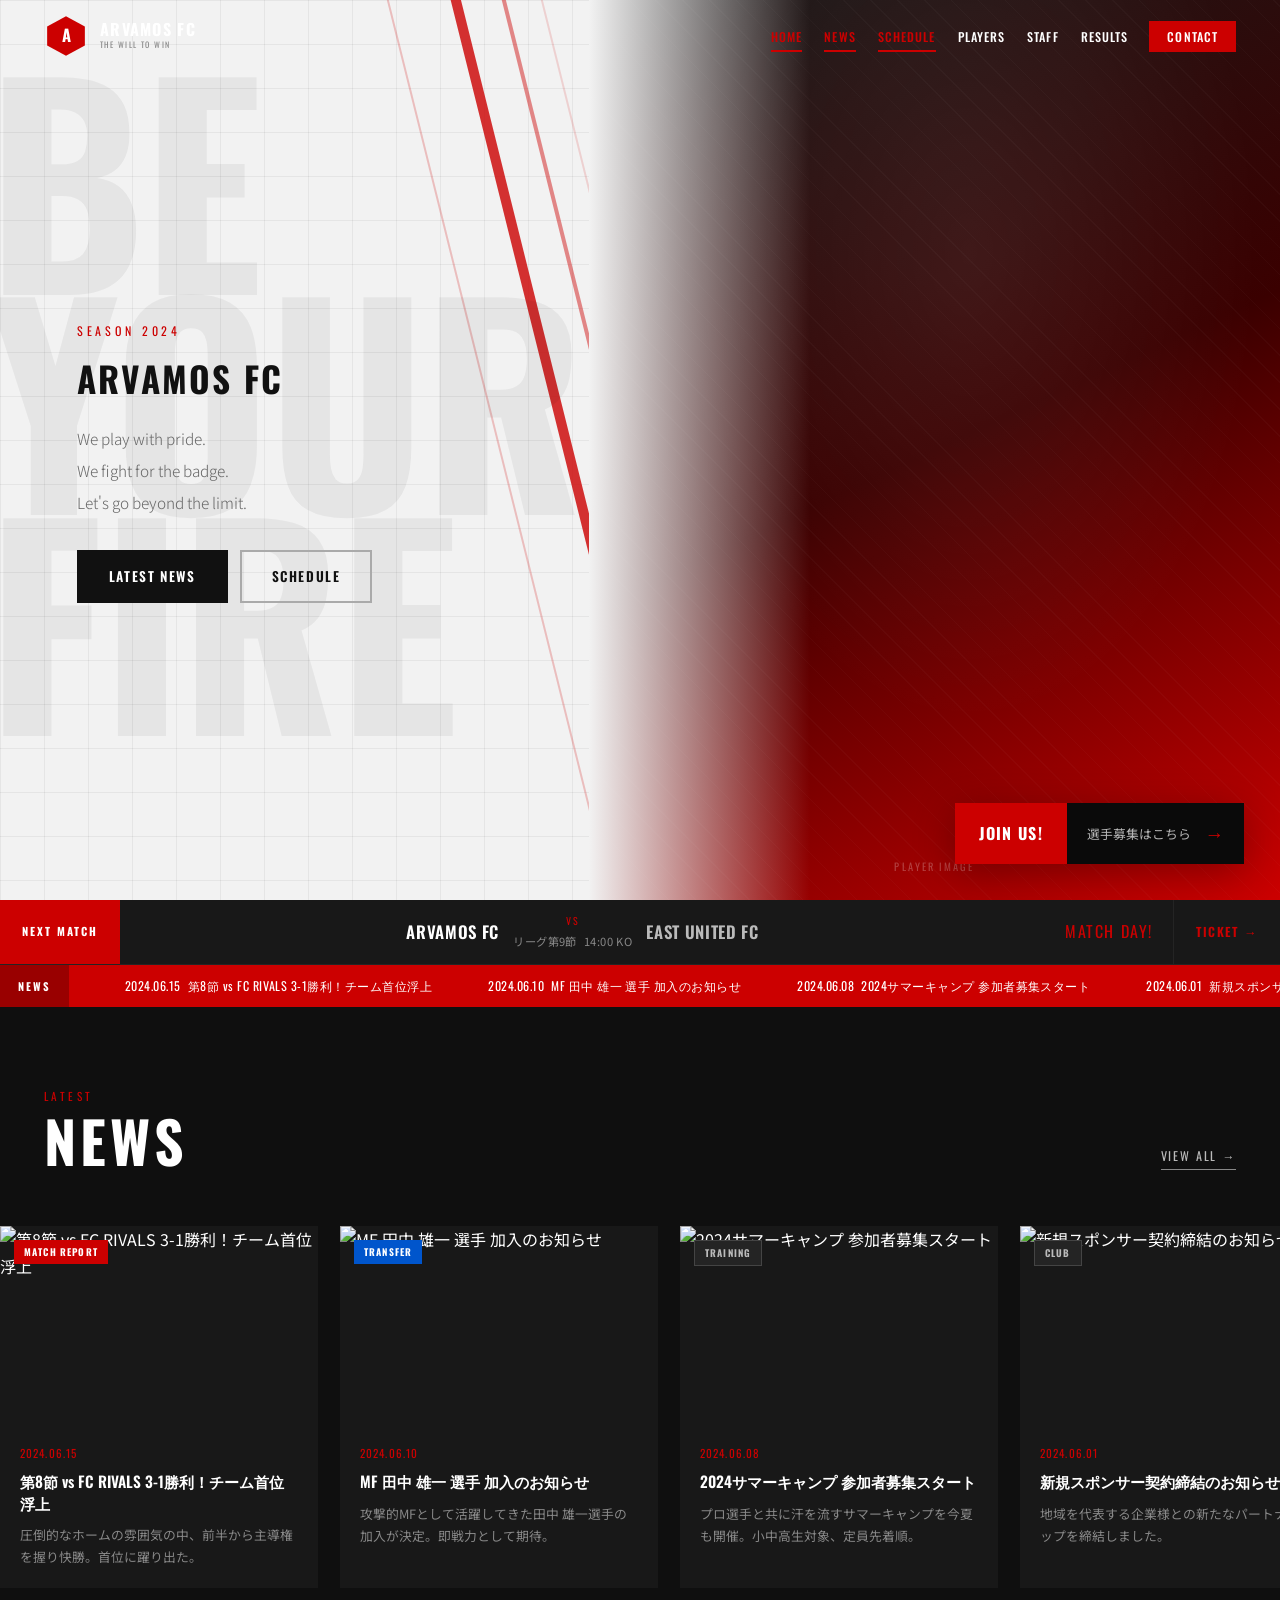
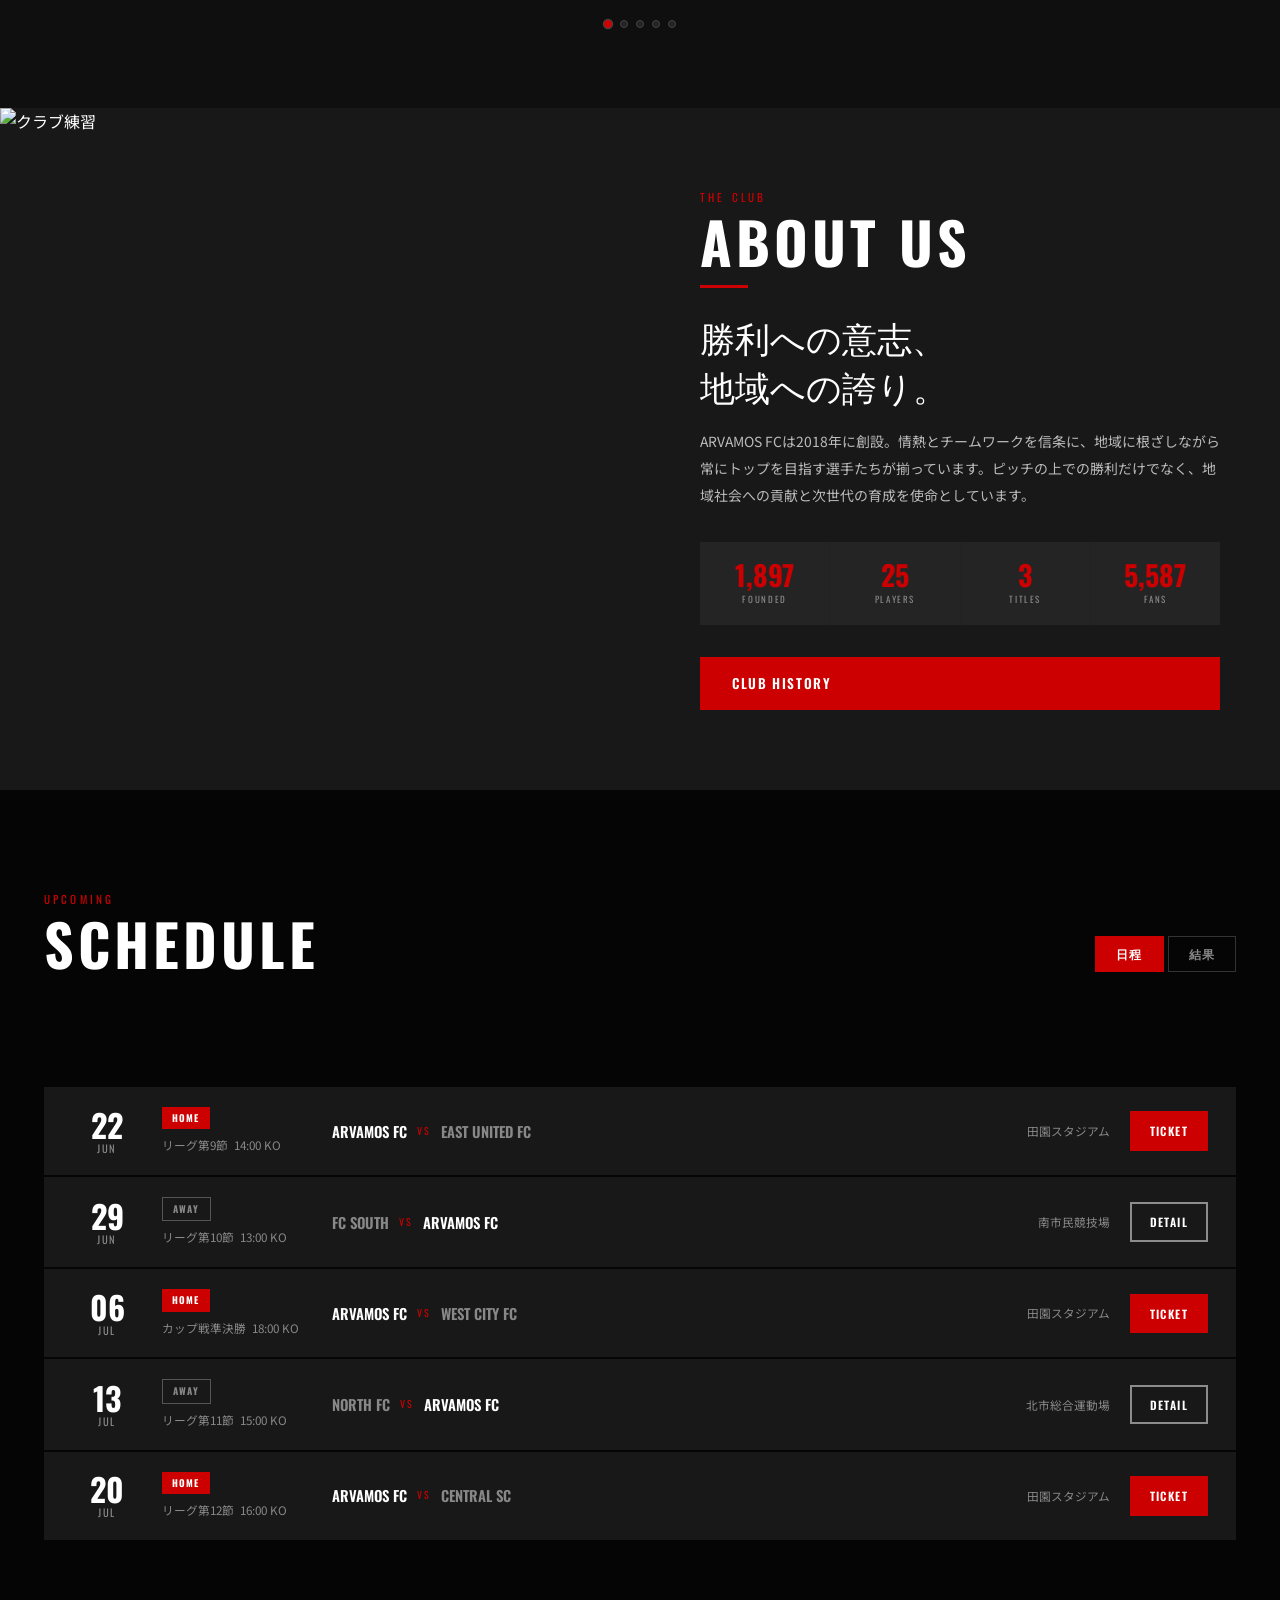
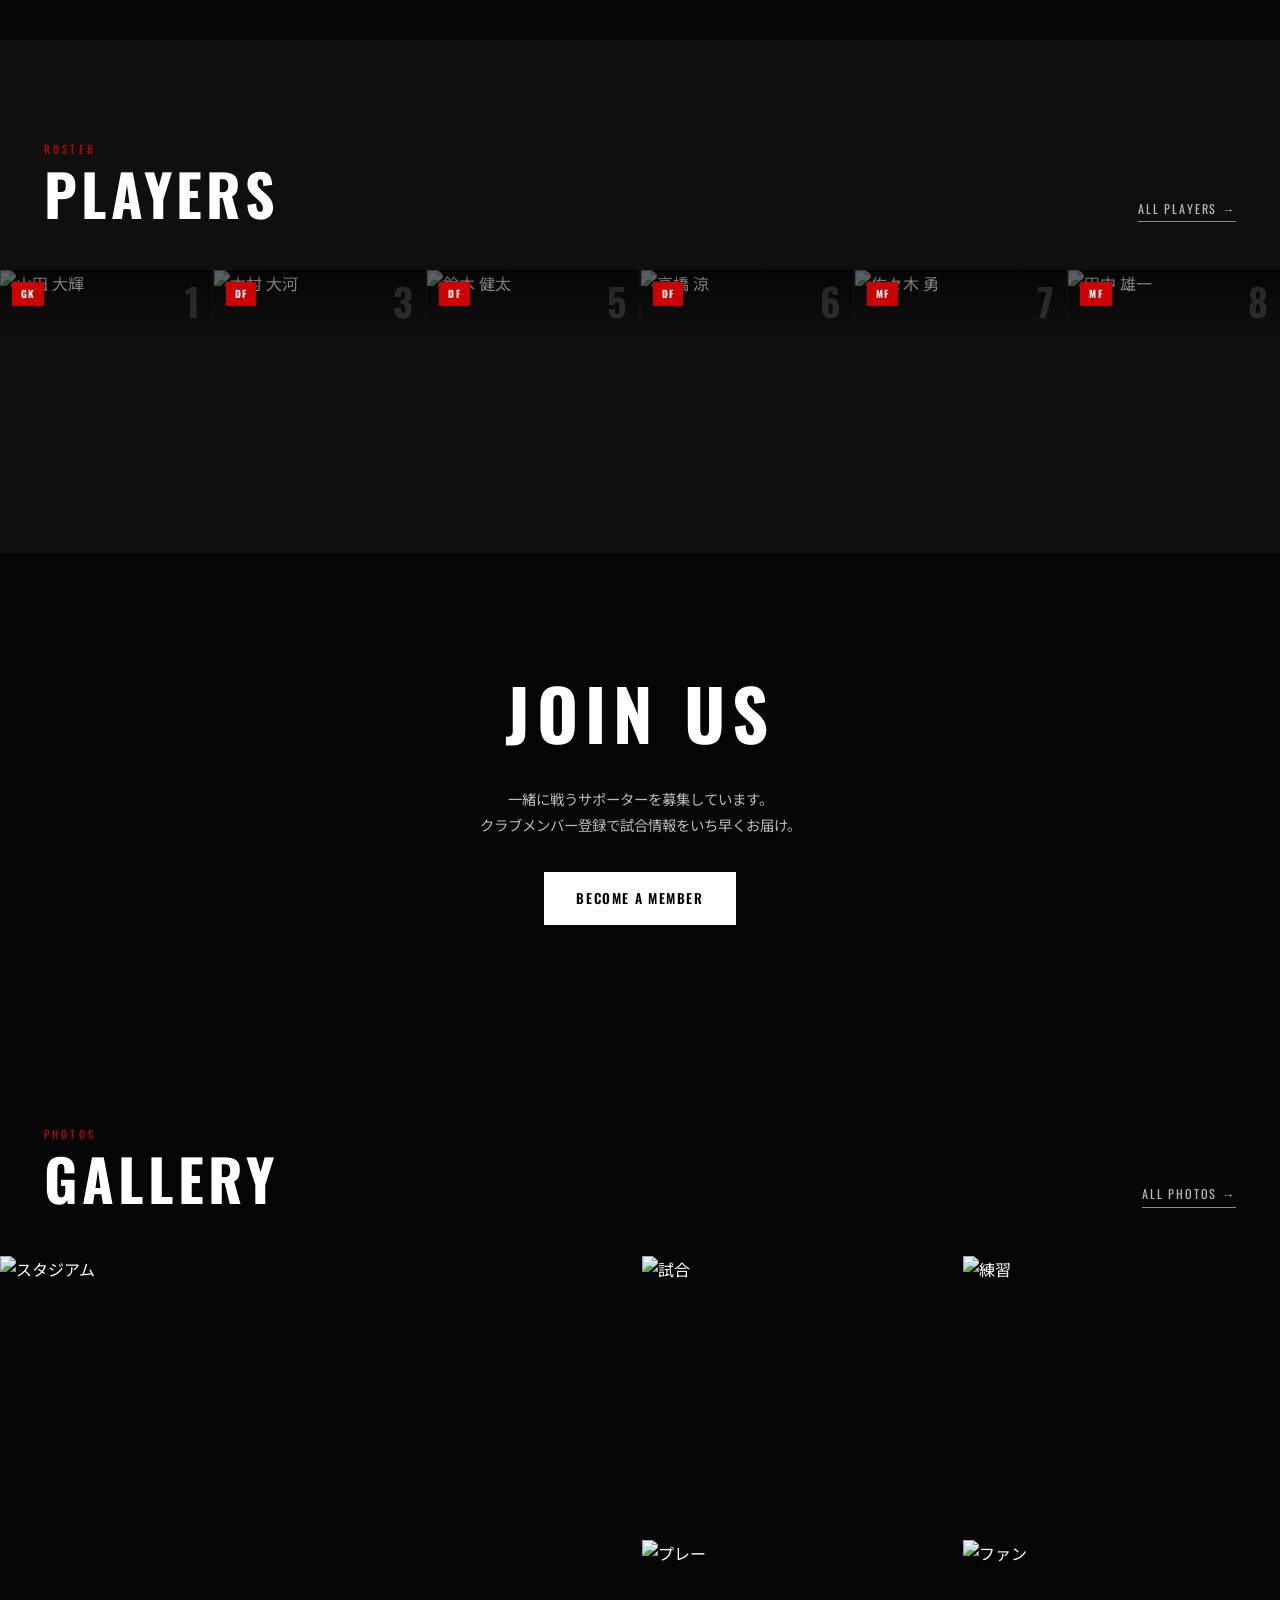
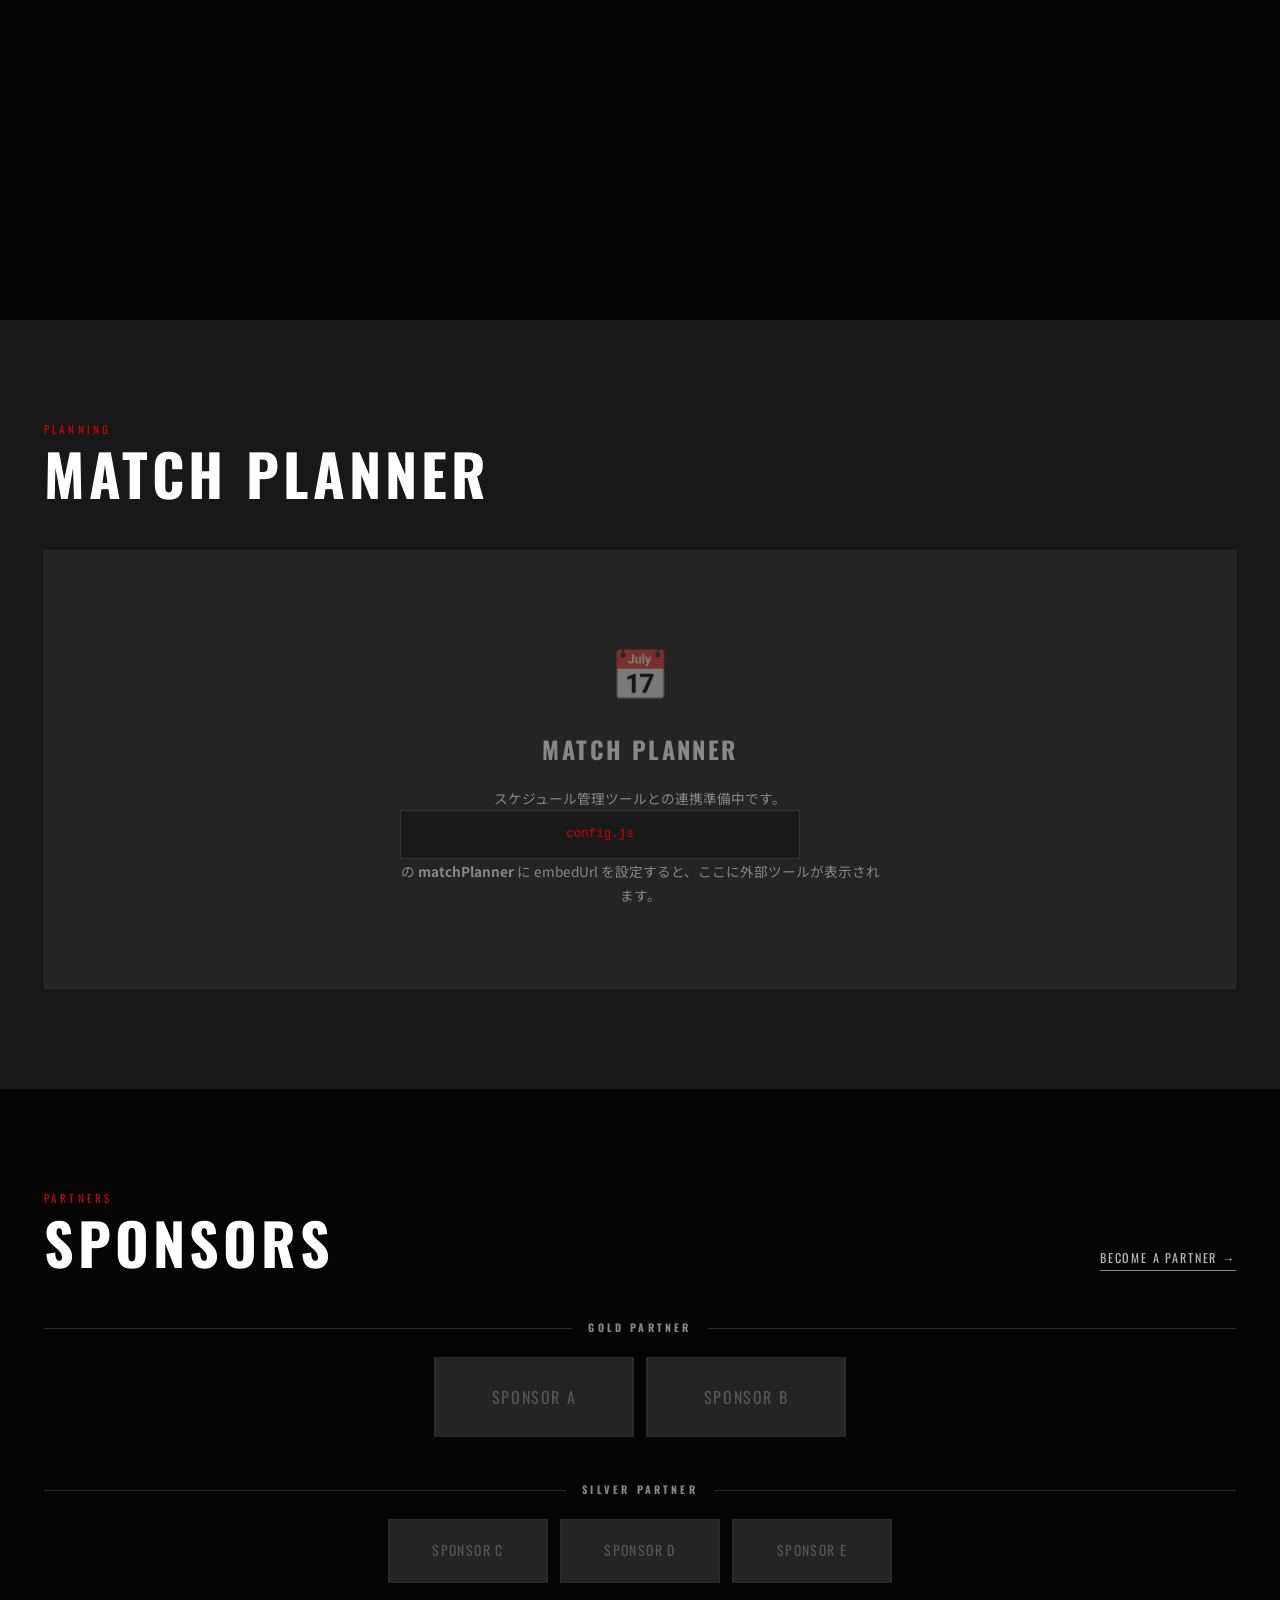
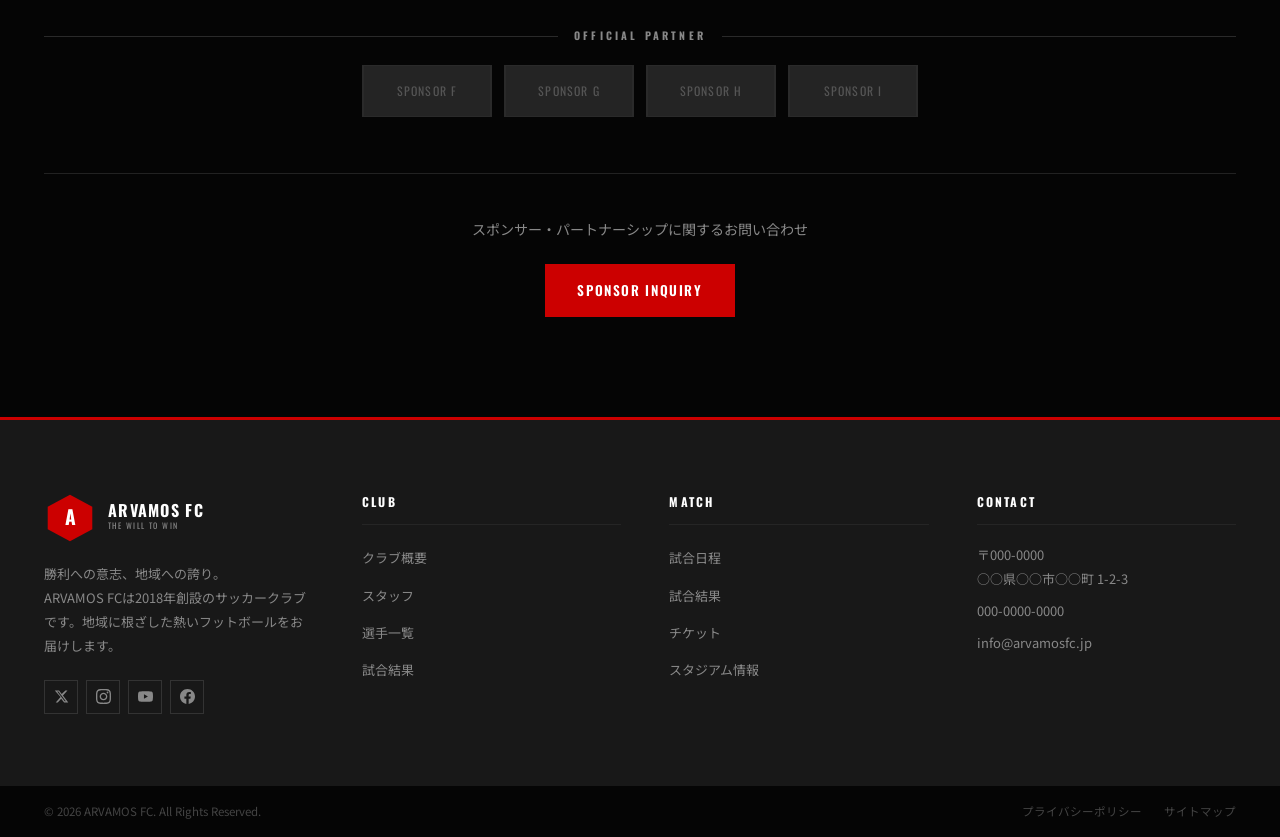
==== commit 8c6beeb9: "TOPページのビジュアル変更" ====
--- a/index.html
+++ b/index.html
@@ -14,25 +14,59 @@
 
   <div id="site-header"></div>
 
-  <!-- ===== HERO ===== -->
-  <section class="hero" id="top">
-    <div class="hero__media" id="hero-media"></div>
-    <div class="hero__overlay" aria-hidden="true"></div>
-    <div class="hero__content">
-      <p  class="hero__season  js-hi" id="hero-season"></p>
-      <h1 class="hero__title   js-hi" id="hero-title"></h1>
-      <p  class="hero__ja      js-hi" id="hero-ja"></p>
-      <div class="hero__rule   js-hi" id="hero-rule" aria-hidden="true"></div>
-      <p  class="hero__tagline js-hi" id="hero-tagline"></p>
-      <div class="hero__btns   js-hi">
-        <a href="#news"     class="btn btn--red">LATEST NEWS</a>
-        <a href="#schedule" class="btn btn--ghost">SCHEDULE</a>
-      </div>
-    </div>
-    <div class="hero__scroll js-hi" aria-hidden="true">
+  <!-- ===== HERO (POSTER DESIGN) ===== -->
+  <section class="hero hero--poster" id="top">
+
+    <!-- Fine grid -->
+    <div class="hp-grid" aria-hidden="true"></div>
+
+    <!-- Diagonal red lines -->
+    <div class="hp-lines" id="hp-lines" aria-hidden="true">
+      <div class="hp-line hp-line--1"></div>
+      <div class="hp-line hp-line--2"></div>
+      <div class="hp-line hp-line--3"></div>
+      <div class="hp-line hp-line--4"></div>
+    </div>
+
+    <!-- Giant watermark copy -->
+    <div class="hp-bg-copy" id="hp-bg-copy" aria-hidden="true">
+      <span>BE</span>
+      <span>YOUR</span>
+      <span>FIRE</span>
+    </div>
+
+    <!-- Layout -->
+    <div class="hp-body">
+      <div class="hp-left">
+        <p class="hp-season js-hi" id="hero-season"></p>
+        <h1 class="hp-club js-hi" id="hero-title"></h1>
+        <p class="hp-copy js-hi">We play with pride.<br>We fight for the badge.<br>Let's go beyond the limit.</p>
+        <div class="hp-btns js-hi">
+          <a href="#news"     class="btn btn--dark">LATEST NEWS</a>
+          <a href="#schedule" class="btn btn--outline-dark">SCHEDULE</a>
+        </div>
+      </div>
+      <!-- Player image (right) — JS populates #hero-player-inner -->
+      <div class="hp-player" id="hp-player">
+        <div class="hp-player__inner" id="hero-player-inner"></div>
+      </div>
+    </div>
+
+    <!-- CTA Banner -->
+    <a href="contact.html" class="hp-cta" id="hp-cta">
+      <div class="hp-cta__tag">JOIN US!</div>
+      <div class="hp-cta__body">
+        <p class="hp-cta__ja">選手募集はこちら</p>
+        <span class="hp-cta__arrow">→</span>
+      </div>
+    </a>
+
+    <!-- Scroll indicator -->
+    <div class="hero__scroll hero__scroll--dark" aria-hidden="true">
       <span>SCROLL</span>
       <div class="hero__scroll-bar"></div>
     </div>
+
   </section>
 
   <!-- ===== NEXT MATCH BANNER ===== -->
--- a/style.css
+++ b/style.css
@@ -123,6 +123,284 @@
 .hero__scroll  { position: absolute; bottom: 32px; left: 50%; transform: translateX(-50%); z-index: 2; display: flex; flex-direction: column; align-items: center; gap: 10px; font-family: var(--f-disp); font-size: .6rem; letter-spacing: .25em; color: var(--gray); opacity: 0; }
 .hero__scroll-bar { width: 1px; height: 50px; background: linear-gradient(to bottom, var(--red), transparent); animation: scrollPulse 2.2s ease-in-out infinite; }
 @keyframes scrollPulse { 0%,100% { opacity:.3; transform: scaleY(.6); transform-origin: top; } 50% { opacity:1; transform: scaleY(1); transform-origin: top; } }
+
+/* ============================================================
+   HERO — POSTER DESIGN  (.hero--poster)
+============================================================ */
+.hero--poster {
+  background: #f2f2f2;
+  justify-content: flex-start;
+  align-items: stretch;
+}
+.hero--poster .hero__overlay,
+.hero--poster .hero__media { display: none; }
+
+/* Fine dot grid */
+.hp-grid {
+  position: absolute;
+  inset: 0;
+  background-image:
+    linear-gradient(rgba(0,0,0,.055) 1px, transparent 1px),
+    linear-gradient(90deg, rgba(0,0,0,.055) 1px, transparent 1px);
+  background-size: 44px 44px;
+  z-index: 0;
+  pointer-events: none;
+}
+
+/* Diagonal accent lines */
+.hp-lines { position: absolute; inset: 0; overflow: hidden; z-index: 1; pointer-events: none; }
+.hp-line   { position: absolute; top: -60%; border-radius: 2px; transform-origin: center; opacity: 0; }
+.hp-line--1 { left: 44%; width: 10px; height: 220%; background: var(--red); transform: rotate(-14deg); }
+.hp-line--2 { left: 48%; width:  4px; height: 220%; background: var(--red); transform: rotate(-14deg); }
+.hp-line--3 { left: 39%; width:  2px; height: 220%; background: var(--red); transform: rotate(-14deg); }
+.hp-line--4 { left: 51%; width:  2px; height: 220%; background: var(--red); transform: rotate(-14deg); }
+.hp-lines.is-visible .hp-line--1 { opacity: .80; transition: opacity .7s .50s ease; }
+.hp-lines.is-visible .hp-line--2 { opacity: .45; transition: opacity .7s .62s ease; }
+.hp-lines.is-visible .hp-line--3 { opacity: .22; transition: opacity .7s .74s ease; }
+.hp-lines.is-visible .hp-line--4 { opacity: .14; transition: opacity .7s .86s ease; }
+
+/* Giant watermark copy */
+.hp-bg-copy {
+  position: absolute;
+  left: -1%;
+  top: calc(var(--hh) - 8px);
+  z-index: 1;
+  display: flex;
+  flex-direction: column;
+  line-height: .82;
+  user-select: none;
+  pointer-events: none;
+  opacity: 0;
+  transition: opacity 1.6s .05s ease;
+}
+.hp-bg-copy.is-visible { opacity: 1; }
+.hp-bg-copy span {
+  font-family: var(--f-disp);
+  font-size: clamp(8rem, 21vw, 21rem);
+  font-weight: 700;
+  color: rgba(0,0,0,.053);
+  letter-spacing: -.01em;
+  display: block;
+}
+
+/* Layout */
+.hp-body {
+  position: relative;
+  z-index: 3;
+  display: flex;
+  width: 100%;
+  height: 100%;
+  padding-top: var(--hh);
+}
+
+/* Left panel */
+.hp-left {
+  display: flex;
+  flex-direction: column;
+  justify-content: center;
+  padding: 32px 48px 80px 6vw;
+  width: 52%;
+  flex-shrink: 0;
+}
+.hp-season {
+  font-family: var(--f-disp);
+  font-size: .75rem;
+  letter-spacing: .32em;
+  color: var(--red);
+  display: block;
+  margin-bottom: 16px;
+  opacity: 0;
+  transform: translateY(18px);
+}
+.hp-club {
+  font-family: var(--f-disp);
+  font-size: clamp(1.4rem, 2.8vw, 2.2rem);
+  font-weight: 700;
+  color: #111;
+  letter-spacing: .06em;
+  line-height: 1.2;
+  margin-bottom: 22px;
+  opacity: 0;
+  transform: translateY(18px);
+}
+.hp-copy {
+  font-size: clamp(.82rem, 1.3vw, .96rem);
+  color: #666;
+  line-height: 2.1;
+  font-weight: 300;
+  margin-bottom: 32px;
+  opacity: 0;
+  transform: translateY(18px);
+}
+.hp-btns {
+  display: flex;
+  gap: 12px;
+  flex-wrap: wrap;
+  opacity: 0;
+  transform: translateY(18px);
+}
+
+/* Buttons for light backgrounds */
+.btn--dark         { background: #111; color: #fff; border-color: #111; }
+.btn--dark:hover   { background: var(--red); border-color: var(--red); }
+.btn--outline-dark { background: transparent; color: #111; border-color: #aaa; }
+.btn--outline-dark:hover { background: #111; color: #fff; border-color: #111; }
+
+/* Player image area */
+.hp-player {
+  position: absolute;
+  right: 0;
+  top: 0;
+  bottom: 0;
+  width: 54%;
+  z-index: 2;
+  overflow: hidden;
+  opacity: 0;
+  transform: translateX(50px);
+}
+.hp-player.is-visible {
+  opacity: 1;
+  transform: translateX(0);
+  transition: opacity .9s .3s ease, transform .9s .3s cubic-bezier(.16,1,.3,1);
+}
+/* Gradient blend into bg on left edge */
+.hp-player::before {
+  content: '';
+  position: absolute;
+  inset: 0 auto 0 0;
+  width: 32%;
+  background: linear-gradient(to right, #f2f2f2, transparent);
+  z-index: 3;
+  pointer-events: none;
+}
+.hp-player__inner { width: 100%; height: 100%; }
+
+/* Gradient placeholder */
+.hp-player__ph {
+  width: 100%;
+  height: 100%;
+  background: linear-gradient(155deg, #1a1a1a 0%, #3a0000 50%, var(--red) 100%);
+  position: relative;
+  overflow: hidden;
+}
+.hp-player__ph::before {
+  content: '';
+  position: absolute;
+  inset: 0;
+  background:
+    radial-gradient(ellipse 60% 75% at 55% 28%, rgba(255,255,255,.07) 0%, transparent 70%),
+    repeating-linear-gradient(45deg, transparent, transparent 18px, rgba(255,255,255,.025) 18px, rgba(255,255,255,.025) 19px);
+}
+.hp-player__ph-hint {
+  position: absolute;
+  bottom: 24px;
+  left: 50%;
+  transform: translateX(-50%);
+  font-family: var(--f-disp);
+  font-size: .65rem;
+  letter-spacing: .2em;
+  color: rgba(255,255,255,.25);
+  white-space: nowrap;
+}
+/* Cutout player image */
+.hp-player__img {
+  width: 100%;
+  height: 100%;
+  object-fit: cover;
+  object-position: top center;
+}
+
+/* CTA Banner */
+.hp-cta {
+  position: absolute;
+  bottom: 36px;
+  right: 36px;
+  z-index: 5;
+  display: inline-flex;
+  align-items: stretch;
+  text-decoration: none;
+  background: #0a0a0a;
+  box-shadow: 0 8px 40px rgba(0,0,0,.3);
+  overflow: hidden;
+  opacity: 0;
+  transform: translateY(16px);
+  transition: background .2s;
+}
+.hp-cta.is-visible {
+  opacity: 1;
+  transform: translateY(0);
+  transition: opacity .6s .9s ease, transform .6s .9s ease, background .2s;
+}
+.hp-cta:hover { background: #1c1c1c; box-shadow: 0 12px 50px rgba(0,0,0,.4); }
+.hp-cta__tag {
+  background: var(--red);
+  font-family: var(--f-disp);
+  font-size: 1rem;
+  font-weight: 700;
+  letter-spacing: .08em;
+  color: #fff;
+  padding: 16px 24px;
+  display: flex;
+  align-items: center;
+  white-space: nowrap;
+}
+.hp-cta__body {
+  padding: 14px 20px;
+  display: flex;
+  align-items: center;
+  gap: 14px;
+}
+.hp-cta__ja { font-size: .8rem; color: rgba(255,255,255,.7); white-space: nowrap; }
+.hp-cta__arrow { font-family: var(--f-disp); font-size: 1.2rem; color: var(--red); transition: transform .2s; }
+.hp-cta:hover .hp-cta__arrow { transform: translateX(4px); }
+
+/* Dark scroll indicator variant */
+.hero__scroll--dark { color: #999; }
+.hero__scroll--dark .hero__scroll-bar { background: linear-gradient(to bottom, #444, transparent); }
+
+/* ── Mobile overrides ── */
+@media (max-width: 960px) {
+  .hp-left { width: 58%; padding-left: 4vw; }
+  .hp-player { width: 50%; }
+}
+@media (max-width: 768px) {
+  .hero--poster { height: auto; min-height: 100svh; flex-direction: column; overflow: visible; }
+  .hp-body { flex-direction: column; height: auto; }
+  .hp-left {
+    width: 100%;
+    padding: calc(var(--hh) + 28px) 24px 28px;
+    min-height: 54svh;
+    justify-content: flex-end;
+  }
+  .hp-player {
+    position: static;
+    width: 100%;
+    height: 42svh;
+    opacity: 1;
+    transform: none;
+    flex-shrink: 0;
+  }
+  .hp-player::before { display: none; }
+  .hp-lines .hp-line--1 { left: 60%; }
+  .hp-lines .hp-line--2 { left: 65%; }
+  .hp-lines .hp-line--3 { left: 53%; }
+  .hp-lines .hp-line--4 { left: 69%; }
+  .hp-cta {
+    position: static;
+    width: calc(100% - 48px);
+    margin: 20px auto 0;
+    opacity: 1;
+    transform: none;
+  }
+  .hp-cta.is-visible { transition: none; }
+  .hp-bg-copy span { font-size: clamp(5rem, 22vw, 9rem); }
+  .hero__scroll--dark { display: none; }
+}
+@media (max-width: 480px) {
+  .hp-left { padding: calc(var(--hh) + 20px) 20px 20px; }
+  .hp-bg-copy span { font-size: clamp(4rem, 24vw, 7rem); }
+  .hp-cta { width: calc(100% - 32px); }
+}
 
 /* ============================================================
    NEXT MATCH BANNER
